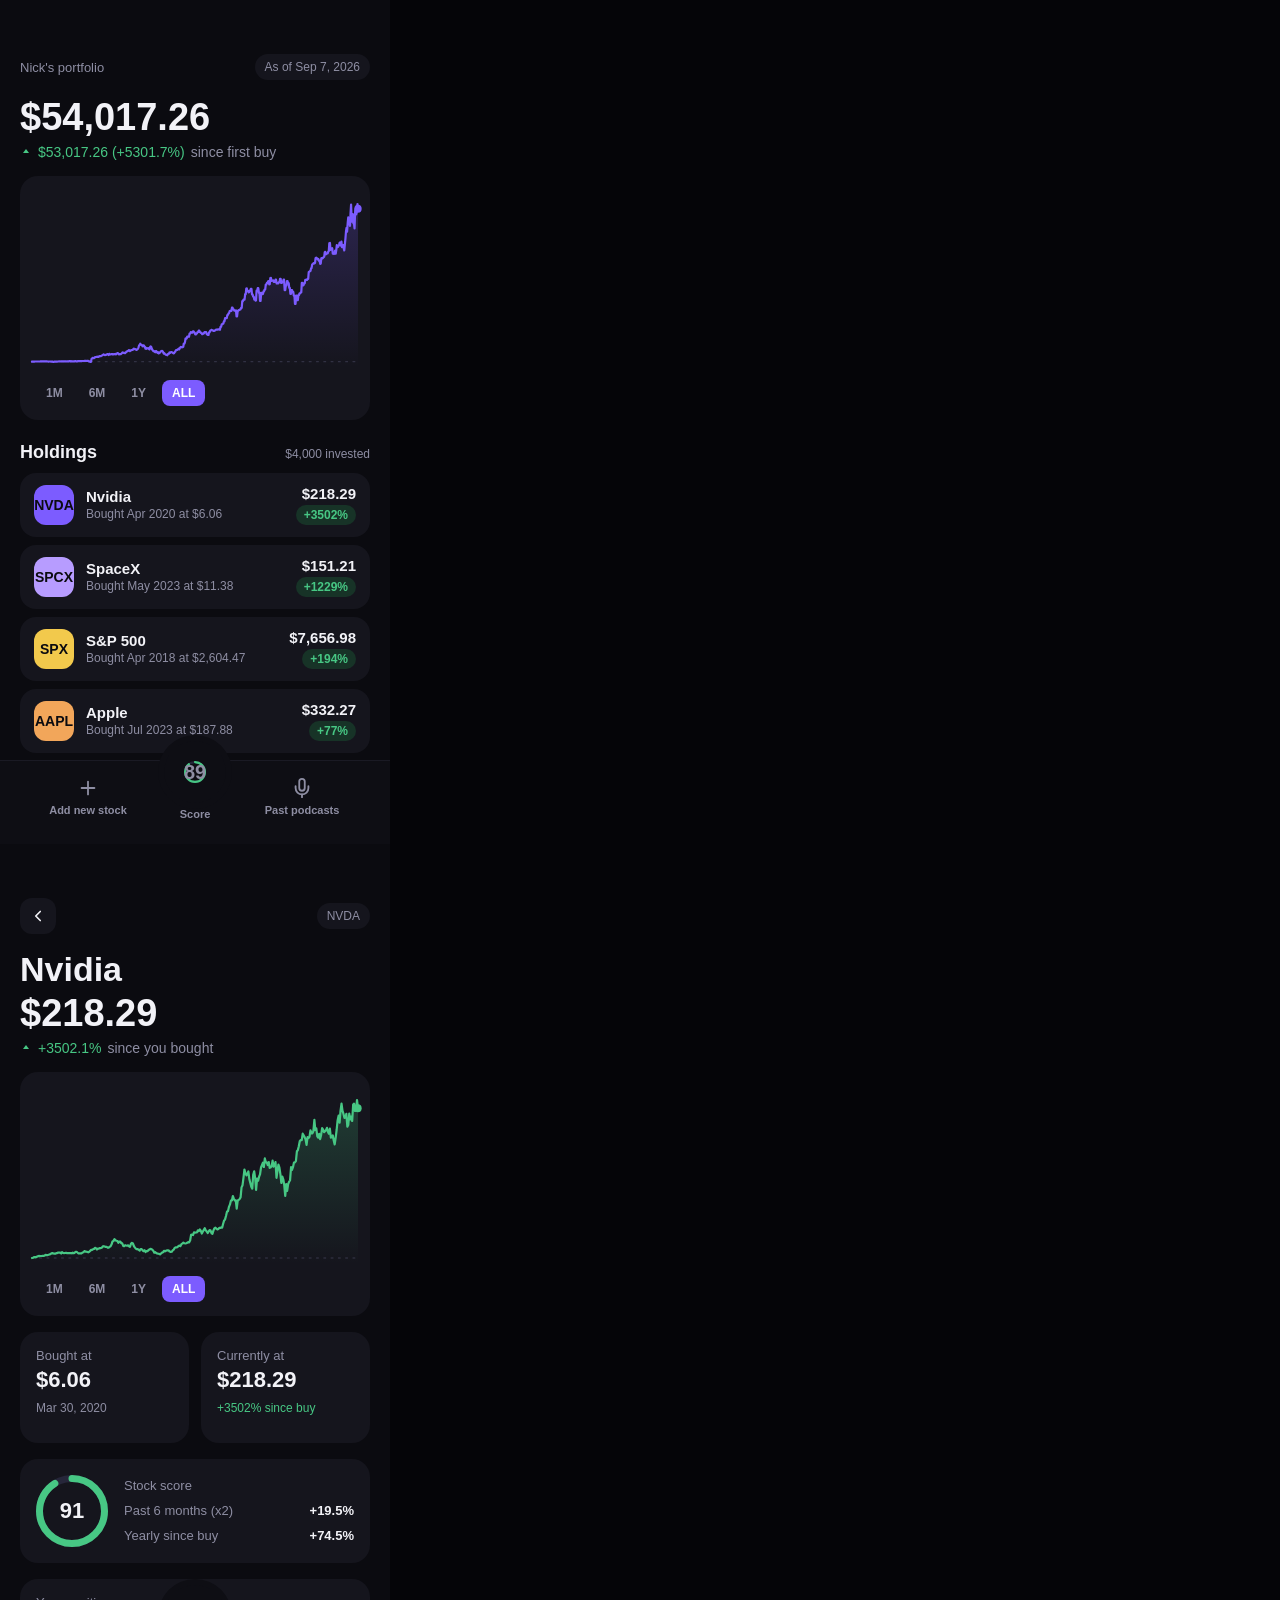
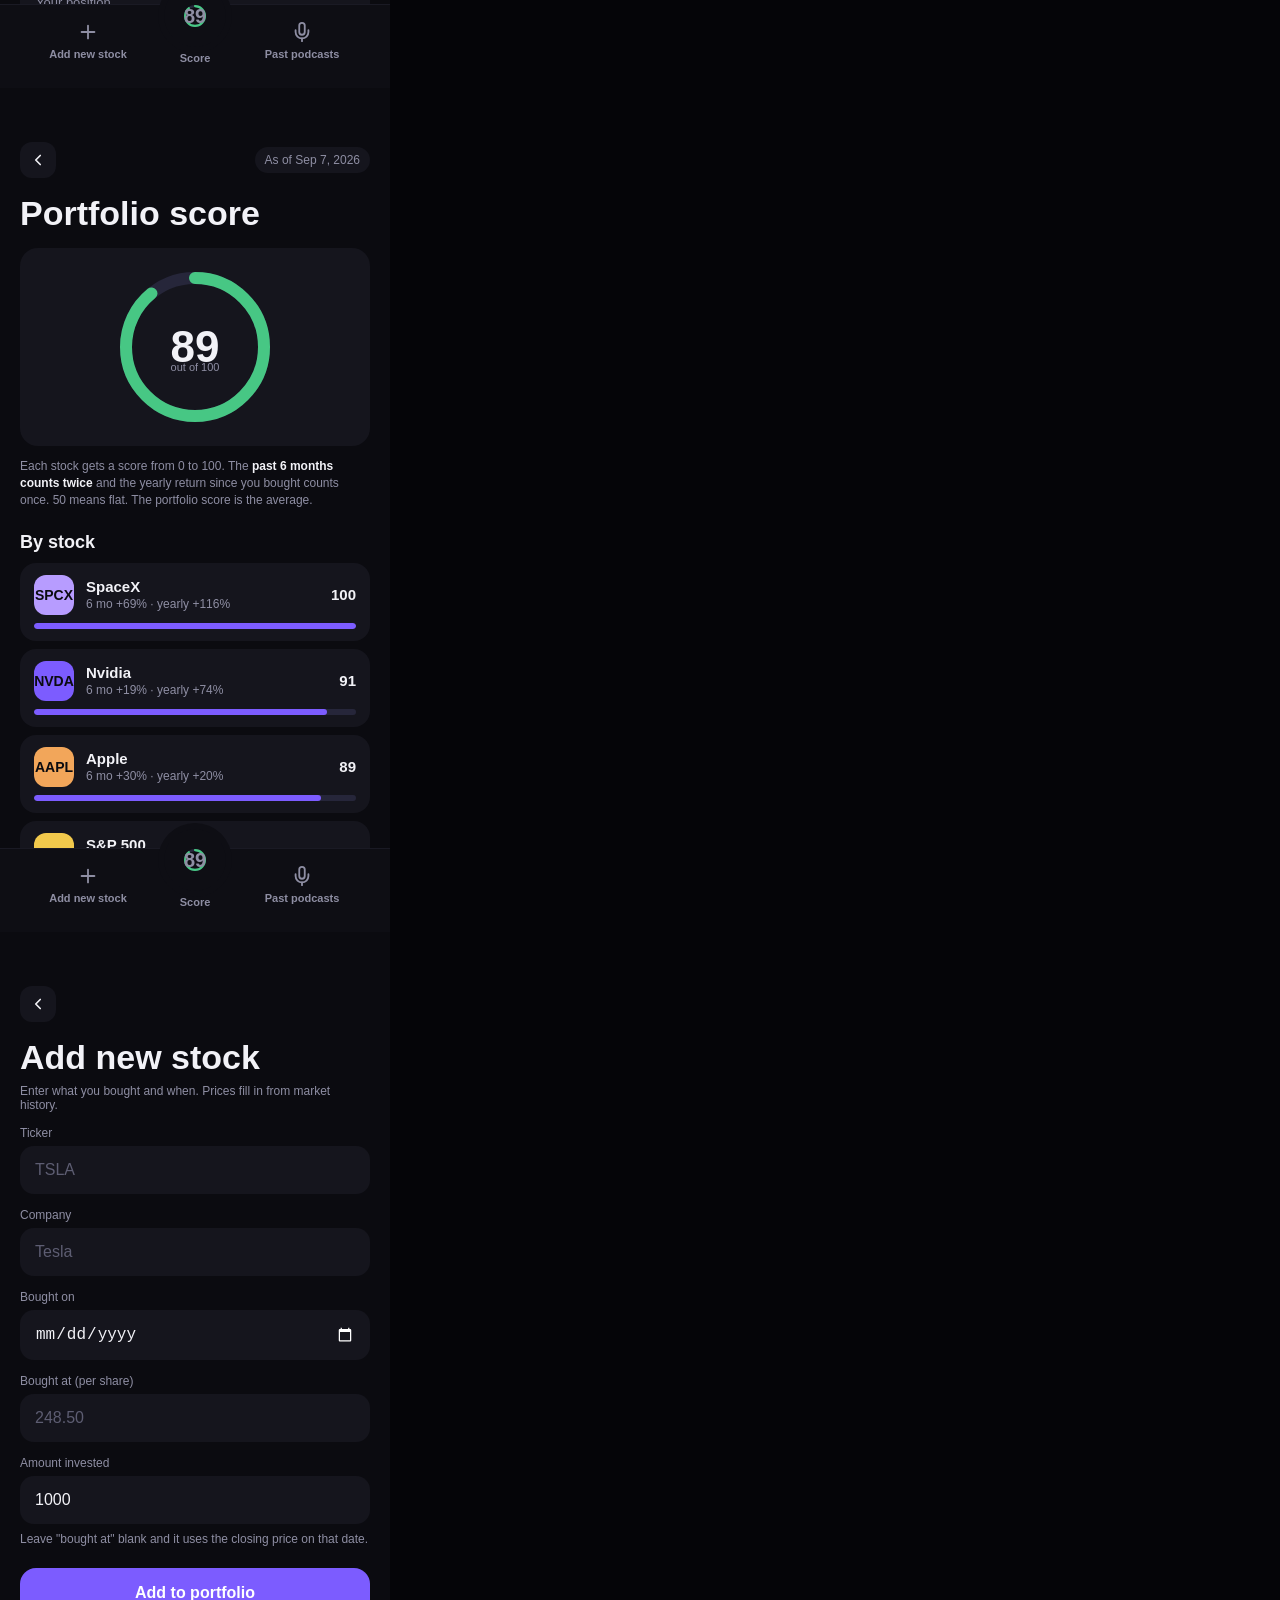
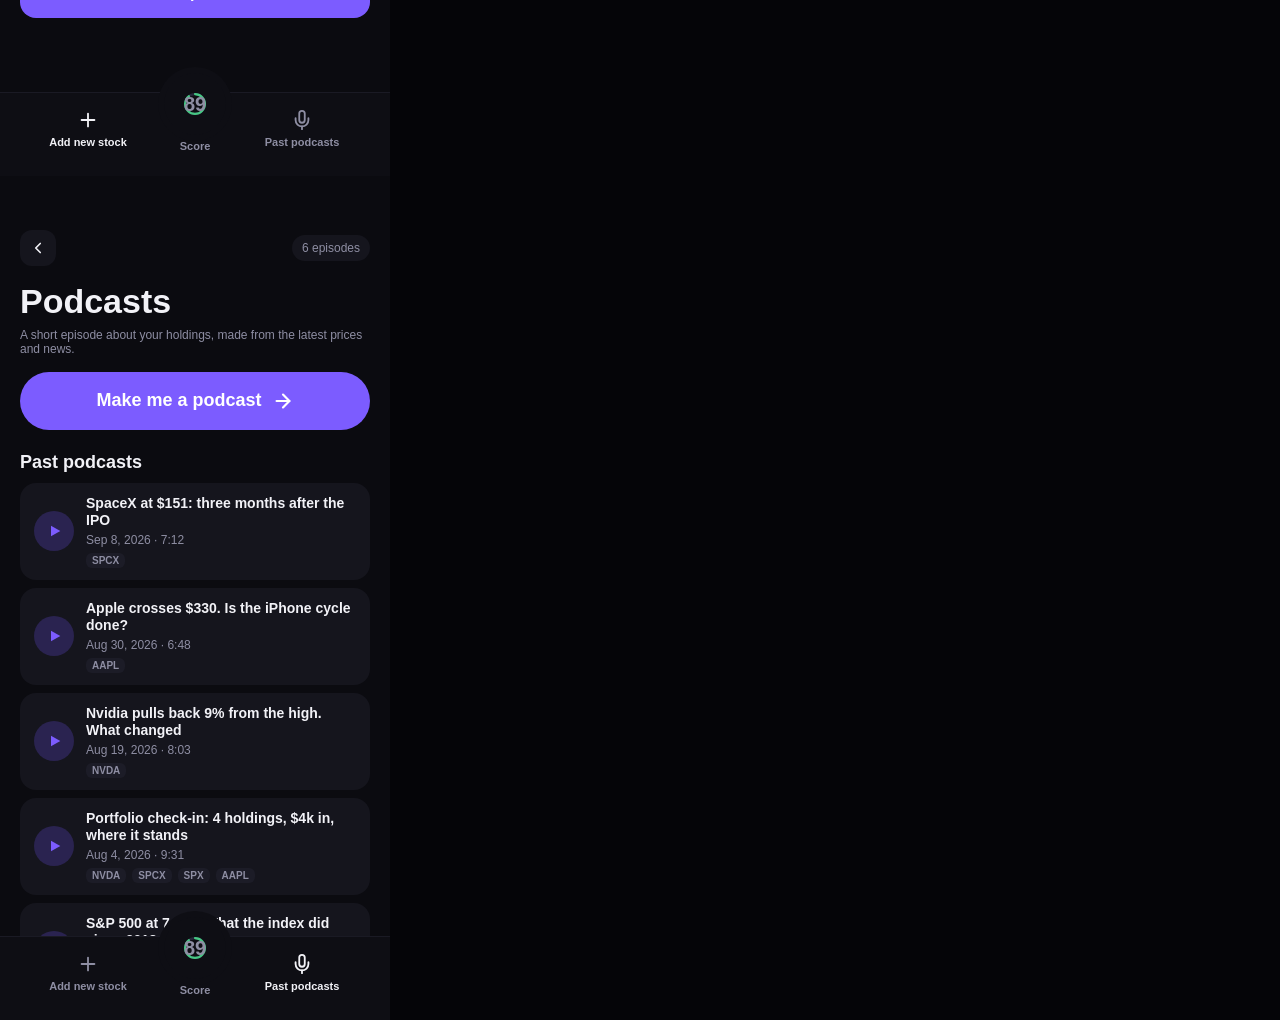
==== canva-import.html @ 30b6b95d "Nick's portfolio tracker: dark phone UI, real price history, score, Canva export Co-Authored-By: Cla" ====
<!doctype html><html><head><meta charset="utf-8"><title>Nick's Portfolio UI</title><style>:root { --bg: #0B0B10; --card: #15151D; --card-2: #1C1C27; --line: #26263A; --text: #F2F2F7; --muted: #8E8EA3; --accent: #7C5CFF; --accent-soft: #2A2350; --gain: #47C784; --gain-soft: #173327; --loss: #F0645A; --loss-soft: #3A1F1F; --radius: 18px; --nav-h: 84px; color-scheme: dark; }
* { box-sizing: border-box; }
html, body { margin: 0px; background: rgb(5, 5, 8); color: var(--text); font-family: -apple-system, BlinkMacSystemFont, "SF Pro Text", "Helvetica Neue", Helvetica, Arial, sans-serif; -webkit-font-smoothing: antialiased; }
button { font: inherit; color: inherit; background: none; border: 0px; padding: 0px; cursor: pointer; }
a { color: inherit; text-decoration: none; }
.tnum { font-variant-numeric: tabular-nums; }
.stage { min-height: 100dvh; display: grid; place-items: center; padding: 24px; }
.phone { position: relative; width: 390px; height: 844px; background: var(--bg); border-radius: 44px; overflow: hidden; box-shadow: rgb(30, 30, 40) 0px 0px 0px 1px, rgba(0, 0, 0, 0.6) 0px 40px 80px; }
body.fit { background: var(--bg); }
body.fit .stage { padding: 0px; min-height: 0px; display: block; }
body.fit .phone { border-radius: 0px; box-shadow: none; }
@media (max-width: 420px) {
  .stage { padding: 0px; }
  .phone { width: 100%; height: 100dvh; border-radius: 0px; box-shadow: none; }
}
.screen { position: absolute; inset: 0px; overflow-y: auto; padding: 54px 20px calc(var(--nav-h) + 16px); scrollbar-width: none; }
.screen::-webkit-scrollbar { display: none; }
.eyebrow { font-size: 13px; color: var(--muted); letter-spacing: 0px; margin: 0px 0px 4px; }
.h1 { font-size: 34px; font-weight: 700; margin: 0px; line-height: 1.05; text-wrap: balance; }
.big { font-size: 38px; font-weight: 700; margin: 0px; line-height: 1.05; }
.delta { display: flex; align-items: center; gap: 6px; font-size: 14px; margin-top: 6px; }
.delta.up { color: var(--gain); }
.delta.down { color: var(--loss); }
.delta .sub { color: var(--muted); }
.topbar { display: flex; align-items: center; justify-content: space-between; margin-bottom: 18px; }
.iconbtn { width: 36px; height: 36px; border-radius: 12px; background: var(--card); display: grid; place-items: center; color: var(--text); }
.iconbtn svg { width: 18px; height: 18px; }
.chip-date { font-size: 12px; color: var(--muted); background: var(--card); padding: 6px 10px; border-radius: 999px; }
.card { background: var(--card); border-radius: var(--radius); padding: 16px; margin-top: 16px; }
.card.tight { padding: 14px 16px; }
.card-title { font-size: 13px; color: var(--muted); margin: 0px 0px 4px; }
.card-value { font-size: 22px; font-weight: 700; margin: 0px; }
.grid2 { display: grid; grid-template-columns: 1fr 1fr; gap: 12px; margin-top: 16px; }
.grid2 .card { margin-top: 0px; }
.chart { position: relative; height: 170px; margin: 8px -4px 0px; }
.chart svg { width: 100%; height: 100%; display: block; overflow: visible; }
.ranges { display: flex; gap: 6px; margin-top: 12px; }
.ranges button { font-size: 12px; font-weight: 600; padding: 6px 10px; border-radius: 8px; color: var(--muted); }
.ranges button.on { background: var(--accent); color: rgb(255, 255, 255); }
.legend { display: flex; flex-wrap: wrap; gap: 10px 14px; margin-top: 10px; font-size: 12px; color: var(--muted); }
.legend i { display: inline-block; width: 8px; height: 8px; border-radius: 50%; margin-right: 6px; vertical-align: 1px; }
.section { display: flex; align-items: baseline; justify-content: space-between; margin: 22px 0px 10px; }
.section h2 { font-size: 18px; font-weight: 700; margin: 0px; }
.section span { font-size: 12px; color: var(--muted); }
.row { display: flex; align-items: center; gap: 12px; width: 100%; text-align: left; padding: 12px 14px; background: var(--card); border-radius: 16px; margin-bottom: 8px; }
.row:active { background: var(--card-2); }
.tile { width: 40px; height: 40px; border-radius: 12px; display: grid; place-items: center; font-weight: 700; font-size: 14px; color: rgb(11, 11, 16); flex: 0 0 auto; }
.row .name { font-size: 15px; font-weight: 600; margin: 0px; }
.row .meta { font-size: 12px; color: var(--muted); margin: 2px 0px 0px; }
.row .right { margin-left: auto; text-align: right; }
.row .price { font-size: 15px; font-weight: 600; margin: 0px; }
.pill { display: inline-block; font-size: 12px; font-weight: 600; padding: 3px 8px; border-radius: 999px; margin-top: 3px; }
.pill.up { background: var(--gain-soft); color: var(--gain); }
.pill.down { background: var(--loss-soft); color: var(--loss); }
.ring { position: relative; display: grid; place-items: center; }
.ring svg { transform: rotate(-90deg); }
.ring .num { position: absolute; font-weight: 700; letter-spacing: 0px; }
.ring .lbl { position: absolute; font-size: 11px; color: var(--muted); top: calc(50% + 14px); }
.bar { height: 6px; background: var(--line); border-radius: 3px; overflow: hidden; margin-top: 8px; }
.bar i { display: block; height: 100%; background: var(--accent); border-radius: 3px; }
.kv { display: flex; justify-content: space-between; font-size: 13px; color: var(--muted); margin-top: 10px; }
.kv b { color: var(--text); font-weight: 600; }
.note { font-size: 12px; color: var(--muted); line-height: 1.45; margin: 12px 0px 0px; }
.note b { color: var(--text); }
.cta { display: flex; align-items: center; justify-content: center; gap: 10px; width: 100%; padding: 18px; border-radius: 999px; background: var(--accent); color: rgb(255, 255, 255); font-size: 18px; font-weight: 700; margin-top: 16px; }
.cta svg { width: 22px; height: 22px; }
.ep { display: flex; gap: 12px; align-items: center; width: 100%; text-align: left; padding: 12px 14px; background: var(--card); border-radius: 16px; margin-bottom: 8px; }
.ep .play { width: 40px; height: 40px; border-radius: 50%; background: var(--accent-soft); color: var(--accent); display: grid; place-items: center; flex: 0 0 auto; }
.ep .play svg { width: 16px; height: 16px; margin-left: 2px; }
.ep .t { font-size: 14px; font-weight: 600; margin: 0px; line-height: 1.25; }
.ep .m { font-size: 12px; color: var(--muted); margin: 3px 0px 0px; }
.tags { display: flex; gap: 6px; margin-top: 6px; }
.tags span { font-size: 10px; font-weight: 600; padding: 2px 6px; border-radius: 6px; background: var(--card-2); color: var(--muted); }
.field { margin-top: 14px; }
.field label { display: block; font-size: 12px; color: var(--muted); margin-bottom: 6px; }
.field input { width: 100%; background: var(--card); border: 1px solid transparent; border-radius: 14px; padding: 14px; color: var(--text); font-size: 16px; }
.field input:focus { outline: none; border-color: var(--accent); }
.field input::placeholder { color: rgb(93, 93, 114); }
.hint { font-size: 12px; color: var(--muted); margin-top: 8px; }
.btn { display: block; width: 100%; padding: 16px; border-radius: 16px; background: var(--accent); color: rgb(255, 255, 255); font-weight: 700; font-size: 16px; text-align: center; margin-top: 22px; }
.btn.ghost { background: var(--card); color: var(--text); }
.tabbar { position: absolute; left: 0px; right: 0px; bottom: 0px; height: var(--nav-h); background: rgb(14, 14, 20); border-top: 1px solid rgb(26, 26, 36); display: grid; grid-template-columns: 1fr auto 1fr; align-items: start; padding: 10px 12px 0px; }
.tab { display: flex; flex-direction: column; align-items: center; gap: 5px; font-size: 11px; font-weight: 600; color: var(--muted); padding: 6px 4px; }
.tab svg { width: 22px; height: 22px; }
.tab.on { color: var(--text); }
.tab.score { margin-top: -30px; padding: 0px; }
.tab.score .ring { width: 62px; height: 62px; border-radius: 50%; background: rgb(14, 14, 20); box-shadow: rgb(14, 14, 20) 0px 0px 0px 6px; }
.tab.score .num { font-size: 20px; }
.toast { position: absolute; left: 20px; right: 20px; bottom: calc(var(--nav-h) + 12px); background: var(--card-2); color: var(--text); padding: 12px 14px; border-radius: 14px; font-size: 14px; text-align: center; opacity: 0; transform: translateY(8px); transition: opacity 0.18s ease-out, transform 0.18s ease-out; pointer-events: none; }
.toast.show { opacity: 1; transform: none; }
@media (prefers-reduced-motion: reduce) {
  * { transition: none !important; }
}
.stage,.phone{all:unset}</style></head><body style="margin:0;background:#050508"><div data-document-role="page" data-label="Home" style="position:relative;width:390px;height:844px;overflow:hidden;background:#0B0B10;color:#F2F2F7;font-family:-apple-system,'SF Pro Text','Helvetica Neue',Helvetica,Arial,sans-serif">
      <main class="screen" style="position:absolute;inset:0;overflow:hidden">
  <div class="topbar"><p class="eyebrow" style="margin:0">Nick's portfolio</p><span class="chip-date">As of Sep 7, 2026</span></div>
  <p class="big tnum">$54,017.26</p>
  <div class="delta up"><svg viewBox="0 0 24 24" width="12" height="12" fill="currentColor"><path d="M12 6l6 8H6z"/></svg><span class="tnum">$53,017.26 (+5301.7%)</span><span class="sub">since first buy</span></div>
  <div class="card tight">
    <div class="chart"><svg viewBox="0 0 358 170" preserveAspectRatio="none" aria-hidden="true">
    <defs><linearGradient id="gv41he" x1="0" x2="0" y1="0" y2="1"><stop offset="0" stop-color="#7C5CFF" stop-opacity=".22"/><stop offset="1" stop-color="#7C5CFF" stop-opacity="0"/></linearGradient></defs>
    <path d="M0.0 163.7 L0.6 163.6 L1.3 163.6 L1.9 163.6 L2.5 163.6 L3.1 163.5 L3.8 163.5 L4.4 163.5 L5.0 163.5 L5.7 163.5 L6.3 163.5 L6.9 163.5 L7.6 163.5 L8.2 163.5 L8.8 163.5 L9.4 163.4 L10.1 163.4 L10.7 163.4 L11.3 163.4 L12.0 163.4 L12.6 163.4 L13.2 163.3 L13.8 163.4 L14.5 163.3 L15.1 163.3 L15.7 163.3 L16.4 163.4 L17.0 163.5 L17.6 163.5 L18.2 163.6 L18.9 163.5 L19.5 163.5 L20.1 163.5 L20.8 163.6 L21.4 163.5 L22.0 163.6 L22.7 163.7 L23.3 163.9 L23.9 163.8 L24.5 163.7 L25.2 163.7 L25.8 163.6 L26.4 163.6 L27.1 163.6 L27.7 163.6 L28.3 163.5 L28.9 163.5 L29.6 163.4 L30.2 163.5 L30.8 163.4 L31.5 163.5 L32.1 163.4 L32.7 163.3 L33.3 163.3 L34.0 163.3 L34.6 163.3 L35.2 163.3 L35.9 163.4 L36.5 163.4 L37.1 163.4 L37.8 163.5 L38.4 163.4 L39.0 163.4 L39.6 163.3 L40.3 163.3 L40.9 163.2 L41.5 163.2 L42.2 163.3 L42.8 163.2 L43.4 163.3 L44.0 163.3 L44.7 163.4 L45.3 163.4 L45.9 163.3 L46.6 163.3 L47.2 163.2 L47.8 163.2 L48.4 163.3 L49.1 163.3 L49.7 163.3 L50.3 163.2 L51.0 163.2 L51.6 163.2 L52.2 163.1 L52.9 163.1 L53.5 163.1 L54.1 163.1 L54.7 163.1 L55.4 163.0 L56.0 163.0 L56.6 163.0 L57.3 163.0 L57.9 162.9 L58.5 162.9 L59.1 162.9 L59.8 163.0 L60.4 162.9 L61.0 162.8 L61.7 162.9 L62.3 163.3 L62.9 163.3 L63.5 163.6 L64.2 164.0 L64.8 163.7 L65.4 160.9 L66.1 160.4 L66.7 159.9 L67.3 160.0 L68.0 160.1 L68.6 159.6 L69.2 159.4 L69.8 159.0 L70.5 159.0 L71.1 158.8 L71.7 159.0 L72.4 158.7 L73.0 158.9 L73.6 158.5 L74.2 158.1 L74.9 158.2 L75.5 158.2 L76.1 157.9 L76.8 157.5 L77.4 157.3 L78.0 156.8 L78.6 156.4 L79.3 156.8 L79.9 157.1 L80.5 157.1 L81.2 156.8 L81.8 156.7 L82.4 156.2 L83.1 156.2 L83.7 156.3 L84.3 157.0 L84.9 155.8 L85.6 156.3 L86.2 156.4 L86.8 156.2 L87.5 156.0 L88.1 156.3 L88.7 156.2 L89.3 156.3 L90.0 156.2 L90.6 156.0 L91.2 156.3 L91.9 155.8 L92.5 156.3 L93.1 155.8 L93.7 155.1 L94.4 155.2 L95.0 155.8 L95.6 156.4 L96.3 156.1 L96.9 156.1 L97.5 156.1 L98.2 155.6 L98.8 155.2 L99.4 154.4 L100.0 154.7 L100.7 154.8 L101.3 154.8 L101.9 155.2 L102.6 154.8 L103.2 154.2 L103.8 153.5 L104.4 153.4 L105.1 153.1 L105.7 152.8 L106.3 152.0 L107.0 152.2 L107.6 153.1 L108.2 152.4 L108.8 152.4 L109.5 152.0 L110.1 152.0 L110.7 151.8 L111.4 150.8 L112.0 150.7 L112.6 151.0 L113.3 151.3 L113.9 151.2 L114.5 151.9 L115.1 151.8 L115.8 151.2 L116.4 150.7 L117.0 149.3 L117.7 147.2 L118.3 147.0 L118.9 145.7 L119.5 146.5 L120.2 147.0 L120.8 147.0 L121.4 148.3 L122.1 147.3 L122.7 147.3 L123.3 148.5 L123.9 148.6 L124.6 150.6 L125.2 150.8 L125.8 150.0 L126.5 150.3 L127.1 150.5 L127.7 150.2 L128.4 150.9 L129.0 151.4 L129.6 149.1 L130.2 148.4 L130.9 148.9 L131.5 150.6 L132.1 151.6 L132.8 152.6 L133.4 153.2 L134.0 153.1 L134.6 153.7 L135.3 154.3 L135.9 153.0 L136.5 153.1 L137.2 154.2 L137.8 154.9 L138.4 154.1 L139.0 155.4 L139.7 154.7 L140.3 154.8 L140.9 154.0 L141.6 153.4 L142.2 153.0 L142.8 152.9 L143.5 153.4 L144.1 154.3 L144.7 155.7 L145.3 155.2 L146.0 156.0 L146.6 156.5 L147.2 156.8 L147.9 156.8 L148.5 157.3 L149.1 156.5 L149.7 155.7 L150.4 155.7 L151.0 154.4 L151.6 154.9 L152.3 154.4 L152.9 154.0 L153.5 154.1 L154.1 154.4 L154.8 155.1 L155.4 155.4 L156.0 155.2 L156.7 154.1 L157.3 153.7 L157.9 152.4 L158.6 152.0 L159.2 151.9 L159.8 151.9 L160.4 151.1 L161.1 150.7 L161.7 151.4 L162.3 150.0 L163.0 149.4 L163.6 148.8 L164.2 149.2 L164.8 149.3 L165.5 149.1 L166.1 148.8 L166.7 145.5 L167.4 145.6 L168.0 144.2 L168.6 140.5 L169.2 140.3 L169.9 140.5 L170.5 138.5 L171.1 138.8 L171.8 138.7 L172.4 138.7 L173.0 135.7 L173.7 135.7 L174.3 134.2 L174.9 134.2 L175.5 134.7 L176.2 134.6 L176.8 133.4 L177.4 133.3 L178.1 134.6 L178.7 134.6 L179.3 136.5 L179.9 136.5 L180.6 135.5 L181.2 135.4 L181.8 134.0 L182.5 134.0 L183.1 132.6 L183.7 132.5 L184.3 134.2 L185.0 134.1 L185.6 135.0 L186.2 135.0 L186.9 136.2 L187.5 136.2 L188.1 135.4 L188.8 135.3 L189.4 134.1 L190.0 134.1 L190.6 134.2 L191.3 134.2 L191.9 136.3 L192.5 136.3 L193.2 136.9 L193.8 136.9 L194.4 134.3 L195.0 134.3 L195.7 132.5 L196.3 132.5 L196.9 131.9 L197.6 131.9 L198.2 132.5 L198.8 132.5 L199.4 132.9 L200.1 132.9 L200.7 132.5 L201.3 132.4 L202.0 131.6 L202.6 131.6 L203.2 131.7 L203.9 131.6 L204.5 131.3 L205.1 131.3 L205.7 131.7 L206.4 131.7 L207.0 128.9 L207.6 128.9 L208.3 126.4 L208.9 126.4 L209.5 125.6 L210.1 125.6 L210.8 123.2 L211.4 123.2 L212.0 120.2 L212.7 120.2 L213.3 120.1 L213.9 120.1 L214.5 117.0 L215.2 117.0 L215.8 115.3 L216.4 115.3 L217.1 113.0 L217.7 112.9 L218.3 112.8 L219.0 112.8 L219.6 109.6 L220.2 109.5 L220.8 111.4 L221.5 111.4 L222.1 112.6 L222.7 112.6 L223.4 112.5 L224.0 112.4 L224.6 118.5 L225.2 118.5 L225.9 112.8 L226.5 112.7 L227.1 112.0 L227.8 112.0 L228.4 111.4 L229.0 111.3 L229.6 109.9 L230.3 109.9 L230.9 103.2 L231.5 103.2 L232.2 101.7 L232.8 101.7 L233.4 101.7 L234.1 96.2 L234.7 96.1 L235.3 90.5 L235.9 90.4 L236.6 93.0 L237.2 92.9 L237.8 94.3 L238.5 94.2 L239.1 92.7 L239.7 92.6 L240.3 90.9 L241.0 90.8 L241.6 96.4 L242.2 96.3 L242.9 98.7 L243.5 98.6 L244.1 101.5 L244.7 101.4 L245.4 102.6 L246.0 102.5 L246.6 92.7 L247.3 92.6 L247.9 90.2 L248.5 90.1 L249.2 94.8 L249.8 94.7 L250.4 103.0 L251.0 102.9 L251.7 94.9 L252.3 94.8 L252.9 96.1 L253.6 96.0 L254.2 93.4 L254.8 93.3 L255.4 91.6 L256.1 91.5 L256.7 86.7 L257.3 86.6 L258.0 84.9 L258.6 84.8 L259.2 83.3 L259.8 83.2 L260.5 86.3 L261.1 86.2 L261.7 80.0 L262.4 79.9 L263.0 82.8 L263.6 82.7 L264.3 82.5 L264.9 82.4 L265.5 84.0 L266.1 83.9 L266.8 83.9 L267.4 81.7 L268.0 81.7 L268.7 85.5 L269.3 85.5 L269.9 85.3 L270.5 85.3 L271.2 84.1 L271.8 84.1 L272.4 80.8 L273.1 80.8 L273.7 85.0 L274.3 85.0 L274.9 84.1 L275.6 84.0 L276.2 81.7 L276.8 81.7 L277.5 92.2 L278.1 92.2 L278.7 87.7 L279.4 87.7 L280.0 83.0 L280.6 83.0 L281.2 85.2 L281.9 85.2 L282.5 89.8 L283.1 89.8 L283.8 95.8 L284.4 95.8 L285.0 92.1 L285.6 92.0 L286.3 93.8 L286.9 93.8 L287.5 97.7 L288.2 97.7 L288.8 106.0 L289.4 106.0 L290.0 97.6 L290.7 97.6 L291.3 102.2 L291.9 102.1 L292.6 97.1 L293.2 97.1 L293.8 95.3 L294.5 95.3 L295.1 94.4 L295.7 94.4 L296.3 84.9 L297.0 84.9 L297.6 87.3 L298.2 87.3 L298.9 85.2 L299.5 85.2 L300.1 81.9 L300.7 81.9 L301.4 81.9 L302.0 81.9 L302.6 80.9 L303.3 80.9 L303.9 74.1 L304.5 74.0 L305.1 73.0 L305.8 72.9 L306.4 70.4 L307.0 70.0 L307.7 66.4 L308.3 66.1 L308.9 65.4 L309.6 65.0 L310.2 65.3 L310.8 64.9 L311.4 60.1 L312.1 59.7 L312.7 60.7 L313.3 60.3 L314.0 61.6 L314.6 61.2 L315.2 62.9 L315.8 62.6 L316.5 65.9 L317.1 65.5 L317.7 60.3 L318.4 60.0 L319.0 60.3 L319.6 59.9 L320.2 59.1 L320.9 58.7 L321.5 54.1 L322.1 53.8 L322.8 56.3 L323.4 55.9 L324.0 55.6 L324.7 55.3 L325.3 53.6 L325.9 53.2 L326.5 45.3 L327.2 45.0 L327.8 51.9 L328.4 51.6 L329.1 50.5 L329.7 50.2 L330.3 55.7 L330.9 55.4 L331.6 55.9 L332.2 55.5 L332.8 52.6 L333.5 55.7 L334.1 52.4 L334.7 47.2 L335.3 47.6 L336.0 49.1 L336.6 48.0 L337.2 46.9 L337.9 44.6 L338.5 46.5 L339.1 47.6 L339.8 43.6 L340.4 49.1 L341.0 48.5 L341.6 47.1 L342.3 50.3 L342.9 52.4 L343.5 46.9 L344.2 40.7 L344.8 33.5 L345.4 29.8 L346.0 33.7 L346.7 24.8 L347.3 19.4 L347.9 23.4 L348.6 24.7 L349.2 27.8 L349.8 15.4 L350.4 6.5 L351.1 23.6 L351.7 19.8 L352.3 16.1 L353.0 25.3 L353.6 25.7 L354.2 30.5 L354.9 12.9 L355.5 10.6 L356.1 16.4 L356.7 13.7 L357.4 6.0 L358.0 10.7 L358 170 L0 170 Z" fill="url(#gv41he)"/>
    <line x1="0" x2="358" y1="163.7" y2="163.7" stroke="#3A3A4E" stroke-dasharray="3 5" stroke-width="1"/>
    <path d="M0.0 163.7 L0.6 163.6 L1.3 163.6 L1.9 163.6 L2.5 163.6 L3.1 163.5 L3.8 163.5 L4.4 163.5 L5.0 163.5 L5.7 163.5 L6.3 163.5 L6.9 163.5 L7.6 163.5 L8.2 163.5 L8.8 163.5 L9.4 163.4 L10.1 163.4 L10.7 163.4 L11.3 163.4 L12.0 163.4 L12.6 163.4 L13.2 163.3 L13.8 163.4 L14.5 163.3 L15.1 163.3 L15.7 163.3 L16.4 163.4 L17.0 163.5 L17.6 163.5 L18.2 163.6 L18.9 163.5 L19.5 163.5 L20.1 163.5 L20.8 163.6 L21.4 163.5 L22.0 163.6 L22.7 163.7 L23.3 163.9 L23.9 163.8 L24.5 163.7 L25.2 163.7 L25.8 163.6 L26.4 163.6 L27.1 163.6 L27.7 163.6 L28.3 163.5 L28.9 163.5 L29.6 163.4 L30.2 163.5 L30.8 163.4 L31.5 163.5 L32.1 163.4 L32.7 163.3 L33.3 163.3 L34.0 163.3 L34.6 163.3 L35.2 163.3 L35.9 163.4 L36.5 163.4 L37.1 163.4 L37.8 163.5 L38.4 163.4 L39.0 163.4 L39.6 163.3 L40.3 163.3 L40.9 163.2 L41.5 163.2 L42.2 163.3 L42.8 163.2 L43.4 163.3 L44.0 163.3 L44.7 163.4 L45.3 163.4 L45.9 163.3 L46.6 163.3 L47.2 163.2 L47.8 163.2 L48.4 163.3 L49.1 163.3 L49.7 163.3 L50.3 163.2 L51.0 163.2 L51.6 163.2 L52.2 163.1 L52.9 163.1 L53.5 163.1 L54.1 163.1 L54.7 163.1 L55.4 163.0 L56.0 163.0 L56.6 163.0 L57.3 163.0 L57.9 162.9 L58.5 162.9 L59.1 162.9 L59.8 163.0 L60.4 162.9 L61.0 162.8 L61.7 162.9 L62.3 163.3 L62.9 163.3 L63.5 163.6 L64.2 164.0 L64.8 163.7 L65.4 160.9 L66.1 160.4 L66.7 159.9 L67.3 160.0 L68.0 160.1 L68.6 159.6 L69.2 159.4 L69.8 159.0 L70.5 159.0 L71.1 158.8 L71.7 159.0 L72.4 158.7 L73.0 158.9 L73.6 158.5 L74.2 158.1 L74.9 158.2 L75.5 158.2 L76.1 157.9 L76.8 157.5 L77.4 157.3 L78.0 156.8 L78.6 156.4 L79.3 156.8 L79.9 157.1 L80.5 157.1 L81.2 156.8 L81.8 156.7 L82.4 156.2 L83.1 156.2 L83.7 156.3 L84.3 157.0 L84.9 155.8 L85.6 156.3 L86.2 156.4 L86.8 156.2 L87.5 156.0 L88.1 156.3 L88.7 156.2 L89.3 156.3 L90.0 156.2 L90.6 156.0 L91.2 156.3 L91.9 155.8 L92.5 156.3 L93.1 155.8 L93.7 155.1 L94.4 155.2 L95.0 155.8 L95.6 156.4 L96.3 156.1 L96.9 156.1 L97.5 156.1 L98.2 155.6 L98.8 155.2 L99.4 154.4 L100.0 154.7 L100.7 154.8 L101.3 154.8 L101.9 155.2 L102.6 154.8 L103.2 154.2 L103.8 153.5 L104.4 153.4 L105.1 153.1 L105.7 152.8 L106.3 152.0 L107.0 152.2 L107.6 153.1 L108.2 152.4 L108.8 152.4 L109.5 152.0 L110.1 152.0 L110.7 151.8 L111.4 150.8 L112.0 150.7 L112.6 151.0 L113.3 151.3 L113.9 151.2 L114.5 151.9 L115.1 151.8 L115.8 151.2 L116.4 150.7 L117.0 149.3 L117.7 147.2 L118.3 147.0 L118.9 145.7 L119.5 146.5 L120.2 147.0 L120.8 147.0 L121.4 148.3 L122.1 147.3 L122.7 147.3 L123.3 148.5 L123.9 148.6 L124.6 150.6 L125.2 150.8 L125.8 150.0 L126.5 150.3 L127.1 150.5 L127.7 150.2 L128.4 150.9 L129.0 151.4 L129.6 149.1 L130.2 148.4 L130.9 148.9 L131.5 150.6 L132.1 151.6 L132.8 152.6 L133.4 153.2 L134.0 153.1 L134.6 153.7 L135.3 154.3 L135.9 153.0 L136.5 153.1 L137.2 154.2 L137.8 154.9 L138.4 154.1 L139.0 155.4 L139.7 154.7 L140.3 154.8 L140.9 154.0 L141.6 153.4 L142.2 153.0 L142.8 152.9 L143.5 153.4 L144.1 154.3 L144.7 155.7 L145.3 155.2 L146.0 156.0 L146.6 156.5 L147.2 156.8 L147.9 156.8 L148.5 157.3 L149.1 156.5 L149.7 155.7 L150.4 155.7 L151.0 154.4 L151.6 154.9 L152.3 154.4 L152.9 154.0 L153.5 154.1 L154.1 154.4 L154.8 155.1 L155.4 155.4 L156.0 155.2 L156.7 154.1 L157.3 153.7 L157.9 152.4 L158.6 152.0 L159.2 151.9 L159.8 151.9 L160.4 151.1 L161.1 150.7 L161.7 151.4 L162.3 150.0 L163.0 149.4 L163.6 148.8 L164.2 149.2 L164.8 149.3 L165.5 149.1 L166.1 148.8 L166.7 145.5 L167.4 145.6 L168.0 144.2 L168.6 140.5 L169.2 140.3 L169.9 140.5 L170.5 138.5 L171.1 138.8 L171.8 138.7 L172.4 138.7 L173.0 135.7 L173.7 135.7 L174.3 134.2 L174.9 134.2 L175.5 134.7 L176.2 134.6 L176.8 133.4 L177.4 133.3 L178.1 134.6 L178.7 134.6 L179.3 136.5 L179.9 136.5 L180.6 135.5 L181.2 135.4 L181.8 134.0 L182.5 134.0 L183.1 132.6 L183.7 132.5 L184.3 134.2 L185.0 134.1 L185.6 135.0 L186.2 135.0 L186.9 136.2 L187.5 136.2 L188.1 135.4 L188.8 135.3 L189.4 134.1 L190.0 134.1 L190.6 134.2 L191.3 134.2 L191.9 136.3 L192.5 136.3 L193.2 136.9 L193.8 136.9 L194.4 134.3 L195.0 134.3 L195.7 132.5 L196.3 132.5 L196.9 131.9 L197.6 131.9 L198.2 132.5 L198.8 132.5 L199.4 132.9 L200.1 132.9 L200.7 132.5 L201.3 132.4 L202.0 131.6 L202.6 131.6 L203.2 131.7 L203.9 131.6 L204.5 131.3 L205.1 131.3 L205.7 131.7 L206.4 131.7 L207.0 128.9 L207.6 128.9 L208.3 126.4 L208.9 126.4 L209.5 125.6 L210.1 125.6 L210.8 123.2 L211.4 123.2 L212.0 120.2 L212.7 120.2 L213.3 120.1 L213.9 120.1 L214.5 117.0 L215.2 117.0 L215.8 115.3 L216.4 115.3 L217.1 113.0 L217.7 112.9 L218.3 112.8 L219.0 112.8 L219.6 109.6 L220.2 109.5 L220.8 111.4 L221.5 111.4 L222.1 112.6 L222.7 112.6 L223.4 112.5 L224.0 112.4 L224.6 118.5 L225.2 118.5 L225.9 112.8 L226.5 112.7 L227.1 112.0 L227.8 112.0 L228.4 111.4 L229.0 111.3 L229.6 109.9 L230.3 109.9 L230.9 103.2 L231.5 103.2 L232.2 101.7 L232.8 101.7 L233.4 101.7 L234.1 96.2 L234.7 96.1 L235.3 90.5 L235.9 90.4 L236.6 93.0 L237.2 92.9 L237.8 94.3 L238.5 94.2 L239.1 92.7 L239.7 92.6 L240.3 90.9 L241.0 90.8 L241.6 96.4 L242.2 96.3 L242.9 98.7 L243.5 98.6 L244.1 101.5 L244.7 101.4 L245.4 102.6 L246.0 102.5 L246.6 92.7 L247.3 92.6 L247.9 90.2 L248.5 90.1 L249.2 94.8 L249.8 94.7 L250.4 103.0 L251.0 102.9 L251.7 94.9 L252.3 94.8 L252.9 96.1 L253.6 96.0 L254.2 93.4 L254.8 93.3 L255.4 91.6 L256.1 91.5 L256.7 86.7 L257.3 86.6 L258.0 84.9 L258.6 84.8 L259.2 83.3 L259.8 83.2 L260.5 86.3 L261.1 86.2 L261.7 80.0 L262.4 79.9 L263.0 82.8 L263.6 82.7 L264.3 82.5 L264.9 82.4 L265.5 84.0 L266.1 83.9 L266.8 83.9 L267.4 81.7 L268.0 81.7 L268.7 85.5 L269.3 85.5 L269.9 85.3 L270.5 85.3 L271.2 84.1 L271.8 84.1 L272.4 80.8 L273.1 80.8 L273.7 85.0 L274.3 85.0 L274.9 84.1 L275.6 84.0 L276.2 81.7 L276.8 81.7 L277.5 92.2 L278.1 92.2 L278.7 87.7 L279.4 87.7 L280.0 83.0 L280.6 83.0 L281.2 85.2 L281.9 85.2 L282.5 89.8 L283.1 89.8 L283.8 95.8 L284.4 95.8 L285.0 92.1 L285.6 92.0 L286.3 93.8 L286.9 93.8 L287.5 97.7 L288.2 97.7 L288.8 106.0 L289.4 106.0 L290.0 97.6 L290.7 97.6 L291.3 102.2 L291.9 102.1 L292.6 97.1 L293.2 97.1 L293.8 95.3 L294.5 95.3 L295.1 94.4 L295.7 94.4 L296.3 84.9 L297.0 84.9 L297.6 87.3 L298.2 87.3 L298.9 85.2 L299.5 85.2 L300.1 81.9 L300.7 81.9 L301.4 81.9 L302.0 81.9 L302.6 80.9 L303.3 80.9 L303.9 74.1 L304.5 74.0 L305.1 73.0 L305.8 72.9 L306.4 70.4 L307.0 70.0 L307.7 66.4 L308.3 66.1 L308.9 65.4 L309.6 65.0 L310.2 65.3 L310.8 64.9 L311.4 60.1 L312.1 59.7 L312.7 60.7 L313.3 60.3 L314.0 61.6 L314.6 61.2 L315.2 62.9 L315.8 62.6 L316.5 65.9 L317.1 65.5 L317.7 60.3 L318.4 60.0 L319.0 60.3 L319.6 59.9 L320.2 59.1 L320.9 58.7 L321.5 54.1 L322.1 53.8 L322.8 56.3 L323.4 55.9 L324.0 55.6 L324.7 55.3 L325.3 53.6 L325.9 53.2 L326.5 45.3 L327.2 45.0 L327.8 51.9 L328.4 51.6 L329.1 50.5 L329.7 50.2 L330.3 55.7 L330.9 55.4 L331.6 55.9 L332.2 55.5 L332.8 52.6 L333.5 55.7 L334.1 52.4 L334.7 47.2 L335.3 47.6 L336.0 49.1 L336.6 48.0 L337.2 46.9 L337.9 44.6 L338.5 46.5 L339.1 47.6 L339.8 43.6 L340.4 49.1 L341.0 48.5 L341.6 47.1 L342.3 50.3 L342.9 52.4 L343.5 46.9 L344.2 40.7 L344.8 33.5 L345.4 29.8 L346.0 33.7 L346.7 24.8 L347.3 19.4 L347.9 23.4 L348.6 24.7 L349.2 27.8 L349.8 15.4 L350.4 6.5 L351.1 23.6 L351.7 19.8 L352.3 16.1 L353.0 25.3 L353.6 25.7 L354.2 30.5 L354.9 12.9 L355.5 10.6 L356.1 16.4 L356.7 13.7 L357.4 6.0 L358.0 10.7" fill="none" stroke="#7C5CFF" stroke-width="2.2" stroke-linejoin="round" stroke-linecap="round" vector-effect="non-scaling-stroke"/>
    <circle cx="358" cy="10.7" r="4" fill="#7C5CFF"/>
  </svg></div>
    <div class="ranges"><button data-range="1M" class="">1M</button><button data-range="6M" class="">6M</button><button data-range="1Y" class="">1Y</button><button data-range="ALL" class="on">ALL</button></div>
  </div>
  <div class="section"><h2>Holdings</h2><span>$4,000 invested</span></div>
  <button class="row" data-go="stock" data-sym="NVDA">
    <div class="tile" style="background:#7C5CFF">NVDA</div>
    <div><p class="name">Nvidia</p><p class="meta">Bought Apr 2020 at $6.06</p></div>
    <div class="right"><p class="price tnum">$218.29</p><span class="pill up tnum">+3502%</span></div>
  </button><button class="row" data-go="stock" data-sym="SPCX">
    <div class="tile" style="background:#B79CFF">SPCX</div>
    <div><p class="name">SpaceX</p><p class="meta">Bought May 2023 at $11.38</p></div>
    <div class="right"><p class="price tnum">$151.21</p><span class="pill up tnum">+1229%</span></div>
  </button><button class="row" data-go="stock" data-sym="SPX">
    <div class="tile" style="background:#F2C94C">SPX</div>
    <div><p class="name">S&amp;P 500</p><p class="meta">Bought Apr 2018 at $2,604.47</p></div>
    <div class="right"><p class="price tnum">$7,656.98</p><span class="pill up tnum">+194%</span></div>
  </button><button class="row" data-go="stock" data-sym="AAPL">
    <div class="tile" style="background:#F2A65A">AAPL</div>
    <div><p class="name">Apple</p><p class="meta">Bought Jul 2023 at $187.88</p></div>
    <div class="right"><p class="price tnum">$332.27</p><span class="pill up tnum">+77%</span></div>
  </button></main>
      <nav class="tabbar">
  <button class="tab " data-go="add"><svg viewBox="0 0 24 24" fill="none" stroke="currentColor" stroke-width="2" stroke-linecap="round" stroke-linejoin="round"><path d="M5 12h14"/><path d="M12 5v14"/></svg><span>Add new stock</span></button>
  <button class="tab score" data-go="score" aria-label="Portfolio score"><div class="ring" style="width:62px;height:62px">
    <svg width="62" height="62" viewBox="0 0 62 62" aria-hidden="true">
      <circle cx="31" cy="31" r="28" fill="none" stroke="#26263A" stroke-width="6"/>
      <circle cx="31" cy="31" r="28" fill="none" stroke="var(--gain)" stroke-width="6" stroke-linecap="round" stroke-dasharray="175.9" stroke-dashoffset="19.4"/>
    </svg>
    <span class="num" style="font-size:20px">89</span>
  </div><span>Score</span></button>
  <button class="tab " data-go="podcasts"><svg viewBox="0 0 24 24" fill="none" stroke="currentColor" stroke-width="2" stroke-linecap="round" stroke-linejoin="round"><path d="M12 2a3 3 0 0 0-3 3v7a3 3 0 0 0 6 0V5a3 3 0 0 0-3-3Z"/><path d="M19 10v2a7 7 0 0 1-14 0v-2"/><line x1="12" x2="12" y1="19" y2="22"/></svg><span>Past podcasts</span></button></nav>
    </div>
<div data-document-role="page" data-label="Stock detail" style="position:relative;width:390px;height:844px;overflow:hidden;background:#0B0B10;color:#F2F2F7;font-family:-apple-system,'SF Pro Text','Helvetica Neue',Helvetica,Arial,sans-serif">
      <main class="screen" style="position:absolute;inset:0;overflow:hidden">
  <div class="topbar"><button class="iconbtn" data-go="home" aria-label="Back"><svg viewBox="0 0 24 24" fill="none" stroke="currentColor" stroke-width="2.2" stroke-linecap="round" stroke-linejoin="round"><path d="m15 18-6-6 6-6"/></svg></button><span class="chip-date">NVDA</span></div>
  <h1 class="h1">Nvidia</h1>
  <p class="big tnum" style="margin-top:6px">$218.29</p>
  <div class="delta up"><svg viewBox="0 0 24 24" width="12" height="12" fill="currentColor"><path d="M12 6l6 8H6z"/></svg><span class="tnum">+3502.1%</span><span class="sub">since you bought</span></div>
  <div class="card tight">
    <div class="chart"><svg viewBox="0 0 358 170" preserveAspectRatio="none" aria-hidden="true">
    <defs><linearGradient id="gv57x7" x1="0" x2="0" y1="0" y2="1"><stop offset="0" stop-color="#47C784" stop-opacity=".22"/><stop offset="1" stop-color="#47C784" stop-opacity="0"/></linearGradient></defs>
    <path d="M0.0 164.0 L1.1 163.7 L2.1 163.2 L3.2 163.2 L4.3 163.3 L5.3 162.8 L6.4 162.3 L7.5 161.9 L8.5 162.1 L9.6 162.0 L10.7 162.0 L11.7 161.8 L12.8 161.9 L13.9 161.5 L14.9 160.9 L16.0 161.1 L17.0 161.1 L18.1 160.8 L19.2 160.4 L20.2 160.2 L21.3 159.4 L22.4 159.1 L23.4 159.4 L24.5 159.7 L25.6 159.7 L26.6 159.2 L27.7 159.1 L28.8 158.6 L29.8 158.6 L30.9 158.7 L32.0 159.5 L33.0 158.1 L34.1 159.0 L35.2 159.1 L36.2 159.0 L37.3 158.8 L38.4 159.1 L39.4 159.0 L40.5 159.2 L41.6 159.1 L42.6 159.0 L43.7 159.3 L44.8 158.7 L45.8 159.2 L46.9 158.7 L47.9 157.8 L49.0 157.8 L50.1 158.7 L51.1 159.5 L52.2 159.3 L53.3 159.3 L54.3 159.3 L55.4 158.6 L56.5 158.2 L57.5 157.1 L58.6 157.6 L59.7 157.7 L60.7 157.9 L61.8 158.3 L62.9 157.8 L63.9 156.9 L65.0 155.9 L66.1 155.8 L67.1 155.2 L68.2 154.9 L69.3 153.9 L70.3 154.2 L71.4 155.5 L72.5 154.5 L73.5 154.6 L74.6 154.0 L75.6 154.1 L76.7 153.7 L77.8 152.4 L78.8 152.2 L79.9 152.5 L81.0 152.9 L82.0 152.8 L83.1 153.7 L84.2 153.6 L85.2 152.9 L86.3 152.3 L87.4 150.3 L88.4 147.4 L89.5 146.9 L90.6 145.1 L91.6 146.2 L92.7 146.7 L93.8 147.1 L94.8 148.8 L95.9 147.5 L97.0 147.6 L98.0 149.1 L99.1 149.4 L100.2 151.9 L101.2 152.2 L102.3 151.2 L103.4 151.5 L104.4 151.7 L105.5 151.3 L106.5 152.2 L107.6 152.8 L108.7 149.7 L109.7 148.8 L110.8 149.5 L111.9 152.0 L112.9 153.3 L114.0 154.6 L115.1 155.2 L116.1 155.2 L117.2 155.8 L118.3 156.5 L119.3 155.1 L120.4 155.1 L121.5 156.3 L122.5 157.1 L123.6 156.2 L124.7 158.1 L125.7 157.1 L126.8 157.2 L127.9 156.1 L128.9 155.5 L130.0 154.9 L131.1 155.1 L132.1 155.7 L133.2 156.8 L134.3 158.7 L135.3 158.2 L136.4 159.0 L137.4 159.5 L138.5 159.7 L139.6 159.8 L140.6 160.4 L141.7 159.5 L142.8 158.6 L143.8 158.3 L144.9 156.8 L146.0 157.4 L147.0 156.8 L148.1 156.4 L149.2 156.3 L150.2 156.6 L151.3 157.6 L152.4 158.0 L153.4 157.8 L154.5 156.4 L155.6 155.7 L156.6 154.0 L157.7 153.4 L158.8 153.3 L159.8 153.2 L160.9 151.9 L162.0 151.5 L163.0 152.1 L164.1 150.2 L165.1 149.5 L166.2 148.7 L167.3 149.3 L168.3 149.5 L169.4 149.2 L170.5 148.8 L171.5 148.1 L172.6 148.4 L173.7 146.3 L174.7 140.9 L175.8 140.6 L176.9 141.0 L177.9 138.3 L179.0 138.6 L180.1 138.5 L181.1 138.4 L182.2 136.3 L183.3 137.1 L184.3 135.4 L185.4 136.9 L186.5 139.5 L187.5 137.8 L188.6 135.9 L189.7 134.2 L190.7 136.2 L191.8 137.4 L192.9 139.0 L193.9 137.7 L195.0 136.1 L196.0 136.3 L197.1 139.2 L198.2 139.8 L199.2 136.6 L200.3 134.3 L201.4 133.6 L202.4 134.7 L203.5 135.4 L204.6 134.9 L205.6 133.9 L206.7 133.9 L207.8 133.4 L208.8 133.7 L209.9 129.8 L211.0 126.4 L212.0 125.4 L213.1 121.7 L214.2 117.6 L215.2 117.2 L216.3 112.8 L217.4 110.4 L218.4 106.7 L219.5 106.5 L220.6 102.0 L221.6 104.7 L222.7 106.4 L223.8 106.3 L224.8 114.7 L225.9 106.6 L226.9 105.8 L228.0 105.1 L229.1 103.2 L230.1 93.4 L231.2 91.2 L232.3 83.3 L233.3 75.5 L234.4 79.3 L235.5 81.4 L236.5 79.8 L237.6 77.4 L238.7 85.3 L239.7 88.8 L240.8 92.8 L241.9 94.6 L242.9 80.7 L244.0 77.3 L245.1 84.3 L246.1 96.0 L247.2 84.5 L248.3 86.7 L249.3 82.9 L250.4 80.4 L251.5 73.5 L252.5 71.2 L253.6 68.7 L254.6 73.0 L255.7 64.4 L256.8 68.4 L257.8 68.4 L258.9 71.0 L260.0 68.1 L261.0 73.8 L262.1 73.5 L263.2 71.9 L264.2 66.7 L265.3 72.7 L266.4 71.4 L267.4 68.0 L268.5 83.8 L269.6 76.9 L270.6 70.6 L271.7 73.7 L272.8 80.4 L273.8 89.0 L274.9 82.7 L276.0 85.5 L277.0 91.1 L278.1 101.9 L279.2 90.2 L280.2 96.9 L281.3 90.2 L282.4 87.7 L283.4 86.2 L284.5 73.0 L285.5 75.9 L286.6 73.2 L287.7 68.6 L288.7 68.4 L289.8 67.1 L290.9 57.3 L291.9 56.2 L293.0 52.2 L294.1 47.0 L295.1 46.2 L296.2 46.1 L297.3 39.7 L298.3 41.3 L299.4 43.1 L300.5 45.7 L301.5 50.8 L302.6 43.2 L303.7 44.0 L304.7 42.9 L305.8 36.3 L306.9 39.4 L307.9 39.4 L309.0 37.2 L310.1 25.8 L311.1 35.9 L312.2 34.5 L313.3 42.4 L314.3 43.7 L315.4 39.9 L316.4 45.1 L317.5 40.9 L318.6 34.2 L319.6 35.4 L320.7 38.2 L321.8 37.2 L322.8 36.2 L323.9 33.8 L325.0 37.8 L326.0 39.7 L327.1 34.7 L328.2 43.6 L329.2 43.2 L330.3 41.4 L331.4 46.8 L332.4 50.4 L333.5 43.5 L334.6 35.5 L335.6 26.4 L336.7 21.7 L337.8 28.6 L338.8 16.9 L339.9 9.7 L341.0 16.8 L342.0 19.7 L343.1 23.8 L344.1 23.7 L345.2 19.9 L346.3 32.7 L347.3 31.0 L348.4 19.7 L349.5 25.4 L350.5 22.6 L351.6 26.9 L352.7 10.5 L353.7 9.7 L354.8 17.0 L355.9 15.0 L356.9 6.0 L358.0 14.3 L358 170 L0 170 Z" fill="url(#gv57x7)"/>
    <line x1="0" x2="358" y1="164.0" y2="164.0" stroke="#3A3A4E" stroke-dasharray="3 5" stroke-width="1"/>
    <path d="M0.0 164.0 L1.1 163.7 L2.1 163.2 L3.2 163.2 L4.3 163.3 L5.3 162.8 L6.4 162.3 L7.5 161.9 L8.5 162.1 L9.6 162.0 L10.7 162.0 L11.7 161.8 L12.8 161.9 L13.9 161.5 L14.9 160.9 L16.0 161.1 L17.0 161.1 L18.1 160.8 L19.2 160.4 L20.2 160.2 L21.3 159.4 L22.4 159.1 L23.4 159.4 L24.5 159.7 L25.6 159.7 L26.6 159.2 L27.7 159.1 L28.8 158.6 L29.8 158.6 L30.9 158.7 L32.0 159.5 L33.0 158.1 L34.1 159.0 L35.2 159.1 L36.2 159.0 L37.3 158.8 L38.4 159.1 L39.4 159.0 L40.5 159.2 L41.6 159.1 L42.6 159.0 L43.7 159.3 L44.8 158.7 L45.8 159.2 L46.9 158.7 L47.9 157.8 L49.0 157.8 L50.1 158.7 L51.1 159.5 L52.2 159.3 L53.3 159.3 L54.3 159.3 L55.4 158.6 L56.5 158.2 L57.5 157.1 L58.6 157.6 L59.7 157.7 L60.7 157.9 L61.8 158.3 L62.9 157.8 L63.9 156.9 L65.0 155.9 L66.1 155.8 L67.1 155.2 L68.2 154.9 L69.3 153.9 L70.3 154.2 L71.4 155.5 L72.5 154.5 L73.5 154.6 L74.6 154.0 L75.6 154.1 L76.7 153.7 L77.8 152.4 L78.8 152.2 L79.9 152.5 L81.0 152.9 L82.0 152.8 L83.1 153.7 L84.2 153.6 L85.2 152.9 L86.3 152.3 L87.4 150.3 L88.4 147.4 L89.5 146.9 L90.6 145.1 L91.6 146.2 L92.7 146.7 L93.8 147.1 L94.8 148.8 L95.9 147.5 L97.0 147.6 L98.0 149.1 L99.1 149.4 L100.2 151.9 L101.2 152.2 L102.3 151.2 L103.4 151.5 L104.4 151.7 L105.5 151.3 L106.5 152.2 L107.6 152.8 L108.7 149.7 L109.7 148.8 L110.8 149.5 L111.9 152.0 L112.9 153.3 L114.0 154.6 L115.1 155.2 L116.1 155.2 L117.2 155.8 L118.3 156.5 L119.3 155.1 L120.4 155.1 L121.5 156.3 L122.5 157.1 L123.6 156.2 L124.7 158.1 L125.7 157.1 L126.8 157.2 L127.9 156.1 L128.9 155.5 L130.0 154.9 L131.1 155.1 L132.1 155.7 L133.2 156.8 L134.3 158.7 L135.3 158.2 L136.4 159.0 L137.4 159.5 L138.5 159.7 L139.6 159.8 L140.6 160.4 L141.7 159.5 L142.8 158.6 L143.8 158.3 L144.9 156.8 L146.0 157.4 L147.0 156.8 L148.1 156.4 L149.2 156.3 L150.2 156.6 L151.3 157.6 L152.4 158.0 L153.4 157.8 L154.5 156.4 L155.6 155.7 L156.6 154.0 L157.7 153.4 L158.8 153.3 L159.8 153.2 L160.9 151.9 L162.0 151.5 L163.0 152.1 L164.1 150.2 L165.1 149.5 L166.2 148.7 L167.3 149.3 L168.3 149.5 L169.4 149.2 L170.5 148.8 L171.5 148.1 L172.6 148.4 L173.7 146.3 L174.7 140.9 L175.8 140.6 L176.9 141.0 L177.9 138.3 L179.0 138.6 L180.1 138.5 L181.1 138.4 L182.2 136.3 L183.3 137.1 L184.3 135.4 L185.4 136.9 L186.5 139.5 L187.5 137.8 L188.6 135.9 L189.7 134.2 L190.7 136.2 L191.8 137.4 L192.9 139.0 L193.9 137.7 L195.0 136.1 L196.0 136.3 L197.1 139.2 L198.2 139.8 L199.2 136.6 L200.3 134.3 L201.4 133.6 L202.4 134.7 L203.5 135.4 L204.6 134.9 L205.6 133.9 L206.7 133.9 L207.8 133.4 L208.8 133.7 L209.9 129.8 L211.0 126.4 L212.0 125.4 L213.1 121.7 L214.2 117.6 L215.2 117.2 L216.3 112.8 L217.4 110.4 L218.4 106.7 L219.5 106.5 L220.6 102.0 L221.6 104.7 L222.7 106.4 L223.8 106.3 L224.8 114.7 L225.9 106.6 L226.9 105.8 L228.0 105.1 L229.1 103.2 L230.1 93.4 L231.2 91.2 L232.3 83.3 L233.3 75.5 L234.4 79.3 L235.5 81.4 L236.5 79.8 L237.6 77.4 L238.7 85.3 L239.7 88.8 L240.8 92.8 L241.9 94.6 L242.9 80.7 L244.0 77.3 L245.1 84.3 L246.1 96.0 L247.2 84.5 L248.3 86.7 L249.3 82.9 L250.4 80.4 L251.5 73.5 L252.5 71.2 L253.6 68.7 L254.6 73.0 L255.7 64.4 L256.8 68.4 L257.8 68.4 L258.9 71.0 L260.0 68.1 L261.0 73.8 L262.1 73.5 L263.2 71.9 L264.2 66.7 L265.3 72.7 L266.4 71.4 L267.4 68.0 L268.5 83.8 L269.6 76.9 L270.6 70.6 L271.7 73.7 L272.8 80.4 L273.8 89.0 L274.9 82.7 L276.0 85.5 L277.0 91.1 L278.1 101.9 L279.2 90.2 L280.2 96.9 L281.3 90.2 L282.4 87.7 L283.4 86.2 L284.5 73.0 L285.5 75.9 L286.6 73.2 L287.7 68.6 L288.7 68.4 L289.8 67.1 L290.9 57.3 L291.9 56.2 L293.0 52.2 L294.1 47.0 L295.1 46.2 L296.2 46.1 L297.3 39.7 L298.3 41.3 L299.4 43.1 L300.5 45.7 L301.5 50.8 L302.6 43.2 L303.7 44.0 L304.7 42.9 L305.8 36.3 L306.9 39.4 L307.9 39.4 L309.0 37.2 L310.1 25.8 L311.1 35.9 L312.2 34.5 L313.3 42.4 L314.3 43.7 L315.4 39.9 L316.4 45.1 L317.5 40.9 L318.6 34.2 L319.6 35.4 L320.7 38.2 L321.8 37.2 L322.8 36.2 L323.9 33.8 L325.0 37.8 L326.0 39.7 L327.1 34.7 L328.2 43.6 L329.2 43.2 L330.3 41.4 L331.4 46.8 L332.4 50.4 L333.5 43.5 L334.6 35.5 L335.6 26.4 L336.7 21.7 L337.8 28.6 L338.8 16.9 L339.9 9.7 L341.0 16.8 L342.0 19.7 L343.1 23.8 L344.1 23.7 L345.2 19.9 L346.3 32.7 L347.3 31.0 L348.4 19.7 L349.5 25.4 L350.5 22.6 L351.6 26.9 L352.7 10.5 L353.7 9.7 L354.8 17.0 L355.9 15.0 L356.9 6.0 L358.0 14.3" fill="none" stroke="#47C784" stroke-width="2.2" stroke-linejoin="round" stroke-linecap="round" vector-effect="non-scaling-stroke"/>
    <circle cx="358" cy="14.3" r="4" fill="#47C784"/>
  </svg></div>
    <div class="ranges"><button data-srange="1M" class="">1M</button><button data-srange="6M" class="">6M</button><button data-srange="1Y" class="">1Y</button><button data-srange="ALL" class="on">ALL</button></div>
  </div>
  <div class="grid2">
    <div class="card"><p class="card-title">Bought at</p><p class="card-value tnum">$6.06</p><p class="hint">Mar 30, 2020</p></div>
    <div class="card"><p class="card-title">Currently at</p><p class="card-value tnum">$218.29</p><p class="hint " style="color:var(--gain)">+3502% since buy</p></div>
  </div>
  <div class="card" style="display:flex;gap:16px;align-items:center">
    <div class="ring" style="width:72px;height:72px">
    <svg width="72" height="72" viewBox="0 0 72 72" aria-hidden="true">
      <circle cx="36" cy="36" r="32.5" fill="none" stroke="#26263A" stroke-width="7"/>
      <circle cx="36" cy="36" r="32.5" fill="none" stroke="var(--gain)" stroke-width="7" stroke-linecap="round" stroke-dasharray="204.2" stroke-dashoffset="18.4"/>
    </svg>
    <span class="num" style="font-size:22px">91</span>
  </div>
    <div style="flex:1">
      <p class="card-title">Stock score</p>
      <div class="kv"><span>Past 6 months (x2)</span><b class="tnum">+19.5%</b></div>
      <div class="kv"><span>Yearly since buy</span><b class="tnum">+74.5%</b></div>
    </div>
  </div>
  <div class="card"><p class="card-title">Your position</p>
    <div class="kv"><span>Invested</span><b class="tnum">$1,000</b></div>
    <div class="kv"><span>Worth now</span><b class="tnum">$36,021.45</b></div>
    <div class="kv"><span>Multiple</span><b class="tnum">36.0x</b></div>
  </div>
  </main>
      <nav class="tabbar">
  <button class="tab " data-go="add"><svg viewBox="0 0 24 24" fill="none" stroke="currentColor" stroke-width="2" stroke-linecap="round" stroke-linejoin="round"><path d="M5 12h14"/><path d="M12 5v14"/></svg><span>Add new stock</span></button>
  <button class="tab score" data-go="score" aria-label="Portfolio score"><div class="ring" style="width:62px;height:62px">
    <svg width="62" height="62" viewBox="0 0 62 62" aria-hidden="true">
      <circle cx="31" cy="31" r="28" fill="none" stroke="#26263A" stroke-width="6"/>
      <circle cx="31" cy="31" r="28" fill="none" stroke="var(--gain)" stroke-width="6" stroke-linecap="round" stroke-dasharray="175.9" stroke-dashoffset="19.4"/>
    </svg>
    <span class="num" style="font-size:20px">89</span>
  </div><span>Score</span></button>
  <button class="tab " data-go="podcasts"><svg viewBox="0 0 24 24" fill="none" stroke="currentColor" stroke-width="2" stroke-linecap="round" stroke-linejoin="round"><path d="M12 2a3 3 0 0 0-3 3v7a3 3 0 0 0 6 0V5a3 3 0 0 0-3-3Z"/><path d="M19 10v2a7 7 0 0 1-14 0v-2"/><line x1="12" x2="12" y1="19" y2="22"/></svg><span>Past podcasts</span></button></nav>
    </div>
<div data-document-role="page" data-label="Portfolio score" style="position:relative;width:390px;height:844px;overflow:hidden;background:#0B0B10;color:#F2F2F7;font-family:-apple-system,'SF Pro Text','Helvetica Neue',Helvetica,Arial,sans-serif">
      <main class="screen" style="position:absolute;inset:0;overflow:hidden">
  <div class="topbar"><button class="iconbtn" data-go="home" aria-label="Back"><svg viewBox="0 0 24 24" fill="none" stroke="currentColor" stroke-width="2.2" stroke-linecap="round" stroke-linejoin="round"><path d="m15 18-6-6 6-6"/></svg></button><span class="chip-date">As of Sep 7, 2026</span></div>
  <h1 class="h1">Portfolio score</h1>
  <div class="card" style="display:grid;place-items:center;padding:24px"><div class="ring" style="width:150px;height:150px">
    <svg width="150" height="150" viewBox="0 0 150 150" aria-hidden="true">
      <circle cx="75" cy="75" r="69" fill="none" stroke="#26263A" stroke-width="12"/>
      <circle cx="75" cy="75" r="69" fill="none" stroke="var(--gain)" stroke-width="12" stroke-linecap="round" stroke-dasharray="433.5" stroke-dashoffset="47.7"/>
    </svg>
    <span class="num" style="font-size:44px">89</span><span class="lbl">out of 100</span>
  </div></div>
  <p class="note">Each stock gets a score from 0 to 100. The <b>past 6 months counts twice</b> and the yearly return since you bought counts once. 50 means flat. The portfolio score is the average.</p>
  <div class="section"><h2>By stock</h2></div>
  <button class="row" data-go="stock" data-sym="SPCX" style="display:block">
    <div style="display:flex;align-items:center;gap:12px">
      <div class="tile" style="background:#B79CFF">SPCX</div>
      <div><p class="name">SpaceX</p><p class="meta">6 mo +69% · yearly +116%</p></div>
      <div class="right"><p class="price tnum">100</p></div>
    </div>
    <div class="bar"><i style="width:100%"></i></div>
  </button><button class="row" data-go="stock" data-sym="NVDA" style="display:block">
    <div style="display:flex;align-items:center;gap:12px">
      <div class="tile" style="background:#7C5CFF">NVDA</div>
      <div><p class="name">Nvidia</p><p class="meta">6 mo +19% · yearly +74%</p></div>
      <div class="right"><p class="price tnum">91</p></div>
    </div>
    <div class="bar"><i style="width:91%"></i></div>
  </button><button class="row" data-go="stock" data-sym="AAPL" style="display:block">
    <div style="display:flex;align-items:center;gap:12px">
      <div class="tile" style="background:#F2A65A">AAPL</div>
      <div><p class="name">Apple</p><p class="meta">6 mo +30% · yearly +20%</p></div>
      <div class="right"><p class="price tnum">89</p></div>
    </div>
    <div class="bar"><i style="width:89%"></i></div>
  </button><button class="row" data-go="stock" data-sym="SPX" style="display:block">
    <div style="display:flex;align-items:center;gap:12px">
      <div class="tile" style="background:#F2C94C">SPX</div>
      <div><p class="name">S&amp;P 500</p><p class="meta">6 mo +15% · yearly +14%</p></div>
      <div class="right"><p class="price tnum">77</p></div>
    </div>
    <div class="bar"><i style="width:77%"></i></div>
  </button></main>
      <nav class="tabbar">
  <button class="tab " data-go="add"><svg viewBox="0 0 24 24" fill="none" stroke="currentColor" stroke-width="2" stroke-linecap="round" stroke-linejoin="round"><path d="M5 12h14"/><path d="M12 5v14"/></svg><span>Add new stock</span></button>
  <button class="tab score" data-go="score" aria-label="Portfolio score"><div class="ring" style="width:62px;height:62px">
    <svg width="62" height="62" viewBox="0 0 62 62" aria-hidden="true">
      <circle cx="31" cy="31" r="28" fill="none" stroke="#26263A" stroke-width="6"/>
      <circle cx="31" cy="31" r="28" fill="none" stroke="var(--gain)" stroke-width="6" stroke-linecap="round" stroke-dasharray="175.9" stroke-dashoffset="19.4"/>
    </svg>
    <span class="num" style="font-size:20px">89</span>
  </div><span>Score</span></button>
  <button class="tab " data-go="podcasts"><svg viewBox="0 0 24 24" fill="none" stroke="currentColor" stroke-width="2" stroke-linecap="round" stroke-linejoin="round"><path d="M12 2a3 3 0 0 0-3 3v7a3 3 0 0 0 6 0V5a3 3 0 0 0-3-3Z"/><path d="M19 10v2a7 7 0 0 1-14 0v-2"/><line x1="12" x2="12" y1="19" y2="22"/></svg><span>Past podcasts</span></button></nav>
    </div>
<div data-document-role="page" data-label="Add new stock" style="position:relative;width:390px;height:844px;overflow:hidden;background:#0B0B10;color:#F2F2F7;font-family:-apple-system,'SF Pro Text','Helvetica Neue',Helvetica,Arial,sans-serif">
      <main class="screen" style="position:absolute;inset:0;overflow:hidden">
  <div class="topbar"><button class="iconbtn" data-go="home" aria-label="Back"><svg viewBox="0 0 24 24" fill="none" stroke="currentColor" stroke-width="2.2" stroke-linecap="round" stroke-linejoin="round"><path d="m15 18-6-6 6-6"/></svg></button></div>
  <h1 class="h1">Add new stock</h1>
  <p class="hint" style="margin-top:8px">Enter what you bought and when. Prices fill in from market history.</p>
  <form id="addForm">
    <div class="field"><label for="f-sym">Ticker</label><input id="f-sym" placeholder="TSLA" autocapitalize="characters" required></div>
    <div class="field"><label for="f-name">Company</label><input id="f-name" placeholder="Tesla"></div>
    <div class="field"><label for="f-date">Bought on</label><input id="f-date" type="date" required></div>
    <div class="field"><label for="f-price">Bought at (per share)</label><input id="f-price" type="number" step="0.01" inputmode="decimal" placeholder="248.50"></div>
    <div class="field"><label for="f-amt">Amount invested</label><input id="f-amt" type="number" step="1" inputmode="numeric" placeholder="1000" value="1000"></div>
    <p class="hint">Leave "bought at" blank and it uses the closing price on that date.</p>
    <button class="btn" type="submit">Add to portfolio</button>
  </form></main>
      <nav class="tabbar">
  <button class="tab on" data-go="add"><svg viewBox="0 0 24 24" fill="none" stroke="currentColor" stroke-width="2" stroke-linecap="round" stroke-linejoin="round"><path d="M5 12h14"/><path d="M12 5v14"/></svg><span>Add new stock</span></button>
  <button class="tab score" data-go="score" aria-label="Portfolio score"><div class="ring" style="width:62px;height:62px">
    <svg width="62" height="62" viewBox="0 0 62 62" aria-hidden="true">
      <circle cx="31" cy="31" r="28" fill="none" stroke="#26263A" stroke-width="6"/>
      <circle cx="31" cy="31" r="28" fill="none" stroke="var(--gain)" stroke-width="6" stroke-linecap="round" stroke-dasharray="175.9" stroke-dashoffset="19.4"/>
    </svg>
    <span class="num" style="font-size:20px">89</span>
  </div><span>Score</span></button>
  <button class="tab " data-go="podcasts"><svg viewBox="0 0 24 24" fill="none" stroke="currentColor" stroke-width="2" stroke-linecap="round" stroke-linejoin="round"><path d="M12 2a3 3 0 0 0-3 3v7a3 3 0 0 0 6 0V5a3 3 0 0 0-3-3Z"/><path d="M19 10v2a7 7 0 0 1-14 0v-2"/><line x1="12" x2="12" y1="19" y2="22"/></svg><span>Past podcasts</span></button></nav>
    </div>
<div data-document-role="page" data-label="Past podcasts" style="position:relative;width:390px;height:844px;overflow:hidden;background:#0B0B10;color:#F2F2F7;font-family:-apple-system,'SF Pro Text','Helvetica Neue',Helvetica,Arial,sans-serif">
      <main class="screen" style="position:absolute;inset:0;overflow:hidden">
  <div class="topbar"><button class="iconbtn" data-go="home" aria-label="Back"><svg viewBox="0 0 24 24" fill="none" stroke="currentColor" stroke-width="2.2" stroke-linecap="round" stroke-linejoin="round"><path d="m15 18-6-6 6-6"/></svg></button><span class="chip-date">6 episodes</span></div>
  <h1 class="h1">Podcasts</h1>
  <p class="hint" style="margin-top:8px">A short episode about your holdings, made from the latest prices and news.</p>
  <button class="cta" data-make-podcast>Make me a podcast <svg viewBox="0 0 24 24" fill="none" stroke="currentColor" stroke-width="2.4" stroke-linecap="round" stroke-linejoin="round"><path d="M5 12h14"/><path d="m12 5 7 7-7 7"/></svg></button>
  <div class="section"><h2>Past podcasts</h2></div>
  <button class="ep"><span class="play" aria-hidden="true"><svg viewBox="0 0 24 24" fill="currentColor"><path d="M6 4l14 8-14 8z"/></svg></span>
    <div><p class="t">SpaceX at $151: three months after the IPO</p><p class="m">Sep 8, 2026 · 7:12</p><div class="tags"><span>SPCX</span></div></div></button><button class="ep"><span class="play" aria-hidden="true"><svg viewBox="0 0 24 24" fill="currentColor"><path d="M6 4l14 8-14 8z"/></svg></span>
    <div><p class="t">Apple crosses $330. Is the iPhone cycle done?</p><p class="m">Aug 30, 2026 · 6:48</p><div class="tags"><span>AAPL</span></div></div></button><button class="ep"><span class="play" aria-hidden="true"><svg viewBox="0 0 24 24" fill="currentColor"><path d="M6 4l14 8-14 8z"/></svg></span>
    <div><p class="t">Nvidia pulls back 9% from the high. What changed</p><p class="m">Aug 19, 2026 · 8:03</p><div class="tags"><span>NVDA</span></div></div></button><button class="ep"><span class="play" aria-hidden="true"><svg viewBox="0 0 24 24" fill="currentColor"><path d="M6 4l14 8-14 8z"/></svg></span>
    <div><p class="t">Portfolio check-in: 4 holdings, $4k in, where it stands</p><p class="m">Aug 4, 2026 · 9:31</p><div class="tags"><span>NVDA</span><span>SPCX</span><span>SPX</span><span>AAPL</span></div></div></button><button class="ep"><span class="play" aria-hidden="true"><svg viewBox="0 0 24 24" fill="currentColor"><path d="M6 4l14 8-14 8z"/></svg></span>
    <div><p class="t">S&amp;P 500 at 7,600. What the index did since 2018</p><p class="m">Jul 21, 2026 · 5:56</p><div class="tags"><span>SPX</span></div></div></button><button class="ep"><span class="play" aria-hidden="true"><svg viewBox="0 0 24 24" fill="currentColor"><path d="M6 4l14 8-14 8z"/></svg></span>
    <div><p class="t">Why the 6-month window gets double weight</p><p class="m">Jul 6, 2026 · 4:40</p></div></button></main>
      <nav class="tabbar">
  <button class="tab " data-go="add"><svg viewBox="0 0 24 24" fill="none" stroke="currentColor" stroke-width="2" stroke-linecap="round" stroke-linejoin="round"><path d="M5 12h14"/><path d="M12 5v14"/></svg><span>Add new stock</span></button>
  <button class="tab score" data-go="score" aria-label="Portfolio score"><div class="ring" style="width:62px;height:62px">
    <svg width="62" height="62" viewBox="0 0 62 62" aria-hidden="true">
      <circle cx="31" cy="31" r="28" fill="none" stroke="#26263A" stroke-width="6"/>
      <circle cx="31" cy="31" r="28" fill="none" stroke="var(--gain)" stroke-width="6" stroke-linecap="round" stroke-dasharray="175.9" stroke-dashoffset="19.4"/>
    </svg>
    <span class="num" style="font-size:20px">89</span>
  </div><span>Score</span></button>
  <button class="tab on" data-go="podcasts"><svg viewBox="0 0 24 24" fill="none" stroke="currentColor" stroke-width="2" stroke-linecap="round" stroke-linejoin="round"><path d="M12 2a3 3 0 0 0-3 3v7a3 3 0 0 0 6 0V5a3 3 0 0 0-3-3Z"/><path d="M19 10v2a7 7 0 0 1-14 0v-2"/><line x1="12" x2="12" y1="19" y2="22"/></svg><span>Past podcasts</span></button></nav>
    </div></body></html>
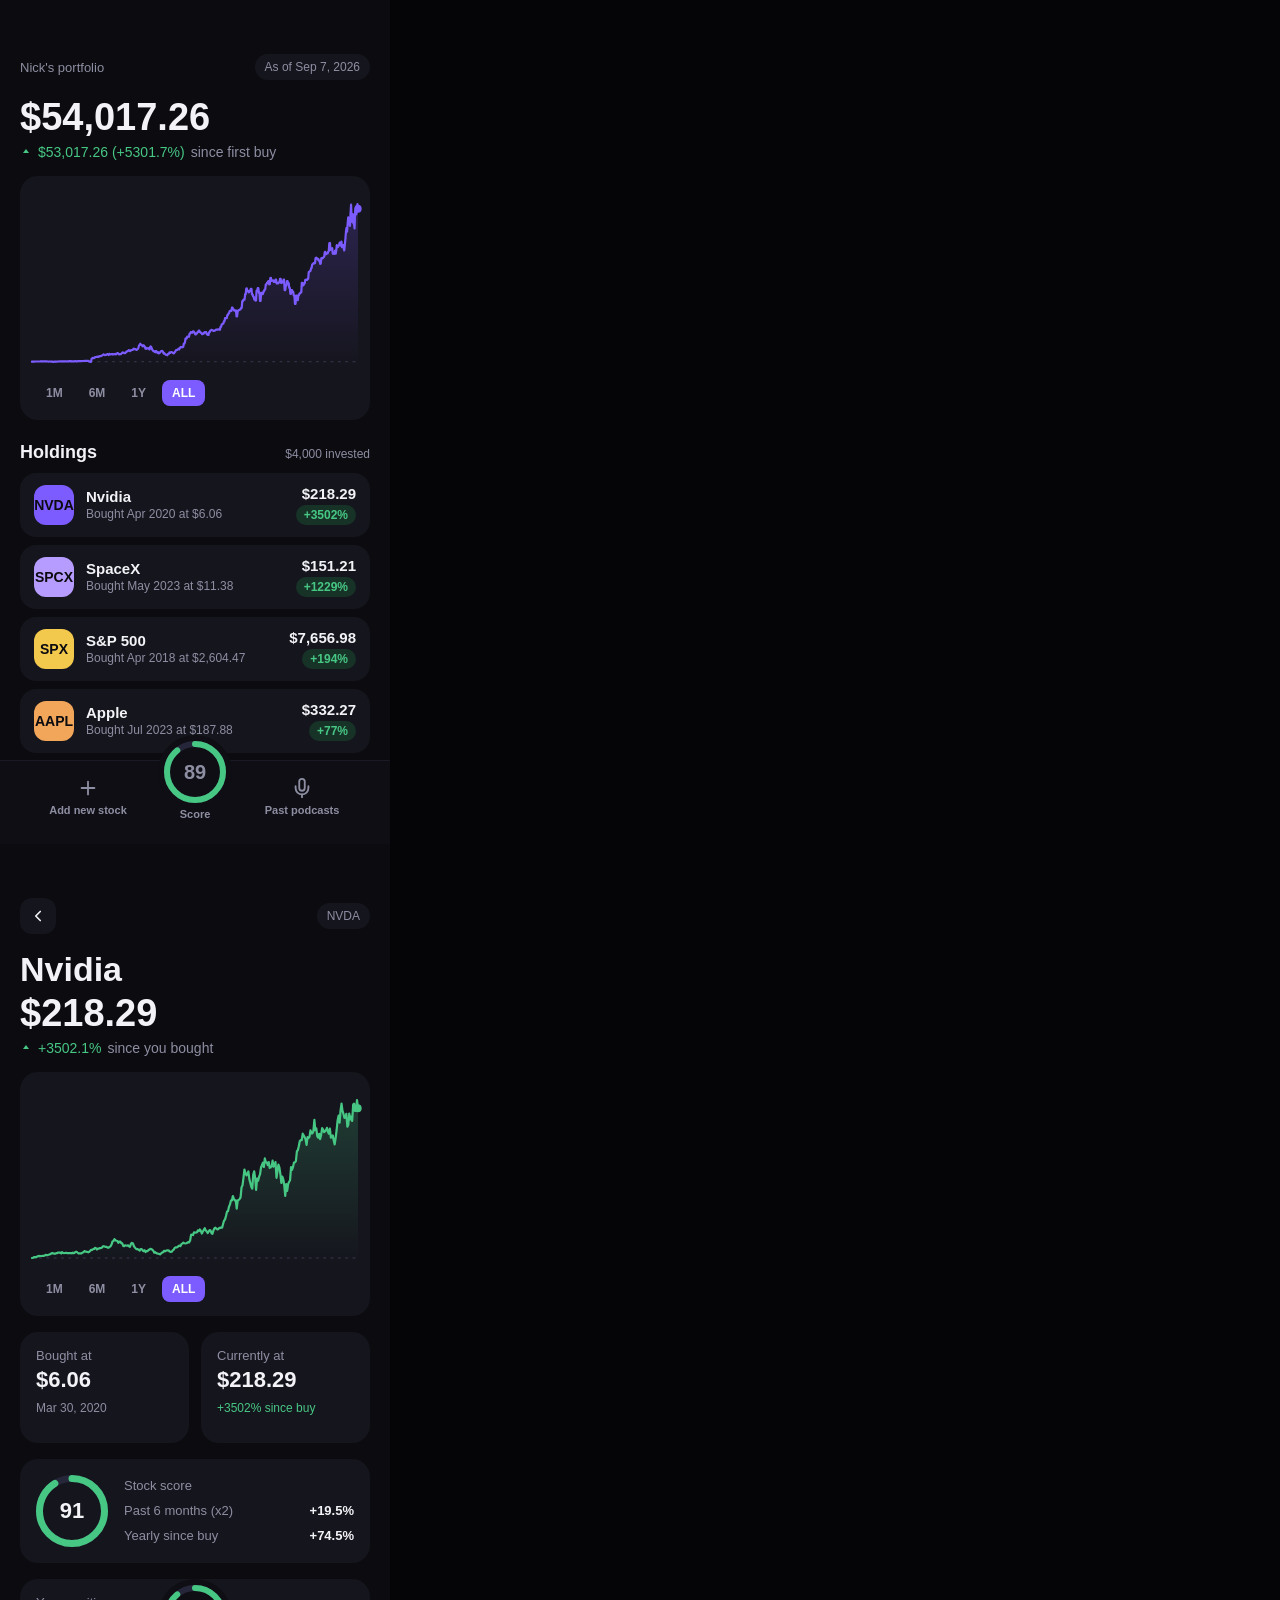
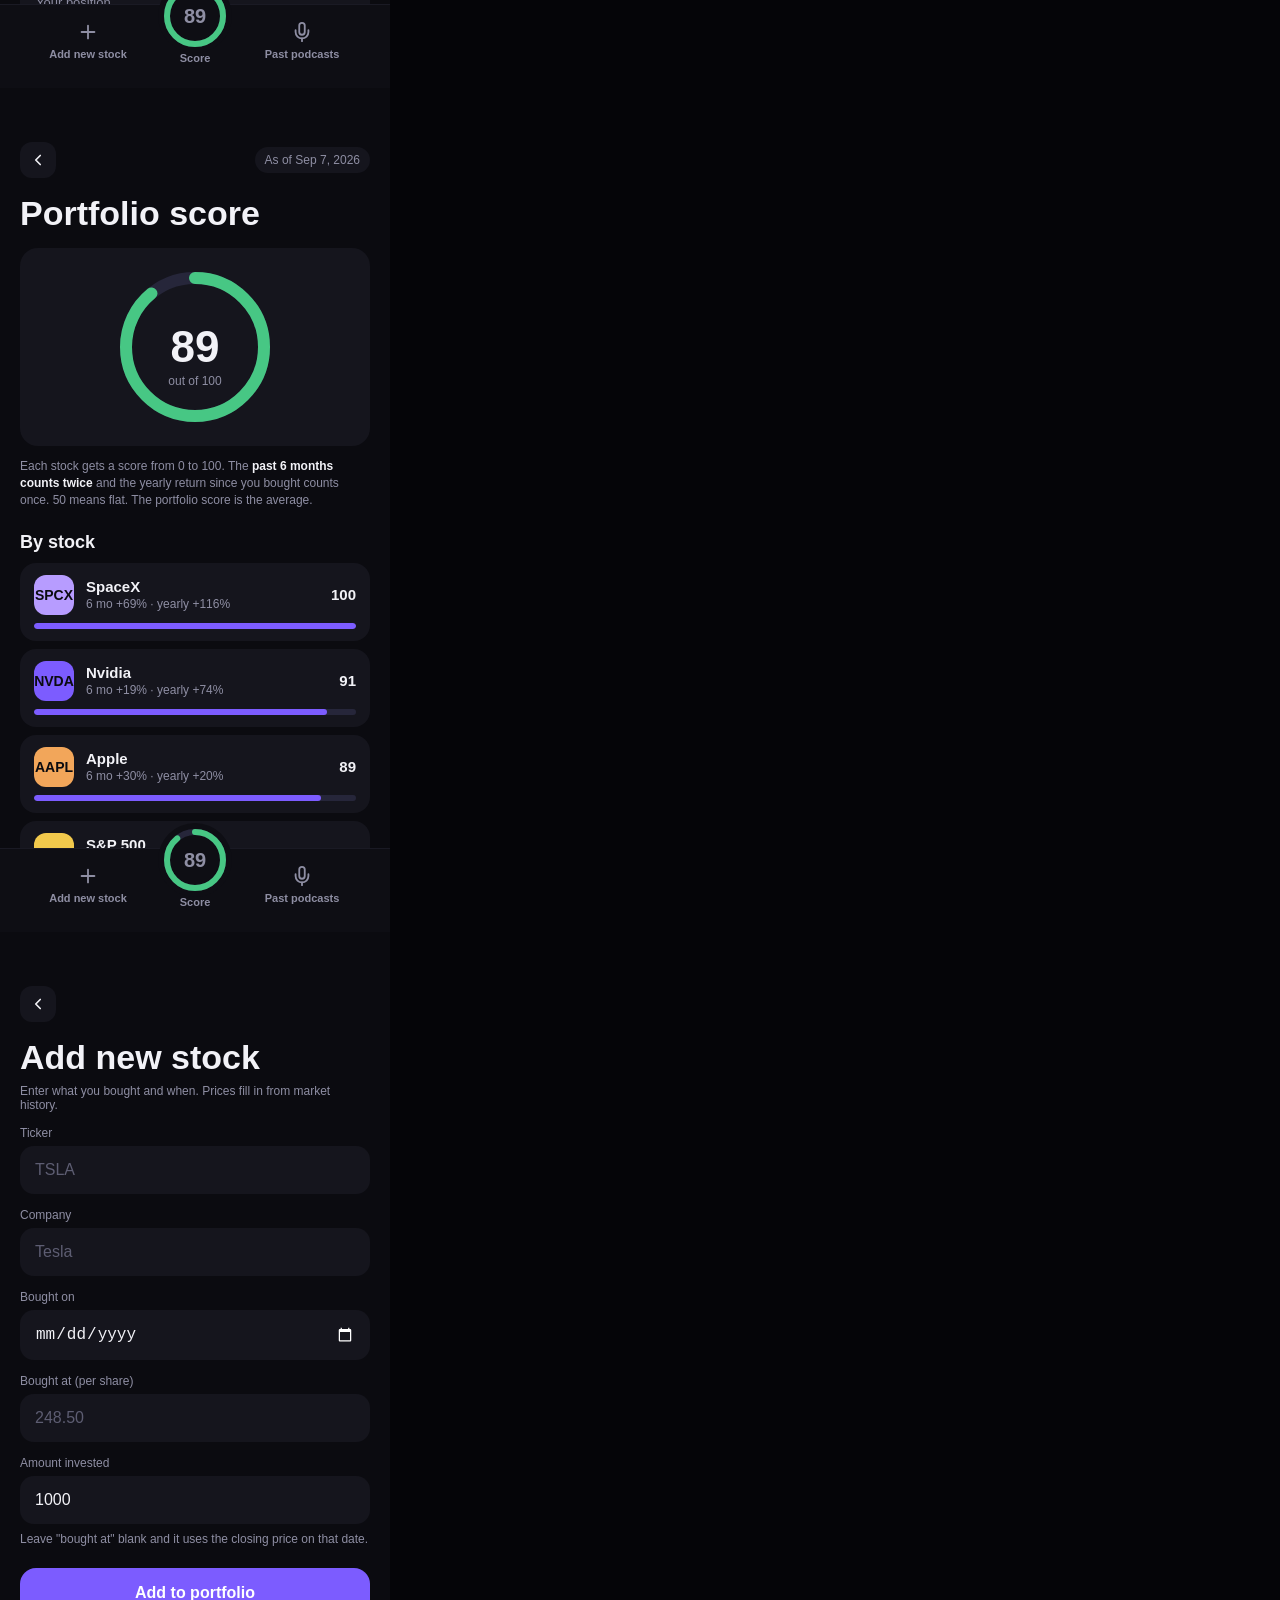
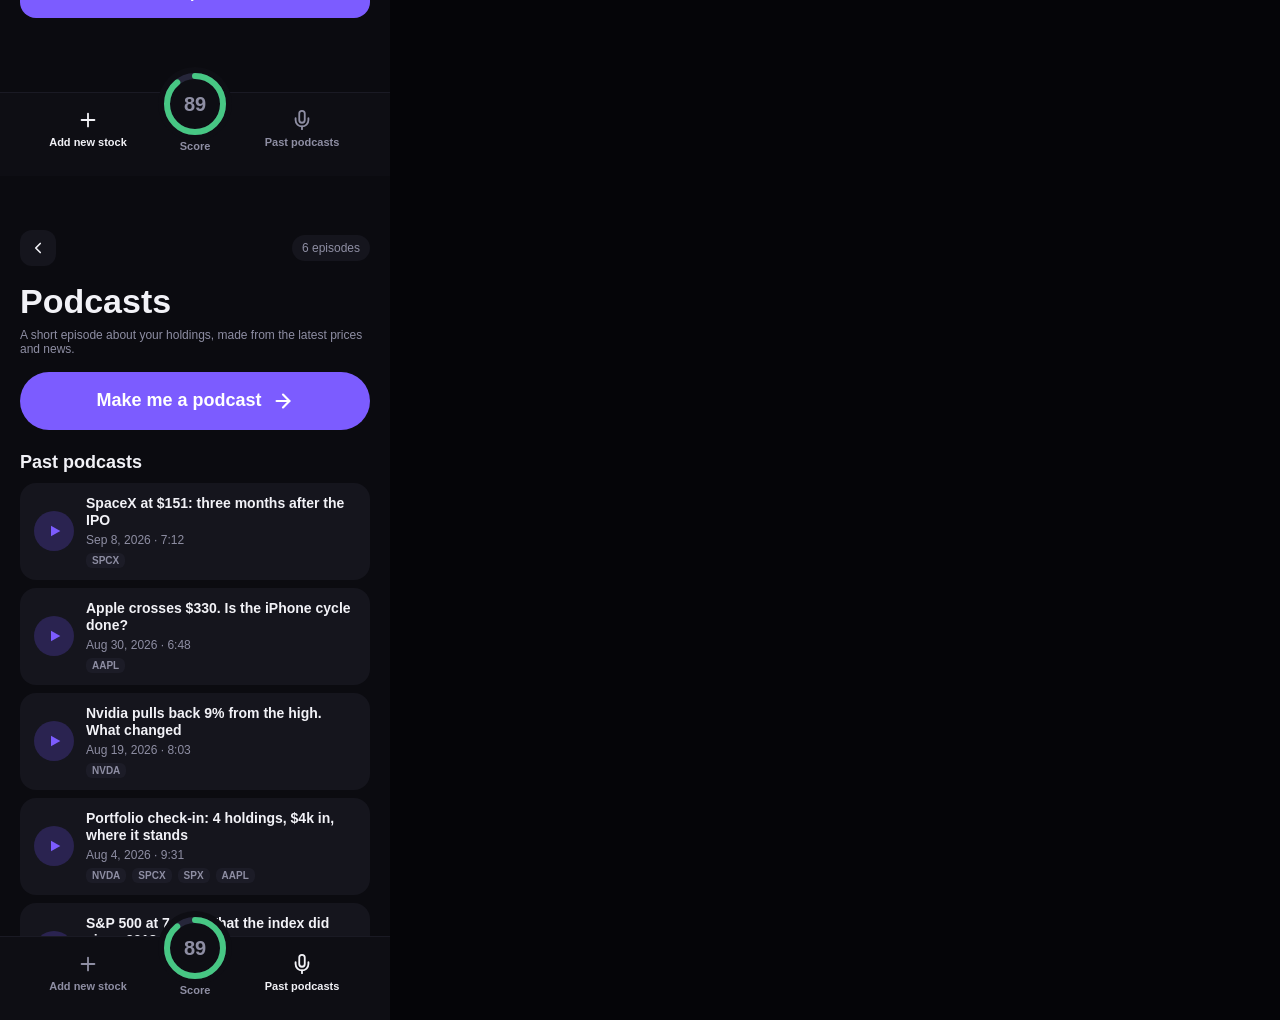
==== commit ff488716: "Fix tab score ring, ring label offset; add build script + README Co-Authored-By: Claude Fable 5.1 <n" ====
--- a/canva-import.html
+++ b/canva-import.html
@@ -55,7 +55,7 @@
 .ring { position: relative; display: grid; place-items: center; }
 .ring svg { transform: rotate(-90deg); }
 .ring .num { position: absolute; font-weight: 700; letter-spacing: 0px; }
-.ring .lbl { position: absolute; font-size: 11px; color: var(--muted); top: calc(50% + 14px); }
+.ring .lbl { position: absolute; font-size: 12px; color: var(--muted); top: calc(50% + var(--lbl-off,14px)); }
 .bar { height: 6px; background: var(--line); border-radius: 3px; overflow: hidden; margin-top: 8px; }
 .bar i { display: block; height: 100%; background: var(--accent); border-radius: 3px; }
 .kv { display: flex; justify-content: space-between; font-size: 13px; color: var(--muted); margin-top: 10px; }
@@ -81,7 +81,7 @@
 .btn.ghost { background: var(--card); color: var(--text); }
 .tabbar { position: absolute; left: 0px; right: 0px; bottom: 0px; height: var(--nav-h); background: rgb(14, 14, 20); border-top: 1px solid rgb(26, 26, 36); display: grid; grid-template-columns: 1fr auto 1fr; align-items: start; padding: 10px 12px 0px; }
 .tab { display: flex; flex-direction: column; align-items: center; gap: 5px; font-size: 11px; font-weight: 600; color: var(--muted); padding: 6px 4px; }
-.tab svg { width: 22px; height: 22px; }
+.tab > svg { width: 22px; height: 22px; }
 .tab.on { color: var(--text); }
 .tab.score { margin-top: -30px; padding: 0px; }
 .tab.score .ring { width: 62px; height: 62px; border-radius: 50%; background: rgb(14, 14, 20); box-shadow: rgb(14, 14, 20) 0px 0px 0px 6px; }
@@ -98,8 +98,8 @@
   <div class="delta up"><svg viewBox="0 0 24 24" width="12" height="12" fill="currentColor"><path d="M12 6l6 8H6z"/></svg><span class="tnum">$53,017.26 (+5301.7%)</span><span class="sub">since first buy</span></div>
   <div class="card tight">
     <div class="chart"><svg viewBox="0 0 358 170" preserveAspectRatio="none" aria-hidden="true">
-    <defs><linearGradient id="gv41he" x1="0" x2="0" y1="0" y2="1"><stop offset="0" stop-color="#7C5CFF" stop-opacity=".22"/><stop offset="1" stop-color="#7C5CFF" stop-opacity="0"/></linearGradient></defs>
-    <path d="M0.0 163.7 L0.6 163.6 L1.3 163.6 L1.9 163.6 L2.5 163.6 L3.1 163.5 L3.8 163.5 L4.4 163.5 L5.0 163.5 L5.7 163.5 L6.3 163.5 L6.9 163.5 L7.6 163.5 L8.2 163.5 L8.8 163.5 L9.4 163.4 L10.1 163.4 L10.7 163.4 L11.3 163.4 L12.0 163.4 L12.6 163.4 L13.2 163.3 L13.8 163.4 L14.5 163.3 L15.1 163.3 L15.7 163.3 L16.4 163.4 L17.0 163.5 L17.6 163.5 L18.2 163.6 L18.9 163.5 L19.5 163.5 L20.1 163.5 L20.8 163.6 L21.4 163.5 L22.0 163.6 L22.7 163.7 L23.3 163.9 L23.9 163.8 L24.5 163.7 L25.2 163.7 L25.8 163.6 L26.4 163.6 L27.1 163.6 L27.7 163.6 L28.3 163.5 L28.9 163.5 L29.6 163.4 L30.2 163.5 L30.8 163.4 L31.5 163.5 L32.1 163.4 L32.7 163.3 L33.3 163.3 L34.0 163.3 L34.6 163.3 L35.2 163.3 L35.9 163.4 L36.5 163.4 L37.1 163.4 L37.8 163.5 L38.4 163.4 L39.0 163.4 L39.6 163.3 L40.3 163.3 L40.9 163.2 L41.5 163.2 L42.2 163.3 L42.8 163.2 L43.4 163.3 L44.0 163.3 L44.7 163.4 L45.3 163.4 L45.9 163.3 L46.6 163.3 L47.2 163.2 L47.8 163.2 L48.4 163.3 L49.1 163.3 L49.7 163.3 L50.3 163.2 L51.0 163.2 L51.6 163.2 L52.2 163.1 L52.9 163.1 L53.5 163.1 L54.1 163.1 L54.7 163.1 L55.4 163.0 L56.0 163.0 L56.6 163.0 L57.3 163.0 L57.9 162.9 L58.5 162.9 L59.1 162.9 L59.8 163.0 L60.4 162.9 L61.0 162.8 L61.7 162.9 L62.3 163.3 L62.9 163.3 L63.5 163.6 L64.2 164.0 L64.8 163.7 L65.4 160.9 L66.1 160.4 L66.7 159.9 L67.3 160.0 L68.0 160.1 L68.6 159.6 L69.2 159.4 L69.8 159.0 L70.5 159.0 L71.1 158.8 L71.7 159.0 L72.4 158.7 L73.0 158.9 L73.6 158.5 L74.2 158.1 L74.9 158.2 L75.5 158.2 L76.1 157.9 L76.8 157.5 L77.4 157.3 L78.0 156.8 L78.6 156.4 L79.3 156.8 L79.9 157.1 L80.5 157.1 L81.2 156.8 L81.8 156.7 L82.4 156.2 L83.1 156.2 L83.7 156.3 L84.3 157.0 L84.9 155.8 L85.6 156.3 L86.2 156.4 L86.8 156.2 L87.5 156.0 L88.1 156.3 L88.7 156.2 L89.3 156.3 L90.0 156.2 L90.6 156.0 L91.2 156.3 L91.9 155.8 L92.5 156.3 L93.1 155.8 L93.7 155.1 L94.4 155.2 L95.0 155.8 L95.6 156.4 L96.3 156.1 L96.9 156.1 L97.5 156.1 L98.2 155.6 L98.8 155.2 L99.4 154.4 L100.0 154.7 L100.7 154.8 L101.3 154.8 L101.9 155.2 L102.6 154.8 L103.2 154.2 L103.8 153.5 L104.4 153.4 L105.1 153.1 L105.7 152.8 L106.3 152.0 L107.0 152.2 L107.6 153.1 L108.2 152.4 L108.8 152.4 L109.5 152.0 L110.1 152.0 L110.7 151.8 L111.4 150.8 L112.0 150.7 L112.6 151.0 L113.3 151.3 L113.9 151.2 L114.5 151.9 L115.1 151.8 L115.8 151.2 L116.4 150.7 L117.0 149.3 L117.7 147.2 L118.3 147.0 L118.9 145.7 L119.5 146.5 L120.2 147.0 L120.8 147.0 L121.4 148.3 L122.1 147.3 L122.7 147.3 L123.3 148.5 L123.9 148.6 L124.6 150.6 L125.2 150.8 L125.8 150.0 L126.5 150.3 L127.1 150.5 L127.7 150.2 L128.4 150.9 L129.0 151.4 L129.6 149.1 L130.2 148.4 L130.9 148.9 L131.5 150.6 L132.1 151.6 L132.8 152.6 L133.4 153.2 L134.0 153.1 L134.6 153.7 L135.3 154.3 L135.9 153.0 L136.5 153.1 L137.2 154.2 L137.8 154.9 L138.4 154.1 L139.0 155.4 L139.7 154.7 L140.3 154.8 L140.9 154.0 L141.6 153.4 L142.2 153.0 L142.8 152.9 L143.5 153.4 L144.1 154.3 L144.7 155.7 L145.3 155.2 L146.0 156.0 L146.6 156.5 L147.2 156.8 L147.9 156.8 L148.5 157.3 L149.1 156.5 L149.7 155.7 L150.4 155.7 L151.0 154.4 L151.6 154.9 L152.3 154.4 L152.9 154.0 L153.5 154.1 L154.1 154.4 L154.8 155.1 L155.4 155.4 L156.0 155.2 L156.7 154.1 L157.3 153.7 L157.9 152.4 L158.6 152.0 L159.2 151.9 L159.8 151.9 L160.4 151.1 L161.1 150.7 L161.7 151.4 L162.3 150.0 L163.0 149.4 L163.6 148.8 L164.2 149.2 L164.8 149.3 L165.5 149.1 L166.1 148.8 L166.7 145.5 L167.4 145.6 L168.0 144.2 L168.6 140.5 L169.2 140.3 L169.9 140.5 L170.5 138.5 L171.1 138.8 L171.8 138.7 L172.4 138.7 L173.0 135.7 L173.7 135.7 L174.3 134.2 L174.9 134.2 L175.5 134.7 L176.2 134.6 L176.8 133.4 L177.4 133.3 L178.1 134.6 L178.7 134.6 L179.3 136.5 L179.9 136.5 L180.6 135.5 L181.2 135.4 L181.8 134.0 L182.5 134.0 L183.1 132.6 L183.7 132.5 L184.3 134.2 L185.0 134.1 L185.6 135.0 L186.2 135.0 L186.9 136.2 L187.5 136.2 L188.1 135.4 L188.8 135.3 L189.4 134.1 L190.0 134.1 L190.6 134.2 L191.3 134.2 L191.9 136.3 L192.5 136.3 L193.2 136.9 L193.8 136.9 L194.4 134.3 L195.0 134.3 L195.7 132.5 L196.3 132.5 L196.9 131.9 L197.6 131.9 L198.2 132.5 L198.8 132.5 L199.4 132.9 L200.1 132.9 L200.7 132.5 L201.3 132.4 L202.0 131.6 L202.6 131.6 L203.2 131.7 L203.9 131.6 L204.5 131.3 L205.1 131.3 L205.7 131.7 L206.4 131.7 L207.0 128.9 L207.6 128.9 L208.3 126.4 L208.9 126.4 L209.5 125.6 L210.1 125.6 L210.8 123.2 L211.4 123.2 L212.0 120.2 L212.7 120.2 L213.3 120.1 L213.9 120.1 L214.5 117.0 L215.2 117.0 L215.8 115.3 L216.4 115.3 L217.1 113.0 L217.7 112.9 L218.3 112.8 L219.0 112.8 L219.6 109.6 L220.2 109.5 L220.8 111.4 L221.5 111.4 L222.1 112.6 L222.7 112.6 L223.4 112.5 L224.0 112.4 L224.6 118.5 L225.2 118.5 L225.9 112.8 L226.5 112.7 L227.1 112.0 L227.8 112.0 L228.4 111.4 L229.0 111.3 L229.6 109.9 L230.3 109.9 L230.9 103.2 L231.5 103.2 L232.2 101.7 L232.8 101.7 L233.4 101.7 L234.1 96.2 L234.7 96.1 L235.3 90.5 L235.9 90.4 L236.6 93.0 L237.2 92.9 L237.8 94.3 L238.5 94.2 L239.1 92.7 L239.7 92.6 L240.3 90.9 L241.0 90.8 L241.6 96.4 L242.2 96.3 L242.9 98.7 L243.5 98.6 L244.1 101.5 L244.7 101.4 L245.4 102.6 L246.0 102.5 L246.6 92.7 L247.3 92.6 L247.9 90.2 L248.5 90.1 L249.2 94.8 L249.8 94.7 L250.4 103.0 L251.0 102.9 L251.7 94.9 L252.3 94.8 L252.9 96.1 L253.6 96.0 L254.2 93.4 L254.8 93.3 L255.4 91.6 L256.1 91.5 L256.7 86.7 L257.3 86.6 L258.0 84.9 L258.6 84.8 L259.2 83.3 L259.8 83.2 L260.5 86.3 L261.1 86.2 L261.7 80.0 L262.4 79.9 L263.0 82.8 L263.6 82.7 L264.3 82.5 L264.9 82.4 L265.5 84.0 L266.1 83.9 L266.8 83.9 L267.4 81.7 L268.0 81.7 L268.7 85.5 L269.3 85.5 L269.9 85.3 L270.5 85.3 L271.2 84.1 L271.8 84.1 L272.4 80.8 L273.1 80.8 L273.7 85.0 L274.3 85.0 L274.9 84.1 L275.6 84.0 L276.2 81.7 L276.8 81.7 L277.5 92.2 L278.1 92.2 L278.7 87.7 L279.4 87.7 L280.0 83.0 L280.6 83.0 L281.2 85.2 L281.9 85.2 L282.5 89.8 L283.1 89.8 L283.8 95.8 L284.4 95.8 L285.0 92.1 L285.6 92.0 L286.3 93.8 L286.9 93.8 L287.5 97.7 L288.2 97.7 L288.8 106.0 L289.4 106.0 L290.0 97.6 L290.7 97.6 L291.3 102.2 L291.9 102.1 L292.6 97.1 L293.2 97.1 L293.8 95.3 L294.5 95.3 L295.1 94.4 L295.7 94.4 L296.3 84.9 L297.0 84.9 L297.6 87.3 L298.2 87.3 L298.9 85.2 L299.5 85.2 L300.1 81.9 L300.7 81.9 L301.4 81.9 L302.0 81.9 L302.6 80.9 L303.3 80.9 L303.9 74.1 L304.5 74.0 L305.1 73.0 L305.8 72.9 L306.4 70.4 L307.0 70.0 L307.7 66.4 L308.3 66.1 L308.9 65.4 L309.6 65.0 L310.2 65.3 L310.8 64.9 L311.4 60.1 L312.1 59.7 L312.7 60.7 L313.3 60.3 L314.0 61.6 L314.6 61.2 L315.2 62.9 L315.8 62.6 L316.5 65.9 L317.1 65.5 L317.7 60.3 L318.4 60.0 L319.0 60.3 L319.6 59.9 L320.2 59.1 L320.9 58.7 L321.5 54.1 L322.1 53.8 L322.8 56.3 L323.4 55.9 L324.0 55.6 L324.7 55.3 L325.3 53.6 L325.9 53.2 L326.5 45.3 L327.2 45.0 L327.8 51.9 L328.4 51.6 L329.1 50.5 L329.7 50.2 L330.3 55.7 L330.9 55.4 L331.6 55.9 L332.2 55.5 L332.8 52.6 L333.5 55.7 L334.1 52.4 L334.7 47.2 L335.3 47.6 L336.0 49.1 L336.6 48.0 L337.2 46.9 L337.9 44.6 L338.5 46.5 L339.1 47.6 L339.8 43.6 L340.4 49.1 L341.0 48.5 L341.6 47.1 L342.3 50.3 L342.9 52.4 L343.5 46.9 L344.2 40.7 L344.8 33.5 L345.4 29.8 L346.0 33.7 L346.7 24.8 L347.3 19.4 L347.9 23.4 L348.6 24.7 L349.2 27.8 L349.8 15.4 L350.4 6.5 L351.1 23.6 L351.7 19.8 L352.3 16.1 L353.0 25.3 L353.6 25.7 L354.2 30.5 L354.9 12.9 L355.5 10.6 L356.1 16.4 L356.7 13.7 L357.4 6.0 L358.0 10.7 L358 170 L0 170 Z" fill="url(#gv41he)"/>
+    <defs><linearGradient id="geijfp" x1="0" x2="0" y1="0" y2="1"><stop offset="0" stop-color="#7C5CFF" stop-opacity=".22"/><stop offset="1" stop-color="#7C5CFF" stop-opacity="0"/></linearGradient></defs>
+    <path d="M0.0 163.7 L0.6 163.6 L1.3 163.6 L1.9 163.6 L2.5 163.6 L3.1 163.5 L3.8 163.5 L4.4 163.5 L5.0 163.5 L5.7 163.5 L6.3 163.5 L6.9 163.5 L7.6 163.5 L8.2 163.5 L8.8 163.5 L9.4 163.4 L10.1 163.4 L10.7 163.4 L11.3 163.4 L12.0 163.4 L12.6 163.4 L13.2 163.3 L13.8 163.4 L14.5 163.3 L15.1 163.3 L15.7 163.3 L16.4 163.4 L17.0 163.5 L17.6 163.5 L18.2 163.6 L18.9 163.5 L19.5 163.5 L20.1 163.5 L20.8 163.6 L21.4 163.5 L22.0 163.6 L22.7 163.7 L23.3 163.9 L23.9 163.8 L24.5 163.7 L25.2 163.7 L25.8 163.6 L26.4 163.6 L27.1 163.6 L27.7 163.6 L28.3 163.5 L28.9 163.5 L29.6 163.4 L30.2 163.5 L30.8 163.4 L31.5 163.5 L32.1 163.4 L32.7 163.3 L33.3 163.3 L34.0 163.3 L34.6 163.3 L35.2 163.3 L35.9 163.4 L36.5 163.4 L37.1 163.4 L37.8 163.5 L38.4 163.4 L39.0 163.4 L39.6 163.3 L40.3 163.3 L40.9 163.2 L41.5 163.2 L42.2 163.3 L42.8 163.2 L43.4 163.3 L44.0 163.3 L44.7 163.4 L45.3 163.4 L45.9 163.3 L46.6 163.3 L47.2 163.2 L47.8 163.2 L48.4 163.3 L49.1 163.3 L49.7 163.3 L50.3 163.2 L51.0 163.2 L51.6 163.2 L52.2 163.1 L52.9 163.1 L53.5 163.1 L54.1 163.1 L54.7 163.1 L55.4 163.0 L56.0 163.0 L56.6 163.0 L57.3 163.0 L57.9 162.9 L58.5 162.9 L59.1 162.9 L59.8 163.0 L60.4 162.9 L61.0 162.8 L61.7 162.9 L62.3 163.3 L62.9 163.3 L63.5 163.6 L64.2 164.0 L64.8 163.7 L65.4 160.9 L66.1 160.4 L66.7 159.9 L67.3 160.0 L68.0 160.1 L68.6 159.6 L69.2 159.4 L69.8 159.0 L70.5 159.0 L71.1 158.8 L71.7 159.0 L72.4 158.7 L73.0 158.9 L73.6 158.5 L74.2 158.1 L74.9 158.2 L75.5 158.2 L76.1 157.9 L76.8 157.5 L77.4 157.3 L78.0 156.8 L78.6 156.4 L79.3 156.8 L79.9 157.1 L80.5 157.1 L81.2 156.8 L81.8 156.7 L82.4 156.2 L83.1 156.2 L83.7 156.3 L84.3 157.0 L84.9 155.8 L85.6 156.3 L86.2 156.4 L86.8 156.2 L87.5 156.0 L88.1 156.3 L88.7 156.2 L89.3 156.3 L90.0 156.2 L90.6 156.0 L91.2 156.3 L91.9 155.8 L92.5 156.3 L93.1 155.8 L93.7 155.1 L94.4 155.2 L95.0 155.8 L95.6 156.4 L96.3 156.1 L96.9 156.1 L97.5 156.1 L98.2 155.6 L98.8 155.2 L99.4 154.4 L100.0 154.7 L100.7 154.8 L101.3 154.8 L101.9 155.2 L102.6 154.8 L103.2 154.2 L103.8 153.5 L104.4 153.4 L105.1 153.1 L105.7 152.8 L106.3 152.0 L107.0 152.2 L107.6 153.1 L108.2 152.4 L108.8 152.4 L109.5 152.0 L110.1 152.0 L110.7 151.8 L111.4 150.8 L112.0 150.7 L112.6 151.0 L113.3 151.3 L113.9 151.2 L114.5 151.9 L115.1 151.8 L115.8 151.2 L116.4 150.7 L117.0 149.3 L117.7 147.2 L118.3 147.0 L118.9 145.7 L119.5 146.5 L120.2 147.0 L120.8 147.0 L121.4 148.3 L122.1 147.3 L122.7 147.3 L123.3 148.5 L123.9 148.6 L124.6 150.6 L125.2 150.8 L125.8 150.0 L126.5 150.3 L127.1 150.5 L127.7 150.2 L128.4 150.9 L129.0 151.4 L129.6 149.1 L130.2 148.4 L130.9 148.9 L131.5 150.6 L132.1 151.6 L132.8 152.6 L133.4 153.2 L134.0 153.1 L134.6 153.7 L135.3 154.3 L135.9 153.0 L136.5 153.1 L137.2 154.2 L137.8 154.9 L138.4 154.1 L139.0 155.4 L139.7 154.7 L140.3 154.8 L140.9 154.0 L141.6 153.4 L142.2 153.0 L142.8 152.9 L143.5 153.4 L144.1 154.3 L144.7 155.7 L145.3 155.2 L146.0 156.0 L146.6 156.5 L147.2 156.8 L147.9 156.8 L148.5 157.3 L149.1 156.5 L149.7 155.7 L150.4 155.7 L151.0 154.4 L151.6 154.9 L152.3 154.4 L152.9 154.0 L153.5 154.1 L154.1 154.4 L154.8 155.1 L155.4 155.4 L156.0 155.2 L156.7 154.1 L157.3 153.7 L157.9 152.4 L158.6 152.0 L159.2 151.9 L159.8 151.9 L160.4 151.1 L161.1 150.7 L161.7 151.4 L162.3 150.0 L163.0 149.4 L163.6 148.8 L164.2 149.2 L164.8 149.3 L165.5 149.1 L166.1 148.8 L166.7 145.5 L167.4 145.6 L168.0 144.2 L168.6 140.5 L169.2 140.3 L169.9 140.5 L170.5 138.5 L171.1 138.8 L171.8 138.7 L172.4 138.7 L173.0 135.7 L173.7 135.7 L174.3 134.2 L174.9 134.2 L175.5 134.7 L176.2 134.6 L176.8 133.4 L177.4 133.3 L178.1 134.6 L178.7 134.6 L179.3 136.5 L179.9 136.5 L180.6 135.5 L181.2 135.4 L181.8 134.0 L182.5 134.0 L183.1 132.6 L183.7 132.5 L184.3 134.2 L185.0 134.1 L185.6 135.0 L186.2 135.0 L186.9 136.2 L187.5 136.2 L188.1 135.4 L188.8 135.3 L189.4 134.1 L190.0 134.1 L190.6 134.2 L191.3 134.2 L191.9 136.3 L192.5 136.3 L193.2 136.9 L193.8 136.9 L194.4 134.3 L195.0 134.3 L195.7 132.5 L196.3 132.5 L196.9 131.9 L197.6 131.9 L198.2 132.5 L198.8 132.5 L199.4 132.9 L200.1 132.9 L200.7 132.5 L201.3 132.4 L202.0 131.6 L202.6 131.6 L203.2 131.7 L203.9 131.6 L204.5 131.3 L205.1 131.3 L205.7 131.7 L206.4 131.7 L207.0 128.9 L207.6 128.9 L208.3 126.4 L208.9 126.4 L209.5 125.6 L210.1 125.6 L210.8 123.2 L211.4 123.2 L212.0 120.2 L212.7 120.2 L213.3 120.1 L213.9 120.1 L214.5 117.0 L215.2 117.0 L215.8 115.3 L216.4 115.3 L217.1 113.0 L217.7 112.9 L218.3 112.8 L219.0 112.8 L219.6 109.6 L220.2 109.5 L220.8 111.4 L221.5 111.4 L222.1 112.6 L222.7 112.6 L223.4 112.5 L224.0 112.4 L224.6 118.5 L225.2 118.5 L225.9 112.8 L226.5 112.7 L227.1 112.0 L227.8 112.0 L228.4 111.4 L229.0 111.3 L229.6 109.9 L230.3 109.9 L230.9 103.2 L231.5 103.2 L232.2 101.7 L232.8 101.7 L233.4 101.7 L234.1 96.2 L234.7 96.1 L235.3 90.5 L235.9 90.4 L236.6 93.0 L237.2 92.9 L237.8 94.3 L238.5 94.2 L239.1 92.7 L239.7 92.6 L240.3 90.9 L241.0 90.8 L241.6 96.4 L242.2 96.3 L242.9 98.7 L243.5 98.6 L244.1 101.5 L244.7 101.4 L245.4 102.6 L246.0 102.5 L246.6 92.7 L247.3 92.6 L247.9 90.2 L248.5 90.1 L249.2 94.8 L249.8 94.7 L250.4 103.0 L251.0 102.9 L251.7 94.9 L252.3 94.8 L252.9 96.1 L253.6 96.0 L254.2 93.4 L254.8 93.3 L255.4 91.6 L256.1 91.5 L256.7 86.7 L257.3 86.6 L258.0 84.9 L258.6 84.8 L259.2 83.3 L259.8 83.2 L260.5 86.3 L261.1 86.2 L261.7 80.0 L262.4 79.9 L263.0 82.8 L263.6 82.7 L264.3 82.5 L264.9 82.4 L265.5 84.0 L266.1 83.9 L266.8 83.9 L267.4 81.7 L268.0 81.7 L268.7 85.5 L269.3 85.5 L269.9 85.3 L270.5 85.3 L271.2 84.1 L271.8 84.1 L272.4 80.8 L273.1 80.8 L273.7 85.0 L274.3 85.0 L274.9 84.1 L275.6 84.0 L276.2 81.7 L276.8 81.7 L277.5 92.2 L278.1 92.2 L278.7 87.7 L279.4 87.7 L280.0 83.0 L280.6 83.0 L281.2 85.2 L281.9 85.2 L282.5 89.8 L283.1 89.8 L283.8 95.8 L284.4 95.8 L285.0 92.1 L285.6 92.0 L286.3 93.8 L286.9 93.8 L287.5 97.7 L288.2 97.7 L288.8 106.0 L289.4 106.0 L290.0 97.6 L290.7 97.6 L291.3 102.2 L291.9 102.1 L292.6 97.1 L293.2 97.1 L293.8 95.3 L294.5 95.3 L295.1 94.4 L295.7 94.4 L296.3 84.9 L297.0 84.9 L297.6 87.3 L298.2 87.3 L298.9 85.2 L299.5 85.2 L300.1 81.9 L300.7 81.9 L301.4 81.9 L302.0 81.9 L302.6 80.9 L303.3 80.9 L303.9 74.1 L304.5 74.0 L305.1 73.0 L305.8 72.9 L306.4 70.4 L307.0 70.0 L307.7 66.4 L308.3 66.1 L308.9 65.4 L309.6 65.0 L310.2 65.3 L310.8 64.9 L311.4 60.1 L312.1 59.7 L312.7 60.7 L313.3 60.3 L314.0 61.6 L314.6 61.2 L315.2 62.9 L315.8 62.6 L316.5 65.9 L317.1 65.5 L317.7 60.3 L318.4 60.0 L319.0 60.3 L319.6 59.9 L320.2 59.1 L320.9 58.7 L321.5 54.1 L322.1 53.8 L322.8 56.3 L323.4 55.9 L324.0 55.6 L324.7 55.3 L325.3 53.6 L325.9 53.2 L326.5 45.3 L327.2 45.0 L327.8 51.9 L328.4 51.6 L329.1 50.5 L329.7 50.2 L330.3 55.7 L330.9 55.4 L331.6 55.9 L332.2 55.5 L332.8 52.6 L333.5 55.7 L334.1 52.4 L334.7 47.2 L335.3 47.6 L336.0 49.1 L336.6 48.0 L337.2 46.9 L337.9 44.6 L338.5 46.5 L339.1 47.6 L339.8 43.6 L340.4 49.1 L341.0 48.5 L341.6 47.1 L342.3 50.3 L342.9 52.4 L343.5 46.9 L344.2 40.7 L344.8 33.5 L345.4 29.8 L346.0 33.7 L346.7 24.8 L347.3 19.4 L347.9 23.4 L348.6 24.7 L349.2 27.8 L349.8 15.4 L350.4 6.5 L351.1 23.6 L351.7 19.8 L352.3 16.1 L353.0 25.3 L353.6 25.7 L354.2 30.5 L354.9 12.9 L355.5 10.6 L356.1 16.4 L356.7 13.7 L357.4 6.0 L358.0 10.7 L358 170 L0 170 Z" fill="url(#geijfp)"/>
     <line x1="0" x2="358" y1="163.7" y2="163.7" stroke="#3A3A4E" stroke-dasharray="3 5" stroke-width="1"/>
     <path d="M0.0 163.7 L0.6 163.6 L1.3 163.6 L1.9 163.6 L2.5 163.6 L3.1 163.5 L3.8 163.5 L4.4 163.5 L5.0 163.5 L5.7 163.5 L6.3 163.5 L6.9 163.5 L7.6 163.5 L8.2 163.5 L8.8 163.5 L9.4 163.4 L10.1 163.4 L10.7 163.4 L11.3 163.4 L12.0 163.4 L12.6 163.4 L13.2 163.3 L13.8 163.4 L14.5 163.3 L15.1 163.3 L15.7 163.3 L16.4 163.4 L17.0 163.5 L17.6 163.5 L18.2 163.6 L18.9 163.5 L19.5 163.5 L20.1 163.5 L20.8 163.6 L21.4 163.5 L22.0 163.6 L22.7 163.7 L23.3 163.9 L23.9 163.8 L24.5 163.7 L25.2 163.7 L25.8 163.6 L26.4 163.6 L27.1 163.6 L27.7 163.6 L28.3 163.5 L28.9 163.5 L29.6 163.4 L30.2 163.5 L30.8 163.4 L31.5 163.5 L32.1 163.4 L32.7 163.3 L33.3 163.3 L34.0 163.3 L34.6 163.3 L35.2 163.3 L35.9 163.4 L36.5 163.4 L37.1 163.4 L37.8 163.5 L38.4 163.4 L39.0 163.4 L39.6 163.3 L40.3 163.3 L40.9 163.2 L41.5 163.2 L42.2 163.3 L42.8 163.2 L43.4 163.3 L44.0 163.3 L44.7 163.4 L45.3 163.4 L45.9 163.3 L46.6 163.3 L47.2 163.2 L47.8 163.2 L48.4 163.3 L49.1 163.3 L49.7 163.3 L50.3 163.2 L51.0 163.2 L51.6 163.2 L52.2 163.1 L52.9 163.1 L53.5 163.1 L54.1 163.1 L54.7 163.1 L55.4 163.0 L56.0 163.0 L56.6 163.0 L57.3 163.0 L57.9 162.9 L58.5 162.9 L59.1 162.9 L59.8 163.0 L60.4 162.9 L61.0 162.8 L61.7 162.9 L62.3 163.3 L62.9 163.3 L63.5 163.6 L64.2 164.0 L64.8 163.7 L65.4 160.9 L66.1 160.4 L66.7 159.9 L67.3 160.0 L68.0 160.1 L68.6 159.6 L69.2 159.4 L69.8 159.0 L70.5 159.0 L71.1 158.8 L71.7 159.0 L72.4 158.7 L73.0 158.9 L73.6 158.5 L74.2 158.1 L74.9 158.2 L75.5 158.2 L76.1 157.9 L76.8 157.5 L77.4 157.3 L78.0 156.8 L78.6 156.4 L79.3 156.8 L79.9 157.1 L80.5 157.1 L81.2 156.8 L81.8 156.7 L82.4 156.2 L83.1 156.2 L83.7 156.3 L84.3 157.0 L84.9 155.8 L85.6 156.3 L86.2 156.4 L86.8 156.2 L87.5 156.0 L88.1 156.3 L88.7 156.2 L89.3 156.3 L90.0 156.2 L90.6 156.0 L91.2 156.3 L91.9 155.8 L92.5 156.3 L93.1 155.8 L93.7 155.1 L94.4 155.2 L95.0 155.8 L95.6 156.4 L96.3 156.1 L96.9 156.1 L97.5 156.1 L98.2 155.6 L98.8 155.2 L99.4 154.4 L100.0 154.7 L100.7 154.8 L101.3 154.8 L101.9 155.2 L102.6 154.8 L103.2 154.2 L103.8 153.5 L104.4 153.4 L105.1 153.1 L105.7 152.8 L106.3 152.0 L107.0 152.2 L107.6 153.1 L108.2 152.4 L108.8 152.4 L109.5 152.0 L110.1 152.0 L110.7 151.8 L111.4 150.8 L112.0 150.7 L112.6 151.0 L113.3 151.3 L113.9 151.2 L114.5 151.9 L115.1 151.8 L115.8 151.2 L116.4 150.7 L117.0 149.3 L117.7 147.2 L118.3 147.0 L118.9 145.7 L119.5 146.5 L120.2 147.0 L120.8 147.0 L121.4 148.3 L122.1 147.3 L122.7 147.3 L123.3 148.5 L123.9 148.6 L124.6 150.6 L125.2 150.8 L125.8 150.0 L126.5 150.3 L127.1 150.5 L127.7 150.2 L128.4 150.9 L129.0 151.4 L129.6 149.1 L130.2 148.4 L130.9 148.9 L131.5 150.6 L132.1 151.6 L132.8 152.6 L133.4 153.2 L134.0 153.1 L134.6 153.7 L135.3 154.3 L135.9 153.0 L136.5 153.1 L137.2 154.2 L137.8 154.9 L138.4 154.1 L139.0 155.4 L139.7 154.7 L140.3 154.8 L140.9 154.0 L141.6 153.4 L142.2 153.0 L142.8 152.9 L143.5 153.4 L144.1 154.3 L144.7 155.7 L145.3 155.2 L146.0 156.0 L146.6 156.5 L147.2 156.8 L147.9 156.8 L148.5 157.3 L149.1 156.5 L149.7 155.7 L150.4 155.7 L151.0 154.4 L151.6 154.9 L152.3 154.4 L152.9 154.0 L153.5 154.1 L154.1 154.4 L154.8 155.1 L155.4 155.4 L156.0 155.2 L156.7 154.1 L157.3 153.7 L157.9 152.4 L158.6 152.0 L159.2 151.9 L159.8 151.9 L160.4 151.1 L161.1 150.7 L161.7 151.4 L162.3 150.0 L163.0 149.4 L163.6 148.8 L164.2 149.2 L164.8 149.3 L165.5 149.1 L166.1 148.8 L166.7 145.5 L167.4 145.6 L168.0 144.2 L168.6 140.5 L169.2 140.3 L169.9 140.5 L170.5 138.5 L171.1 138.8 L171.8 138.7 L172.4 138.7 L173.0 135.7 L173.7 135.7 L174.3 134.2 L174.9 134.2 L175.5 134.7 L176.2 134.6 L176.8 133.4 L177.4 133.3 L178.1 134.6 L178.7 134.6 L179.3 136.5 L179.9 136.5 L180.6 135.5 L181.2 135.4 L181.8 134.0 L182.5 134.0 L183.1 132.6 L183.7 132.5 L184.3 134.2 L185.0 134.1 L185.6 135.0 L186.2 135.0 L186.9 136.2 L187.5 136.2 L188.1 135.4 L188.8 135.3 L189.4 134.1 L190.0 134.1 L190.6 134.2 L191.3 134.2 L191.9 136.3 L192.5 136.3 L193.2 136.9 L193.8 136.9 L194.4 134.3 L195.0 134.3 L195.7 132.5 L196.3 132.5 L196.9 131.9 L197.6 131.9 L198.2 132.5 L198.8 132.5 L199.4 132.9 L200.1 132.9 L200.7 132.5 L201.3 132.4 L202.0 131.6 L202.6 131.6 L203.2 131.7 L203.9 131.6 L204.5 131.3 L205.1 131.3 L205.7 131.7 L206.4 131.7 L207.0 128.9 L207.6 128.9 L208.3 126.4 L208.9 126.4 L209.5 125.6 L210.1 125.6 L210.8 123.2 L211.4 123.2 L212.0 120.2 L212.7 120.2 L213.3 120.1 L213.9 120.1 L214.5 117.0 L215.2 117.0 L215.8 115.3 L216.4 115.3 L217.1 113.0 L217.7 112.9 L218.3 112.8 L219.0 112.8 L219.6 109.6 L220.2 109.5 L220.8 111.4 L221.5 111.4 L222.1 112.6 L222.7 112.6 L223.4 112.5 L224.0 112.4 L224.6 118.5 L225.2 118.5 L225.9 112.8 L226.5 112.7 L227.1 112.0 L227.8 112.0 L228.4 111.4 L229.0 111.3 L229.6 109.9 L230.3 109.9 L230.9 103.2 L231.5 103.2 L232.2 101.7 L232.8 101.7 L233.4 101.7 L234.1 96.2 L234.7 96.1 L235.3 90.5 L235.9 90.4 L236.6 93.0 L237.2 92.9 L237.8 94.3 L238.5 94.2 L239.1 92.7 L239.7 92.6 L240.3 90.9 L241.0 90.8 L241.6 96.4 L242.2 96.3 L242.9 98.7 L243.5 98.6 L244.1 101.5 L244.7 101.4 L245.4 102.6 L246.0 102.5 L246.6 92.7 L247.3 92.6 L247.9 90.2 L248.5 90.1 L249.2 94.8 L249.8 94.7 L250.4 103.0 L251.0 102.9 L251.7 94.9 L252.3 94.8 L252.9 96.1 L253.6 96.0 L254.2 93.4 L254.8 93.3 L255.4 91.6 L256.1 91.5 L256.7 86.7 L257.3 86.6 L258.0 84.9 L258.6 84.8 L259.2 83.3 L259.8 83.2 L260.5 86.3 L261.1 86.2 L261.7 80.0 L262.4 79.9 L263.0 82.8 L263.6 82.7 L264.3 82.5 L264.9 82.4 L265.5 84.0 L266.1 83.9 L266.8 83.9 L267.4 81.7 L268.0 81.7 L268.7 85.5 L269.3 85.5 L269.9 85.3 L270.5 85.3 L271.2 84.1 L271.8 84.1 L272.4 80.8 L273.1 80.8 L273.7 85.0 L274.3 85.0 L274.9 84.1 L275.6 84.0 L276.2 81.7 L276.8 81.7 L277.5 92.2 L278.1 92.2 L278.7 87.7 L279.4 87.7 L280.0 83.0 L280.6 83.0 L281.2 85.2 L281.9 85.2 L282.5 89.8 L283.1 89.8 L283.8 95.8 L284.4 95.8 L285.0 92.1 L285.6 92.0 L286.3 93.8 L286.9 93.8 L287.5 97.7 L288.2 97.7 L288.8 106.0 L289.4 106.0 L290.0 97.6 L290.7 97.6 L291.3 102.2 L291.9 102.1 L292.6 97.1 L293.2 97.1 L293.8 95.3 L294.5 95.3 L295.1 94.4 L295.7 94.4 L296.3 84.9 L297.0 84.9 L297.6 87.3 L298.2 87.3 L298.9 85.2 L299.5 85.2 L300.1 81.9 L300.7 81.9 L301.4 81.9 L302.0 81.9 L302.6 80.9 L303.3 80.9 L303.9 74.1 L304.5 74.0 L305.1 73.0 L305.8 72.9 L306.4 70.4 L307.0 70.0 L307.7 66.4 L308.3 66.1 L308.9 65.4 L309.6 65.0 L310.2 65.3 L310.8 64.9 L311.4 60.1 L312.1 59.7 L312.7 60.7 L313.3 60.3 L314.0 61.6 L314.6 61.2 L315.2 62.9 L315.8 62.6 L316.5 65.9 L317.1 65.5 L317.7 60.3 L318.4 60.0 L319.0 60.3 L319.6 59.9 L320.2 59.1 L320.9 58.7 L321.5 54.1 L322.1 53.8 L322.8 56.3 L323.4 55.9 L324.0 55.6 L324.7 55.3 L325.3 53.6 L325.9 53.2 L326.5 45.3 L327.2 45.0 L327.8 51.9 L328.4 51.6 L329.1 50.5 L329.7 50.2 L330.3 55.7 L330.9 55.4 L331.6 55.9 L332.2 55.5 L332.8 52.6 L333.5 55.7 L334.1 52.4 L334.7 47.2 L335.3 47.6 L336.0 49.1 L336.6 48.0 L337.2 46.9 L337.9 44.6 L338.5 46.5 L339.1 47.6 L339.8 43.6 L340.4 49.1 L341.0 48.5 L341.6 47.1 L342.3 50.3 L342.9 52.4 L343.5 46.9 L344.2 40.7 L344.8 33.5 L345.4 29.8 L346.0 33.7 L346.7 24.8 L347.3 19.4 L347.9 23.4 L348.6 24.7 L349.2 27.8 L349.8 15.4 L350.4 6.5 L351.1 23.6 L351.7 19.8 L352.3 16.1 L353.0 25.3 L353.6 25.7 L354.2 30.5 L354.9 12.9 L355.5 10.6 L356.1 16.4 L356.7 13.7 L357.4 6.0 L358.0 10.7" fill="none" stroke="#7C5CFF" stroke-width="2.2" stroke-linejoin="round" stroke-linecap="round" vector-effect="non-scaling-stroke"/>
     <circle cx="358" cy="10.7" r="4" fill="#7C5CFF"/>
@@ -143,8 +143,8 @@
   <div class="delta up"><svg viewBox="0 0 24 24" width="12" height="12" fill="currentColor"><path d="M12 6l6 8H6z"/></svg><span class="tnum">+3502.1%</span><span class="sub">since you bought</span></div>
   <div class="card tight">
     <div class="chart"><svg viewBox="0 0 358 170" preserveAspectRatio="none" aria-hidden="true">
-    <defs><linearGradient id="gv57x7" x1="0" x2="0" y1="0" y2="1"><stop offset="0" stop-color="#47C784" stop-opacity=".22"/><stop offset="1" stop-color="#47C784" stop-opacity="0"/></linearGradient></defs>
-    <path d="M0.0 164.0 L1.1 163.7 L2.1 163.2 L3.2 163.2 L4.3 163.3 L5.3 162.8 L6.4 162.3 L7.5 161.9 L8.5 162.1 L9.6 162.0 L10.7 162.0 L11.7 161.8 L12.8 161.9 L13.9 161.5 L14.9 160.9 L16.0 161.1 L17.0 161.1 L18.1 160.8 L19.2 160.4 L20.2 160.2 L21.3 159.4 L22.4 159.1 L23.4 159.4 L24.5 159.7 L25.6 159.7 L26.6 159.2 L27.7 159.1 L28.8 158.6 L29.8 158.6 L30.9 158.7 L32.0 159.5 L33.0 158.1 L34.1 159.0 L35.2 159.1 L36.2 159.0 L37.3 158.8 L38.4 159.1 L39.4 159.0 L40.5 159.2 L41.6 159.1 L42.6 159.0 L43.7 159.3 L44.8 158.7 L45.8 159.2 L46.9 158.7 L47.9 157.8 L49.0 157.8 L50.1 158.7 L51.1 159.5 L52.2 159.3 L53.3 159.3 L54.3 159.3 L55.4 158.6 L56.5 158.2 L57.5 157.1 L58.6 157.6 L59.7 157.7 L60.7 157.9 L61.8 158.3 L62.9 157.8 L63.9 156.9 L65.0 155.9 L66.1 155.8 L67.1 155.2 L68.2 154.9 L69.3 153.9 L70.3 154.2 L71.4 155.5 L72.5 154.5 L73.5 154.6 L74.6 154.0 L75.6 154.1 L76.7 153.7 L77.8 152.4 L78.8 152.2 L79.9 152.5 L81.0 152.9 L82.0 152.8 L83.1 153.7 L84.2 153.6 L85.2 152.9 L86.3 152.3 L87.4 150.3 L88.4 147.4 L89.5 146.9 L90.6 145.1 L91.6 146.2 L92.7 146.7 L93.8 147.1 L94.8 148.8 L95.9 147.5 L97.0 147.6 L98.0 149.1 L99.1 149.4 L100.2 151.9 L101.2 152.2 L102.3 151.2 L103.4 151.5 L104.4 151.7 L105.5 151.3 L106.5 152.2 L107.6 152.8 L108.7 149.7 L109.7 148.8 L110.8 149.5 L111.9 152.0 L112.9 153.3 L114.0 154.6 L115.1 155.2 L116.1 155.2 L117.2 155.8 L118.3 156.5 L119.3 155.1 L120.4 155.1 L121.5 156.3 L122.5 157.1 L123.6 156.2 L124.7 158.1 L125.7 157.1 L126.8 157.2 L127.9 156.1 L128.9 155.5 L130.0 154.9 L131.1 155.1 L132.1 155.7 L133.2 156.8 L134.3 158.7 L135.3 158.2 L136.4 159.0 L137.4 159.5 L138.5 159.7 L139.6 159.8 L140.6 160.4 L141.7 159.5 L142.8 158.6 L143.8 158.3 L144.9 156.8 L146.0 157.4 L147.0 156.8 L148.1 156.4 L149.2 156.3 L150.2 156.6 L151.3 157.6 L152.4 158.0 L153.4 157.8 L154.5 156.4 L155.6 155.7 L156.6 154.0 L157.7 153.4 L158.8 153.3 L159.8 153.2 L160.9 151.9 L162.0 151.5 L163.0 152.1 L164.1 150.2 L165.1 149.5 L166.2 148.7 L167.3 149.3 L168.3 149.5 L169.4 149.2 L170.5 148.8 L171.5 148.1 L172.6 148.4 L173.7 146.3 L174.7 140.9 L175.8 140.6 L176.9 141.0 L177.9 138.3 L179.0 138.6 L180.1 138.5 L181.1 138.4 L182.2 136.3 L183.3 137.1 L184.3 135.4 L185.4 136.9 L186.5 139.5 L187.5 137.8 L188.6 135.9 L189.7 134.2 L190.7 136.2 L191.8 137.4 L192.9 139.0 L193.9 137.7 L195.0 136.1 L196.0 136.3 L197.1 139.2 L198.2 139.8 L199.2 136.6 L200.3 134.3 L201.4 133.6 L202.4 134.7 L203.5 135.4 L204.6 134.9 L205.6 133.9 L206.7 133.9 L207.8 133.4 L208.8 133.7 L209.9 129.8 L211.0 126.4 L212.0 125.4 L213.1 121.7 L214.2 117.6 L215.2 117.2 L216.3 112.8 L217.4 110.4 L218.4 106.7 L219.5 106.5 L220.6 102.0 L221.6 104.7 L222.7 106.4 L223.8 106.3 L224.8 114.7 L225.9 106.6 L226.9 105.8 L228.0 105.1 L229.1 103.2 L230.1 93.4 L231.2 91.2 L232.3 83.3 L233.3 75.5 L234.4 79.3 L235.5 81.4 L236.5 79.8 L237.6 77.4 L238.7 85.3 L239.7 88.8 L240.8 92.8 L241.9 94.6 L242.9 80.7 L244.0 77.3 L245.1 84.3 L246.1 96.0 L247.2 84.5 L248.3 86.7 L249.3 82.9 L250.4 80.4 L251.5 73.5 L252.5 71.2 L253.6 68.7 L254.6 73.0 L255.7 64.4 L256.8 68.4 L257.8 68.4 L258.9 71.0 L260.0 68.1 L261.0 73.8 L262.1 73.5 L263.2 71.9 L264.2 66.7 L265.3 72.7 L266.4 71.4 L267.4 68.0 L268.5 83.8 L269.6 76.9 L270.6 70.6 L271.7 73.7 L272.8 80.4 L273.8 89.0 L274.9 82.7 L276.0 85.5 L277.0 91.1 L278.1 101.9 L279.2 90.2 L280.2 96.9 L281.3 90.2 L282.4 87.7 L283.4 86.2 L284.5 73.0 L285.5 75.9 L286.6 73.2 L287.7 68.6 L288.7 68.4 L289.8 67.1 L290.9 57.3 L291.9 56.2 L293.0 52.2 L294.1 47.0 L295.1 46.2 L296.2 46.1 L297.3 39.7 L298.3 41.3 L299.4 43.1 L300.5 45.7 L301.5 50.8 L302.6 43.2 L303.7 44.0 L304.7 42.9 L305.8 36.3 L306.9 39.4 L307.9 39.4 L309.0 37.2 L310.1 25.8 L311.1 35.9 L312.2 34.5 L313.3 42.4 L314.3 43.7 L315.4 39.9 L316.4 45.1 L317.5 40.9 L318.6 34.2 L319.6 35.4 L320.7 38.2 L321.8 37.2 L322.8 36.2 L323.9 33.8 L325.0 37.8 L326.0 39.7 L327.1 34.7 L328.2 43.6 L329.2 43.2 L330.3 41.4 L331.4 46.8 L332.4 50.4 L333.5 43.5 L334.6 35.5 L335.6 26.4 L336.7 21.7 L337.8 28.6 L338.8 16.9 L339.9 9.7 L341.0 16.8 L342.0 19.7 L343.1 23.8 L344.1 23.7 L345.2 19.9 L346.3 32.7 L347.3 31.0 L348.4 19.7 L349.5 25.4 L350.5 22.6 L351.6 26.9 L352.7 10.5 L353.7 9.7 L354.8 17.0 L355.9 15.0 L356.9 6.0 L358.0 14.3 L358 170 L0 170 Z" fill="url(#gv57x7)"/>
+    <defs><linearGradient id="gy6vov" x1="0" x2="0" y1="0" y2="1"><stop offset="0" stop-color="#47C784" stop-opacity=".22"/><stop offset="1" stop-color="#47C784" stop-opacity="0"/></linearGradient></defs>
+    <path d="M0.0 164.0 L1.1 163.7 L2.1 163.2 L3.2 163.2 L4.3 163.3 L5.3 162.8 L6.4 162.3 L7.5 161.9 L8.5 162.1 L9.6 162.0 L10.7 162.0 L11.7 161.8 L12.8 161.9 L13.9 161.5 L14.9 160.9 L16.0 161.1 L17.0 161.1 L18.1 160.8 L19.2 160.4 L20.2 160.2 L21.3 159.4 L22.4 159.1 L23.4 159.4 L24.5 159.7 L25.6 159.7 L26.6 159.2 L27.7 159.1 L28.8 158.6 L29.8 158.6 L30.9 158.7 L32.0 159.5 L33.0 158.1 L34.1 159.0 L35.2 159.1 L36.2 159.0 L37.3 158.8 L38.4 159.1 L39.4 159.0 L40.5 159.2 L41.6 159.1 L42.6 159.0 L43.7 159.3 L44.8 158.7 L45.8 159.2 L46.9 158.7 L47.9 157.8 L49.0 157.8 L50.1 158.7 L51.1 159.5 L52.2 159.3 L53.3 159.3 L54.3 159.3 L55.4 158.6 L56.5 158.2 L57.5 157.1 L58.6 157.6 L59.7 157.7 L60.7 157.9 L61.8 158.3 L62.9 157.8 L63.9 156.9 L65.0 155.9 L66.1 155.8 L67.1 155.2 L68.2 154.9 L69.3 153.9 L70.3 154.2 L71.4 155.5 L72.5 154.5 L73.5 154.6 L74.6 154.0 L75.6 154.1 L76.7 153.7 L77.8 152.4 L78.8 152.2 L79.9 152.5 L81.0 152.9 L82.0 152.8 L83.1 153.7 L84.2 153.6 L85.2 152.9 L86.3 152.3 L87.4 150.3 L88.4 147.4 L89.5 146.9 L90.6 145.1 L91.6 146.2 L92.7 146.7 L93.8 147.1 L94.8 148.8 L95.9 147.5 L97.0 147.6 L98.0 149.1 L99.1 149.4 L100.2 151.9 L101.2 152.2 L102.3 151.2 L103.4 151.5 L104.4 151.7 L105.5 151.3 L106.5 152.2 L107.6 152.8 L108.7 149.7 L109.7 148.8 L110.8 149.5 L111.9 152.0 L112.9 153.3 L114.0 154.6 L115.1 155.2 L116.1 155.2 L117.2 155.8 L118.3 156.5 L119.3 155.1 L120.4 155.1 L121.5 156.3 L122.5 157.1 L123.6 156.2 L124.7 158.1 L125.7 157.1 L126.8 157.2 L127.9 156.1 L128.9 155.5 L130.0 154.9 L131.1 155.1 L132.1 155.7 L133.2 156.8 L134.3 158.7 L135.3 158.2 L136.4 159.0 L137.4 159.5 L138.5 159.7 L139.6 159.8 L140.6 160.4 L141.7 159.5 L142.8 158.6 L143.8 158.3 L144.9 156.8 L146.0 157.4 L147.0 156.8 L148.1 156.4 L149.2 156.3 L150.2 156.6 L151.3 157.6 L152.4 158.0 L153.4 157.8 L154.5 156.4 L155.6 155.7 L156.6 154.0 L157.7 153.4 L158.8 153.3 L159.8 153.2 L160.9 151.9 L162.0 151.5 L163.0 152.1 L164.1 150.2 L165.1 149.5 L166.2 148.7 L167.3 149.3 L168.3 149.5 L169.4 149.2 L170.5 148.8 L171.5 148.1 L172.6 148.4 L173.7 146.3 L174.7 140.9 L175.8 140.6 L176.9 141.0 L177.9 138.3 L179.0 138.6 L180.1 138.5 L181.1 138.4 L182.2 136.3 L183.3 137.1 L184.3 135.4 L185.4 136.9 L186.5 139.5 L187.5 137.8 L188.6 135.9 L189.7 134.2 L190.7 136.2 L191.8 137.4 L192.9 139.0 L193.9 137.7 L195.0 136.1 L196.0 136.3 L197.1 139.2 L198.2 139.8 L199.2 136.6 L200.3 134.3 L201.4 133.6 L202.4 134.7 L203.5 135.4 L204.6 134.9 L205.6 133.9 L206.7 133.9 L207.8 133.4 L208.8 133.7 L209.9 129.8 L211.0 126.4 L212.0 125.4 L213.1 121.7 L214.2 117.6 L215.2 117.2 L216.3 112.8 L217.4 110.4 L218.4 106.7 L219.5 106.5 L220.6 102.0 L221.6 104.7 L222.7 106.4 L223.8 106.3 L224.8 114.7 L225.9 106.6 L226.9 105.8 L228.0 105.1 L229.1 103.2 L230.1 93.4 L231.2 91.2 L232.3 83.3 L233.3 75.5 L234.4 79.3 L235.5 81.4 L236.5 79.8 L237.6 77.4 L238.7 85.3 L239.7 88.8 L240.8 92.8 L241.9 94.6 L242.9 80.7 L244.0 77.3 L245.1 84.3 L246.1 96.0 L247.2 84.5 L248.3 86.7 L249.3 82.9 L250.4 80.4 L251.5 73.5 L252.5 71.2 L253.6 68.7 L254.6 73.0 L255.7 64.4 L256.8 68.4 L257.8 68.4 L258.9 71.0 L260.0 68.1 L261.0 73.8 L262.1 73.5 L263.2 71.9 L264.2 66.7 L265.3 72.7 L266.4 71.4 L267.4 68.0 L268.5 83.8 L269.6 76.9 L270.6 70.6 L271.7 73.7 L272.8 80.4 L273.8 89.0 L274.9 82.7 L276.0 85.5 L277.0 91.1 L278.1 101.9 L279.2 90.2 L280.2 96.9 L281.3 90.2 L282.4 87.7 L283.4 86.2 L284.5 73.0 L285.5 75.9 L286.6 73.2 L287.7 68.6 L288.7 68.4 L289.8 67.1 L290.9 57.3 L291.9 56.2 L293.0 52.2 L294.1 47.0 L295.1 46.2 L296.2 46.1 L297.3 39.7 L298.3 41.3 L299.4 43.1 L300.5 45.7 L301.5 50.8 L302.6 43.2 L303.7 44.0 L304.7 42.9 L305.8 36.3 L306.9 39.4 L307.9 39.4 L309.0 37.2 L310.1 25.8 L311.1 35.9 L312.2 34.5 L313.3 42.4 L314.3 43.7 L315.4 39.9 L316.4 45.1 L317.5 40.9 L318.6 34.2 L319.6 35.4 L320.7 38.2 L321.8 37.2 L322.8 36.2 L323.9 33.8 L325.0 37.8 L326.0 39.7 L327.1 34.7 L328.2 43.6 L329.2 43.2 L330.3 41.4 L331.4 46.8 L332.4 50.4 L333.5 43.5 L334.6 35.5 L335.6 26.4 L336.7 21.7 L337.8 28.6 L338.8 16.9 L339.9 9.7 L341.0 16.8 L342.0 19.7 L343.1 23.8 L344.1 23.7 L345.2 19.9 L346.3 32.7 L347.3 31.0 L348.4 19.7 L349.5 25.4 L350.5 22.6 L351.6 26.9 L352.7 10.5 L353.7 9.7 L354.8 17.0 L355.9 15.0 L356.9 6.0 L358.0 14.3 L358 170 L0 170 Z" fill="url(#gy6vov)"/>
     <line x1="0" x2="358" y1="164.0" y2="164.0" stroke="#3A3A4E" stroke-dasharray="3 5" stroke-width="1"/>
     <path d="M0.0 164.0 L1.1 163.7 L2.1 163.2 L3.2 163.2 L4.3 163.3 L5.3 162.8 L6.4 162.3 L7.5 161.9 L8.5 162.1 L9.6 162.0 L10.7 162.0 L11.7 161.8 L12.8 161.9 L13.9 161.5 L14.9 160.9 L16.0 161.1 L17.0 161.1 L18.1 160.8 L19.2 160.4 L20.2 160.2 L21.3 159.4 L22.4 159.1 L23.4 159.4 L24.5 159.7 L25.6 159.7 L26.6 159.2 L27.7 159.1 L28.8 158.6 L29.8 158.6 L30.9 158.7 L32.0 159.5 L33.0 158.1 L34.1 159.0 L35.2 159.1 L36.2 159.0 L37.3 158.8 L38.4 159.1 L39.4 159.0 L40.5 159.2 L41.6 159.1 L42.6 159.0 L43.7 159.3 L44.8 158.7 L45.8 159.2 L46.9 158.7 L47.9 157.8 L49.0 157.8 L50.1 158.7 L51.1 159.5 L52.2 159.3 L53.3 159.3 L54.3 159.3 L55.4 158.6 L56.5 158.2 L57.5 157.1 L58.6 157.6 L59.7 157.7 L60.7 157.9 L61.8 158.3 L62.9 157.8 L63.9 156.9 L65.0 155.9 L66.1 155.8 L67.1 155.2 L68.2 154.9 L69.3 153.9 L70.3 154.2 L71.4 155.5 L72.5 154.5 L73.5 154.6 L74.6 154.0 L75.6 154.1 L76.7 153.7 L77.8 152.4 L78.8 152.2 L79.9 152.5 L81.0 152.9 L82.0 152.8 L83.1 153.7 L84.2 153.6 L85.2 152.9 L86.3 152.3 L87.4 150.3 L88.4 147.4 L89.5 146.9 L90.6 145.1 L91.6 146.2 L92.7 146.7 L93.8 147.1 L94.8 148.8 L95.9 147.5 L97.0 147.6 L98.0 149.1 L99.1 149.4 L100.2 151.9 L101.2 152.2 L102.3 151.2 L103.4 151.5 L104.4 151.7 L105.5 151.3 L106.5 152.2 L107.6 152.8 L108.7 149.7 L109.7 148.8 L110.8 149.5 L111.9 152.0 L112.9 153.3 L114.0 154.6 L115.1 155.2 L116.1 155.2 L117.2 155.8 L118.3 156.5 L119.3 155.1 L120.4 155.1 L121.5 156.3 L122.5 157.1 L123.6 156.2 L124.7 158.1 L125.7 157.1 L126.8 157.2 L127.9 156.1 L128.9 155.5 L130.0 154.9 L131.1 155.1 L132.1 155.7 L133.2 156.8 L134.3 158.7 L135.3 158.2 L136.4 159.0 L137.4 159.5 L138.5 159.7 L139.6 159.8 L140.6 160.4 L141.7 159.5 L142.8 158.6 L143.8 158.3 L144.9 156.8 L146.0 157.4 L147.0 156.8 L148.1 156.4 L149.2 156.3 L150.2 156.6 L151.3 157.6 L152.4 158.0 L153.4 157.8 L154.5 156.4 L155.6 155.7 L156.6 154.0 L157.7 153.4 L158.8 153.3 L159.8 153.2 L160.9 151.9 L162.0 151.5 L163.0 152.1 L164.1 150.2 L165.1 149.5 L166.2 148.7 L167.3 149.3 L168.3 149.5 L169.4 149.2 L170.5 148.8 L171.5 148.1 L172.6 148.4 L173.7 146.3 L174.7 140.9 L175.8 140.6 L176.9 141.0 L177.9 138.3 L179.0 138.6 L180.1 138.5 L181.1 138.4 L182.2 136.3 L183.3 137.1 L184.3 135.4 L185.4 136.9 L186.5 139.5 L187.5 137.8 L188.6 135.9 L189.7 134.2 L190.7 136.2 L191.8 137.4 L192.9 139.0 L193.9 137.7 L195.0 136.1 L196.0 136.3 L197.1 139.2 L198.2 139.8 L199.2 136.6 L200.3 134.3 L201.4 133.6 L202.4 134.7 L203.5 135.4 L204.6 134.9 L205.6 133.9 L206.7 133.9 L207.8 133.4 L208.8 133.7 L209.9 129.8 L211.0 126.4 L212.0 125.4 L213.1 121.7 L214.2 117.6 L215.2 117.2 L216.3 112.8 L217.4 110.4 L218.4 106.7 L219.5 106.5 L220.6 102.0 L221.6 104.7 L222.7 106.4 L223.8 106.3 L224.8 114.7 L225.9 106.6 L226.9 105.8 L228.0 105.1 L229.1 103.2 L230.1 93.4 L231.2 91.2 L232.3 83.3 L233.3 75.5 L234.4 79.3 L235.5 81.4 L236.5 79.8 L237.6 77.4 L238.7 85.3 L239.7 88.8 L240.8 92.8 L241.9 94.6 L242.9 80.7 L244.0 77.3 L245.1 84.3 L246.1 96.0 L247.2 84.5 L248.3 86.7 L249.3 82.9 L250.4 80.4 L251.5 73.5 L252.5 71.2 L253.6 68.7 L254.6 73.0 L255.7 64.4 L256.8 68.4 L257.8 68.4 L258.9 71.0 L260.0 68.1 L261.0 73.8 L262.1 73.5 L263.2 71.9 L264.2 66.7 L265.3 72.7 L266.4 71.4 L267.4 68.0 L268.5 83.8 L269.6 76.9 L270.6 70.6 L271.7 73.7 L272.8 80.4 L273.8 89.0 L274.9 82.7 L276.0 85.5 L277.0 91.1 L278.1 101.9 L279.2 90.2 L280.2 96.9 L281.3 90.2 L282.4 87.7 L283.4 86.2 L284.5 73.0 L285.5 75.9 L286.6 73.2 L287.7 68.6 L288.7 68.4 L289.8 67.1 L290.9 57.3 L291.9 56.2 L293.0 52.2 L294.1 47.0 L295.1 46.2 L296.2 46.1 L297.3 39.7 L298.3 41.3 L299.4 43.1 L300.5 45.7 L301.5 50.8 L302.6 43.2 L303.7 44.0 L304.7 42.9 L305.8 36.3 L306.9 39.4 L307.9 39.4 L309.0 37.2 L310.1 25.8 L311.1 35.9 L312.2 34.5 L313.3 42.4 L314.3 43.7 L315.4 39.9 L316.4 45.1 L317.5 40.9 L318.6 34.2 L319.6 35.4 L320.7 38.2 L321.8 37.2 L322.8 36.2 L323.9 33.8 L325.0 37.8 L326.0 39.7 L327.1 34.7 L328.2 43.6 L329.2 43.2 L330.3 41.4 L331.4 46.8 L332.4 50.4 L333.5 43.5 L334.6 35.5 L335.6 26.4 L336.7 21.7 L337.8 28.6 L338.8 16.9 L339.9 9.7 L341.0 16.8 L342.0 19.7 L343.1 23.8 L344.1 23.7 L345.2 19.9 L346.3 32.7 L347.3 31.0 L348.4 19.7 L349.5 25.4 L350.5 22.6 L351.6 26.9 L352.7 10.5 L353.7 9.7 L354.8 17.0 L355.9 15.0 L356.9 6.0 L358.0 14.3" fill="none" stroke="#47C784" stroke-width="2.2" stroke-linejoin="round" stroke-linecap="round" vector-effect="non-scaling-stroke"/>
     <circle cx="358" cy="14.3" r="4" fill="#47C784"/>
@@ -195,7 +195,7 @@
       <circle cx="75" cy="75" r="69" fill="none" stroke="#26263A" stroke-width="12"/>
       <circle cx="75" cy="75" r="69" fill="none" stroke="var(--gain)" stroke-width="12" stroke-linecap="round" stroke-dasharray="433.5" stroke-dashoffset="47.7"/>
     </svg>
-    <span class="num" style="font-size:44px">89</span><span class="lbl">out of 100</span>
+    <span class="num" style="font-size:44px">89</span><span class="lbl" style="--lbl-off:27px">out of 100</span>
   </div></div>
   <p class="note">Each stock gets a score from 0 to 100. The <b>past 6 months counts twice</b> and the yearly return since you bought counts once. 50 means flat. The portfolio score is the average.</p>
   <div class="section"><h2>By stock</h2></div>
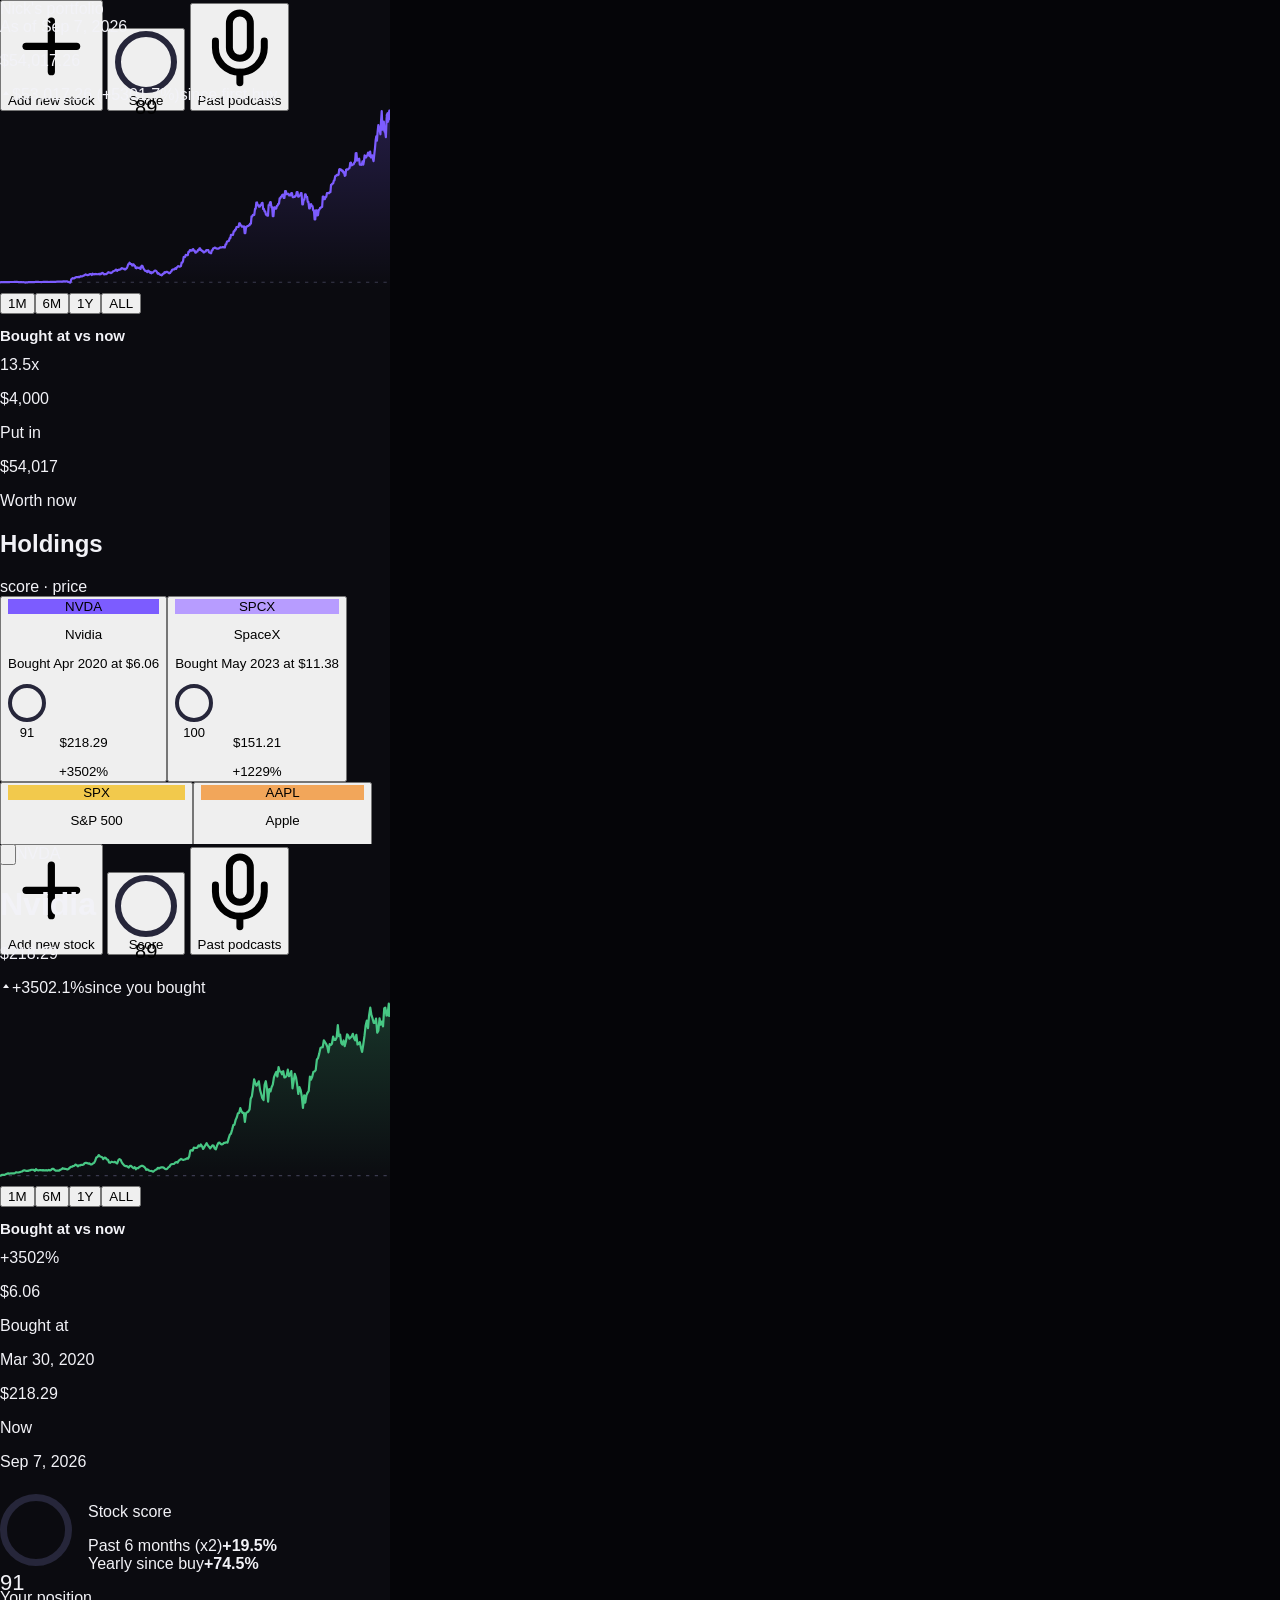
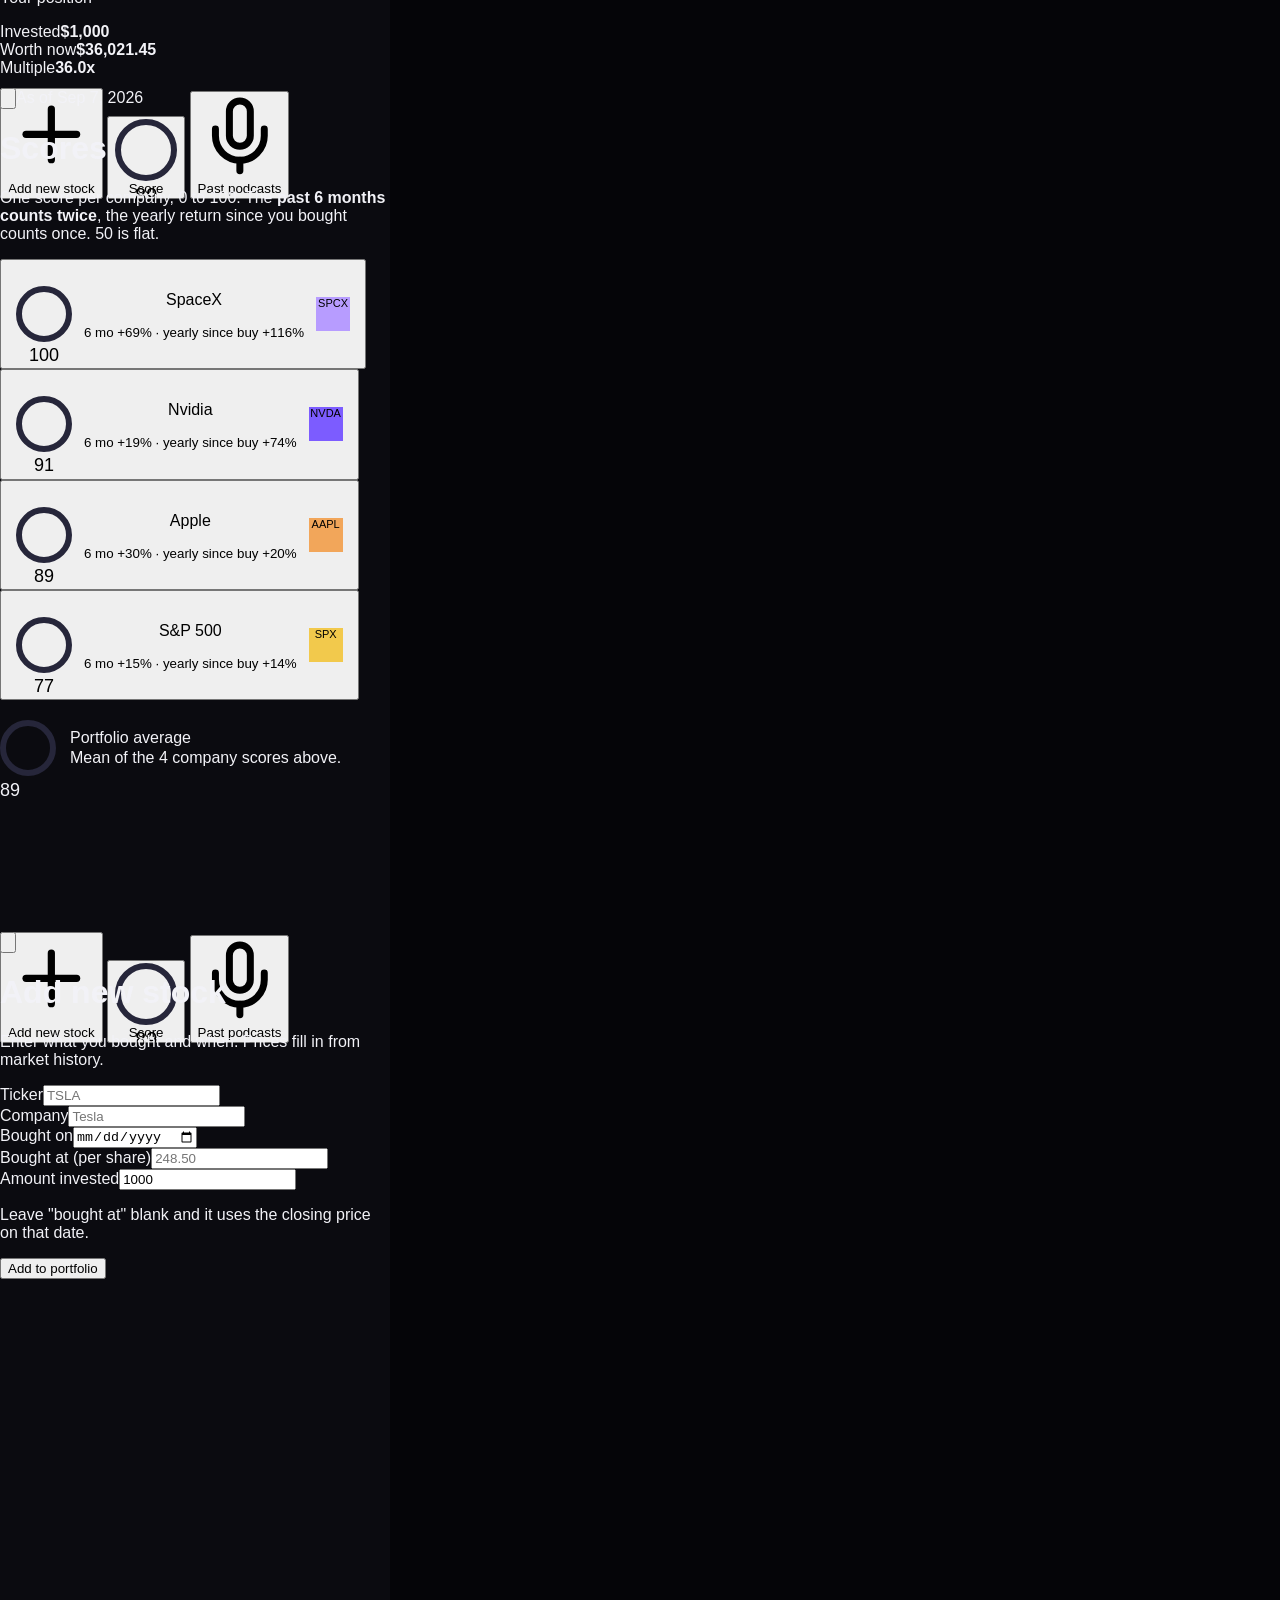
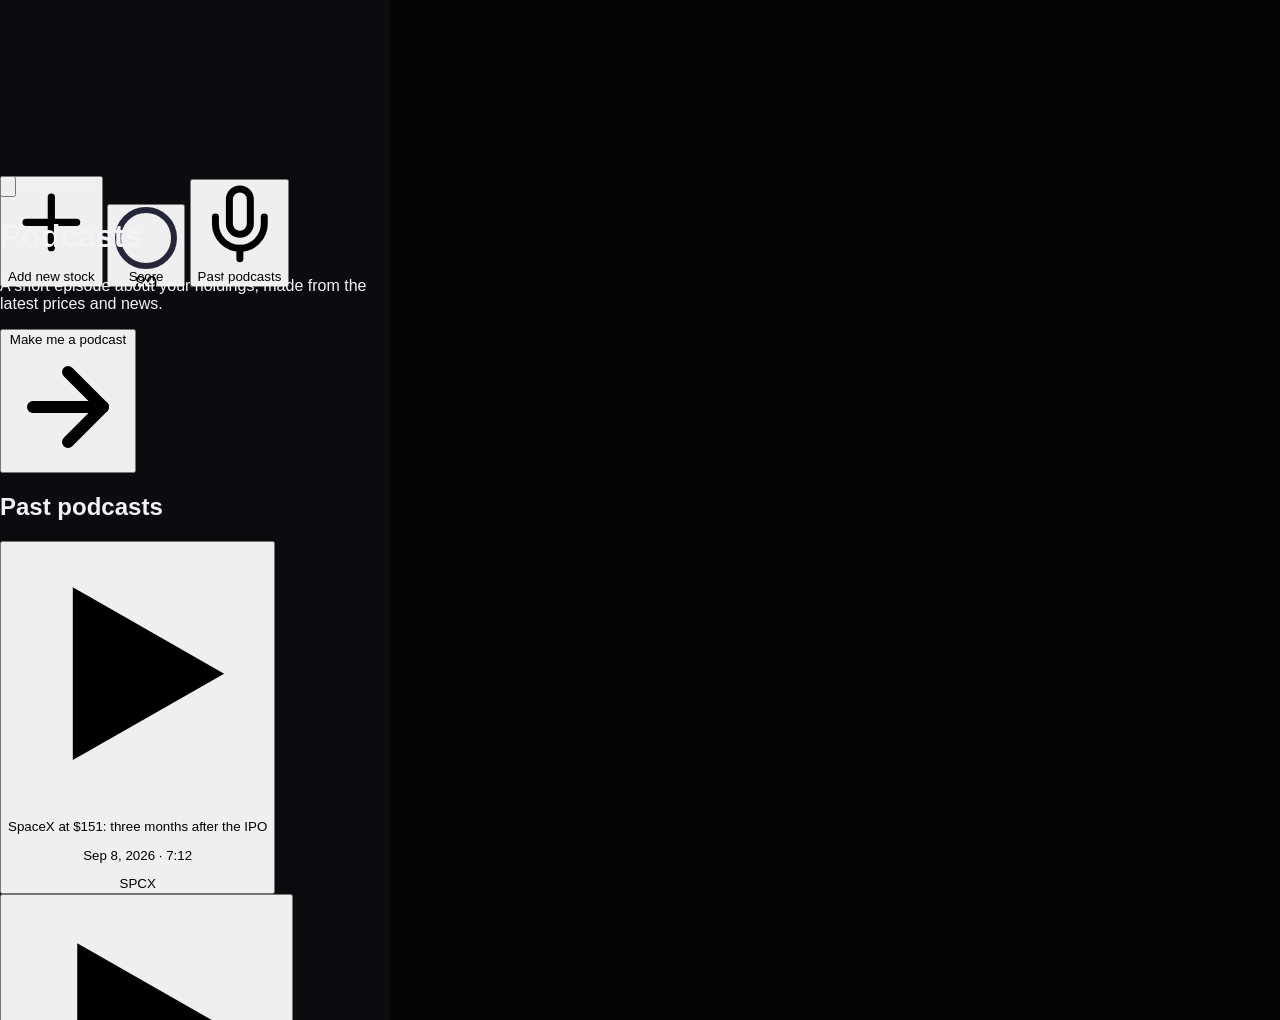
==== commit 0162c90c: "Bought-vs-now two-bar card on home and stock pages; per-company score rings on holdings; Scores scre" ====
--- a/canva-import.html
+++ b/canva-import.html
@@ -1,96 +1,4 @@
-<!doctype html><html><head><meta charset="utf-8"><title>Nick's Portfolio UI</title><style>:root { --bg: #0B0B10; --card: #15151D; --card-2: #1C1C27; --line: #26263A; --text: #F2F2F7; --muted: #8E8EA3; --accent: #7C5CFF; --accent-soft: #2A2350; --gain: #47C784; --gain-soft: #173327; --loss: #F0645A; --loss-soft: #3A1F1F; --radius: 18px; --nav-h: 84px; color-scheme: dark; }
-* { box-sizing: border-box; }
-html, body { margin: 0px; background: rgb(5, 5, 8); color: var(--text); font-family: -apple-system, BlinkMacSystemFont, "SF Pro Text", "Helvetica Neue", Helvetica, Arial, sans-serif; -webkit-font-smoothing: antialiased; }
-button { font: inherit; color: inherit; background: none; border: 0px; padding: 0px; cursor: pointer; }
-a { color: inherit; text-decoration: none; }
-.tnum { font-variant-numeric: tabular-nums; }
-.stage { min-height: 100dvh; display: grid; place-items: center; padding: 24px; }
-.phone { position: relative; width: 390px; height: 844px; background: var(--bg); border-radius: 44px; overflow: hidden; box-shadow: rgb(30, 30, 40) 0px 0px 0px 1px, rgba(0, 0, 0, 0.6) 0px 40px 80px; }
-body.fit { background: var(--bg); }
-body.fit .stage { padding: 0px; min-height: 0px; display: block; }
-body.fit .phone { border-radius: 0px; box-shadow: none; }
-@media (max-width: 420px) {
-  .stage { padding: 0px; }
-  .phone { width: 100%; height: 100dvh; border-radius: 0px; box-shadow: none; }
-}
-.screen { position: absolute; inset: 0px; overflow-y: auto; padding: 54px 20px calc(var(--nav-h) + 16px); scrollbar-width: none; }
-.screen::-webkit-scrollbar { display: none; }
-.eyebrow { font-size: 13px; color: var(--muted); letter-spacing: 0px; margin: 0px 0px 4px; }
-.h1 { font-size: 34px; font-weight: 700; margin: 0px; line-height: 1.05; text-wrap: balance; }
-.big { font-size: 38px; font-weight: 700; margin: 0px; line-height: 1.05; }
-.delta { display: flex; align-items: center; gap: 6px; font-size: 14px; margin-top: 6px; }
-.delta.up { color: var(--gain); }
-.delta.down { color: var(--loss); }
-.delta .sub { color: var(--muted); }
-.topbar { display: flex; align-items: center; justify-content: space-between; margin-bottom: 18px; }
-.iconbtn { width: 36px; height: 36px; border-radius: 12px; background: var(--card); display: grid; place-items: center; color: var(--text); }
-.iconbtn svg { width: 18px; height: 18px; }
-.chip-date { font-size: 12px; color: var(--muted); background: var(--card); padding: 6px 10px; border-radius: 999px; }
-.card { background: var(--card); border-radius: var(--radius); padding: 16px; margin-top: 16px; }
-.card.tight { padding: 14px 16px; }
-.card-title { font-size: 13px; color: var(--muted); margin: 0px 0px 4px; }
-.card-value { font-size: 22px; font-weight: 700; margin: 0px; }
-.grid2 { display: grid; grid-template-columns: 1fr 1fr; gap: 12px; margin-top: 16px; }
-.grid2 .card { margin-top: 0px; }
-.chart { position: relative; height: 170px; margin: 8px -4px 0px; }
-.chart svg { width: 100%; height: 100%; display: block; overflow: visible; }
-.ranges { display: flex; gap: 6px; margin-top: 12px; }
-.ranges button { font-size: 12px; font-weight: 600; padding: 6px 10px; border-radius: 8px; color: var(--muted); }
-.ranges button.on { background: var(--accent); color: rgb(255, 255, 255); }
-.legend { display: flex; flex-wrap: wrap; gap: 10px 14px; margin-top: 10px; font-size: 12px; color: var(--muted); }
-.legend i { display: inline-block; width: 8px; height: 8px; border-radius: 50%; margin-right: 6px; vertical-align: 1px; }
-.section { display: flex; align-items: baseline; justify-content: space-between; margin: 22px 0px 10px; }
-.section h2 { font-size: 18px; font-weight: 700; margin: 0px; }
-.section span { font-size: 12px; color: var(--muted); }
-.row { display: flex; align-items: center; gap: 12px; width: 100%; text-align: left; padding: 12px 14px; background: var(--card); border-radius: 16px; margin-bottom: 8px; }
-.row:active { background: var(--card-2); }
-.tile { width: 40px; height: 40px; border-radius: 12px; display: grid; place-items: center; font-weight: 700; font-size: 14px; color: rgb(11, 11, 16); flex: 0 0 auto; }
-.row .name { font-size: 15px; font-weight: 600; margin: 0px; }
-.row .meta { font-size: 12px; color: var(--muted); margin: 2px 0px 0px; }
-.row .right { margin-left: auto; text-align: right; }
-.row .price { font-size: 15px; font-weight: 600; margin: 0px; }
-.pill { display: inline-block; font-size: 12px; font-weight: 600; padding: 3px 8px; border-radius: 999px; margin-top: 3px; }
-.pill.up { background: var(--gain-soft); color: var(--gain); }
-.pill.down { background: var(--loss-soft); color: var(--loss); }
-.ring { position: relative; display: grid; place-items: center; }
-.ring svg { transform: rotate(-90deg); }
-.ring .num { position: absolute; font-weight: 700; letter-spacing: 0px; }
-.ring .lbl { position: absolute; font-size: 12px; color: var(--muted); top: calc(50% + var(--lbl-off,14px)); }
-.bar { height: 6px; background: var(--line); border-radius: 3px; overflow: hidden; margin-top: 8px; }
-.bar i { display: block; height: 100%; background: var(--accent); border-radius: 3px; }
-.kv { display: flex; justify-content: space-between; font-size: 13px; color: var(--muted); margin-top: 10px; }
-.kv b { color: var(--text); font-weight: 600; }
-.note { font-size: 12px; color: var(--muted); line-height: 1.45; margin: 12px 0px 0px; }
-.note b { color: var(--text); }
-.cta { display: flex; align-items: center; justify-content: center; gap: 10px; width: 100%; padding: 18px; border-radius: 999px; background: var(--accent); color: rgb(255, 255, 255); font-size: 18px; font-weight: 700; margin-top: 16px; }
-.cta svg { width: 22px; height: 22px; }
-.ep { display: flex; gap: 12px; align-items: center; width: 100%; text-align: left; padding: 12px 14px; background: var(--card); border-radius: 16px; margin-bottom: 8px; }
-.ep .play { width: 40px; height: 40px; border-radius: 50%; background: var(--accent-soft); color: var(--accent); display: grid; place-items: center; flex: 0 0 auto; }
-.ep .play svg { width: 16px; height: 16px; margin-left: 2px; }
-.ep .t { font-size: 14px; font-weight: 600; margin: 0px; line-height: 1.25; }
-.ep .m { font-size: 12px; color: var(--muted); margin: 3px 0px 0px; }
-.tags { display: flex; gap: 6px; margin-top: 6px; }
-.tags span { font-size: 10px; font-weight: 600; padding: 2px 6px; border-radius: 6px; background: var(--card-2); color: var(--muted); }
-.field { margin-top: 14px; }
-.field label { display: block; font-size: 12px; color: var(--muted); margin-bottom: 6px; }
-.field input { width: 100%; background: var(--card); border: 1px solid transparent; border-radius: 14px; padding: 14px; color: var(--text); font-size: 16px; }
-.field input:focus { outline: none; border-color: var(--accent); }
-.field input::placeholder { color: rgb(93, 93, 114); }
-.hint { font-size: 12px; color: var(--muted); margin-top: 8px; }
-.btn { display: block; width: 100%; padding: 16px; border-radius: 16px; background: var(--accent); color: rgb(255, 255, 255); font-weight: 700; font-size: 16px; text-align: center; margin-top: 22px; }
-.btn.ghost { background: var(--card); color: var(--text); }
-.tabbar { position: absolute; left: 0px; right: 0px; bottom: 0px; height: var(--nav-h); background: rgb(14, 14, 20); border-top: 1px solid rgb(26, 26, 36); display: grid; grid-template-columns: 1fr auto 1fr; align-items: start; padding: 10px 12px 0px; }
-.tab { display: flex; flex-direction: column; align-items: center; gap: 5px; font-size: 11px; font-weight: 600; color: var(--muted); padding: 6px 4px; }
-.tab > svg { width: 22px; height: 22px; }
-.tab.on { color: var(--text); }
-.tab.score { margin-top: -30px; padding: 0px; }
-.tab.score .ring { width: 62px; height: 62px; border-radius: 50%; background: rgb(14, 14, 20); box-shadow: rgb(14, 14, 20) 0px 0px 0px 6px; }
-.tab.score .num { font-size: 20px; }
-.toast { position: absolute; left: 20px; right: 20px; bottom: calc(var(--nav-h) + 12px); background: var(--card-2); color: var(--text); padding: 12px 14px; border-radius: 14px; font-size: 14px; text-align: center; opacity: 0; transform: translateY(8px); transition: opacity 0.18s ease-out, transform 0.18s ease-out; pointer-events: none; }
-.toast.show { opacity: 1; transform: none; }
-@media (prefers-reduced-motion: reduce) {
-  * { transition: none !important; }
-}
+<!doctype html><html><head><meta charset="utf-8"><title>Nick's Portfolio UI</title><style>
 .stage,.phone{all:unset}</style></head><body style="margin:0;background:#050508"><div data-document-role="page" data-label="Home" style="position:relative;width:390px;height:844px;overflow:hidden;background:#0B0B10;color:#F2F2F7;font-family:-apple-system,'SF Pro Text','Helvetica Neue',Helvetica,Arial,sans-serif">
       <main class="screen" style="position:absolute;inset:0;overflow:hidden">
   <div class="topbar"><p class="eyebrow" style="margin:0">Nick's portfolio</p><span class="chip-date">As of Sep 7, 2026</span></div>
@@ -98,30 +6,65 @@
   <div class="delta up"><svg viewBox="0 0 24 24" width="12" height="12" fill="currentColor"><path d="M12 6l6 8H6z"/></svg><span class="tnum">$53,017.26 (+5301.7%)</span><span class="sub">since first buy</span></div>
   <div class="card tight">
     <div class="chart"><svg viewBox="0 0 358 170" preserveAspectRatio="none" aria-hidden="true">
-    <defs><linearGradient id="geijfp" x1="0" x2="0" y1="0" y2="1"><stop offset="0" stop-color="#7C5CFF" stop-opacity=".22"/><stop offset="1" stop-color="#7C5CFF" stop-opacity="0"/></linearGradient></defs>
-    <path d="M0.0 163.7 L0.6 163.6 L1.3 163.6 L1.9 163.6 L2.5 163.6 L3.1 163.5 L3.8 163.5 L4.4 163.5 L5.0 163.5 L5.7 163.5 L6.3 163.5 L6.9 163.5 L7.6 163.5 L8.2 163.5 L8.8 163.5 L9.4 163.4 L10.1 163.4 L10.7 163.4 L11.3 163.4 L12.0 163.4 L12.6 163.4 L13.2 163.3 L13.8 163.4 L14.5 163.3 L15.1 163.3 L15.7 163.3 L16.4 163.4 L17.0 163.5 L17.6 163.5 L18.2 163.6 L18.9 163.5 L19.5 163.5 L20.1 163.5 L20.8 163.6 L21.4 163.5 L22.0 163.6 L22.7 163.7 L23.3 163.9 L23.9 163.8 L24.5 163.7 L25.2 163.7 L25.8 163.6 L26.4 163.6 L27.1 163.6 L27.7 163.6 L28.3 163.5 L28.9 163.5 L29.6 163.4 L30.2 163.5 L30.8 163.4 L31.5 163.5 L32.1 163.4 L32.7 163.3 L33.3 163.3 L34.0 163.3 L34.6 163.3 L35.2 163.3 L35.9 163.4 L36.5 163.4 L37.1 163.4 L37.8 163.5 L38.4 163.4 L39.0 163.4 L39.6 163.3 L40.3 163.3 L40.9 163.2 L41.5 163.2 L42.2 163.3 L42.8 163.2 L43.4 163.3 L44.0 163.3 L44.7 163.4 L45.3 163.4 L45.9 163.3 L46.6 163.3 L47.2 163.2 L47.8 163.2 L48.4 163.3 L49.1 163.3 L49.7 163.3 L50.3 163.2 L51.0 163.2 L51.6 163.2 L52.2 163.1 L52.9 163.1 L53.5 163.1 L54.1 163.1 L54.7 163.1 L55.4 163.0 L56.0 163.0 L56.6 163.0 L57.3 163.0 L57.9 162.9 L58.5 162.9 L59.1 162.9 L59.8 163.0 L60.4 162.9 L61.0 162.8 L61.7 162.9 L62.3 163.3 L62.9 163.3 L63.5 163.6 L64.2 164.0 L64.8 163.7 L65.4 160.9 L66.1 160.4 L66.7 159.9 L67.3 160.0 L68.0 160.1 L68.6 159.6 L69.2 159.4 L69.8 159.0 L70.5 159.0 L71.1 158.8 L71.7 159.0 L72.4 158.7 L73.0 158.9 L73.6 158.5 L74.2 158.1 L74.9 158.2 L75.5 158.2 L76.1 157.9 L76.8 157.5 L77.4 157.3 L78.0 156.8 L78.6 156.4 L79.3 156.8 L79.9 157.1 L80.5 157.1 L81.2 156.8 L81.8 156.7 L82.4 156.2 L83.1 156.2 L83.7 156.3 L84.3 157.0 L84.9 155.8 L85.6 156.3 L86.2 156.4 L86.8 156.2 L87.5 156.0 L88.1 156.3 L88.7 156.2 L89.3 156.3 L90.0 156.2 L90.6 156.0 L91.2 156.3 L91.9 155.8 L92.5 156.3 L93.1 155.8 L93.7 155.1 L94.4 155.2 L95.0 155.8 L95.6 156.4 L96.3 156.1 L96.9 156.1 L97.5 156.1 L98.2 155.6 L98.8 155.2 L99.4 154.4 L100.0 154.7 L100.7 154.8 L101.3 154.8 L101.9 155.2 L102.6 154.8 L103.2 154.2 L103.8 153.5 L104.4 153.4 L105.1 153.1 L105.7 152.8 L106.3 152.0 L107.0 152.2 L107.6 153.1 L108.2 152.4 L108.8 152.4 L109.5 152.0 L110.1 152.0 L110.7 151.8 L111.4 150.8 L112.0 150.7 L112.6 151.0 L113.3 151.3 L113.9 151.2 L114.5 151.9 L115.1 151.8 L115.8 151.2 L116.4 150.7 L117.0 149.3 L117.7 147.2 L118.3 147.0 L118.9 145.7 L119.5 146.5 L120.2 147.0 L120.8 147.0 L121.4 148.3 L122.1 147.3 L122.7 147.3 L123.3 148.5 L123.9 148.6 L124.6 150.6 L125.2 150.8 L125.8 150.0 L126.5 150.3 L127.1 150.5 L127.7 150.2 L128.4 150.9 L129.0 151.4 L129.6 149.1 L130.2 148.4 L130.9 148.9 L131.5 150.6 L132.1 151.6 L132.8 152.6 L133.4 153.2 L134.0 153.1 L134.6 153.7 L135.3 154.3 L135.9 153.0 L136.5 153.1 L137.2 154.2 L137.8 154.9 L138.4 154.1 L139.0 155.4 L139.7 154.7 L140.3 154.8 L140.9 154.0 L141.6 153.4 L142.2 153.0 L142.8 152.9 L143.5 153.4 L144.1 154.3 L144.7 155.7 L145.3 155.2 L146.0 156.0 L146.6 156.5 L147.2 156.8 L147.9 156.8 L148.5 157.3 L149.1 156.5 L149.7 155.7 L150.4 155.7 L151.0 154.4 L151.6 154.9 L152.3 154.4 L152.9 154.0 L153.5 154.1 L154.1 154.4 L154.8 155.1 L155.4 155.4 L156.0 155.2 L156.7 154.1 L157.3 153.7 L157.9 152.4 L158.6 152.0 L159.2 151.9 L159.8 151.9 L160.4 151.1 L161.1 150.7 L161.7 151.4 L162.3 150.0 L163.0 149.4 L163.6 148.8 L164.2 149.2 L164.8 149.3 L165.5 149.1 L166.1 148.8 L166.7 145.5 L167.4 145.6 L168.0 144.2 L168.6 140.5 L169.2 140.3 L169.9 140.5 L170.5 138.5 L171.1 138.8 L171.8 138.7 L172.4 138.7 L173.0 135.7 L173.7 135.7 L174.3 134.2 L174.9 134.2 L175.5 134.7 L176.2 134.6 L176.8 133.4 L177.4 133.3 L178.1 134.6 L178.7 134.6 L179.3 136.5 L179.9 136.5 L180.6 135.5 L181.2 135.4 L181.8 134.0 L182.5 134.0 L183.1 132.6 L183.7 132.5 L184.3 134.2 L185.0 134.1 L185.6 135.0 L186.2 135.0 L186.9 136.2 L187.5 136.2 L188.1 135.4 L188.8 135.3 L189.4 134.1 L190.0 134.1 L190.6 134.2 L191.3 134.2 L191.9 136.3 L192.5 136.3 L193.2 136.9 L193.8 136.9 L194.4 134.3 L195.0 134.3 L195.7 132.5 L196.3 132.5 L196.9 131.9 L197.6 131.9 L198.2 132.5 L198.8 132.5 L199.4 132.9 L200.1 132.9 L200.7 132.5 L201.3 132.4 L202.0 131.6 L202.6 131.6 L203.2 131.7 L203.9 131.6 L204.5 131.3 L205.1 131.3 L205.7 131.7 L206.4 131.7 L207.0 128.9 L207.6 128.9 L208.3 126.4 L208.9 126.4 L209.5 125.6 L210.1 125.6 L210.8 123.2 L211.4 123.2 L212.0 120.2 L212.7 120.2 L213.3 120.1 L213.9 120.1 L214.5 117.0 L215.2 117.0 L215.8 115.3 L216.4 115.3 L217.1 113.0 L217.7 112.9 L218.3 112.8 L219.0 112.8 L219.6 109.6 L220.2 109.5 L220.8 111.4 L221.5 111.4 L222.1 112.6 L222.7 112.6 L223.4 112.5 L224.0 112.4 L224.6 118.5 L225.2 118.5 L225.9 112.8 L226.5 112.7 L227.1 112.0 L227.8 112.0 L228.4 111.4 L229.0 111.3 L229.6 109.9 L230.3 109.9 L230.9 103.2 L231.5 103.2 L232.2 101.7 L232.8 101.7 L233.4 101.7 L234.1 96.2 L234.7 96.1 L235.3 90.5 L235.9 90.4 L236.6 93.0 L237.2 92.9 L237.8 94.3 L238.5 94.2 L239.1 92.7 L239.7 92.6 L240.3 90.9 L241.0 90.8 L241.6 96.4 L242.2 96.3 L242.9 98.7 L243.5 98.6 L244.1 101.5 L244.7 101.4 L245.4 102.6 L246.0 102.5 L246.6 92.7 L247.3 92.6 L247.9 90.2 L248.5 90.1 L249.2 94.8 L249.8 94.7 L250.4 103.0 L251.0 102.9 L251.7 94.9 L252.3 94.8 L252.9 96.1 L253.6 96.0 L254.2 93.4 L254.8 93.3 L255.4 91.6 L256.1 91.5 L256.7 86.7 L257.3 86.6 L258.0 84.9 L258.6 84.8 L259.2 83.3 L259.8 83.2 L260.5 86.3 L261.1 86.2 L261.7 80.0 L262.4 79.9 L263.0 82.8 L263.6 82.7 L264.3 82.5 L264.9 82.4 L265.5 84.0 L266.1 83.9 L266.8 83.9 L267.4 81.7 L268.0 81.7 L268.7 85.5 L269.3 85.5 L269.9 85.3 L270.5 85.3 L271.2 84.1 L271.8 84.1 L272.4 80.8 L273.1 80.8 L273.7 85.0 L274.3 85.0 L274.9 84.1 L275.6 84.0 L276.2 81.7 L276.8 81.7 L277.5 92.2 L278.1 92.2 L278.7 87.7 L279.4 87.7 L280.0 83.0 L280.6 83.0 L281.2 85.2 L281.9 85.2 L282.5 89.8 L283.1 89.8 L283.8 95.8 L284.4 95.8 L285.0 92.1 L285.6 92.0 L286.3 93.8 L286.9 93.8 L287.5 97.7 L288.2 97.7 L288.8 106.0 L289.4 106.0 L290.0 97.6 L290.7 97.6 L291.3 102.2 L291.9 102.1 L292.6 97.1 L293.2 97.1 L293.8 95.3 L294.5 95.3 L295.1 94.4 L295.7 94.4 L296.3 84.9 L297.0 84.9 L297.6 87.3 L298.2 87.3 L298.9 85.2 L299.5 85.2 L300.1 81.9 L300.7 81.9 L301.4 81.9 L302.0 81.9 L302.6 80.9 L303.3 80.9 L303.9 74.1 L304.5 74.0 L305.1 73.0 L305.8 72.9 L306.4 70.4 L307.0 70.0 L307.7 66.4 L308.3 66.1 L308.9 65.4 L309.6 65.0 L310.2 65.3 L310.8 64.9 L311.4 60.1 L312.1 59.7 L312.7 60.7 L313.3 60.3 L314.0 61.6 L314.6 61.2 L315.2 62.9 L315.8 62.6 L316.5 65.9 L317.1 65.5 L317.7 60.3 L318.4 60.0 L319.0 60.3 L319.6 59.9 L320.2 59.1 L320.9 58.7 L321.5 54.1 L322.1 53.8 L322.8 56.3 L323.4 55.9 L324.0 55.6 L324.7 55.3 L325.3 53.6 L325.9 53.2 L326.5 45.3 L327.2 45.0 L327.8 51.9 L328.4 51.6 L329.1 50.5 L329.7 50.2 L330.3 55.7 L330.9 55.4 L331.6 55.9 L332.2 55.5 L332.8 52.6 L333.5 55.7 L334.1 52.4 L334.7 47.2 L335.3 47.6 L336.0 49.1 L336.6 48.0 L337.2 46.9 L337.9 44.6 L338.5 46.5 L339.1 47.6 L339.8 43.6 L340.4 49.1 L341.0 48.5 L341.6 47.1 L342.3 50.3 L342.9 52.4 L343.5 46.9 L344.2 40.7 L344.8 33.5 L345.4 29.8 L346.0 33.7 L346.7 24.8 L347.3 19.4 L347.9 23.4 L348.6 24.7 L349.2 27.8 L349.8 15.4 L350.4 6.5 L351.1 23.6 L351.7 19.8 L352.3 16.1 L353.0 25.3 L353.6 25.7 L354.2 30.5 L354.9 12.9 L355.5 10.6 L356.1 16.4 L356.7 13.7 L357.4 6.0 L358.0 10.7 L358 170 L0 170 Z" fill="url(#geijfp)"/>
+    <defs><linearGradient id="g39eip" x1="0" x2="0" y1="0" y2="1"><stop offset="0" stop-color="#7C5CFF" stop-opacity=".22"/><stop offset="1" stop-color="#7C5CFF" stop-opacity="0"/></linearGradient></defs>
+    <path d="M0.0 163.7 L0.6 163.6 L1.3 163.6 L1.9 163.6 L2.5 163.6 L3.1 163.5 L3.8 163.5 L4.4 163.5 L5.0 163.5 L5.7 163.5 L6.3 163.5 L6.9 163.5 L7.6 163.5 L8.2 163.5 L8.8 163.5 L9.4 163.4 L10.1 163.4 L10.7 163.4 L11.3 163.4 L12.0 163.4 L12.6 163.4 L13.2 163.3 L13.8 163.4 L14.5 163.3 L15.1 163.3 L15.7 163.3 L16.4 163.4 L17.0 163.5 L17.6 163.5 L18.2 163.6 L18.9 163.5 L19.5 163.5 L20.1 163.5 L20.8 163.6 L21.4 163.5 L22.0 163.6 L22.7 163.7 L23.3 163.9 L23.9 163.8 L24.5 163.7 L25.2 163.7 L25.8 163.6 L26.4 163.6 L27.1 163.6 L27.7 163.6 L28.3 163.5 L28.9 163.5 L29.6 163.4 L30.2 163.5 L30.8 163.4 L31.5 163.5 L32.1 163.4 L32.7 163.3 L33.3 163.3 L34.0 163.3 L34.6 163.3 L35.2 163.3 L35.9 163.4 L36.5 163.4 L37.1 163.4 L37.8 163.5 L38.4 163.4 L39.0 163.4 L39.6 163.3 L40.3 163.3 L40.9 163.2 L41.5 163.2 L42.2 163.3 L42.8 163.2 L43.4 163.3 L44.0 163.3 L44.7 163.4 L45.3 163.4 L45.9 163.3 L46.6 163.3 L47.2 163.2 L47.8 163.2 L48.4 163.3 L49.1 163.3 L49.7 163.3 L50.3 163.2 L51.0 163.2 L51.6 163.2 L52.2 163.1 L52.9 163.1 L53.5 163.1 L54.1 163.1 L54.7 163.1 L55.4 163.0 L56.0 163.0 L56.6 163.0 L57.3 163.0 L57.9 162.9 L58.5 162.9 L59.1 162.9 L59.8 163.0 L60.4 162.9 L61.0 162.8 L61.7 162.9 L62.3 163.3 L62.9 163.3 L63.5 163.6 L64.2 164.0 L64.8 163.7 L65.4 160.9 L66.1 160.4 L66.7 159.9 L67.3 160.0 L68.0 160.1 L68.6 159.6 L69.2 159.4 L69.8 159.0 L70.5 159.0 L71.1 158.8 L71.7 159.0 L72.4 158.7 L73.0 158.9 L73.6 158.5 L74.2 158.1 L74.9 158.2 L75.5 158.2 L76.1 157.9 L76.8 157.5 L77.4 157.3 L78.0 156.8 L78.6 156.4 L79.3 156.8 L79.9 157.1 L80.5 157.1 L81.2 156.8 L81.8 156.7 L82.4 156.2 L83.1 156.2 L83.7 156.3 L84.3 157.0 L84.9 155.8 L85.6 156.3 L86.2 156.4 L86.8 156.2 L87.5 156.0 L88.1 156.3 L88.7 156.2 L89.3 156.3 L90.0 156.2 L90.6 156.0 L91.2 156.3 L91.9 155.8 L92.5 156.3 L93.1 155.8 L93.7 155.1 L94.4 155.2 L95.0 155.8 L95.6 156.4 L96.3 156.1 L96.9 156.1 L97.5 156.1 L98.2 155.6 L98.8 155.2 L99.4 154.4 L100.0 154.7 L100.7 154.8 L101.3 154.8 L101.9 155.2 L102.6 154.8 L103.2 154.2 L103.8 153.5 L104.4 153.4 L105.1 153.1 L105.7 152.8 L106.3 152.0 L107.0 152.2 L107.6 153.1 L108.2 152.4 L108.8 152.4 L109.5 152.0 L110.1 152.0 L110.7 151.8 L111.4 150.8 L112.0 150.7 L112.6 151.0 L113.3 151.3 L113.9 151.2 L114.5 151.9 L115.1 151.8 L115.8 151.2 L116.4 150.7 L117.0 149.3 L117.7 147.2 L118.3 147.0 L118.9 145.7 L119.5 146.5 L120.2 147.0 L120.8 147.0 L121.4 148.3 L122.1 147.3 L122.7 147.3 L123.3 148.5 L123.9 148.6 L124.6 150.6 L125.2 150.8 L125.8 150.0 L126.5 150.3 L127.1 150.5 L127.7 150.2 L128.4 150.9 L129.0 151.4 L129.6 149.1 L130.2 148.4 L130.9 148.9 L131.5 150.6 L132.1 151.6 L132.8 152.6 L133.4 153.2 L134.0 153.1 L134.6 153.7 L135.3 154.3 L135.9 153.0 L136.5 153.1 L137.2 154.2 L137.8 154.9 L138.4 154.1 L139.0 155.4 L139.7 154.7 L140.3 154.8 L140.9 154.0 L141.6 153.4 L142.2 153.0 L142.8 152.9 L143.5 153.4 L144.1 154.3 L144.7 155.7 L145.3 155.2 L146.0 156.0 L146.6 156.5 L147.2 156.8 L147.9 156.8 L148.5 157.3 L149.1 156.5 L149.7 155.7 L150.4 155.7 L151.0 154.4 L151.6 154.9 L152.3 154.4 L152.9 154.0 L153.5 154.1 L154.1 154.4 L154.8 155.1 L155.4 155.4 L156.0 155.2 L156.7 154.1 L157.3 153.7 L157.9 152.4 L158.6 152.0 L159.2 151.9 L159.8 151.9 L160.4 151.1 L161.1 150.7 L161.7 151.4 L162.3 150.0 L163.0 149.4 L163.6 148.8 L164.2 149.2 L164.8 149.3 L165.5 149.1 L166.1 148.8 L166.7 145.5 L167.4 145.6 L168.0 144.2 L168.6 140.5 L169.2 140.3 L169.9 140.5 L170.5 138.5 L171.1 138.8 L171.8 138.7 L172.4 138.7 L173.0 135.7 L173.7 135.7 L174.3 134.2 L174.9 134.2 L175.5 134.7 L176.2 134.6 L176.8 133.4 L177.4 133.3 L178.1 134.6 L178.7 134.6 L179.3 136.5 L179.9 136.5 L180.6 135.5 L181.2 135.4 L181.8 134.0 L182.5 134.0 L183.1 132.6 L183.7 132.5 L184.3 134.2 L185.0 134.1 L185.6 135.0 L186.2 135.0 L186.9 136.2 L187.5 136.2 L188.1 135.4 L188.8 135.3 L189.4 134.1 L190.0 134.1 L190.6 134.2 L191.3 134.2 L191.9 136.3 L192.5 136.3 L193.2 136.9 L193.8 136.9 L194.4 134.3 L195.0 134.3 L195.7 132.5 L196.3 132.5 L196.9 131.9 L197.6 131.9 L198.2 132.5 L198.8 132.5 L199.4 132.9 L200.1 132.9 L200.7 132.5 L201.3 132.4 L202.0 131.6 L202.6 131.6 L203.2 131.7 L203.9 131.6 L204.5 131.3 L205.1 131.3 L205.7 131.7 L206.4 131.7 L207.0 128.9 L207.6 128.9 L208.3 126.4 L208.9 126.4 L209.5 125.6 L210.1 125.6 L210.8 123.2 L211.4 123.2 L212.0 120.2 L212.7 120.2 L213.3 120.1 L213.9 120.1 L214.5 117.0 L215.2 117.0 L215.8 115.3 L216.4 115.3 L217.1 113.0 L217.7 112.9 L218.3 112.8 L219.0 112.8 L219.6 109.6 L220.2 109.5 L220.8 111.4 L221.5 111.4 L222.1 112.6 L222.7 112.6 L223.4 112.5 L224.0 112.4 L224.6 118.5 L225.2 118.5 L225.9 112.8 L226.5 112.7 L227.1 112.0 L227.8 112.0 L228.4 111.4 L229.0 111.3 L229.6 109.9 L230.3 109.9 L230.9 103.2 L231.5 103.2 L232.2 101.7 L232.8 101.7 L233.4 101.7 L234.1 96.2 L234.7 96.1 L235.3 90.5 L235.9 90.4 L236.6 93.0 L237.2 92.9 L237.8 94.3 L238.5 94.2 L239.1 92.7 L239.7 92.6 L240.3 90.9 L241.0 90.8 L241.6 96.4 L242.2 96.3 L242.9 98.7 L243.5 98.6 L244.1 101.5 L244.7 101.4 L245.4 102.6 L246.0 102.5 L246.6 92.7 L247.3 92.6 L247.9 90.2 L248.5 90.1 L249.2 94.8 L249.8 94.7 L250.4 103.0 L251.0 102.9 L251.7 94.9 L252.3 94.8 L252.9 96.1 L253.6 96.0 L254.2 93.4 L254.8 93.3 L255.4 91.6 L256.1 91.5 L256.7 86.7 L257.3 86.6 L258.0 84.9 L258.6 84.8 L259.2 83.3 L259.8 83.2 L260.5 86.3 L261.1 86.2 L261.7 80.0 L262.4 79.9 L263.0 82.8 L263.6 82.7 L264.3 82.5 L264.9 82.4 L265.5 84.0 L266.1 83.9 L266.8 83.9 L267.4 81.7 L268.0 81.7 L268.7 85.5 L269.3 85.5 L269.9 85.3 L270.5 85.3 L271.2 84.1 L271.8 84.1 L272.4 80.8 L273.1 80.8 L273.7 85.0 L274.3 85.0 L274.9 84.1 L275.6 84.0 L276.2 81.7 L276.8 81.7 L277.5 92.2 L278.1 92.2 L278.7 87.7 L279.4 87.7 L280.0 83.0 L280.6 83.0 L281.2 85.2 L281.9 85.2 L282.5 89.8 L283.1 89.8 L283.8 95.8 L284.4 95.8 L285.0 92.1 L285.6 92.0 L286.3 93.8 L286.9 93.8 L287.5 97.7 L288.2 97.7 L288.8 106.0 L289.4 106.0 L290.0 97.6 L290.7 97.6 L291.3 102.2 L291.9 102.1 L292.6 97.1 L293.2 97.1 L293.8 95.3 L294.5 95.3 L295.1 94.4 L295.7 94.4 L296.3 84.9 L297.0 84.9 L297.6 87.3 L298.2 87.3 L298.9 85.2 L299.5 85.2 L300.1 81.9 L300.7 81.9 L301.4 81.9 L302.0 81.9 L302.6 80.9 L303.3 80.9 L303.9 74.1 L304.5 74.0 L305.1 73.0 L305.8 72.9 L306.4 70.4 L307.0 70.0 L307.7 66.4 L308.3 66.1 L308.9 65.4 L309.6 65.0 L310.2 65.3 L310.8 64.9 L311.4 60.1 L312.1 59.7 L312.7 60.7 L313.3 60.3 L314.0 61.6 L314.6 61.2 L315.2 62.9 L315.8 62.6 L316.5 65.9 L317.1 65.5 L317.7 60.3 L318.4 60.0 L319.0 60.3 L319.6 59.9 L320.2 59.1 L320.9 58.7 L321.5 54.1 L322.1 53.8 L322.8 56.3 L323.4 55.9 L324.0 55.6 L324.7 55.3 L325.3 53.6 L325.9 53.2 L326.5 45.3 L327.2 45.0 L327.8 51.9 L328.4 51.6 L329.1 50.5 L329.7 50.2 L330.3 55.7 L330.9 55.4 L331.6 55.9 L332.2 55.5 L332.8 52.6 L333.5 55.7 L334.1 52.4 L334.7 47.2 L335.3 47.6 L336.0 49.1 L336.6 48.0 L337.2 46.9 L337.9 44.6 L338.5 46.5 L339.1 47.6 L339.8 43.6 L340.4 49.1 L341.0 48.5 L341.6 47.1 L342.3 50.3 L342.9 52.4 L343.5 46.9 L344.2 40.7 L344.8 33.5 L345.4 29.8 L346.0 33.7 L346.7 24.8 L347.3 19.4 L347.9 23.4 L348.6 24.7 L349.2 27.8 L349.8 15.4 L350.4 6.5 L351.1 23.6 L351.7 19.8 L352.3 16.1 L353.0 25.3 L353.6 25.7 L354.2 30.5 L354.9 12.9 L355.5 10.6 L356.1 16.4 L356.7 13.7 L357.4 6.0 L358.0 10.7 L358 170 L0 170 Z" fill="url(#g39eip)"/>
     <line x1="0" x2="358" y1="163.7" y2="163.7" stroke="#3A3A4E" stroke-dasharray="3 5" stroke-width="1"/>
     <path d="M0.0 163.7 L0.6 163.6 L1.3 163.6 L1.9 163.6 L2.5 163.6 L3.1 163.5 L3.8 163.5 L4.4 163.5 L5.0 163.5 L5.7 163.5 L6.3 163.5 L6.9 163.5 L7.6 163.5 L8.2 163.5 L8.8 163.5 L9.4 163.4 L10.1 163.4 L10.7 163.4 L11.3 163.4 L12.0 163.4 L12.6 163.4 L13.2 163.3 L13.8 163.4 L14.5 163.3 L15.1 163.3 L15.7 163.3 L16.4 163.4 L17.0 163.5 L17.6 163.5 L18.2 163.6 L18.9 163.5 L19.5 163.5 L20.1 163.5 L20.8 163.6 L21.4 163.5 L22.0 163.6 L22.7 163.7 L23.3 163.9 L23.9 163.8 L24.5 163.7 L25.2 163.7 L25.8 163.6 L26.4 163.6 L27.1 163.6 L27.7 163.6 L28.3 163.5 L28.9 163.5 L29.6 163.4 L30.2 163.5 L30.8 163.4 L31.5 163.5 L32.1 163.4 L32.7 163.3 L33.3 163.3 L34.0 163.3 L34.6 163.3 L35.2 163.3 L35.9 163.4 L36.5 163.4 L37.1 163.4 L37.8 163.5 L38.4 163.4 L39.0 163.4 L39.6 163.3 L40.3 163.3 L40.9 163.2 L41.5 163.2 L42.2 163.3 L42.8 163.2 L43.4 163.3 L44.0 163.3 L44.7 163.4 L45.3 163.4 L45.9 163.3 L46.6 163.3 L47.2 163.2 L47.8 163.2 L48.4 163.3 L49.1 163.3 L49.7 163.3 L50.3 163.2 L51.0 163.2 L51.6 163.2 L52.2 163.1 L52.9 163.1 L53.5 163.1 L54.1 163.1 L54.7 163.1 L55.4 163.0 L56.0 163.0 L56.6 163.0 L57.3 163.0 L57.9 162.9 L58.5 162.9 L59.1 162.9 L59.8 163.0 L60.4 162.9 L61.0 162.8 L61.7 162.9 L62.3 163.3 L62.9 163.3 L63.5 163.6 L64.2 164.0 L64.8 163.7 L65.4 160.9 L66.1 160.4 L66.7 159.9 L67.3 160.0 L68.0 160.1 L68.6 159.6 L69.2 159.4 L69.8 159.0 L70.5 159.0 L71.1 158.8 L71.7 159.0 L72.4 158.7 L73.0 158.9 L73.6 158.5 L74.2 158.1 L74.9 158.2 L75.5 158.2 L76.1 157.9 L76.8 157.5 L77.4 157.3 L78.0 156.8 L78.6 156.4 L79.3 156.8 L79.9 157.1 L80.5 157.1 L81.2 156.8 L81.8 156.7 L82.4 156.2 L83.1 156.2 L83.7 156.3 L84.3 157.0 L84.9 155.8 L85.6 156.3 L86.2 156.4 L86.8 156.2 L87.5 156.0 L88.1 156.3 L88.7 156.2 L89.3 156.3 L90.0 156.2 L90.6 156.0 L91.2 156.3 L91.9 155.8 L92.5 156.3 L93.1 155.8 L93.7 155.1 L94.4 155.2 L95.0 155.8 L95.6 156.4 L96.3 156.1 L96.9 156.1 L97.5 156.1 L98.2 155.6 L98.8 155.2 L99.4 154.4 L100.0 154.7 L100.7 154.8 L101.3 154.8 L101.9 155.2 L102.6 154.8 L103.2 154.2 L103.8 153.5 L104.4 153.4 L105.1 153.1 L105.7 152.8 L106.3 152.0 L107.0 152.2 L107.6 153.1 L108.2 152.4 L108.8 152.4 L109.5 152.0 L110.1 152.0 L110.7 151.8 L111.4 150.8 L112.0 150.7 L112.6 151.0 L113.3 151.3 L113.9 151.2 L114.5 151.9 L115.1 151.8 L115.8 151.2 L116.4 150.7 L117.0 149.3 L117.7 147.2 L118.3 147.0 L118.9 145.7 L119.5 146.5 L120.2 147.0 L120.8 147.0 L121.4 148.3 L122.1 147.3 L122.7 147.3 L123.3 148.5 L123.9 148.6 L124.6 150.6 L125.2 150.8 L125.8 150.0 L126.5 150.3 L127.1 150.5 L127.7 150.2 L128.4 150.9 L129.0 151.4 L129.6 149.1 L130.2 148.4 L130.9 148.9 L131.5 150.6 L132.1 151.6 L132.8 152.6 L133.4 153.2 L134.0 153.1 L134.6 153.7 L135.3 154.3 L135.9 153.0 L136.5 153.1 L137.2 154.2 L137.8 154.9 L138.4 154.1 L139.0 155.4 L139.7 154.7 L140.3 154.8 L140.9 154.0 L141.6 153.4 L142.2 153.0 L142.8 152.9 L143.5 153.4 L144.1 154.3 L144.7 155.7 L145.3 155.2 L146.0 156.0 L146.6 156.5 L147.2 156.8 L147.9 156.8 L148.5 157.3 L149.1 156.5 L149.7 155.7 L150.4 155.7 L151.0 154.4 L151.6 154.9 L152.3 154.4 L152.9 154.0 L153.5 154.1 L154.1 154.4 L154.8 155.1 L155.4 155.4 L156.0 155.2 L156.7 154.1 L157.3 153.7 L157.9 152.4 L158.6 152.0 L159.2 151.9 L159.8 151.9 L160.4 151.1 L161.1 150.7 L161.7 151.4 L162.3 150.0 L163.0 149.4 L163.6 148.8 L164.2 149.2 L164.8 149.3 L165.5 149.1 L166.1 148.8 L166.7 145.5 L167.4 145.6 L168.0 144.2 L168.6 140.5 L169.2 140.3 L169.9 140.5 L170.5 138.5 L171.1 138.8 L171.8 138.7 L172.4 138.7 L173.0 135.7 L173.7 135.7 L174.3 134.2 L174.9 134.2 L175.5 134.7 L176.2 134.6 L176.8 133.4 L177.4 133.3 L178.1 134.6 L178.7 134.6 L179.3 136.5 L179.9 136.5 L180.6 135.5 L181.2 135.4 L181.8 134.0 L182.5 134.0 L183.1 132.6 L183.7 132.5 L184.3 134.2 L185.0 134.1 L185.6 135.0 L186.2 135.0 L186.9 136.2 L187.5 136.2 L188.1 135.4 L188.8 135.3 L189.4 134.1 L190.0 134.1 L190.6 134.2 L191.3 134.2 L191.9 136.3 L192.5 136.3 L193.2 136.9 L193.8 136.9 L194.4 134.3 L195.0 134.3 L195.7 132.5 L196.3 132.5 L196.9 131.9 L197.6 131.9 L198.2 132.5 L198.8 132.5 L199.4 132.9 L200.1 132.9 L200.7 132.5 L201.3 132.4 L202.0 131.6 L202.6 131.6 L203.2 131.7 L203.9 131.6 L204.5 131.3 L205.1 131.3 L205.7 131.7 L206.4 131.7 L207.0 128.9 L207.6 128.9 L208.3 126.4 L208.9 126.4 L209.5 125.6 L210.1 125.6 L210.8 123.2 L211.4 123.2 L212.0 120.2 L212.7 120.2 L213.3 120.1 L213.9 120.1 L214.5 117.0 L215.2 117.0 L215.8 115.3 L216.4 115.3 L217.1 113.0 L217.7 112.9 L218.3 112.8 L219.0 112.8 L219.6 109.6 L220.2 109.5 L220.8 111.4 L221.5 111.4 L222.1 112.6 L222.7 112.6 L223.4 112.5 L224.0 112.4 L224.6 118.5 L225.2 118.5 L225.9 112.8 L226.5 112.7 L227.1 112.0 L227.8 112.0 L228.4 111.4 L229.0 111.3 L229.6 109.9 L230.3 109.9 L230.9 103.2 L231.5 103.2 L232.2 101.7 L232.8 101.7 L233.4 101.7 L234.1 96.2 L234.7 96.1 L235.3 90.5 L235.9 90.4 L236.6 93.0 L237.2 92.9 L237.8 94.3 L238.5 94.2 L239.1 92.7 L239.7 92.6 L240.3 90.9 L241.0 90.8 L241.6 96.4 L242.2 96.3 L242.9 98.7 L243.5 98.6 L244.1 101.5 L244.7 101.4 L245.4 102.6 L246.0 102.5 L246.6 92.7 L247.3 92.6 L247.9 90.2 L248.5 90.1 L249.2 94.8 L249.8 94.7 L250.4 103.0 L251.0 102.9 L251.7 94.9 L252.3 94.8 L252.9 96.1 L253.6 96.0 L254.2 93.4 L254.8 93.3 L255.4 91.6 L256.1 91.5 L256.7 86.7 L257.3 86.6 L258.0 84.9 L258.6 84.8 L259.2 83.3 L259.8 83.2 L260.5 86.3 L261.1 86.2 L261.7 80.0 L262.4 79.9 L263.0 82.8 L263.6 82.7 L264.3 82.5 L264.9 82.4 L265.5 84.0 L266.1 83.9 L266.8 83.9 L267.4 81.7 L268.0 81.7 L268.7 85.5 L269.3 85.5 L269.9 85.3 L270.5 85.3 L271.2 84.1 L271.8 84.1 L272.4 80.8 L273.1 80.8 L273.7 85.0 L274.3 85.0 L274.9 84.1 L275.6 84.0 L276.2 81.7 L276.8 81.7 L277.5 92.2 L278.1 92.2 L278.7 87.7 L279.4 87.7 L280.0 83.0 L280.6 83.0 L281.2 85.2 L281.9 85.2 L282.5 89.8 L283.1 89.8 L283.8 95.8 L284.4 95.8 L285.0 92.1 L285.6 92.0 L286.3 93.8 L286.9 93.8 L287.5 97.7 L288.2 97.7 L288.8 106.0 L289.4 106.0 L290.0 97.6 L290.7 97.6 L291.3 102.2 L291.9 102.1 L292.6 97.1 L293.2 97.1 L293.8 95.3 L294.5 95.3 L295.1 94.4 L295.7 94.4 L296.3 84.9 L297.0 84.9 L297.6 87.3 L298.2 87.3 L298.9 85.2 L299.5 85.2 L300.1 81.9 L300.7 81.9 L301.4 81.9 L302.0 81.9 L302.6 80.9 L303.3 80.9 L303.9 74.1 L304.5 74.0 L305.1 73.0 L305.8 72.9 L306.4 70.4 L307.0 70.0 L307.7 66.4 L308.3 66.1 L308.9 65.4 L309.6 65.0 L310.2 65.3 L310.8 64.9 L311.4 60.1 L312.1 59.7 L312.7 60.7 L313.3 60.3 L314.0 61.6 L314.6 61.2 L315.2 62.9 L315.8 62.6 L316.5 65.9 L317.1 65.5 L317.7 60.3 L318.4 60.0 L319.0 60.3 L319.6 59.9 L320.2 59.1 L320.9 58.7 L321.5 54.1 L322.1 53.8 L322.8 56.3 L323.4 55.9 L324.0 55.6 L324.7 55.3 L325.3 53.6 L325.9 53.2 L326.5 45.3 L327.2 45.0 L327.8 51.9 L328.4 51.6 L329.1 50.5 L329.7 50.2 L330.3 55.7 L330.9 55.4 L331.6 55.9 L332.2 55.5 L332.8 52.6 L333.5 55.7 L334.1 52.4 L334.7 47.2 L335.3 47.6 L336.0 49.1 L336.6 48.0 L337.2 46.9 L337.9 44.6 L338.5 46.5 L339.1 47.6 L339.8 43.6 L340.4 49.1 L341.0 48.5 L341.6 47.1 L342.3 50.3 L342.9 52.4 L343.5 46.9 L344.2 40.7 L344.8 33.5 L345.4 29.8 L346.0 33.7 L346.7 24.8 L347.3 19.4 L347.9 23.4 L348.6 24.7 L349.2 27.8 L349.8 15.4 L350.4 6.5 L351.1 23.6 L351.7 19.8 L352.3 16.1 L353.0 25.3 L353.6 25.7 L354.2 30.5 L354.9 12.9 L355.5 10.6 L356.1 16.4 L356.7 13.7 L357.4 6.0 L358.0 10.7" fill="none" stroke="#7C5CFF" stroke-width="2.2" stroke-linejoin="round" stroke-linecap="round" vector-effect="non-scaling-stroke"/>
     <circle cx="358" cy="10.7" r="4" fill="#7C5CFF"/>
   </svg></div>
     <div class="ranges"><button data-range="1M" class="">1M</button><button data-range="6M" class="">6M</button><button data-range="1Y" class="">1Y</button><button data-range="ALL" class="on">ALL</button></div>
   </div>
-  <div class="section"><h2>Holdings</h2><span>$4,000 invested</span></div>
+  <div class="card">
+    <div class="section" style="margin:0 0 6px"><h2 style="font-size:15px">Bought at vs now</h2><span class="pill up tnum" style="margin:0">13.5x</span></div>
+    <div class="twobar">
+    <div class="col"><p class="val tnum">$4,000</p><div class="bar-v"><i style="height:7%;background:#3A3A4E"></i></div><p class="lbl">Put in</p></div>
+    <div class="col"><p class="val tnum" style="color:var(--gain)">$54,017</p><div class="bar-v"><i style="height:100%;background:var(--gain)"></i></div><p class="lbl">Worth now</p></div>
+  </div>
+  </div>
+  <div class="section"><h2>Holdings</h2><span>score · price</span></div>
   <button class="row" data-go="stock" data-sym="NVDA">
     <div class="tile" style="background:#7C5CFF">NVDA</div>
     <div><p class="name">Nvidia</p><p class="meta">Bought Apr 2020 at $6.06</p></div>
+    <div class="rowscore" title="Score"><div class="ring" style="width:38px;height:38px">
+    <svg width="38" height="38" viewBox="0 0 38 38" aria-hidden="true">
+      <circle cx="19" cy="19" r="17" fill="none" stroke="#26263A" stroke-width="4"/>
+      <circle cx="19" cy="19" r="17" fill="none" stroke="var(--gain)" stroke-width="4" stroke-linecap="round" stroke-dasharray="106.8" stroke-dashoffset="9.6"/>
+    </svg>
+    <span class="num" style="font-size:13px">91</span>
+  </div></div>
     <div class="right"><p class="price tnum">$218.29</p><span class="pill up tnum">+3502%</span></div>
   </button><button class="row" data-go="stock" data-sym="SPCX">
     <div class="tile" style="background:#B79CFF">SPCX</div>
     <div><p class="name">SpaceX</p><p class="meta">Bought May 2023 at $11.38</p></div>
+    <div class="rowscore" title="Score"><div class="ring" style="width:38px;height:38px">
+    <svg width="38" height="38" viewBox="0 0 38 38" aria-hidden="true">
+      <circle cx="19" cy="19" r="17" fill="none" stroke="#26263A" stroke-width="4"/>
+      <circle cx="19" cy="19" r="17" fill="none" stroke="var(--gain)" stroke-width="4" stroke-linecap="round" stroke-dasharray="106.8" stroke-dashoffset="0.0"/>
+    </svg>
+    <span class="num" style="font-size:13px">100</span>
+  </div></div>
     <div class="right"><p class="price tnum">$151.21</p><span class="pill up tnum">+1229%</span></div>
   </button><button class="row" data-go="stock" data-sym="SPX">
     <div class="tile" style="background:#F2C94C">SPX</div>
     <div><p class="name">S&amp;P 500</p><p class="meta">Bought Apr 2018 at $2,604.47</p></div>
+    <div class="rowscore" title="Score"><div class="ring" style="width:38px;height:38px">
+    <svg width="38" height="38" viewBox="0 0 38 38" aria-hidden="true">
+      <circle cx="19" cy="19" r="17" fill="none" stroke="#26263A" stroke-width="4"/>
+      <circle cx="19" cy="19" r="17" fill="none" stroke="var(--gain)" stroke-width="4" stroke-linecap="round" stroke-dasharray="106.8" stroke-dashoffset="24.6"/>
+    </svg>
+    <span class="num" style="font-size:13px">77</span>
+  </div></div>
     <div class="right"><p class="price tnum">$7,656.98</p><span class="pill up tnum">+194%</span></div>
   </button><button class="row" data-go="stock" data-sym="AAPL">
     <div class="tile" style="background:#F2A65A">AAPL</div>
     <div><p class="name">Apple</p><p class="meta">Bought Jul 2023 at $187.88</p></div>
+    <div class="rowscore" title="Score"><div class="ring" style="width:38px;height:38px">
+    <svg width="38" height="38" viewBox="0 0 38 38" aria-hidden="true">
+      <circle cx="19" cy="19" r="17" fill="none" stroke="#26263A" stroke-width="4"/>
+      <circle cx="19" cy="19" r="17" fill="none" stroke="var(--gain)" stroke-width="4" stroke-linecap="round" stroke-dasharray="106.8" stroke-dashoffset="11.7"/>
+    </svg>
+    <span class="num" style="font-size:13px">89</span>
+  </div></div>
     <div class="right"><p class="price tnum">$332.27</p><span class="pill up tnum">+77%</span></div>
   </button></main>
       <nav class="tabbar">
@@ -143,17 +86,20 @@
   <div class="delta up"><svg viewBox="0 0 24 24" width="12" height="12" fill="currentColor"><path d="M12 6l6 8H6z"/></svg><span class="tnum">+3502.1%</span><span class="sub">since you bought</span></div>
   <div class="card tight">
     <div class="chart"><svg viewBox="0 0 358 170" preserveAspectRatio="none" aria-hidden="true">
-    <defs><linearGradient id="gy6vov" x1="0" x2="0" y1="0" y2="1"><stop offset="0" stop-color="#47C784" stop-opacity=".22"/><stop offset="1" stop-color="#47C784" stop-opacity="0"/></linearGradient></defs>
-    <path d="M0.0 164.0 L1.1 163.7 L2.1 163.2 L3.2 163.2 L4.3 163.3 L5.3 162.8 L6.4 162.3 L7.5 161.9 L8.5 162.1 L9.6 162.0 L10.7 162.0 L11.7 161.8 L12.8 161.9 L13.9 161.5 L14.9 160.9 L16.0 161.1 L17.0 161.1 L18.1 160.8 L19.2 160.4 L20.2 160.2 L21.3 159.4 L22.4 159.1 L23.4 159.4 L24.5 159.7 L25.6 159.7 L26.6 159.2 L27.7 159.1 L28.8 158.6 L29.8 158.6 L30.9 158.7 L32.0 159.5 L33.0 158.1 L34.1 159.0 L35.2 159.1 L36.2 159.0 L37.3 158.8 L38.4 159.1 L39.4 159.0 L40.5 159.2 L41.6 159.1 L42.6 159.0 L43.7 159.3 L44.8 158.7 L45.8 159.2 L46.9 158.7 L47.9 157.8 L49.0 157.8 L50.1 158.7 L51.1 159.5 L52.2 159.3 L53.3 159.3 L54.3 159.3 L55.4 158.6 L56.5 158.2 L57.5 157.1 L58.6 157.6 L59.7 157.7 L60.7 157.9 L61.8 158.3 L62.9 157.8 L63.9 156.9 L65.0 155.9 L66.1 155.8 L67.1 155.2 L68.2 154.9 L69.3 153.9 L70.3 154.2 L71.4 155.5 L72.5 154.5 L73.5 154.6 L74.6 154.0 L75.6 154.1 L76.7 153.7 L77.8 152.4 L78.8 152.2 L79.9 152.5 L81.0 152.9 L82.0 152.8 L83.1 153.7 L84.2 153.6 L85.2 152.9 L86.3 152.3 L87.4 150.3 L88.4 147.4 L89.5 146.9 L90.6 145.1 L91.6 146.2 L92.7 146.7 L93.8 147.1 L94.8 148.8 L95.9 147.5 L97.0 147.6 L98.0 149.1 L99.1 149.4 L100.2 151.9 L101.2 152.2 L102.3 151.2 L103.4 151.5 L104.4 151.7 L105.5 151.3 L106.5 152.2 L107.6 152.8 L108.7 149.7 L109.7 148.8 L110.8 149.5 L111.9 152.0 L112.9 153.3 L114.0 154.6 L115.1 155.2 L116.1 155.2 L117.2 155.8 L118.3 156.5 L119.3 155.1 L120.4 155.1 L121.5 156.3 L122.5 157.1 L123.6 156.2 L124.7 158.1 L125.7 157.1 L126.8 157.2 L127.9 156.1 L128.9 155.5 L130.0 154.9 L131.1 155.1 L132.1 155.7 L133.2 156.8 L134.3 158.7 L135.3 158.2 L136.4 159.0 L137.4 159.5 L138.5 159.7 L139.6 159.8 L140.6 160.4 L141.7 159.5 L142.8 158.6 L143.8 158.3 L144.9 156.8 L146.0 157.4 L147.0 156.8 L148.1 156.4 L149.2 156.3 L150.2 156.6 L151.3 157.6 L152.4 158.0 L153.4 157.8 L154.5 156.4 L155.6 155.7 L156.6 154.0 L157.7 153.4 L158.8 153.3 L159.8 153.2 L160.9 151.9 L162.0 151.5 L163.0 152.1 L164.1 150.2 L165.1 149.5 L166.2 148.7 L167.3 149.3 L168.3 149.5 L169.4 149.2 L170.5 148.8 L171.5 148.1 L172.6 148.4 L173.7 146.3 L174.7 140.9 L175.8 140.6 L176.9 141.0 L177.9 138.3 L179.0 138.6 L180.1 138.5 L181.1 138.4 L182.2 136.3 L183.3 137.1 L184.3 135.4 L185.4 136.9 L186.5 139.5 L187.5 137.8 L188.6 135.9 L189.7 134.2 L190.7 136.2 L191.8 137.4 L192.9 139.0 L193.9 137.7 L195.0 136.1 L196.0 136.3 L197.1 139.2 L198.2 139.8 L199.2 136.6 L200.3 134.3 L201.4 133.6 L202.4 134.7 L203.5 135.4 L204.6 134.9 L205.6 133.9 L206.7 133.9 L207.8 133.4 L208.8 133.7 L209.9 129.8 L211.0 126.4 L212.0 125.4 L213.1 121.7 L214.2 117.6 L215.2 117.2 L216.3 112.8 L217.4 110.4 L218.4 106.7 L219.5 106.5 L220.6 102.0 L221.6 104.7 L222.7 106.4 L223.8 106.3 L224.8 114.7 L225.9 106.6 L226.9 105.8 L228.0 105.1 L229.1 103.2 L230.1 93.4 L231.2 91.2 L232.3 83.3 L233.3 75.5 L234.4 79.3 L235.5 81.4 L236.5 79.8 L237.6 77.4 L238.7 85.3 L239.7 88.8 L240.8 92.8 L241.9 94.6 L242.9 80.7 L244.0 77.3 L245.1 84.3 L246.1 96.0 L247.2 84.5 L248.3 86.7 L249.3 82.9 L250.4 80.4 L251.5 73.5 L252.5 71.2 L253.6 68.7 L254.6 73.0 L255.7 64.4 L256.8 68.4 L257.8 68.4 L258.9 71.0 L260.0 68.1 L261.0 73.8 L262.1 73.5 L263.2 71.9 L264.2 66.7 L265.3 72.7 L266.4 71.4 L267.4 68.0 L268.5 83.8 L269.6 76.9 L270.6 70.6 L271.7 73.7 L272.8 80.4 L273.8 89.0 L274.9 82.7 L276.0 85.5 L277.0 91.1 L278.1 101.9 L279.2 90.2 L280.2 96.9 L281.3 90.2 L282.4 87.7 L283.4 86.2 L284.5 73.0 L285.5 75.9 L286.6 73.2 L287.7 68.6 L288.7 68.4 L289.8 67.1 L290.9 57.3 L291.9 56.2 L293.0 52.2 L294.1 47.0 L295.1 46.2 L296.2 46.1 L297.3 39.7 L298.3 41.3 L299.4 43.1 L300.5 45.7 L301.5 50.8 L302.6 43.2 L303.7 44.0 L304.7 42.9 L305.8 36.3 L306.9 39.4 L307.9 39.4 L309.0 37.2 L310.1 25.8 L311.1 35.9 L312.2 34.5 L313.3 42.4 L314.3 43.7 L315.4 39.9 L316.4 45.1 L317.5 40.9 L318.6 34.2 L319.6 35.4 L320.7 38.2 L321.8 37.2 L322.8 36.2 L323.9 33.8 L325.0 37.8 L326.0 39.7 L327.1 34.7 L328.2 43.6 L329.2 43.2 L330.3 41.4 L331.4 46.8 L332.4 50.4 L333.5 43.5 L334.6 35.5 L335.6 26.4 L336.7 21.7 L337.8 28.6 L338.8 16.9 L339.9 9.7 L341.0 16.8 L342.0 19.7 L343.1 23.8 L344.1 23.7 L345.2 19.9 L346.3 32.7 L347.3 31.0 L348.4 19.7 L349.5 25.4 L350.5 22.6 L351.6 26.9 L352.7 10.5 L353.7 9.7 L354.8 17.0 L355.9 15.0 L356.9 6.0 L358.0 14.3 L358 170 L0 170 Z" fill="url(#gy6vov)"/>
+    <defs><linearGradient id="gyfvh8" x1="0" x2="0" y1="0" y2="1"><stop offset="0" stop-color="#47C784" stop-opacity=".22"/><stop offset="1" stop-color="#47C784" stop-opacity="0"/></linearGradient></defs>
+    <path d="M0.0 164.0 L1.1 163.7 L2.1 163.2 L3.2 163.2 L4.3 163.3 L5.3 162.8 L6.4 162.3 L7.5 161.9 L8.5 162.1 L9.6 162.0 L10.7 162.0 L11.7 161.8 L12.8 161.9 L13.9 161.5 L14.9 160.9 L16.0 161.1 L17.0 161.1 L18.1 160.8 L19.2 160.4 L20.2 160.2 L21.3 159.4 L22.4 159.1 L23.4 159.4 L24.5 159.7 L25.6 159.7 L26.6 159.2 L27.7 159.1 L28.8 158.6 L29.8 158.6 L30.9 158.7 L32.0 159.5 L33.0 158.1 L34.1 159.0 L35.2 159.1 L36.2 159.0 L37.3 158.8 L38.4 159.1 L39.4 159.0 L40.5 159.2 L41.6 159.1 L42.6 159.0 L43.7 159.3 L44.8 158.7 L45.8 159.2 L46.9 158.7 L47.9 157.8 L49.0 157.8 L50.1 158.7 L51.1 159.5 L52.2 159.3 L53.3 159.3 L54.3 159.3 L55.4 158.6 L56.5 158.2 L57.5 157.1 L58.6 157.6 L59.7 157.7 L60.7 157.9 L61.8 158.3 L62.9 157.8 L63.9 156.9 L65.0 155.9 L66.1 155.8 L67.1 155.2 L68.2 154.9 L69.3 153.9 L70.3 154.2 L71.4 155.5 L72.5 154.5 L73.5 154.6 L74.6 154.0 L75.6 154.1 L76.7 153.7 L77.8 152.4 L78.8 152.2 L79.9 152.5 L81.0 152.9 L82.0 152.8 L83.1 153.7 L84.2 153.6 L85.2 152.9 L86.3 152.3 L87.4 150.3 L88.4 147.4 L89.5 146.9 L90.6 145.1 L91.6 146.2 L92.7 146.7 L93.8 147.1 L94.8 148.8 L95.9 147.5 L97.0 147.6 L98.0 149.1 L99.1 149.4 L100.2 151.9 L101.2 152.2 L102.3 151.2 L103.4 151.5 L104.4 151.7 L105.5 151.3 L106.5 152.2 L107.6 152.8 L108.7 149.7 L109.7 148.8 L110.8 149.5 L111.9 152.0 L112.9 153.3 L114.0 154.6 L115.1 155.2 L116.1 155.2 L117.2 155.8 L118.3 156.5 L119.3 155.1 L120.4 155.1 L121.5 156.3 L122.5 157.1 L123.6 156.2 L124.7 158.1 L125.7 157.1 L126.8 157.2 L127.9 156.1 L128.9 155.5 L130.0 154.9 L131.1 155.1 L132.1 155.7 L133.2 156.8 L134.3 158.7 L135.3 158.2 L136.4 159.0 L137.4 159.5 L138.5 159.7 L139.6 159.8 L140.6 160.4 L141.7 159.5 L142.8 158.6 L143.8 158.3 L144.9 156.8 L146.0 157.4 L147.0 156.8 L148.1 156.4 L149.2 156.3 L150.2 156.6 L151.3 157.6 L152.4 158.0 L153.4 157.8 L154.5 156.4 L155.6 155.7 L156.6 154.0 L157.7 153.4 L158.8 153.3 L159.8 153.2 L160.9 151.9 L162.0 151.5 L163.0 152.1 L164.1 150.2 L165.1 149.5 L166.2 148.7 L167.3 149.3 L168.3 149.5 L169.4 149.2 L170.5 148.8 L171.5 148.1 L172.6 148.4 L173.7 146.3 L174.7 140.9 L175.8 140.6 L176.9 141.0 L177.9 138.3 L179.0 138.6 L180.1 138.5 L181.1 138.4 L182.2 136.3 L183.3 137.1 L184.3 135.4 L185.4 136.9 L186.5 139.5 L187.5 137.8 L188.6 135.9 L189.7 134.2 L190.7 136.2 L191.8 137.4 L192.9 139.0 L193.9 137.7 L195.0 136.1 L196.0 136.3 L197.1 139.2 L198.2 139.8 L199.2 136.6 L200.3 134.3 L201.4 133.6 L202.4 134.7 L203.5 135.4 L204.6 134.9 L205.6 133.9 L206.7 133.9 L207.8 133.4 L208.8 133.7 L209.9 129.8 L211.0 126.4 L212.0 125.4 L213.1 121.7 L214.2 117.6 L215.2 117.2 L216.3 112.8 L217.4 110.4 L218.4 106.7 L219.5 106.5 L220.6 102.0 L221.6 104.7 L222.7 106.4 L223.8 106.3 L224.8 114.7 L225.9 106.6 L226.9 105.8 L228.0 105.1 L229.1 103.2 L230.1 93.4 L231.2 91.2 L232.3 83.3 L233.3 75.5 L234.4 79.3 L235.5 81.4 L236.5 79.8 L237.6 77.4 L238.7 85.3 L239.7 88.8 L240.8 92.8 L241.9 94.6 L242.9 80.7 L244.0 77.3 L245.1 84.3 L246.1 96.0 L247.2 84.5 L248.3 86.7 L249.3 82.9 L250.4 80.4 L251.5 73.5 L252.5 71.2 L253.6 68.7 L254.6 73.0 L255.7 64.4 L256.8 68.4 L257.8 68.4 L258.9 71.0 L260.0 68.1 L261.0 73.8 L262.1 73.5 L263.2 71.9 L264.2 66.7 L265.3 72.7 L266.4 71.4 L267.4 68.0 L268.5 83.8 L269.6 76.9 L270.6 70.6 L271.7 73.7 L272.8 80.4 L273.8 89.0 L274.9 82.7 L276.0 85.5 L277.0 91.1 L278.1 101.9 L279.2 90.2 L280.2 96.9 L281.3 90.2 L282.4 87.7 L283.4 86.2 L284.5 73.0 L285.5 75.9 L286.6 73.2 L287.7 68.6 L288.7 68.4 L289.8 67.1 L290.9 57.3 L291.9 56.2 L293.0 52.2 L294.1 47.0 L295.1 46.2 L296.2 46.1 L297.3 39.7 L298.3 41.3 L299.4 43.1 L300.5 45.7 L301.5 50.8 L302.6 43.2 L303.7 44.0 L304.7 42.9 L305.8 36.3 L306.9 39.4 L307.9 39.4 L309.0 37.2 L310.1 25.8 L311.1 35.9 L312.2 34.5 L313.3 42.4 L314.3 43.7 L315.4 39.9 L316.4 45.1 L317.5 40.9 L318.6 34.2 L319.6 35.4 L320.7 38.2 L321.8 37.2 L322.8 36.2 L323.9 33.8 L325.0 37.8 L326.0 39.7 L327.1 34.7 L328.2 43.6 L329.2 43.2 L330.3 41.4 L331.4 46.8 L332.4 50.4 L333.5 43.5 L334.6 35.5 L335.6 26.4 L336.7 21.7 L337.8 28.6 L338.8 16.9 L339.9 9.7 L341.0 16.8 L342.0 19.7 L343.1 23.8 L344.1 23.7 L345.2 19.9 L346.3 32.7 L347.3 31.0 L348.4 19.7 L349.5 25.4 L350.5 22.6 L351.6 26.9 L352.7 10.5 L353.7 9.7 L354.8 17.0 L355.9 15.0 L356.9 6.0 L358.0 14.3 L358 170 L0 170 Z" fill="url(#gyfvh8)"/>
     <line x1="0" x2="358" y1="164.0" y2="164.0" stroke="#3A3A4E" stroke-dasharray="3 5" stroke-width="1"/>
     <path d="M0.0 164.0 L1.1 163.7 L2.1 163.2 L3.2 163.2 L4.3 163.3 L5.3 162.8 L6.4 162.3 L7.5 161.9 L8.5 162.1 L9.6 162.0 L10.7 162.0 L11.7 161.8 L12.8 161.9 L13.9 161.5 L14.9 160.9 L16.0 161.1 L17.0 161.1 L18.1 160.8 L19.2 160.4 L20.2 160.2 L21.3 159.4 L22.4 159.1 L23.4 159.4 L24.5 159.7 L25.6 159.7 L26.6 159.2 L27.7 159.1 L28.8 158.6 L29.8 158.6 L30.9 158.7 L32.0 159.5 L33.0 158.1 L34.1 159.0 L35.2 159.1 L36.2 159.0 L37.3 158.8 L38.4 159.1 L39.4 159.0 L40.5 159.2 L41.6 159.1 L42.6 159.0 L43.7 159.3 L44.8 158.7 L45.8 159.2 L46.9 158.7 L47.9 157.8 L49.0 157.8 L50.1 158.7 L51.1 159.5 L52.2 159.3 L53.3 159.3 L54.3 159.3 L55.4 158.6 L56.5 158.2 L57.5 157.1 L58.6 157.6 L59.7 157.7 L60.7 157.9 L61.8 158.3 L62.9 157.8 L63.9 156.9 L65.0 155.9 L66.1 155.8 L67.1 155.2 L68.2 154.9 L69.3 153.9 L70.3 154.2 L71.4 155.5 L72.5 154.5 L73.5 154.6 L74.6 154.0 L75.6 154.1 L76.7 153.7 L77.8 152.4 L78.8 152.2 L79.9 152.5 L81.0 152.9 L82.0 152.8 L83.1 153.7 L84.2 153.6 L85.2 152.9 L86.3 152.3 L87.4 150.3 L88.4 147.4 L89.5 146.9 L90.6 145.1 L91.6 146.2 L92.7 146.7 L93.8 147.1 L94.8 148.8 L95.9 147.5 L97.0 147.6 L98.0 149.1 L99.1 149.4 L100.2 151.9 L101.2 152.2 L102.3 151.2 L103.4 151.5 L104.4 151.7 L105.5 151.3 L106.5 152.2 L107.6 152.8 L108.7 149.7 L109.7 148.8 L110.8 149.5 L111.9 152.0 L112.9 153.3 L114.0 154.6 L115.1 155.2 L116.1 155.2 L117.2 155.8 L118.3 156.5 L119.3 155.1 L120.4 155.1 L121.5 156.3 L122.5 157.1 L123.6 156.2 L124.7 158.1 L125.7 157.1 L126.8 157.2 L127.9 156.1 L128.9 155.5 L130.0 154.9 L131.1 155.1 L132.1 155.7 L133.2 156.8 L134.3 158.7 L135.3 158.2 L136.4 159.0 L137.4 159.5 L138.5 159.7 L139.6 159.8 L140.6 160.4 L141.7 159.5 L142.8 158.6 L143.8 158.3 L144.9 156.8 L146.0 157.4 L147.0 156.8 L148.1 156.4 L149.2 156.3 L150.2 156.6 L151.3 157.6 L152.4 158.0 L153.4 157.8 L154.5 156.4 L155.6 155.7 L156.6 154.0 L157.7 153.4 L158.8 153.3 L159.8 153.2 L160.9 151.9 L162.0 151.5 L163.0 152.1 L164.1 150.2 L165.1 149.5 L166.2 148.7 L167.3 149.3 L168.3 149.5 L169.4 149.2 L170.5 148.8 L171.5 148.1 L172.6 148.4 L173.7 146.3 L174.7 140.9 L175.8 140.6 L176.9 141.0 L177.9 138.3 L179.0 138.6 L180.1 138.5 L181.1 138.4 L182.2 136.3 L183.3 137.1 L184.3 135.4 L185.4 136.9 L186.5 139.5 L187.5 137.8 L188.6 135.9 L189.7 134.2 L190.7 136.2 L191.8 137.4 L192.9 139.0 L193.9 137.7 L195.0 136.1 L196.0 136.3 L197.1 139.2 L198.2 139.8 L199.2 136.6 L200.3 134.3 L201.4 133.6 L202.4 134.7 L203.5 135.4 L204.6 134.9 L205.6 133.9 L206.7 133.9 L207.8 133.4 L208.8 133.7 L209.9 129.8 L211.0 126.4 L212.0 125.4 L213.1 121.7 L214.2 117.6 L215.2 117.2 L216.3 112.8 L217.4 110.4 L218.4 106.7 L219.5 106.5 L220.6 102.0 L221.6 104.7 L222.7 106.4 L223.8 106.3 L224.8 114.7 L225.9 106.6 L226.9 105.8 L228.0 105.1 L229.1 103.2 L230.1 93.4 L231.2 91.2 L232.3 83.3 L233.3 75.5 L234.4 79.3 L235.5 81.4 L236.5 79.8 L237.6 77.4 L238.7 85.3 L239.7 88.8 L240.8 92.8 L241.9 94.6 L242.9 80.7 L244.0 77.3 L245.1 84.3 L246.1 96.0 L247.2 84.5 L248.3 86.7 L249.3 82.9 L250.4 80.4 L251.5 73.5 L252.5 71.2 L253.6 68.7 L254.6 73.0 L255.7 64.4 L256.8 68.4 L257.8 68.4 L258.9 71.0 L260.0 68.1 L261.0 73.8 L262.1 73.5 L263.2 71.9 L264.2 66.7 L265.3 72.7 L266.4 71.4 L267.4 68.0 L268.5 83.8 L269.6 76.9 L270.6 70.6 L271.7 73.7 L272.8 80.4 L273.8 89.0 L274.9 82.7 L276.0 85.5 L277.0 91.1 L278.1 101.9 L279.2 90.2 L280.2 96.9 L281.3 90.2 L282.4 87.7 L283.4 86.2 L284.5 73.0 L285.5 75.9 L286.6 73.2 L287.7 68.6 L288.7 68.4 L289.8 67.1 L290.9 57.3 L291.9 56.2 L293.0 52.2 L294.1 47.0 L295.1 46.2 L296.2 46.1 L297.3 39.7 L298.3 41.3 L299.4 43.1 L300.5 45.7 L301.5 50.8 L302.6 43.2 L303.7 44.0 L304.7 42.9 L305.8 36.3 L306.9 39.4 L307.9 39.4 L309.0 37.2 L310.1 25.8 L311.1 35.9 L312.2 34.5 L313.3 42.4 L314.3 43.7 L315.4 39.9 L316.4 45.1 L317.5 40.9 L318.6 34.2 L319.6 35.4 L320.7 38.2 L321.8 37.2 L322.8 36.2 L323.9 33.8 L325.0 37.8 L326.0 39.7 L327.1 34.7 L328.2 43.6 L329.2 43.2 L330.3 41.4 L331.4 46.8 L332.4 50.4 L333.5 43.5 L334.6 35.5 L335.6 26.4 L336.7 21.7 L337.8 28.6 L338.8 16.9 L339.9 9.7 L341.0 16.8 L342.0 19.7 L343.1 23.8 L344.1 23.7 L345.2 19.9 L346.3 32.7 L347.3 31.0 L348.4 19.7 L349.5 25.4 L350.5 22.6 L351.6 26.9 L352.7 10.5 L353.7 9.7 L354.8 17.0 L355.9 15.0 L356.9 6.0 L358.0 14.3" fill="none" stroke="#47C784" stroke-width="2.2" stroke-linejoin="round" stroke-linecap="round" vector-effect="non-scaling-stroke"/>
     <circle cx="358" cy="14.3" r="4" fill="#47C784"/>
   </svg></div>
     <div class="ranges"><button data-srange="1M" class="">1M</button><button data-srange="6M" class="">6M</button><button data-srange="1Y" class="">1Y</button><button data-srange="ALL" class="on">ALL</button></div>
   </div>
-  <div class="grid2">
-    <div class="card"><p class="card-title">Bought at</p><p class="card-value tnum">$6.06</p><p class="hint">Mar 30, 2020</p></div>
-    <div class="card"><p class="card-title">Currently at</p><p class="card-value tnum">$218.29</p><p class="hint " style="color:var(--gain)">+3502% since buy</p></div>
+  <div class="card">
+    <div class="section" style="margin:0 0 6px"><h2 style="font-size:15px">Bought at vs now</h2><span class="pill up tnum" style="margin:0">+3502%</span></div>
+    <div class="twobar">
+    <div class="col"><p class="val tnum">$6.06</p><div class="bar-v"><i style="height:4%;background:#3A3A4E"></i></div><p class="lbl">Bought at</p><p class="sub">Mar 30, 2020</p></div>
+    <div class="col"><p class="val tnum" style="color:var(--gain)">$218.29</p><div class="bar-v"><i style="height:100%;background:var(--gain)"></i></div><p class="lbl">Now</p><p class="sub">Sep 7, 2026</p></div>
+  </div>
   </div>
   <div class="card" style="display:flex;gap:16px;align-items:center">
     <div class="ring" style="width:72px;height:72px">
@@ -189,45 +135,68 @@
 <div data-document-role="page" data-label="Portfolio score" style="position:relative;width:390px;height:844px;overflow:hidden;background:#0B0B10;color:#F2F2F7;font-family:-apple-system,'SF Pro Text','Helvetica Neue',Helvetica,Arial,sans-serif">
       <main class="screen" style="position:absolute;inset:0;overflow:hidden">
   <div class="topbar"><button class="iconbtn" data-go="home" aria-label="Back"><svg viewBox="0 0 24 24" fill="none" stroke="currentColor" stroke-width="2.2" stroke-linecap="round" stroke-linejoin="round"><path d="m15 18-6-6 6-6"/></svg></button><span class="chip-date">As of Sep 7, 2026</span></div>
-  <h1 class="h1">Portfolio score</h1>
-  <div class="card" style="display:grid;place-items:center;padding:24px"><div class="ring" style="width:150px;height:150px">
-    <svg width="150" height="150" viewBox="0 0 150 150" aria-hidden="true">
-      <circle cx="75" cy="75" r="69" fill="none" stroke="#26263A" stroke-width="12"/>
-      <circle cx="75" cy="75" r="69" fill="none" stroke="var(--gain)" stroke-width="12" stroke-linecap="round" stroke-dasharray="433.5" stroke-dashoffset="47.7"/>
-    </svg>
-    <span class="num" style="font-size:44px">89</span><span class="lbl" style="--lbl-off:27px">out of 100</span>
-  </div></div>
-  <p class="note">Each stock gets a score from 0 to 100. The <b>past 6 months counts twice</b> and the yearly return since you bought counts once. 50 means flat. The portfolio score is the average.</p>
-  <div class="section"><h2>By stock</h2></div>
-  <button class="row" data-go="stock" data-sym="SPCX" style="display:block">
-    <div style="display:flex;align-items:center;gap:12px">
-      <div class="tile" style="background:#B79CFF">SPCX</div>
-      <div><p class="name">SpaceX</p><p class="meta">6 mo +69% · yearly +116%</p></div>
-      <div class="right"><p class="price tnum">100</p></div>
+  <h1 class="h1">Scores</h1>
+  <p class="hint" style="margin-top:8px">One score per company, 0 to 100. The <b>past 6 months counts twice</b>, the yearly return since you bought counts once. 50 is flat.</p>
+  <button class="row" data-go="stock" data-sym="SPCX" style="display:block;padding:14px">
+    <div style="display:flex;align-items:center;gap:12px">
+      <div class="ring" style="width:56px;height:56px">
+    <svg width="56" height="56" viewBox="0 0 56 56" aria-hidden="true">
+      <circle cx="28" cy="28" r="25" fill="none" stroke="#26263A" stroke-width="6"/>
+      <circle cx="28" cy="28" r="25" fill="none" stroke="var(--gain)" stroke-width="6" stroke-linecap="round" stroke-dasharray="157.1" stroke-dashoffset="0.0"/>
+    </svg>
+    <span class="num" style="font-size:18px">100</span>
+  </div>
+      <div style="flex:1"><p class="name" style="font-size:16px">SpaceX</p><p class="meta">6 mo +69% · yearly since buy +116%</p></div>
+      <div class="tile" style="background:#B79CFF;width:34px;height:34px;font-size:11px">SPCX</div>
     </div>
     <div class="bar"><i style="width:100%"></i></div>
-  </button><button class="row" data-go="stock" data-sym="NVDA" style="display:block">
-    <div style="display:flex;align-items:center;gap:12px">
-      <div class="tile" style="background:#7C5CFF">NVDA</div>
-      <div><p class="name">Nvidia</p><p class="meta">6 mo +19% · yearly +74%</p></div>
-      <div class="right"><p class="price tnum">91</p></div>
+  </button><button class="row" data-go="stock" data-sym="NVDA" style="display:block;padding:14px">
+    <div style="display:flex;align-items:center;gap:12px">
+      <div class="ring" style="width:56px;height:56px">
+    <svg width="56" height="56" viewBox="0 0 56 56" aria-hidden="true">
+      <circle cx="28" cy="28" r="25" fill="none" stroke="#26263A" stroke-width="6"/>
+      <circle cx="28" cy="28" r="25" fill="none" stroke="var(--gain)" stroke-width="6" stroke-linecap="round" stroke-dasharray="157.1" stroke-dashoffset="14.1"/>
+    </svg>
+    <span class="num" style="font-size:18px">91</span>
+  </div>
+      <div style="flex:1"><p class="name" style="font-size:16px">Nvidia</p><p class="meta">6 mo +19% · yearly since buy +74%</p></div>
+      <div class="tile" style="background:#7C5CFF;width:34px;height:34px;font-size:11px">NVDA</div>
     </div>
     <div class="bar"><i style="width:91%"></i></div>
-  </button><button class="row" data-go="stock" data-sym="AAPL" style="display:block">
-    <div style="display:flex;align-items:center;gap:12px">
-      <div class="tile" style="background:#F2A65A">AAPL</div>
-      <div><p class="name">Apple</p><p class="meta">6 mo +30% · yearly +20%</p></div>
-      <div class="right"><p class="price tnum">89</p></div>
+  </button><button class="row" data-go="stock" data-sym="AAPL" style="display:block;padding:14px">
+    <div style="display:flex;align-items:center;gap:12px">
+      <div class="ring" style="width:56px;height:56px">
+    <svg width="56" height="56" viewBox="0 0 56 56" aria-hidden="true">
+      <circle cx="28" cy="28" r="25" fill="none" stroke="#26263A" stroke-width="6"/>
+      <circle cx="28" cy="28" r="25" fill="none" stroke="var(--gain)" stroke-width="6" stroke-linecap="round" stroke-dasharray="157.1" stroke-dashoffset="17.3"/>
+    </svg>
+    <span class="num" style="font-size:18px">89</span>
+  </div>
+      <div style="flex:1"><p class="name" style="font-size:16px">Apple</p><p class="meta">6 mo +30% · yearly since buy +20%</p></div>
+      <div class="tile" style="background:#F2A65A;width:34px;height:34px;font-size:11px">AAPL</div>
     </div>
     <div class="bar"><i style="width:89%"></i></div>
-  </button><button class="row" data-go="stock" data-sym="SPX" style="display:block">
-    <div style="display:flex;align-items:center;gap:12px">
-      <div class="tile" style="background:#F2C94C">SPX</div>
-      <div><p class="name">S&amp;P 500</p><p class="meta">6 mo +15% · yearly +14%</p></div>
-      <div class="right"><p class="price tnum">77</p></div>
+  </button><button class="row" data-go="stock" data-sym="SPX" style="display:block;padding:14px">
+    <div style="display:flex;align-items:center;gap:12px">
+      <div class="ring" style="width:56px;height:56px">
+    <svg width="56" height="56" viewBox="0 0 56 56" aria-hidden="true">
+      <circle cx="28" cy="28" r="25" fill="none" stroke="#26263A" stroke-width="6"/>
+      <circle cx="28" cy="28" r="25" fill="none" stroke="var(--gain)" stroke-width="6" stroke-linecap="round" stroke-dasharray="157.1" stroke-dashoffset="36.1"/>
+    </svg>
+    <span class="num" style="font-size:18px">77</span>
+  </div>
+      <div style="flex:1"><p class="name" style="font-size:16px">S&amp;P 500</p><p class="meta">6 mo +15% · yearly since buy +14%</p></div>
+      <div class="tile" style="background:#F2C94C;width:34px;height:34px;font-size:11px">SPX</div>
     </div>
     <div class="bar"><i style="width:77%"></i></div>
-  </button></main>
+  </button>
+  <div class="card" style="display:flex;align-items:center;gap:14px;margin-top:20px"><div class="ring" style="width:56px;height:56px">
+    <svg width="56" height="56" viewBox="0 0 56 56" aria-hidden="true">
+      <circle cx="28" cy="28" r="25" fill="none" stroke="#26263A" stroke-width="6"/>
+      <circle cx="28" cy="28" r="25" fill="none" stroke="var(--gain)" stroke-width="6" stroke-linecap="round" stroke-dasharray="157.1" stroke-dashoffset="17.3"/>
+    </svg>
+    <span class="num" style="font-size:18px">89</span>
+  </div><div><p class="card-title" style="margin:0">Portfolio average</p><p class="hint" style="margin:2px 0 0">Mean of the 4 company scores above.</p></div></div></main>
       <nav class="tabbar">
   <button class="tab " data-go="add"><svg viewBox="0 0 24 24" fill="none" stroke="currentColor" stroke-width="2" stroke-linecap="round" stroke-linejoin="round"><path d="M5 12h14"/><path d="M12 5v14"/></svg><span>Add new stock</span></button>
   <button class="tab score" data-go="score" aria-label="Portfolio score"><div class="ring" style="width:62px;height:62px">
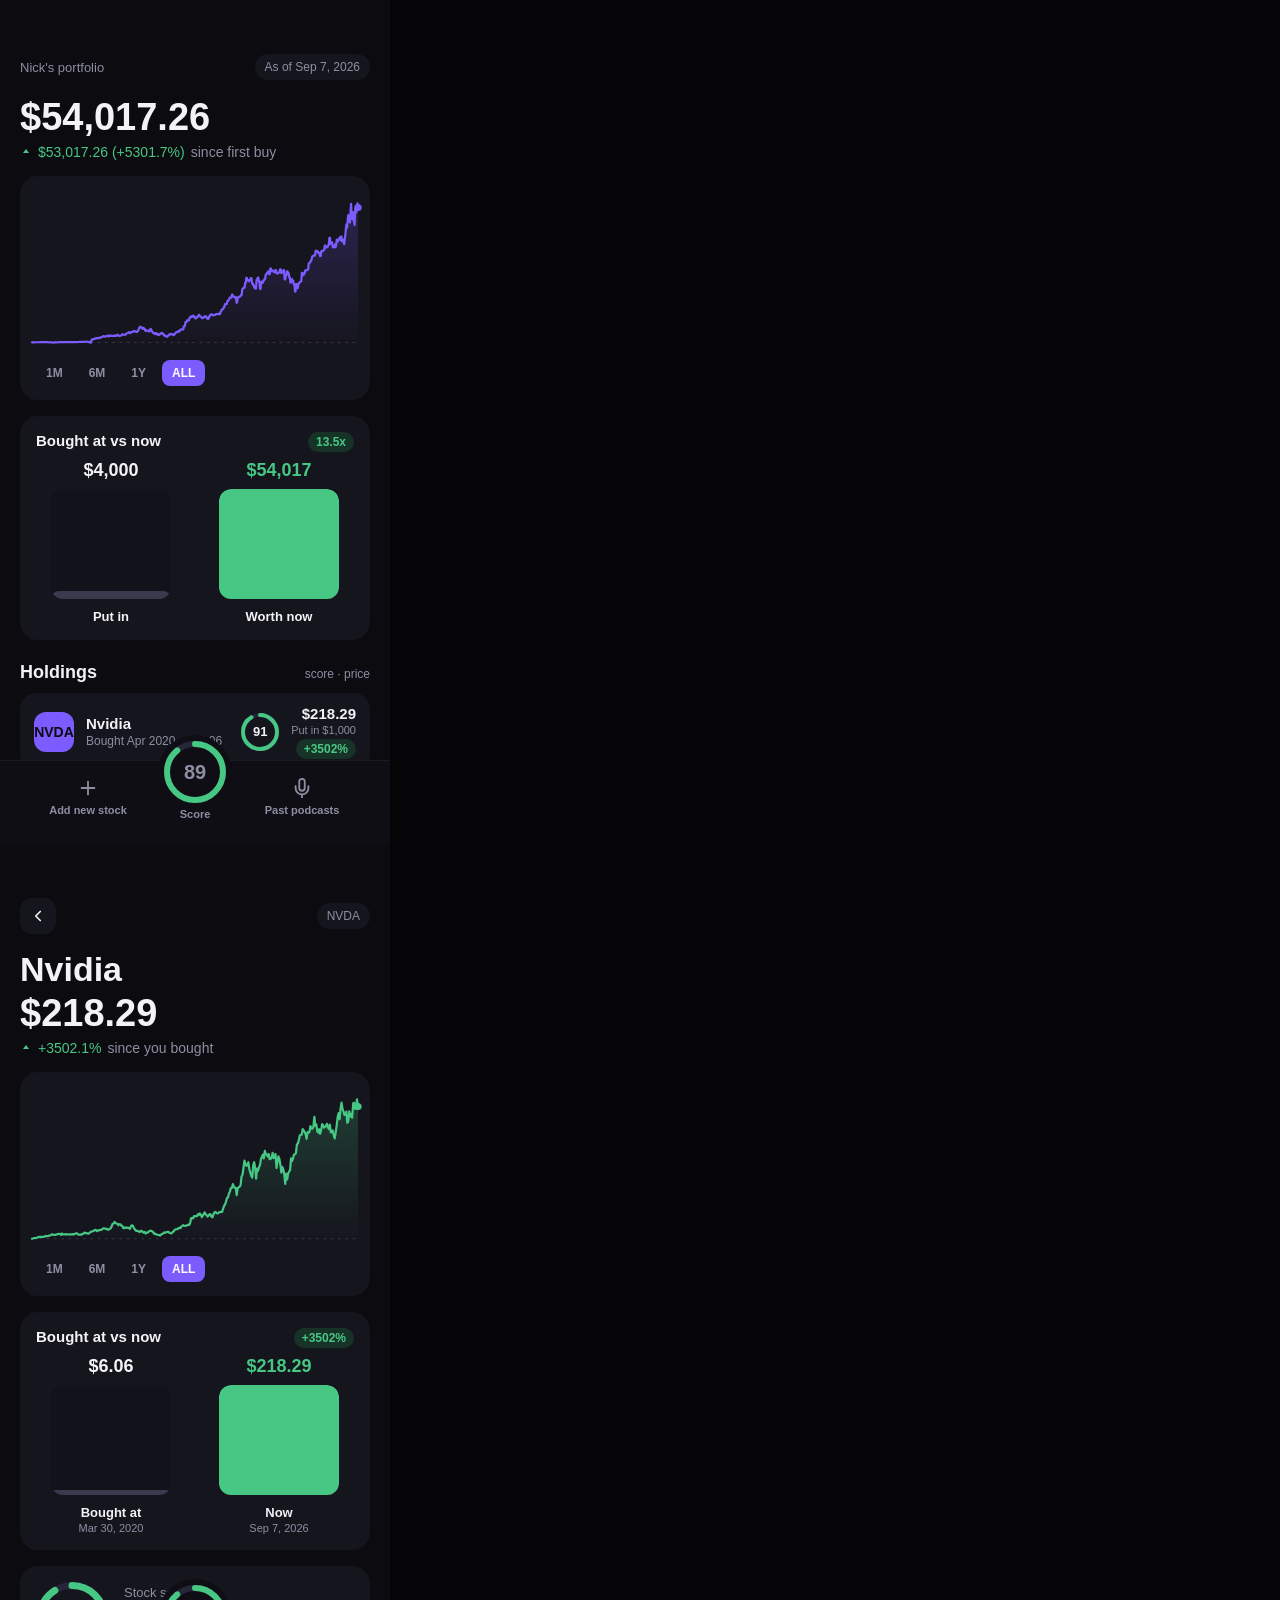
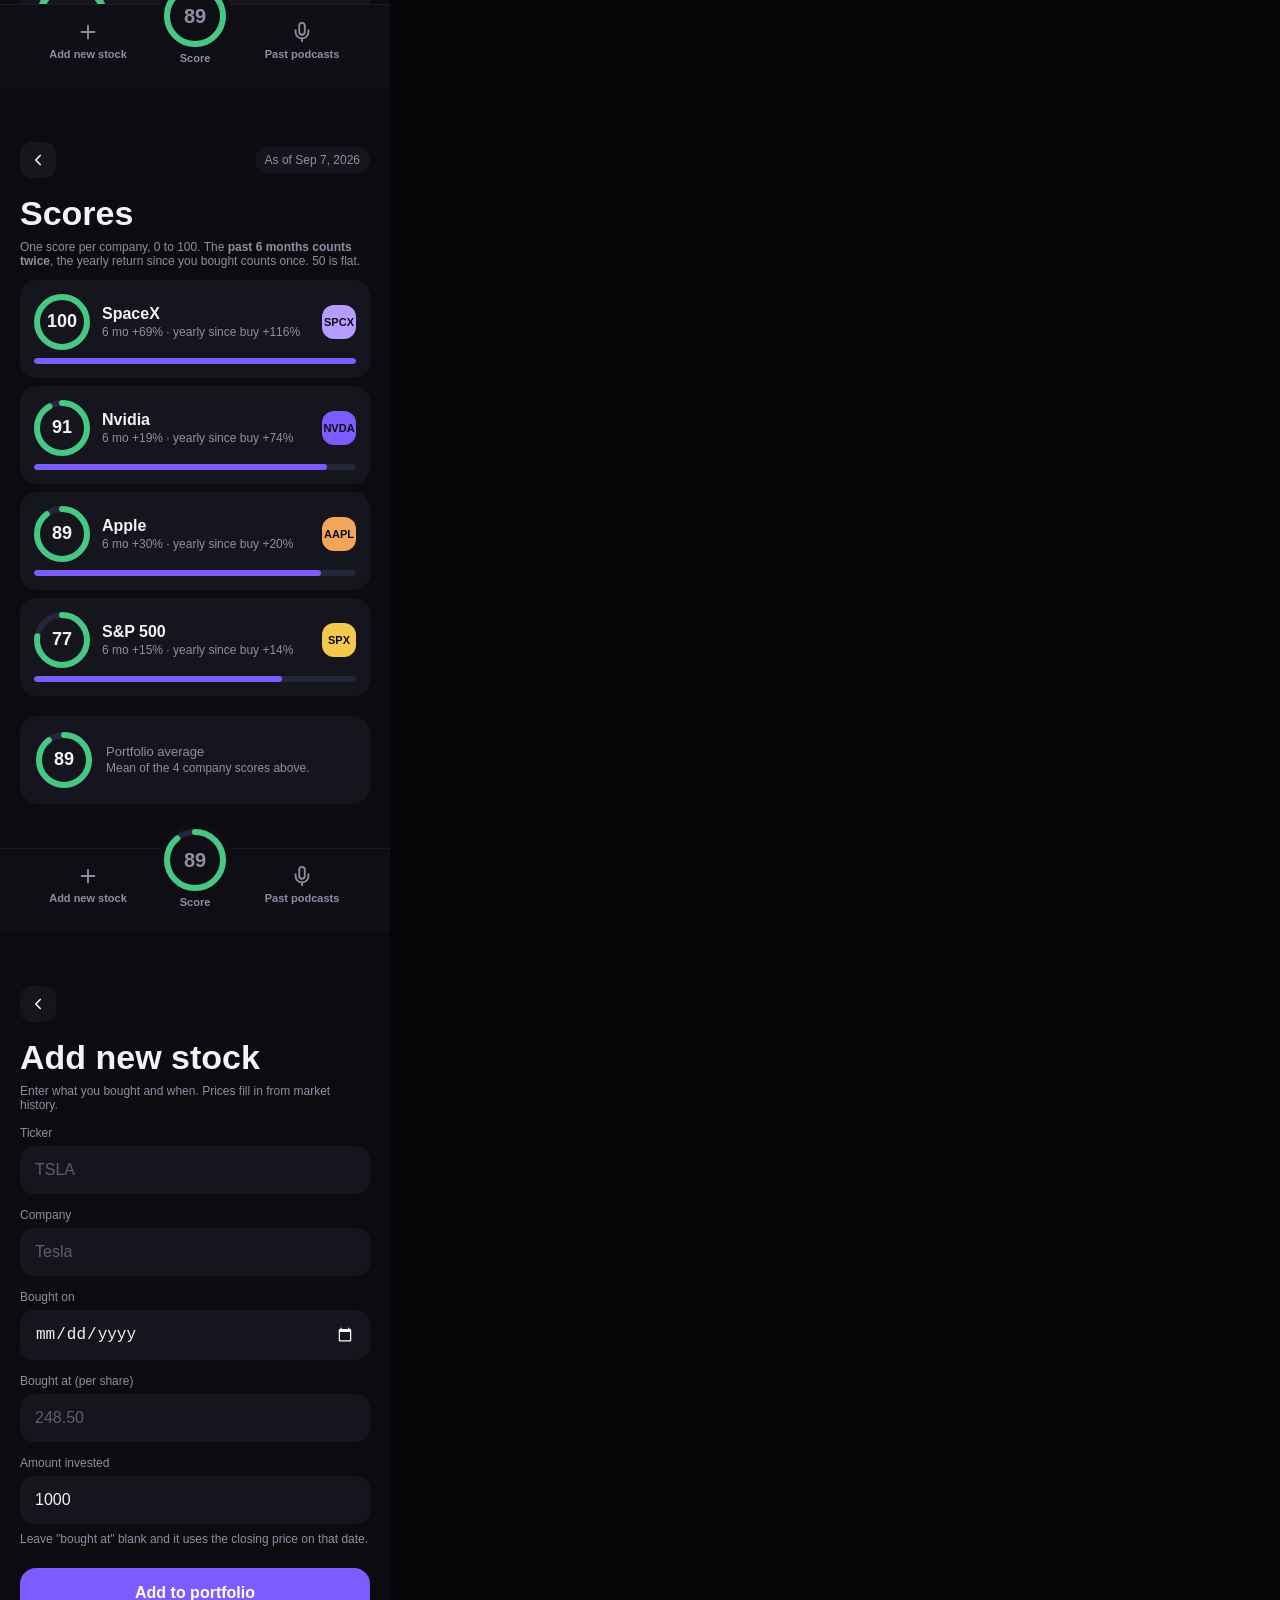
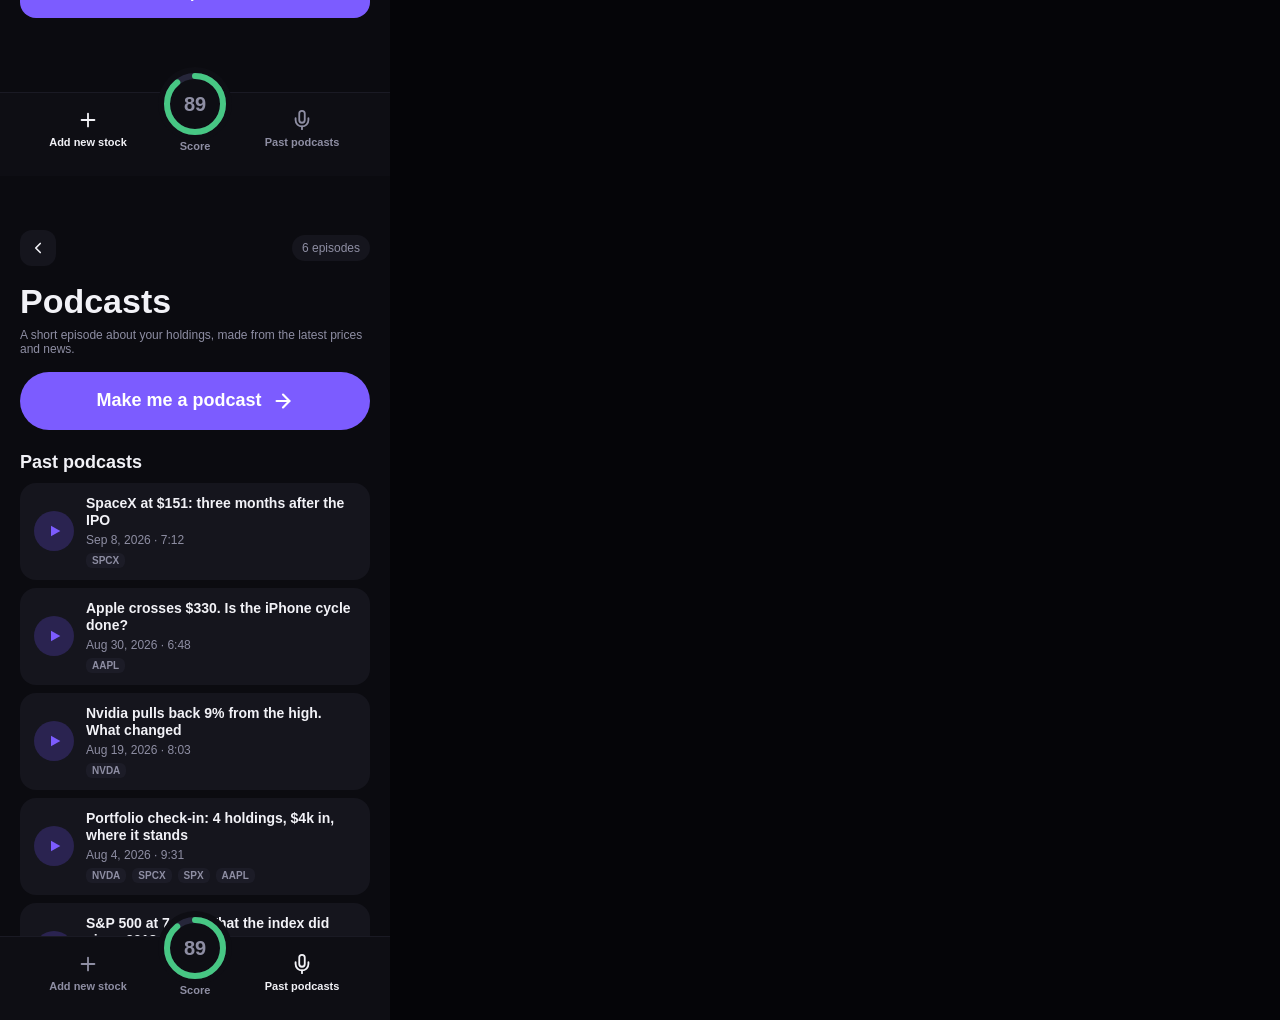
==== commit 4f0f43a9: "Show amount put in next to price on each holding row Co-Authored-By: Claude Fable 5.1 <noreply@anthr" ====
--- a/canva-import.html
+++ b/canva-import.html
@@ -1,4 +1,107 @@
-<!doctype html><html><head><meta charset="utf-8"><title>Nick's Portfolio UI</title><style>
+<!doctype html><html><head><meta charset="utf-8"><title>Nick's Portfolio UI</title><style>:root { --bg: #0B0B10; --card: #15151D; --card-2: #1C1C27; --line: #26263A; --text: #F2F2F7; --muted: #8E8EA3; --accent: #7C5CFF; --accent-soft: #2A2350; --gain: #47C784; --gain-soft: #173327; --loss: #F0645A; --loss-soft: #3A1F1F; --radius: 18px; --nav-h: 84px; color-scheme: dark; }
+* { box-sizing: border-box; }
+html, body { margin: 0px; background: rgb(5, 5, 8); color: var(--text); font-family: -apple-system, BlinkMacSystemFont, "SF Pro Text", "Helvetica Neue", Helvetica, Arial, sans-serif; -webkit-font-smoothing: antialiased; }
+button { font: inherit; color: inherit; background: none; border: 0px; padding: 0px; cursor: pointer; }
+a { color: inherit; text-decoration: none; }
+.tnum { font-variant-numeric: tabular-nums; }
+.stage { min-height: 100dvh; display: grid; place-items: center; padding: 24px; }
+.phone { position: relative; width: 390px; height: 844px; background: var(--bg); border-radius: 44px; overflow: hidden; box-shadow: rgb(30, 30, 40) 0px 0px 0px 1px, rgba(0, 0, 0, 0.6) 0px 40px 80px; }
+body.fit { background: var(--bg); }
+body.fit .stage { padding: 0px; min-height: 0px; display: block; }
+body.fit .phone { border-radius: 0px; box-shadow: none; }
+@media (max-width: 420px) {
+  .stage { padding: 0px; }
+  .phone { width: 100%; height: 100dvh; border-radius: 0px; box-shadow: none; }
+}
+.screen { position: absolute; inset: 0px; overflow-y: auto; padding: 54px 20px calc(var(--nav-h) + 16px); scrollbar-width: none; }
+.screen::-webkit-scrollbar { display: none; }
+.eyebrow { font-size: 13px; color: var(--muted); letter-spacing: 0px; margin: 0px 0px 4px; }
+.h1 { font-size: 34px; font-weight: 700; margin: 0px; line-height: 1.05; text-wrap: balance; }
+.big { font-size: 38px; font-weight: 700; margin: 0px; line-height: 1.05; }
+.delta { display: flex; align-items: center; gap: 6px; font-size: 14px; margin-top: 6px; }
+.delta.up { color: var(--gain); }
+.delta.down { color: var(--loss); }
+.delta .sub { color: var(--muted); }
+.topbar { display: flex; align-items: center; justify-content: space-between; margin-bottom: 18px; }
+.iconbtn { width: 36px; height: 36px; border-radius: 12px; background: var(--card); display: grid; place-items: center; color: var(--text); }
+.iconbtn svg { width: 18px; height: 18px; }
+.chip-date { font-size: 12px; color: var(--muted); background: var(--card); padding: 6px 10px; border-radius: 999px; }
+.card { background: var(--card); border-radius: var(--radius); padding: 16px; margin-top: 16px; }
+.card.tight { padding: 14px 16px; }
+.card-title { font-size: 13px; color: var(--muted); margin: 0px 0px 4px; }
+.card-value { font-size: 22px; font-weight: 700; margin: 0px; }
+.grid2 { display: grid; grid-template-columns: 1fr 1fr; gap: 12px; margin-top: 16px; }
+.grid2 .card { margin-top: 0px; }
+.chart { position: relative; height: 150px; margin: 8px -4px 0px; }
+.chart svg { width: 100%; height: 100%; display: block; overflow: visible; }
+.ranges { display: flex; gap: 6px; margin-top: 12px; }
+.ranges button { font-size: 12px; font-weight: 600; padding: 6px 10px; border-radius: 8px; color: var(--muted); }
+.ranges button.on { background: var(--accent); color: rgb(255, 255, 255); }
+.legend { display: flex; flex-wrap: wrap; gap: 10px 14px; margin-top: 10px; font-size: 12px; color: var(--muted); }
+.legend i { display: inline-block; width: 8px; height: 8px; border-radius: 50%; margin-right: 6px; vertical-align: 1px; }
+.section { display: flex; align-items: baseline; justify-content: space-between; margin: 22px 0px 10px; }
+.section h2 { font-size: 18px; font-weight: 700; margin: 0px; }
+.section span { font-size: 12px; color: var(--muted); }
+.row { display: flex; align-items: center; gap: 12px; width: 100%; text-align: left; padding: 12px 14px; background: var(--card); border-radius: 16px; margin-bottom: 8px; }
+.row:active { background: var(--card-2); }
+.tile { width: 40px; height: 40px; border-radius: 12px; display: grid; place-items: center; font-weight: 700; font-size: 14px; color: rgb(11, 11, 16); flex: 0 0 auto; }
+.row .name { font-size: 15px; font-weight: 600; margin: 0px; }
+.row .meta { font-size: 12px; color: var(--muted); margin: 2px 0px 0px; }
+.row .right { margin-left: auto; text-align: right; }
+.row .price { font-size: 15px; font-weight: 600; margin: 0px; }
+.row .putin { font-size: 11px; color: var(--muted); margin: 2px 0px 0px; white-space: nowrap; }
+.pill { display: inline-block; font-size: 12px; font-weight: 600; padding: 3px 8px; border-radius: 999px; margin-top: 3px; }
+.pill.up { background: var(--gain-soft); color: var(--gain); }
+.pill.down { background: var(--loss-soft); color: var(--loss); }
+.twobar { display: grid; grid-template-columns: 1fr 1fr; gap: 18px; align-items: end; margin-top: 8px; }
+.twobar .col { display: flex; flex-direction: column; align-items: center; text-align: center; }
+.twobar .val { font-size: 18px; font-weight: 700; margin: 0px 0px 8px; }
+.twobar .bar-v { width: 100%; max-width: 120px; height: 110px; background: rgb(18, 18, 26); border-radius: 12px; display: flex; align-items: flex-end; overflow: hidden; }
+.twobar .bar-v i { display: block; width: 100%; border-radius: 12px 12px 0px 0px; }
+.twobar .lbl { font-size: 13px; font-weight: 600; margin: 10px 0px 0px; }
+.twobar .sub { font-size: 11px; color: var(--muted); margin: 2px 0px 0px; }
+.rowscore { flex: 0 0 auto; margin-left: auto; }
+.row .right { margin-left: 0px; }
+.rowscore .ring .num { font-weight: 700; }
+.ring { position: relative; display: grid; place-items: center; }
+.ring svg { transform: rotate(-90deg); }
+.ring .num { position: absolute; font-weight: 700; letter-spacing: 0px; }
+.ring .lbl { position: absolute; font-size: 12px; color: var(--muted); top: calc(50% + var(--lbl-off,14px)); }
+.bar { height: 6px; background: var(--line); border-radius: 3px; overflow: hidden; margin-top: 8px; }
+.bar i { display: block; height: 100%; background: var(--accent); border-radius: 3px; }
+.kv { display: flex; justify-content: space-between; font-size: 13px; color: var(--muted); margin-top: 10px; }
+.kv b { color: var(--text); font-weight: 600; }
+.note { font-size: 12px; color: var(--muted); line-height: 1.45; margin: 12px 0px 0px; }
+.note b { color: var(--text); }
+.cta { display: flex; align-items: center; justify-content: center; gap: 10px; width: 100%; padding: 18px; border-radius: 999px; background: var(--accent); color: rgb(255, 255, 255); font-size: 18px; font-weight: 700; margin-top: 16px; }
+.cta svg { width: 22px; height: 22px; }
+.ep { display: flex; gap: 12px; align-items: center; width: 100%; text-align: left; padding: 12px 14px; background: var(--card); border-radius: 16px; margin-bottom: 8px; }
+.ep .play { width: 40px; height: 40px; border-radius: 50%; background: var(--accent-soft); color: var(--accent); display: grid; place-items: center; flex: 0 0 auto; }
+.ep .play svg { width: 16px; height: 16px; margin-left: 2px; }
+.ep .t { font-size: 14px; font-weight: 600; margin: 0px; line-height: 1.25; }
+.ep .m { font-size: 12px; color: var(--muted); margin: 3px 0px 0px; }
+.tags { display: flex; gap: 6px; margin-top: 6px; }
+.tags span { font-size: 10px; font-weight: 600; padding: 2px 6px; border-radius: 6px; background: var(--card-2); color: var(--muted); }
+.field { margin-top: 14px; }
+.field label { display: block; font-size: 12px; color: var(--muted); margin-bottom: 6px; }
+.field input { width: 100%; background: var(--card); border: 1px solid transparent; border-radius: 14px; padding: 14px; color: var(--text); font-size: 16px; }
+.field input:focus { outline: none; border-color: var(--accent); }
+.field input::placeholder { color: rgb(93, 93, 114); }
+.hint { font-size: 12px; color: var(--muted); margin-top: 8px; }
+.btn { display: block; width: 100%; padding: 16px; border-radius: 16px; background: var(--accent); color: rgb(255, 255, 255); font-weight: 700; font-size: 16px; text-align: center; margin-top: 22px; }
+.btn.ghost { background: var(--card); color: var(--text); }
+.tabbar { position: absolute; left: 0px; right: 0px; bottom: 0px; height: var(--nav-h); background: rgb(14, 14, 20); border-top: 1px solid rgb(26, 26, 36); display: grid; grid-template-columns: 1fr auto 1fr; align-items: start; padding: 10px 12px 0px; }
+.tab { display: flex; flex-direction: column; align-items: center; gap: 5px; font-size: 11px; font-weight: 600; color: var(--muted); padding: 6px 4px; }
+.tab > svg { width: 22px; height: 22px; }
+.tab.on { color: var(--text); }
+.tab.score { margin-top: -30px; padding: 0px; }
+.tab.score .ring { width: 62px; height: 62px; border-radius: 50%; background: rgb(14, 14, 20); box-shadow: rgb(14, 14, 20) 0px 0px 0px 6px; }
+.tab.score .num { font-size: 20px; }
+.toast { position: absolute; left: 20px; right: 20px; bottom: calc(var(--nav-h) + 12px); background: var(--card-2); color: var(--text); padding: 12px 14px; border-radius: 14px; font-size: 14px; text-align: center; opacity: 0; transform: translateY(8px); transition: opacity 0.18s ease-out, transform 0.18s ease-out; pointer-events: none; }
+.toast.show { opacity: 1; transform: none; }
+@media (prefers-reduced-motion: reduce) {
+  * { transition: none !important; }
+}
 .stage,.phone{all:unset}</style></head><body style="margin:0;background:#050508"><div data-document-role="page" data-label="Home" style="position:relative;width:390px;height:844px;overflow:hidden;background:#0B0B10;color:#F2F2F7;font-family:-apple-system,'SF Pro Text','Helvetica Neue',Helvetica,Arial,sans-serif">
       <main class="screen" style="position:absolute;inset:0;overflow:hidden">
   <div class="topbar"><p class="eyebrow" style="margin:0">Nick's portfolio</p><span class="chip-date">As of Sep 7, 2026</span></div>
@@ -6,8 +109,8 @@
   <div class="delta up"><svg viewBox="0 0 24 24" width="12" height="12" fill="currentColor"><path d="M12 6l6 8H6z"/></svg><span class="tnum">$53,017.26 (+5301.7%)</span><span class="sub">since first buy</span></div>
   <div class="card tight">
     <div class="chart"><svg viewBox="0 0 358 170" preserveAspectRatio="none" aria-hidden="true">
-    <defs><linearGradient id="g39eip" x1="0" x2="0" y1="0" y2="1"><stop offset="0" stop-color="#7C5CFF" stop-opacity=".22"/><stop offset="1" stop-color="#7C5CFF" stop-opacity="0"/></linearGradient></defs>
-    <path d="M0.0 163.7 L0.6 163.6 L1.3 163.6 L1.9 163.6 L2.5 163.6 L3.1 163.5 L3.8 163.5 L4.4 163.5 L5.0 163.5 L5.7 163.5 L6.3 163.5 L6.9 163.5 L7.6 163.5 L8.2 163.5 L8.8 163.5 L9.4 163.4 L10.1 163.4 L10.7 163.4 L11.3 163.4 L12.0 163.4 L12.6 163.4 L13.2 163.3 L13.8 163.4 L14.5 163.3 L15.1 163.3 L15.7 163.3 L16.4 163.4 L17.0 163.5 L17.6 163.5 L18.2 163.6 L18.9 163.5 L19.5 163.5 L20.1 163.5 L20.8 163.6 L21.4 163.5 L22.0 163.6 L22.7 163.7 L23.3 163.9 L23.9 163.8 L24.5 163.7 L25.2 163.7 L25.8 163.6 L26.4 163.6 L27.1 163.6 L27.7 163.6 L28.3 163.5 L28.9 163.5 L29.6 163.4 L30.2 163.5 L30.8 163.4 L31.5 163.5 L32.1 163.4 L32.7 163.3 L33.3 163.3 L34.0 163.3 L34.6 163.3 L35.2 163.3 L35.9 163.4 L36.5 163.4 L37.1 163.4 L37.8 163.5 L38.4 163.4 L39.0 163.4 L39.6 163.3 L40.3 163.3 L40.9 163.2 L41.5 163.2 L42.2 163.3 L42.8 163.2 L43.4 163.3 L44.0 163.3 L44.7 163.4 L45.3 163.4 L45.9 163.3 L46.6 163.3 L47.2 163.2 L47.8 163.2 L48.4 163.3 L49.1 163.3 L49.7 163.3 L50.3 163.2 L51.0 163.2 L51.6 163.2 L52.2 163.1 L52.9 163.1 L53.5 163.1 L54.1 163.1 L54.7 163.1 L55.4 163.0 L56.0 163.0 L56.6 163.0 L57.3 163.0 L57.9 162.9 L58.5 162.9 L59.1 162.9 L59.8 163.0 L60.4 162.9 L61.0 162.8 L61.7 162.9 L62.3 163.3 L62.9 163.3 L63.5 163.6 L64.2 164.0 L64.8 163.7 L65.4 160.9 L66.1 160.4 L66.7 159.9 L67.3 160.0 L68.0 160.1 L68.6 159.6 L69.2 159.4 L69.8 159.0 L70.5 159.0 L71.1 158.8 L71.7 159.0 L72.4 158.7 L73.0 158.9 L73.6 158.5 L74.2 158.1 L74.9 158.2 L75.5 158.2 L76.1 157.9 L76.8 157.5 L77.4 157.3 L78.0 156.8 L78.6 156.4 L79.3 156.8 L79.9 157.1 L80.5 157.1 L81.2 156.8 L81.8 156.7 L82.4 156.2 L83.1 156.2 L83.7 156.3 L84.3 157.0 L84.9 155.8 L85.6 156.3 L86.2 156.4 L86.8 156.2 L87.5 156.0 L88.1 156.3 L88.7 156.2 L89.3 156.3 L90.0 156.2 L90.6 156.0 L91.2 156.3 L91.9 155.8 L92.5 156.3 L93.1 155.8 L93.7 155.1 L94.4 155.2 L95.0 155.8 L95.6 156.4 L96.3 156.1 L96.9 156.1 L97.5 156.1 L98.2 155.6 L98.8 155.2 L99.4 154.4 L100.0 154.7 L100.7 154.8 L101.3 154.8 L101.9 155.2 L102.6 154.8 L103.2 154.2 L103.8 153.5 L104.4 153.4 L105.1 153.1 L105.7 152.8 L106.3 152.0 L107.0 152.2 L107.6 153.1 L108.2 152.4 L108.8 152.4 L109.5 152.0 L110.1 152.0 L110.7 151.8 L111.4 150.8 L112.0 150.7 L112.6 151.0 L113.3 151.3 L113.9 151.2 L114.5 151.9 L115.1 151.8 L115.8 151.2 L116.4 150.7 L117.0 149.3 L117.7 147.2 L118.3 147.0 L118.9 145.7 L119.5 146.5 L120.2 147.0 L120.8 147.0 L121.4 148.3 L122.1 147.3 L122.7 147.3 L123.3 148.5 L123.9 148.6 L124.6 150.6 L125.2 150.8 L125.8 150.0 L126.5 150.3 L127.1 150.5 L127.7 150.2 L128.4 150.9 L129.0 151.4 L129.6 149.1 L130.2 148.4 L130.9 148.9 L131.5 150.6 L132.1 151.6 L132.8 152.6 L133.4 153.2 L134.0 153.1 L134.6 153.7 L135.3 154.3 L135.9 153.0 L136.5 153.1 L137.2 154.2 L137.8 154.9 L138.4 154.1 L139.0 155.4 L139.7 154.7 L140.3 154.8 L140.9 154.0 L141.6 153.4 L142.2 153.0 L142.8 152.9 L143.5 153.4 L144.1 154.3 L144.7 155.7 L145.3 155.2 L146.0 156.0 L146.6 156.5 L147.2 156.8 L147.9 156.8 L148.5 157.3 L149.1 156.5 L149.7 155.7 L150.4 155.7 L151.0 154.4 L151.6 154.9 L152.3 154.4 L152.9 154.0 L153.5 154.1 L154.1 154.4 L154.8 155.1 L155.4 155.4 L156.0 155.2 L156.7 154.1 L157.3 153.7 L157.9 152.4 L158.6 152.0 L159.2 151.9 L159.8 151.9 L160.4 151.1 L161.1 150.7 L161.7 151.4 L162.3 150.0 L163.0 149.4 L163.6 148.8 L164.2 149.2 L164.8 149.3 L165.5 149.1 L166.1 148.8 L166.7 145.5 L167.4 145.6 L168.0 144.2 L168.6 140.5 L169.2 140.3 L169.9 140.5 L170.5 138.5 L171.1 138.8 L171.8 138.7 L172.4 138.7 L173.0 135.7 L173.7 135.7 L174.3 134.2 L174.9 134.2 L175.5 134.7 L176.2 134.6 L176.8 133.4 L177.4 133.3 L178.1 134.6 L178.7 134.6 L179.3 136.5 L179.9 136.5 L180.6 135.5 L181.2 135.4 L181.8 134.0 L182.5 134.0 L183.1 132.6 L183.7 132.5 L184.3 134.2 L185.0 134.1 L185.6 135.0 L186.2 135.0 L186.9 136.2 L187.5 136.2 L188.1 135.4 L188.8 135.3 L189.4 134.1 L190.0 134.1 L190.6 134.2 L191.3 134.2 L191.9 136.3 L192.5 136.3 L193.2 136.9 L193.8 136.9 L194.4 134.3 L195.0 134.3 L195.7 132.5 L196.3 132.5 L196.9 131.9 L197.6 131.9 L198.2 132.5 L198.8 132.5 L199.4 132.9 L200.1 132.9 L200.7 132.5 L201.3 132.4 L202.0 131.6 L202.6 131.6 L203.2 131.7 L203.9 131.6 L204.5 131.3 L205.1 131.3 L205.7 131.7 L206.4 131.7 L207.0 128.9 L207.6 128.9 L208.3 126.4 L208.9 126.4 L209.5 125.6 L210.1 125.6 L210.8 123.2 L211.4 123.2 L212.0 120.2 L212.7 120.2 L213.3 120.1 L213.9 120.1 L214.5 117.0 L215.2 117.0 L215.8 115.3 L216.4 115.3 L217.1 113.0 L217.7 112.9 L218.3 112.8 L219.0 112.8 L219.6 109.6 L220.2 109.5 L220.8 111.4 L221.5 111.4 L222.1 112.6 L222.7 112.6 L223.4 112.5 L224.0 112.4 L224.6 118.5 L225.2 118.5 L225.9 112.8 L226.5 112.7 L227.1 112.0 L227.8 112.0 L228.4 111.4 L229.0 111.3 L229.6 109.9 L230.3 109.9 L230.9 103.2 L231.5 103.2 L232.2 101.7 L232.8 101.7 L233.4 101.7 L234.1 96.2 L234.7 96.1 L235.3 90.5 L235.9 90.4 L236.6 93.0 L237.2 92.9 L237.8 94.3 L238.5 94.2 L239.1 92.7 L239.7 92.6 L240.3 90.9 L241.0 90.8 L241.6 96.4 L242.2 96.3 L242.9 98.7 L243.5 98.6 L244.1 101.5 L244.7 101.4 L245.4 102.6 L246.0 102.5 L246.6 92.7 L247.3 92.6 L247.9 90.2 L248.5 90.1 L249.2 94.8 L249.8 94.7 L250.4 103.0 L251.0 102.9 L251.7 94.9 L252.3 94.8 L252.9 96.1 L253.6 96.0 L254.2 93.4 L254.8 93.3 L255.4 91.6 L256.1 91.5 L256.7 86.7 L257.3 86.6 L258.0 84.9 L258.6 84.8 L259.2 83.3 L259.8 83.2 L260.5 86.3 L261.1 86.2 L261.7 80.0 L262.4 79.9 L263.0 82.8 L263.6 82.7 L264.3 82.5 L264.9 82.4 L265.5 84.0 L266.1 83.9 L266.8 83.9 L267.4 81.7 L268.0 81.7 L268.7 85.5 L269.3 85.5 L269.9 85.3 L270.5 85.3 L271.2 84.1 L271.8 84.1 L272.4 80.8 L273.1 80.8 L273.7 85.0 L274.3 85.0 L274.9 84.1 L275.6 84.0 L276.2 81.7 L276.8 81.7 L277.5 92.2 L278.1 92.2 L278.7 87.7 L279.4 87.7 L280.0 83.0 L280.6 83.0 L281.2 85.2 L281.9 85.2 L282.5 89.8 L283.1 89.8 L283.8 95.8 L284.4 95.8 L285.0 92.1 L285.6 92.0 L286.3 93.8 L286.9 93.8 L287.5 97.7 L288.2 97.7 L288.8 106.0 L289.4 106.0 L290.0 97.6 L290.7 97.6 L291.3 102.2 L291.9 102.1 L292.6 97.1 L293.2 97.1 L293.8 95.3 L294.5 95.3 L295.1 94.4 L295.7 94.4 L296.3 84.9 L297.0 84.9 L297.6 87.3 L298.2 87.3 L298.9 85.2 L299.5 85.2 L300.1 81.9 L300.7 81.9 L301.4 81.9 L302.0 81.9 L302.6 80.9 L303.3 80.9 L303.9 74.1 L304.5 74.0 L305.1 73.0 L305.8 72.9 L306.4 70.4 L307.0 70.0 L307.7 66.4 L308.3 66.1 L308.9 65.4 L309.6 65.0 L310.2 65.3 L310.8 64.9 L311.4 60.1 L312.1 59.7 L312.7 60.7 L313.3 60.3 L314.0 61.6 L314.6 61.2 L315.2 62.9 L315.8 62.6 L316.5 65.9 L317.1 65.5 L317.7 60.3 L318.4 60.0 L319.0 60.3 L319.6 59.9 L320.2 59.1 L320.9 58.7 L321.5 54.1 L322.1 53.8 L322.8 56.3 L323.4 55.9 L324.0 55.6 L324.7 55.3 L325.3 53.6 L325.9 53.2 L326.5 45.3 L327.2 45.0 L327.8 51.9 L328.4 51.6 L329.1 50.5 L329.7 50.2 L330.3 55.7 L330.9 55.4 L331.6 55.9 L332.2 55.5 L332.8 52.6 L333.5 55.7 L334.1 52.4 L334.7 47.2 L335.3 47.6 L336.0 49.1 L336.6 48.0 L337.2 46.9 L337.9 44.6 L338.5 46.5 L339.1 47.6 L339.8 43.6 L340.4 49.1 L341.0 48.5 L341.6 47.1 L342.3 50.3 L342.9 52.4 L343.5 46.9 L344.2 40.7 L344.8 33.5 L345.4 29.8 L346.0 33.7 L346.7 24.8 L347.3 19.4 L347.9 23.4 L348.6 24.7 L349.2 27.8 L349.8 15.4 L350.4 6.5 L351.1 23.6 L351.7 19.8 L352.3 16.1 L353.0 25.3 L353.6 25.7 L354.2 30.5 L354.9 12.9 L355.5 10.6 L356.1 16.4 L356.7 13.7 L357.4 6.0 L358.0 10.7 L358 170 L0 170 Z" fill="url(#g39eip)"/>
+    <defs><linearGradient id="guneke" x1="0" x2="0" y1="0" y2="1"><stop offset="0" stop-color="#7C5CFF" stop-opacity=".22"/><stop offset="1" stop-color="#7C5CFF" stop-opacity="0"/></linearGradient></defs>
+    <path d="M0.0 163.7 L0.6 163.6 L1.3 163.6 L1.9 163.6 L2.5 163.6 L3.1 163.5 L3.8 163.5 L4.4 163.5 L5.0 163.5 L5.7 163.5 L6.3 163.5 L6.9 163.5 L7.6 163.5 L8.2 163.5 L8.8 163.5 L9.4 163.4 L10.1 163.4 L10.7 163.4 L11.3 163.4 L12.0 163.4 L12.6 163.4 L13.2 163.3 L13.8 163.4 L14.5 163.3 L15.1 163.3 L15.7 163.3 L16.4 163.4 L17.0 163.5 L17.6 163.5 L18.2 163.6 L18.9 163.5 L19.5 163.5 L20.1 163.5 L20.8 163.6 L21.4 163.5 L22.0 163.6 L22.7 163.7 L23.3 163.9 L23.9 163.8 L24.5 163.7 L25.2 163.7 L25.8 163.6 L26.4 163.6 L27.1 163.6 L27.7 163.6 L28.3 163.5 L28.9 163.5 L29.6 163.4 L30.2 163.5 L30.8 163.4 L31.5 163.5 L32.1 163.4 L32.7 163.3 L33.3 163.3 L34.0 163.3 L34.6 163.3 L35.2 163.3 L35.9 163.4 L36.5 163.4 L37.1 163.4 L37.8 163.5 L38.4 163.4 L39.0 163.4 L39.6 163.3 L40.3 163.3 L40.9 163.2 L41.5 163.2 L42.2 163.3 L42.8 163.2 L43.4 163.3 L44.0 163.3 L44.7 163.4 L45.3 163.4 L45.9 163.3 L46.6 163.3 L47.2 163.2 L47.8 163.2 L48.4 163.3 L49.1 163.3 L49.7 163.3 L50.3 163.2 L51.0 163.2 L51.6 163.2 L52.2 163.1 L52.9 163.1 L53.5 163.1 L54.1 163.1 L54.7 163.1 L55.4 163.0 L56.0 163.0 L56.6 163.0 L57.3 163.0 L57.9 162.9 L58.5 162.9 L59.1 162.9 L59.8 163.0 L60.4 162.9 L61.0 162.8 L61.7 162.9 L62.3 163.3 L62.9 163.3 L63.5 163.6 L64.2 164.0 L64.8 163.7 L65.4 160.9 L66.1 160.4 L66.7 159.9 L67.3 160.0 L68.0 160.1 L68.6 159.6 L69.2 159.4 L69.8 159.0 L70.5 159.0 L71.1 158.8 L71.7 159.0 L72.4 158.7 L73.0 158.9 L73.6 158.5 L74.2 158.1 L74.9 158.2 L75.5 158.2 L76.1 157.9 L76.8 157.5 L77.4 157.3 L78.0 156.8 L78.6 156.4 L79.3 156.8 L79.9 157.1 L80.5 157.1 L81.2 156.8 L81.8 156.7 L82.4 156.2 L83.1 156.2 L83.7 156.3 L84.3 157.0 L84.9 155.8 L85.6 156.3 L86.2 156.4 L86.8 156.2 L87.5 156.0 L88.1 156.3 L88.7 156.2 L89.3 156.3 L90.0 156.2 L90.6 156.0 L91.2 156.3 L91.9 155.8 L92.5 156.3 L93.1 155.8 L93.7 155.1 L94.4 155.2 L95.0 155.8 L95.6 156.4 L96.3 156.1 L96.9 156.1 L97.5 156.1 L98.2 155.6 L98.8 155.2 L99.4 154.4 L100.0 154.7 L100.7 154.8 L101.3 154.8 L101.9 155.2 L102.6 154.8 L103.2 154.2 L103.8 153.5 L104.4 153.4 L105.1 153.1 L105.7 152.8 L106.3 152.0 L107.0 152.2 L107.6 153.1 L108.2 152.4 L108.8 152.4 L109.5 152.0 L110.1 152.0 L110.7 151.8 L111.4 150.8 L112.0 150.7 L112.6 151.0 L113.3 151.3 L113.9 151.2 L114.5 151.9 L115.1 151.8 L115.8 151.2 L116.4 150.7 L117.0 149.3 L117.7 147.2 L118.3 147.0 L118.9 145.7 L119.5 146.5 L120.2 147.0 L120.8 147.0 L121.4 148.3 L122.1 147.3 L122.7 147.3 L123.3 148.5 L123.9 148.6 L124.6 150.6 L125.2 150.8 L125.8 150.0 L126.5 150.3 L127.1 150.5 L127.7 150.2 L128.4 150.9 L129.0 151.4 L129.6 149.1 L130.2 148.4 L130.9 148.9 L131.5 150.6 L132.1 151.6 L132.8 152.6 L133.4 153.2 L134.0 153.1 L134.6 153.7 L135.3 154.3 L135.9 153.0 L136.5 153.1 L137.2 154.2 L137.8 154.9 L138.4 154.1 L139.0 155.4 L139.7 154.7 L140.3 154.8 L140.9 154.0 L141.6 153.4 L142.2 153.0 L142.8 152.9 L143.5 153.4 L144.1 154.3 L144.7 155.7 L145.3 155.2 L146.0 156.0 L146.6 156.5 L147.2 156.8 L147.9 156.8 L148.5 157.3 L149.1 156.5 L149.7 155.7 L150.4 155.7 L151.0 154.4 L151.6 154.9 L152.3 154.4 L152.9 154.0 L153.5 154.1 L154.1 154.4 L154.8 155.1 L155.4 155.4 L156.0 155.2 L156.7 154.1 L157.3 153.7 L157.9 152.4 L158.6 152.0 L159.2 151.9 L159.8 151.9 L160.4 151.1 L161.1 150.7 L161.7 151.4 L162.3 150.0 L163.0 149.4 L163.6 148.8 L164.2 149.2 L164.8 149.3 L165.5 149.1 L166.1 148.8 L166.7 145.5 L167.4 145.6 L168.0 144.2 L168.6 140.5 L169.2 140.3 L169.9 140.5 L170.5 138.5 L171.1 138.8 L171.8 138.7 L172.4 138.7 L173.0 135.7 L173.7 135.7 L174.3 134.2 L174.9 134.2 L175.5 134.7 L176.2 134.6 L176.8 133.4 L177.4 133.3 L178.1 134.6 L178.7 134.6 L179.3 136.5 L179.9 136.5 L180.6 135.5 L181.2 135.4 L181.8 134.0 L182.5 134.0 L183.1 132.6 L183.7 132.5 L184.3 134.2 L185.0 134.1 L185.6 135.0 L186.2 135.0 L186.9 136.2 L187.5 136.2 L188.1 135.4 L188.8 135.3 L189.4 134.1 L190.0 134.1 L190.6 134.2 L191.3 134.2 L191.9 136.3 L192.5 136.3 L193.2 136.9 L193.8 136.9 L194.4 134.3 L195.0 134.3 L195.7 132.5 L196.3 132.5 L196.9 131.9 L197.6 131.9 L198.2 132.5 L198.8 132.5 L199.4 132.9 L200.1 132.9 L200.7 132.5 L201.3 132.4 L202.0 131.6 L202.6 131.6 L203.2 131.7 L203.9 131.6 L204.5 131.3 L205.1 131.3 L205.7 131.7 L206.4 131.7 L207.0 128.9 L207.6 128.9 L208.3 126.4 L208.9 126.4 L209.5 125.6 L210.1 125.6 L210.8 123.2 L211.4 123.2 L212.0 120.2 L212.7 120.2 L213.3 120.1 L213.9 120.1 L214.5 117.0 L215.2 117.0 L215.8 115.3 L216.4 115.3 L217.1 113.0 L217.7 112.9 L218.3 112.8 L219.0 112.8 L219.6 109.6 L220.2 109.5 L220.8 111.4 L221.5 111.4 L222.1 112.6 L222.7 112.6 L223.4 112.5 L224.0 112.4 L224.6 118.5 L225.2 118.5 L225.9 112.8 L226.5 112.7 L227.1 112.0 L227.8 112.0 L228.4 111.4 L229.0 111.3 L229.6 109.9 L230.3 109.9 L230.9 103.2 L231.5 103.2 L232.2 101.7 L232.8 101.7 L233.4 101.7 L234.1 96.2 L234.7 96.1 L235.3 90.5 L235.9 90.4 L236.6 93.0 L237.2 92.9 L237.8 94.3 L238.5 94.2 L239.1 92.7 L239.7 92.6 L240.3 90.9 L241.0 90.8 L241.6 96.4 L242.2 96.3 L242.9 98.7 L243.5 98.6 L244.1 101.5 L244.7 101.4 L245.4 102.6 L246.0 102.5 L246.6 92.7 L247.3 92.6 L247.9 90.2 L248.5 90.1 L249.2 94.8 L249.8 94.7 L250.4 103.0 L251.0 102.9 L251.7 94.9 L252.3 94.8 L252.9 96.1 L253.6 96.0 L254.2 93.4 L254.8 93.3 L255.4 91.6 L256.1 91.5 L256.7 86.7 L257.3 86.6 L258.0 84.9 L258.6 84.8 L259.2 83.3 L259.8 83.2 L260.5 86.3 L261.1 86.2 L261.7 80.0 L262.4 79.9 L263.0 82.8 L263.6 82.7 L264.3 82.5 L264.9 82.4 L265.5 84.0 L266.1 83.9 L266.8 83.9 L267.4 81.7 L268.0 81.7 L268.7 85.5 L269.3 85.5 L269.9 85.3 L270.5 85.3 L271.2 84.1 L271.8 84.1 L272.4 80.8 L273.1 80.8 L273.7 85.0 L274.3 85.0 L274.9 84.1 L275.6 84.0 L276.2 81.7 L276.8 81.7 L277.5 92.2 L278.1 92.2 L278.7 87.7 L279.4 87.7 L280.0 83.0 L280.6 83.0 L281.2 85.2 L281.9 85.2 L282.5 89.8 L283.1 89.8 L283.8 95.8 L284.4 95.8 L285.0 92.1 L285.6 92.0 L286.3 93.8 L286.9 93.8 L287.5 97.7 L288.2 97.7 L288.8 106.0 L289.4 106.0 L290.0 97.6 L290.7 97.6 L291.3 102.2 L291.9 102.1 L292.6 97.1 L293.2 97.1 L293.8 95.3 L294.5 95.3 L295.1 94.4 L295.7 94.4 L296.3 84.9 L297.0 84.9 L297.6 87.3 L298.2 87.3 L298.9 85.2 L299.5 85.2 L300.1 81.9 L300.7 81.9 L301.4 81.9 L302.0 81.9 L302.6 80.9 L303.3 80.9 L303.9 74.1 L304.5 74.0 L305.1 73.0 L305.8 72.9 L306.4 70.4 L307.0 70.0 L307.7 66.4 L308.3 66.1 L308.9 65.4 L309.6 65.0 L310.2 65.3 L310.8 64.9 L311.4 60.1 L312.1 59.7 L312.7 60.7 L313.3 60.3 L314.0 61.6 L314.6 61.2 L315.2 62.9 L315.8 62.6 L316.5 65.9 L317.1 65.5 L317.7 60.3 L318.4 60.0 L319.0 60.3 L319.6 59.9 L320.2 59.1 L320.9 58.7 L321.5 54.1 L322.1 53.8 L322.8 56.3 L323.4 55.9 L324.0 55.6 L324.7 55.3 L325.3 53.6 L325.9 53.2 L326.5 45.3 L327.2 45.0 L327.8 51.9 L328.4 51.6 L329.1 50.5 L329.7 50.2 L330.3 55.7 L330.9 55.4 L331.6 55.9 L332.2 55.5 L332.8 52.6 L333.5 55.7 L334.1 52.4 L334.7 47.2 L335.3 47.6 L336.0 49.1 L336.6 48.0 L337.2 46.9 L337.9 44.6 L338.5 46.5 L339.1 47.6 L339.8 43.6 L340.4 49.1 L341.0 48.5 L341.6 47.1 L342.3 50.3 L342.9 52.4 L343.5 46.9 L344.2 40.7 L344.8 33.5 L345.4 29.8 L346.0 33.7 L346.7 24.8 L347.3 19.4 L347.9 23.4 L348.6 24.7 L349.2 27.8 L349.8 15.4 L350.4 6.5 L351.1 23.6 L351.7 19.8 L352.3 16.1 L353.0 25.3 L353.6 25.7 L354.2 30.5 L354.9 12.9 L355.5 10.6 L356.1 16.4 L356.7 13.7 L357.4 6.0 L358.0 10.7 L358 170 L0 170 Z" fill="url(#guneke)"/>
     <line x1="0" x2="358" y1="163.7" y2="163.7" stroke="#3A3A4E" stroke-dasharray="3 5" stroke-width="1"/>
     <path d="M0.0 163.7 L0.6 163.6 L1.3 163.6 L1.9 163.6 L2.5 163.6 L3.1 163.5 L3.8 163.5 L4.4 163.5 L5.0 163.5 L5.7 163.5 L6.3 163.5 L6.9 163.5 L7.6 163.5 L8.2 163.5 L8.8 163.5 L9.4 163.4 L10.1 163.4 L10.7 163.4 L11.3 163.4 L12.0 163.4 L12.6 163.4 L13.2 163.3 L13.8 163.4 L14.5 163.3 L15.1 163.3 L15.7 163.3 L16.4 163.4 L17.0 163.5 L17.6 163.5 L18.2 163.6 L18.9 163.5 L19.5 163.5 L20.1 163.5 L20.8 163.6 L21.4 163.5 L22.0 163.6 L22.7 163.7 L23.3 163.9 L23.9 163.8 L24.5 163.7 L25.2 163.7 L25.8 163.6 L26.4 163.6 L27.1 163.6 L27.7 163.6 L28.3 163.5 L28.9 163.5 L29.6 163.4 L30.2 163.5 L30.8 163.4 L31.5 163.5 L32.1 163.4 L32.7 163.3 L33.3 163.3 L34.0 163.3 L34.6 163.3 L35.2 163.3 L35.9 163.4 L36.5 163.4 L37.1 163.4 L37.8 163.5 L38.4 163.4 L39.0 163.4 L39.6 163.3 L40.3 163.3 L40.9 163.2 L41.5 163.2 L42.2 163.3 L42.8 163.2 L43.4 163.3 L44.0 163.3 L44.7 163.4 L45.3 163.4 L45.9 163.3 L46.6 163.3 L47.2 163.2 L47.8 163.2 L48.4 163.3 L49.1 163.3 L49.7 163.3 L50.3 163.2 L51.0 163.2 L51.6 163.2 L52.2 163.1 L52.9 163.1 L53.5 163.1 L54.1 163.1 L54.7 163.1 L55.4 163.0 L56.0 163.0 L56.6 163.0 L57.3 163.0 L57.9 162.9 L58.5 162.9 L59.1 162.9 L59.8 163.0 L60.4 162.9 L61.0 162.8 L61.7 162.9 L62.3 163.3 L62.9 163.3 L63.5 163.6 L64.2 164.0 L64.8 163.7 L65.4 160.9 L66.1 160.4 L66.7 159.9 L67.3 160.0 L68.0 160.1 L68.6 159.6 L69.2 159.4 L69.8 159.0 L70.5 159.0 L71.1 158.8 L71.7 159.0 L72.4 158.7 L73.0 158.9 L73.6 158.5 L74.2 158.1 L74.9 158.2 L75.5 158.2 L76.1 157.9 L76.8 157.5 L77.4 157.3 L78.0 156.8 L78.6 156.4 L79.3 156.8 L79.9 157.1 L80.5 157.1 L81.2 156.8 L81.8 156.7 L82.4 156.2 L83.1 156.2 L83.7 156.3 L84.3 157.0 L84.9 155.8 L85.6 156.3 L86.2 156.4 L86.8 156.2 L87.5 156.0 L88.1 156.3 L88.7 156.2 L89.3 156.3 L90.0 156.2 L90.6 156.0 L91.2 156.3 L91.9 155.8 L92.5 156.3 L93.1 155.8 L93.7 155.1 L94.4 155.2 L95.0 155.8 L95.6 156.4 L96.3 156.1 L96.9 156.1 L97.5 156.1 L98.2 155.6 L98.8 155.2 L99.4 154.4 L100.0 154.7 L100.7 154.8 L101.3 154.8 L101.9 155.2 L102.6 154.8 L103.2 154.2 L103.8 153.5 L104.4 153.4 L105.1 153.1 L105.7 152.8 L106.3 152.0 L107.0 152.2 L107.6 153.1 L108.2 152.4 L108.8 152.4 L109.5 152.0 L110.1 152.0 L110.7 151.8 L111.4 150.8 L112.0 150.7 L112.6 151.0 L113.3 151.3 L113.9 151.2 L114.5 151.9 L115.1 151.8 L115.8 151.2 L116.4 150.7 L117.0 149.3 L117.7 147.2 L118.3 147.0 L118.9 145.7 L119.5 146.5 L120.2 147.0 L120.8 147.0 L121.4 148.3 L122.1 147.3 L122.7 147.3 L123.3 148.5 L123.9 148.6 L124.6 150.6 L125.2 150.8 L125.8 150.0 L126.5 150.3 L127.1 150.5 L127.7 150.2 L128.4 150.9 L129.0 151.4 L129.6 149.1 L130.2 148.4 L130.9 148.9 L131.5 150.6 L132.1 151.6 L132.8 152.6 L133.4 153.2 L134.0 153.1 L134.6 153.7 L135.3 154.3 L135.9 153.0 L136.5 153.1 L137.2 154.2 L137.8 154.9 L138.4 154.1 L139.0 155.4 L139.7 154.7 L140.3 154.8 L140.9 154.0 L141.6 153.4 L142.2 153.0 L142.8 152.9 L143.5 153.4 L144.1 154.3 L144.7 155.7 L145.3 155.2 L146.0 156.0 L146.6 156.5 L147.2 156.8 L147.9 156.8 L148.5 157.3 L149.1 156.5 L149.7 155.7 L150.4 155.7 L151.0 154.4 L151.6 154.9 L152.3 154.4 L152.9 154.0 L153.5 154.1 L154.1 154.4 L154.8 155.1 L155.4 155.4 L156.0 155.2 L156.7 154.1 L157.3 153.7 L157.9 152.4 L158.6 152.0 L159.2 151.9 L159.8 151.9 L160.4 151.1 L161.1 150.7 L161.7 151.4 L162.3 150.0 L163.0 149.4 L163.6 148.8 L164.2 149.2 L164.8 149.3 L165.5 149.1 L166.1 148.8 L166.7 145.5 L167.4 145.6 L168.0 144.2 L168.6 140.5 L169.2 140.3 L169.9 140.5 L170.5 138.5 L171.1 138.8 L171.8 138.7 L172.4 138.7 L173.0 135.7 L173.7 135.7 L174.3 134.2 L174.9 134.2 L175.5 134.7 L176.2 134.6 L176.8 133.4 L177.4 133.3 L178.1 134.6 L178.7 134.6 L179.3 136.5 L179.9 136.5 L180.6 135.5 L181.2 135.4 L181.8 134.0 L182.5 134.0 L183.1 132.6 L183.7 132.5 L184.3 134.2 L185.0 134.1 L185.6 135.0 L186.2 135.0 L186.9 136.2 L187.5 136.2 L188.1 135.4 L188.8 135.3 L189.4 134.1 L190.0 134.1 L190.6 134.2 L191.3 134.2 L191.9 136.3 L192.5 136.3 L193.2 136.9 L193.8 136.9 L194.4 134.3 L195.0 134.3 L195.7 132.5 L196.3 132.5 L196.9 131.9 L197.6 131.9 L198.2 132.5 L198.8 132.5 L199.4 132.9 L200.1 132.9 L200.7 132.5 L201.3 132.4 L202.0 131.6 L202.6 131.6 L203.2 131.7 L203.9 131.6 L204.5 131.3 L205.1 131.3 L205.7 131.7 L206.4 131.7 L207.0 128.9 L207.6 128.9 L208.3 126.4 L208.9 126.4 L209.5 125.6 L210.1 125.6 L210.8 123.2 L211.4 123.2 L212.0 120.2 L212.7 120.2 L213.3 120.1 L213.9 120.1 L214.5 117.0 L215.2 117.0 L215.8 115.3 L216.4 115.3 L217.1 113.0 L217.7 112.9 L218.3 112.8 L219.0 112.8 L219.6 109.6 L220.2 109.5 L220.8 111.4 L221.5 111.4 L222.1 112.6 L222.7 112.6 L223.4 112.5 L224.0 112.4 L224.6 118.5 L225.2 118.5 L225.9 112.8 L226.5 112.7 L227.1 112.0 L227.8 112.0 L228.4 111.4 L229.0 111.3 L229.6 109.9 L230.3 109.9 L230.9 103.2 L231.5 103.2 L232.2 101.7 L232.8 101.7 L233.4 101.7 L234.1 96.2 L234.7 96.1 L235.3 90.5 L235.9 90.4 L236.6 93.0 L237.2 92.9 L237.8 94.3 L238.5 94.2 L239.1 92.7 L239.7 92.6 L240.3 90.9 L241.0 90.8 L241.6 96.4 L242.2 96.3 L242.9 98.7 L243.5 98.6 L244.1 101.5 L244.7 101.4 L245.4 102.6 L246.0 102.5 L246.6 92.7 L247.3 92.6 L247.9 90.2 L248.5 90.1 L249.2 94.8 L249.8 94.7 L250.4 103.0 L251.0 102.9 L251.7 94.9 L252.3 94.8 L252.9 96.1 L253.6 96.0 L254.2 93.4 L254.8 93.3 L255.4 91.6 L256.1 91.5 L256.7 86.7 L257.3 86.6 L258.0 84.9 L258.6 84.8 L259.2 83.3 L259.8 83.2 L260.5 86.3 L261.1 86.2 L261.7 80.0 L262.4 79.9 L263.0 82.8 L263.6 82.7 L264.3 82.5 L264.9 82.4 L265.5 84.0 L266.1 83.9 L266.8 83.9 L267.4 81.7 L268.0 81.7 L268.7 85.5 L269.3 85.5 L269.9 85.3 L270.5 85.3 L271.2 84.1 L271.8 84.1 L272.4 80.8 L273.1 80.8 L273.7 85.0 L274.3 85.0 L274.9 84.1 L275.6 84.0 L276.2 81.7 L276.8 81.7 L277.5 92.2 L278.1 92.2 L278.7 87.7 L279.4 87.7 L280.0 83.0 L280.6 83.0 L281.2 85.2 L281.9 85.2 L282.5 89.8 L283.1 89.8 L283.8 95.8 L284.4 95.8 L285.0 92.1 L285.6 92.0 L286.3 93.8 L286.9 93.8 L287.5 97.7 L288.2 97.7 L288.8 106.0 L289.4 106.0 L290.0 97.6 L290.7 97.6 L291.3 102.2 L291.9 102.1 L292.6 97.1 L293.2 97.1 L293.8 95.3 L294.5 95.3 L295.1 94.4 L295.7 94.4 L296.3 84.9 L297.0 84.9 L297.6 87.3 L298.2 87.3 L298.9 85.2 L299.5 85.2 L300.1 81.9 L300.7 81.9 L301.4 81.9 L302.0 81.9 L302.6 80.9 L303.3 80.9 L303.9 74.1 L304.5 74.0 L305.1 73.0 L305.8 72.9 L306.4 70.4 L307.0 70.0 L307.7 66.4 L308.3 66.1 L308.9 65.4 L309.6 65.0 L310.2 65.3 L310.8 64.9 L311.4 60.1 L312.1 59.7 L312.7 60.7 L313.3 60.3 L314.0 61.6 L314.6 61.2 L315.2 62.9 L315.8 62.6 L316.5 65.9 L317.1 65.5 L317.7 60.3 L318.4 60.0 L319.0 60.3 L319.6 59.9 L320.2 59.1 L320.9 58.7 L321.5 54.1 L322.1 53.8 L322.8 56.3 L323.4 55.9 L324.0 55.6 L324.7 55.3 L325.3 53.6 L325.9 53.2 L326.5 45.3 L327.2 45.0 L327.8 51.9 L328.4 51.6 L329.1 50.5 L329.7 50.2 L330.3 55.7 L330.9 55.4 L331.6 55.9 L332.2 55.5 L332.8 52.6 L333.5 55.7 L334.1 52.4 L334.7 47.2 L335.3 47.6 L336.0 49.1 L336.6 48.0 L337.2 46.9 L337.9 44.6 L338.5 46.5 L339.1 47.6 L339.8 43.6 L340.4 49.1 L341.0 48.5 L341.6 47.1 L342.3 50.3 L342.9 52.4 L343.5 46.9 L344.2 40.7 L344.8 33.5 L345.4 29.8 L346.0 33.7 L346.7 24.8 L347.3 19.4 L347.9 23.4 L348.6 24.7 L349.2 27.8 L349.8 15.4 L350.4 6.5 L351.1 23.6 L351.7 19.8 L352.3 16.1 L353.0 25.3 L353.6 25.7 L354.2 30.5 L354.9 12.9 L355.5 10.6 L356.1 16.4 L356.7 13.7 L357.4 6.0 L358.0 10.7" fill="none" stroke="#7C5CFF" stroke-width="2.2" stroke-linejoin="round" stroke-linecap="round" vector-effect="non-scaling-stroke"/>
     <circle cx="358" cy="10.7" r="4" fill="#7C5CFF"/>
@@ -32,7 +135,7 @@
     </svg>
     <span class="num" style="font-size:13px">91</span>
   </div></div>
-    <div class="right"><p class="price tnum">$218.29</p><span class="pill up tnum">+3502%</span></div>
+    <div class="right"><p class="price tnum">$218.29</p><p class="putin tnum">Put in $1,000</p><span class="pill up tnum">+3502%</span></div>
   </button><button class="row" data-go="stock" data-sym="SPCX">
     <div class="tile" style="background:#B79CFF">SPCX</div>
     <div><p class="name">SpaceX</p><p class="meta">Bought May 2023 at $11.38</p></div>
@@ -43,7 +146,7 @@
     </svg>
     <span class="num" style="font-size:13px">100</span>
   </div></div>
-    <div class="right"><p class="price tnum">$151.21</p><span class="pill up tnum">+1229%</span></div>
+    <div class="right"><p class="price tnum">$151.21</p><p class="putin tnum">Put in $1,000</p><span class="pill up tnum">+1229%</span></div>
   </button><button class="row" data-go="stock" data-sym="SPX">
     <div class="tile" style="background:#F2C94C">SPX</div>
     <div><p class="name">S&amp;P 500</p><p class="meta">Bought Apr 2018 at $2,604.47</p></div>
@@ -54,7 +157,7 @@
     </svg>
     <span class="num" style="font-size:13px">77</span>
   </div></div>
-    <div class="right"><p class="price tnum">$7,656.98</p><span class="pill up tnum">+194%</span></div>
+    <div class="right"><p class="price tnum">$7,656.98</p><p class="putin tnum">Put in $1,000</p><span class="pill up tnum">+194%</span></div>
   </button><button class="row" data-go="stock" data-sym="AAPL">
     <div class="tile" style="background:#F2A65A">AAPL</div>
     <div><p class="name">Apple</p><p class="meta">Bought Jul 2023 at $187.88</p></div>
@@ -65,7 +168,7 @@
     </svg>
     <span class="num" style="font-size:13px">89</span>
   </div></div>
-    <div class="right"><p class="price tnum">$332.27</p><span class="pill up tnum">+77%</span></div>
+    <div class="right"><p class="price tnum">$332.27</p><p class="putin tnum">Put in $1,000</p><span class="pill up tnum">+77%</span></div>
   </button></main>
       <nav class="tabbar">
   <button class="tab " data-go="add"><svg viewBox="0 0 24 24" fill="none" stroke="currentColor" stroke-width="2" stroke-linecap="round" stroke-linejoin="round"><path d="M5 12h14"/><path d="M12 5v14"/></svg><span>Add new stock</span></button>
@@ -86,8 +189,8 @@
   <div class="delta up"><svg viewBox="0 0 24 24" width="12" height="12" fill="currentColor"><path d="M12 6l6 8H6z"/></svg><span class="tnum">+3502.1%</span><span class="sub">since you bought</span></div>
   <div class="card tight">
     <div class="chart"><svg viewBox="0 0 358 170" preserveAspectRatio="none" aria-hidden="true">
-    <defs><linearGradient id="gyfvh8" x1="0" x2="0" y1="0" y2="1"><stop offset="0" stop-color="#47C784" stop-opacity=".22"/><stop offset="1" stop-color="#47C784" stop-opacity="0"/></linearGradient></defs>
-    <path d="M0.0 164.0 L1.1 163.7 L2.1 163.2 L3.2 163.2 L4.3 163.3 L5.3 162.8 L6.4 162.3 L7.5 161.9 L8.5 162.1 L9.6 162.0 L10.7 162.0 L11.7 161.8 L12.8 161.9 L13.9 161.5 L14.9 160.9 L16.0 161.1 L17.0 161.1 L18.1 160.8 L19.2 160.4 L20.2 160.2 L21.3 159.4 L22.4 159.1 L23.4 159.4 L24.5 159.7 L25.6 159.7 L26.6 159.2 L27.7 159.1 L28.8 158.6 L29.8 158.6 L30.9 158.7 L32.0 159.5 L33.0 158.1 L34.1 159.0 L35.2 159.1 L36.2 159.0 L37.3 158.8 L38.4 159.1 L39.4 159.0 L40.5 159.2 L41.6 159.1 L42.6 159.0 L43.7 159.3 L44.8 158.7 L45.8 159.2 L46.9 158.7 L47.9 157.8 L49.0 157.8 L50.1 158.7 L51.1 159.5 L52.2 159.3 L53.3 159.3 L54.3 159.3 L55.4 158.6 L56.5 158.2 L57.5 157.1 L58.6 157.6 L59.7 157.7 L60.7 157.9 L61.8 158.3 L62.9 157.8 L63.9 156.9 L65.0 155.9 L66.1 155.8 L67.1 155.2 L68.2 154.9 L69.3 153.9 L70.3 154.2 L71.4 155.5 L72.5 154.5 L73.5 154.6 L74.6 154.0 L75.6 154.1 L76.7 153.7 L77.8 152.4 L78.8 152.2 L79.9 152.5 L81.0 152.9 L82.0 152.8 L83.1 153.7 L84.2 153.6 L85.2 152.9 L86.3 152.3 L87.4 150.3 L88.4 147.4 L89.5 146.9 L90.6 145.1 L91.6 146.2 L92.7 146.7 L93.8 147.1 L94.8 148.8 L95.9 147.5 L97.0 147.6 L98.0 149.1 L99.1 149.4 L100.2 151.9 L101.2 152.2 L102.3 151.2 L103.4 151.5 L104.4 151.7 L105.5 151.3 L106.5 152.2 L107.6 152.8 L108.7 149.7 L109.7 148.8 L110.8 149.5 L111.9 152.0 L112.9 153.3 L114.0 154.6 L115.1 155.2 L116.1 155.2 L117.2 155.8 L118.3 156.5 L119.3 155.1 L120.4 155.1 L121.5 156.3 L122.5 157.1 L123.6 156.2 L124.7 158.1 L125.7 157.1 L126.8 157.2 L127.9 156.1 L128.9 155.5 L130.0 154.9 L131.1 155.1 L132.1 155.7 L133.2 156.8 L134.3 158.7 L135.3 158.2 L136.4 159.0 L137.4 159.5 L138.5 159.7 L139.6 159.8 L140.6 160.4 L141.7 159.5 L142.8 158.6 L143.8 158.3 L144.9 156.8 L146.0 157.4 L147.0 156.8 L148.1 156.4 L149.2 156.3 L150.2 156.6 L151.3 157.6 L152.4 158.0 L153.4 157.8 L154.5 156.4 L155.6 155.7 L156.6 154.0 L157.7 153.4 L158.8 153.3 L159.8 153.2 L160.9 151.9 L162.0 151.5 L163.0 152.1 L164.1 150.2 L165.1 149.5 L166.2 148.7 L167.3 149.3 L168.3 149.5 L169.4 149.2 L170.5 148.8 L171.5 148.1 L172.6 148.4 L173.7 146.3 L174.7 140.9 L175.8 140.6 L176.9 141.0 L177.9 138.3 L179.0 138.6 L180.1 138.5 L181.1 138.4 L182.2 136.3 L183.3 137.1 L184.3 135.4 L185.4 136.9 L186.5 139.5 L187.5 137.8 L188.6 135.9 L189.7 134.2 L190.7 136.2 L191.8 137.4 L192.9 139.0 L193.9 137.7 L195.0 136.1 L196.0 136.3 L197.1 139.2 L198.2 139.8 L199.2 136.6 L200.3 134.3 L201.4 133.6 L202.4 134.7 L203.5 135.4 L204.6 134.9 L205.6 133.9 L206.7 133.9 L207.8 133.4 L208.8 133.7 L209.9 129.8 L211.0 126.4 L212.0 125.4 L213.1 121.7 L214.2 117.6 L215.2 117.2 L216.3 112.8 L217.4 110.4 L218.4 106.7 L219.5 106.5 L220.6 102.0 L221.6 104.7 L222.7 106.4 L223.8 106.3 L224.8 114.7 L225.9 106.6 L226.9 105.8 L228.0 105.1 L229.1 103.2 L230.1 93.4 L231.2 91.2 L232.3 83.3 L233.3 75.5 L234.4 79.3 L235.5 81.4 L236.5 79.8 L237.6 77.4 L238.7 85.3 L239.7 88.8 L240.8 92.8 L241.9 94.6 L242.9 80.7 L244.0 77.3 L245.1 84.3 L246.1 96.0 L247.2 84.5 L248.3 86.7 L249.3 82.9 L250.4 80.4 L251.5 73.5 L252.5 71.2 L253.6 68.7 L254.6 73.0 L255.7 64.4 L256.8 68.4 L257.8 68.4 L258.9 71.0 L260.0 68.1 L261.0 73.8 L262.1 73.5 L263.2 71.9 L264.2 66.7 L265.3 72.7 L266.4 71.4 L267.4 68.0 L268.5 83.8 L269.6 76.9 L270.6 70.6 L271.7 73.7 L272.8 80.4 L273.8 89.0 L274.9 82.7 L276.0 85.5 L277.0 91.1 L278.1 101.9 L279.2 90.2 L280.2 96.9 L281.3 90.2 L282.4 87.7 L283.4 86.2 L284.5 73.0 L285.5 75.9 L286.6 73.2 L287.7 68.6 L288.7 68.4 L289.8 67.1 L290.9 57.3 L291.9 56.2 L293.0 52.2 L294.1 47.0 L295.1 46.2 L296.2 46.1 L297.3 39.7 L298.3 41.3 L299.4 43.1 L300.5 45.7 L301.5 50.8 L302.6 43.2 L303.7 44.0 L304.7 42.9 L305.8 36.3 L306.9 39.4 L307.9 39.4 L309.0 37.2 L310.1 25.8 L311.1 35.9 L312.2 34.5 L313.3 42.4 L314.3 43.7 L315.4 39.9 L316.4 45.1 L317.5 40.9 L318.6 34.2 L319.6 35.4 L320.7 38.2 L321.8 37.2 L322.8 36.2 L323.9 33.8 L325.0 37.8 L326.0 39.7 L327.1 34.7 L328.2 43.6 L329.2 43.2 L330.3 41.4 L331.4 46.8 L332.4 50.4 L333.5 43.5 L334.6 35.5 L335.6 26.4 L336.7 21.7 L337.8 28.6 L338.8 16.9 L339.9 9.7 L341.0 16.8 L342.0 19.7 L343.1 23.8 L344.1 23.7 L345.2 19.9 L346.3 32.7 L347.3 31.0 L348.4 19.7 L349.5 25.4 L350.5 22.6 L351.6 26.9 L352.7 10.5 L353.7 9.7 L354.8 17.0 L355.9 15.0 L356.9 6.0 L358.0 14.3 L358 170 L0 170 Z" fill="url(#gyfvh8)"/>
+    <defs><linearGradient id="gxomeo" x1="0" x2="0" y1="0" y2="1"><stop offset="0" stop-color="#47C784" stop-opacity=".22"/><stop offset="1" stop-color="#47C784" stop-opacity="0"/></linearGradient></defs>
+    <path d="M0.0 164.0 L1.1 163.7 L2.1 163.2 L3.2 163.2 L4.3 163.3 L5.3 162.8 L6.4 162.3 L7.5 161.9 L8.5 162.1 L9.6 162.0 L10.7 162.0 L11.7 161.8 L12.8 161.9 L13.9 161.5 L14.9 160.9 L16.0 161.1 L17.0 161.1 L18.1 160.8 L19.2 160.4 L20.2 160.2 L21.3 159.4 L22.4 159.1 L23.4 159.4 L24.5 159.7 L25.6 159.7 L26.6 159.2 L27.7 159.1 L28.8 158.6 L29.8 158.6 L30.9 158.7 L32.0 159.5 L33.0 158.1 L34.1 159.0 L35.2 159.1 L36.2 159.0 L37.3 158.8 L38.4 159.1 L39.4 159.0 L40.5 159.2 L41.6 159.1 L42.6 159.0 L43.7 159.3 L44.8 158.7 L45.8 159.2 L46.9 158.7 L47.9 157.8 L49.0 157.8 L50.1 158.7 L51.1 159.5 L52.2 159.3 L53.3 159.3 L54.3 159.3 L55.4 158.6 L56.5 158.2 L57.5 157.1 L58.6 157.6 L59.7 157.7 L60.7 157.9 L61.8 158.3 L62.9 157.8 L63.9 156.9 L65.0 155.9 L66.1 155.8 L67.1 155.2 L68.2 154.9 L69.3 153.9 L70.3 154.2 L71.4 155.5 L72.5 154.5 L73.5 154.6 L74.6 154.0 L75.6 154.1 L76.7 153.7 L77.8 152.4 L78.8 152.2 L79.9 152.5 L81.0 152.9 L82.0 152.8 L83.1 153.7 L84.2 153.6 L85.2 152.9 L86.3 152.3 L87.4 150.3 L88.4 147.4 L89.5 146.9 L90.6 145.1 L91.6 146.2 L92.7 146.7 L93.8 147.1 L94.8 148.8 L95.9 147.5 L97.0 147.6 L98.0 149.1 L99.1 149.4 L100.2 151.9 L101.2 152.2 L102.3 151.2 L103.4 151.5 L104.4 151.7 L105.5 151.3 L106.5 152.2 L107.6 152.8 L108.7 149.7 L109.7 148.8 L110.8 149.5 L111.9 152.0 L112.9 153.3 L114.0 154.6 L115.1 155.2 L116.1 155.2 L117.2 155.8 L118.3 156.5 L119.3 155.1 L120.4 155.1 L121.5 156.3 L122.5 157.1 L123.6 156.2 L124.7 158.1 L125.7 157.1 L126.8 157.2 L127.9 156.1 L128.9 155.5 L130.0 154.9 L131.1 155.1 L132.1 155.7 L133.2 156.8 L134.3 158.7 L135.3 158.2 L136.4 159.0 L137.4 159.5 L138.5 159.7 L139.6 159.8 L140.6 160.4 L141.7 159.5 L142.8 158.6 L143.8 158.3 L144.9 156.8 L146.0 157.4 L147.0 156.8 L148.1 156.4 L149.2 156.3 L150.2 156.6 L151.3 157.6 L152.4 158.0 L153.4 157.8 L154.5 156.4 L155.6 155.7 L156.6 154.0 L157.7 153.4 L158.8 153.3 L159.8 153.2 L160.9 151.9 L162.0 151.5 L163.0 152.1 L164.1 150.2 L165.1 149.5 L166.2 148.7 L167.3 149.3 L168.3 149.5 L169.4 149.2 L170.5 148.8 L171.5 148.1 L172.6 148.4 L173.7 146.3 L174.7 140.9 L175.8 140.6 L176.9 141.0 L177.9 138.3 L179.0 138.6 L180.1 138.5 L181.1 138.4 L182.2 136.3 L183.3 137.1 L184.3 135.4 L185.4 136.9 L186.5 139.5 L187.5 137.8 L188.6 135.9 L189.7 134.2 L190.7 136.2 L191.8 137.4 L192.9 139.0 L193.9 137.7 L195.0 136.1 L196.0 136.3 L197.1 139.2 L198.2 139.8 L199.2 136.6 L200.3 134.3 L201.4 133.6 L202.4 134.7 L203.5 135.4 L204.6 134.9 L205.6 133.9 L206.7 133.9 L207.8 133.4 L208.8 133.7 L209.9 129.8 L211.0 126.4 L212.0 125.4 L213.1 121.7 L214.2 117.6 L215.2 117.2 L216.3 112.8 L217.4 110.4 L218.4 106.7 L219.5 106.5 L220.6 102.0 L221.6 104.7 L222.7 106.4 L223.8 106.3 L224.8 114.7 L225.9 106.6 L226.9 105.8 L228.0 105.1 L229.1 103.2 L230.1 93.4 L231.2 91.2 L232.3 83.3 L233.3 75.5 L234.4 79.3 L235.5 81.4 L236.5 79.8 L237.6 77.4 L238.7 85.3 L239.7 88.8 L240.8 92.8 L241.9 94.6 L242.9 80.7 L244.0 77.3 L245.1 84.3 L246.1 96.0 L247.2 84.5 L248.3 86.7 L249.3 82.9 L250.4 80.4 L251.5 73.5 L252.5 71.2 L253.6 68.7 L254.6 73.0 L255.7 64.4 L256.8 68.4 L257.8 68.4 L258.9 71.0 L260.0 68.1 L261.0 73.8 L262.1 73.5 L263.2 71.9 L264.2 66.7 L265.3 72.7 L266.4 71.4 L267.4 68.0 L268.5 83.8 L269.6 76.9 L270.6 70.6 L271.7 73.7 L272.8 80.4 L273.8 89.0 L274.9 82.7 L276.0 85.5 L277.0 91.1 L278.1 101.9 L279.2 90.2 L280.2 96.9 L281.3 90.2 L282.4 87.7 L283.4 86.2 L284.5 73.0 L285.5 75.9 L286.6 73.2 L287.7 68.6 L288.7 68.4 L289.8 67.1 L290.9 57.3 L291.9 56.2 L293.0 52.2 L294.1 47.0 L295.1 46.2 L296.2 46.1 L297.3 39.7 L298.3 41.3 L299.4 43.1 L300.5 45.7 L301.5 50.8 L302.6 43.2 L303.7 44.0 L304.7 42.9 L305.8 36.3 L306.9 39.4 L307.9 39.4 L309.0 37.2 L310.1 25.8 L311.1 35.9 L312.2 34.5 L313.3 42.4 L314.3 43.7 L315.4 39.9 L316.4 45.1 L317.5 40.9 L318.6 34.2 L319.6 35.4 L320.7 38.2 L321.8 37.2 L322.8 36.2 L323.9 33.8 L325.0 37.8 L326.0 39.7 L327.1 34.7 L328.2 43.6 L329.2 43.2 L330.3 41.4 L331.4 46.8 L332.4 50.4 L333.5 43.5 L334.6 35.5 L335.6 26.4 L336.7 21.7 L337.8 28.6 L338.8 16.9 L339.9 9.7 L341.0 16.8 L342.0 19.7 L343.1 23.8 L344.1 23.7 L345.2 19.9 L346.3 32.7 L347.3 31.0 L348.4 19.7 L349.5 25.4 L350.5 22.6 L351.6 26.9 L352.7 10.5 L353.7 9.7 L354.8 17.0 L355.9 15.0 L356.9 6.0 L358.0 14.3 L358 170 L0 170 Z" fill="url(#gxomeo)"/>
     <line x1="0" x2="358" y1="164.0" y2="164.0" stroke="#3A3A4E" stroke-dasharray="3 5" stroke-width="1"/>
     <path d="M0.0 164.0 L1.1 163.7 L2.1 163.2 L3.2 163.2 L4.3 163.3 L5.3 162.8 L6.4 162.3 L7.5 161.9 L8.5 162.1 L9.6 162.0 L10.7 162.0 L11.7 161.8 L12.8 161.9 L13.9 161.5 L14.9 160.9 L16.0 161.1 L17.0 161.1 L18.1 160.8 L19.2 160.4 L20.2 160.2 L21.3 159.4 L22.4 159.1 L23.4 159.4 L24.5 159.7 L25.6 159.7 L26.6 159.2 L27.7 159.1 L28.8 158.6 L29.8 158.6 L30.9 158.7 L32.0 159.5 L33.0 158.1 L34.1 159.0 L35.2 159.1 L36.2 159.0 L37.3 158.8 L38.4 159.1 L39.4 159.0 L40.5 159.2 L41.6 159.1 L42.6 159.0 L43.7 159.3 L44.8 158.7 L45.8 159.2 L46.9 158.7 L47.9 157.8 L49.0 157.8 L50.1 158.7 L51.1 159.5 L52.2 159.3 L53.3 159.3 L54.3 159.3 L55.4 158.6 L56.5 158.2 L57.5 157.1 L58.6 157.6 L59.7 157.7 L60.7 157.9 L61.8 158.3 L62.9 157.8 L63.9 156.9 L65.0 155.9 L66.1 155.8 L67.1 155.2 L68.2 154.9 L69.3 153.9 L70.3 154.2 L71.4 155.5 L72.5 154.5 L73.5 154.6 L74.6 154.0 L75.6 154.1 L76.7 153.7 L77.8 152.4 L78.8 152.2 L79.9 152.5 L81.0 152.9 L82.0 152.8 L83.1 153.7 L84.2 153.6 L85.2 152.9 L86.3 152.3 L87.4 150.3 L88.4 147.4 L89.5 146.9 L90.6 145.1 L91.6 146.2 L92.7 146.7 L93.8 147.1 L94.8 148.8 L95.9 147.5 L97.0 147.6 L98.0 149.1 L99.1 149.4 L100.2 151.9 L101.2 152.2 L102.3 151.2 L103.4 151.5 L104.4 151.7 L105.5 151.3 L106.5 152.2 L107.6 152.8 L108.7 149.7 L109.7 148.8 L110.8 149.5 L111.9 152.0 L112.9 153.3 L114.0 154.6 L115.1 155.2 L116.1 155.2 L117.2 155.8 L118.3 156.5 L119.3 155.1 L120.4 155.1 L121.5 156.3 L122.5 157.1 L123.6 156.2 L124.7 158.1 L125.7 157.1 L126.8 157.2 L127.9 156.1 L128.9 155.5 L130.0 154.9 L131.1 155.1 L132.1 155.7 L133.2 156.8 L134.3 158.7 L135.3 158.2 L136.4 159.0 L137.4 159.5 L138.5 159.7 L139.6 159.8 L140.6 160.4 L141.7 159.5 L142.8 158.6 L143.8 158.3 L144.9 156.8 L146.0 157.4 L147.0 156.8 L148.1 156.4 L149.2 156.3 L150.2 156.6 L151.3 157.6 L152.4 158.0 L153.4 157.8 L154.5 156.4 L155.6 155.7 L156.6 154.0 L157.7 153.4 L158.8 153.3 L159.8 153.2 L160.9 151.9 L162.0 151.5 L163.0 152.1 L164.1 150.2 L165.1 149.5 L166.2 148.7 L167.3 149.3 L168.3 149.5 L169.4 149.2 L170.5 148.8 L171.5 148.1 L172.6 148.4 L173.7 146.3 L174.7 140.9 L175.8 140.6 L176.9 141.0 L177.9 138.3 L179.0 138.6 L180.1 138.5 L181.1 138.4 L182.2 136.3 L183.3 137.1 L184.3 135.4 L185.4 136.9 L186.5 139.5 L187.5 137.8 L188.6 135.9 L189.7 134.2 L190.7 136.2 L191.8 137.4 L192.9 139.0 L193.9 137.7 L195.0 136.1 L196.0 136.3 L197.1 139.2 L198.2 139.8 L199.2 136.6 L200.3 134.3 L201.4 133.6 L202.4 134.7 L203.5 135.4 L204.6 134.9 L205.6 133.9 L206.7 133.9 L207.8 133.4 L208.8 133.7 L209.9 129.8 L211.0 126.4 L212.0 125.4 L213.1 121.7 L214.2 117.6 L215.2 117.2 L216.3 112.8 L217.4 110.4 L218.4 106.7 L219.5 106.5 L220.6 102.0 L221.6 104.7 L222.7 106.4 L223.8 106.3 L224.8 114.7 L225.9 106.6 L226.9 105.8 L228.0 105.1 L229.1 103.2 L230.1 93.4 L231.2 91.2 L232.3 83.3 L233.3 75.5 L234.4 79.3 L235.5 81.4 L236.5 79.8 L237.6 77.4 L238.7 85.3 L239.7 88.8 L240.8 92.8 L241.9 94.6 L242.9 80.7 L244.0 77.3 L245.1 84.3 L246.1 96.0 L247.2 84.5 L248.3 86.7 L249.3 82.9 L250.4 80.4 L251.5 73.5 L252.5 71.2 L253.6 68.7 L254.6 73.0 L255.7 64.4 L256.8 68.4 L257.8 68.4 L258.9 71.0 L260.0 68.1 L261.0 73.8 L262.1 73.5 L263.2 71.9 L264.2 66.7 L265.3 72.7 L266.4 71.4 L267.4 68.0 L268.5 83.8 L269.6 76.9 L270.6 70.6 L271.7 73.7 L272.8 80.4 L273.8 89.0 L274.9 82.7 L276.0 85.5 L277.0 91.1 L278.1 101.9 L279.2 90.2 L280.2 96.9 L281.3 90.2 L282.4 87.7 L283.4 86.2 L284.5 73.0 L285.5 75.9 L286.6 73.2 L287.7 68.6 L288.7 68.4 L289.8 67.1 L290.9 57.3 L291.9 56.2 L293.0 52.2 L294.1 47.0 L295.1 46.2 L296.2 46.1 L297.3 39.7 L298.3 41.3 L299.4 43.1 L300.5 45.7 L301.5 50.8 L302.6 43.2 L303.7 44.0 L304.7 42.9 L305.8 36.3 L306.9 39.4 L307.9 39.4 L309.0 37.2 L310.1 25.8 L311.1 35.9 L312.2 34.5 L313.3 42.4 L314.3 43.7 L315.4 39.9 L316.4 45.1 L317.5 40.9 L318.6 34.2 L319.6 35.4 L320.7 38.2 L321.8 37.2 L322.8 36.2 L323.9 33.8 L325.0 37.8 L326.0 39.7 L327.1 34.7 L328.2 43.6 L329.2 43.2 L330.3 41.4 L331.4 46.8 L332.4 50.4 L333.5 43.5 L334.6 35.5 L335.6 26.4 L336.7 21.7 L337.8 28.6 L338.8 16.9 L339.9 9.7 L341.0 16.8 L342.0 19.7 L343.1 23.8 L344.1 23.7 L345.2 19.9 L346.3 32.7 L347.3 31.0 L348.4 19.7 L349.5 25.4 L350.5 22.6 L351.6 26.9 L352.7 10.5 L353.7 9.7 L354.8 17.0 L355.9 15.0 L356.9 6.0 L358.0 14.3" fill="none" stroke="#47C784" stroke-width="2.2" stroke-linejoin="round" stroke-linecap="round" vector-effect="non-scaling-stroke"/>
     <circle cx="358" cy="14.3" r="4" fill="#47C784"/>
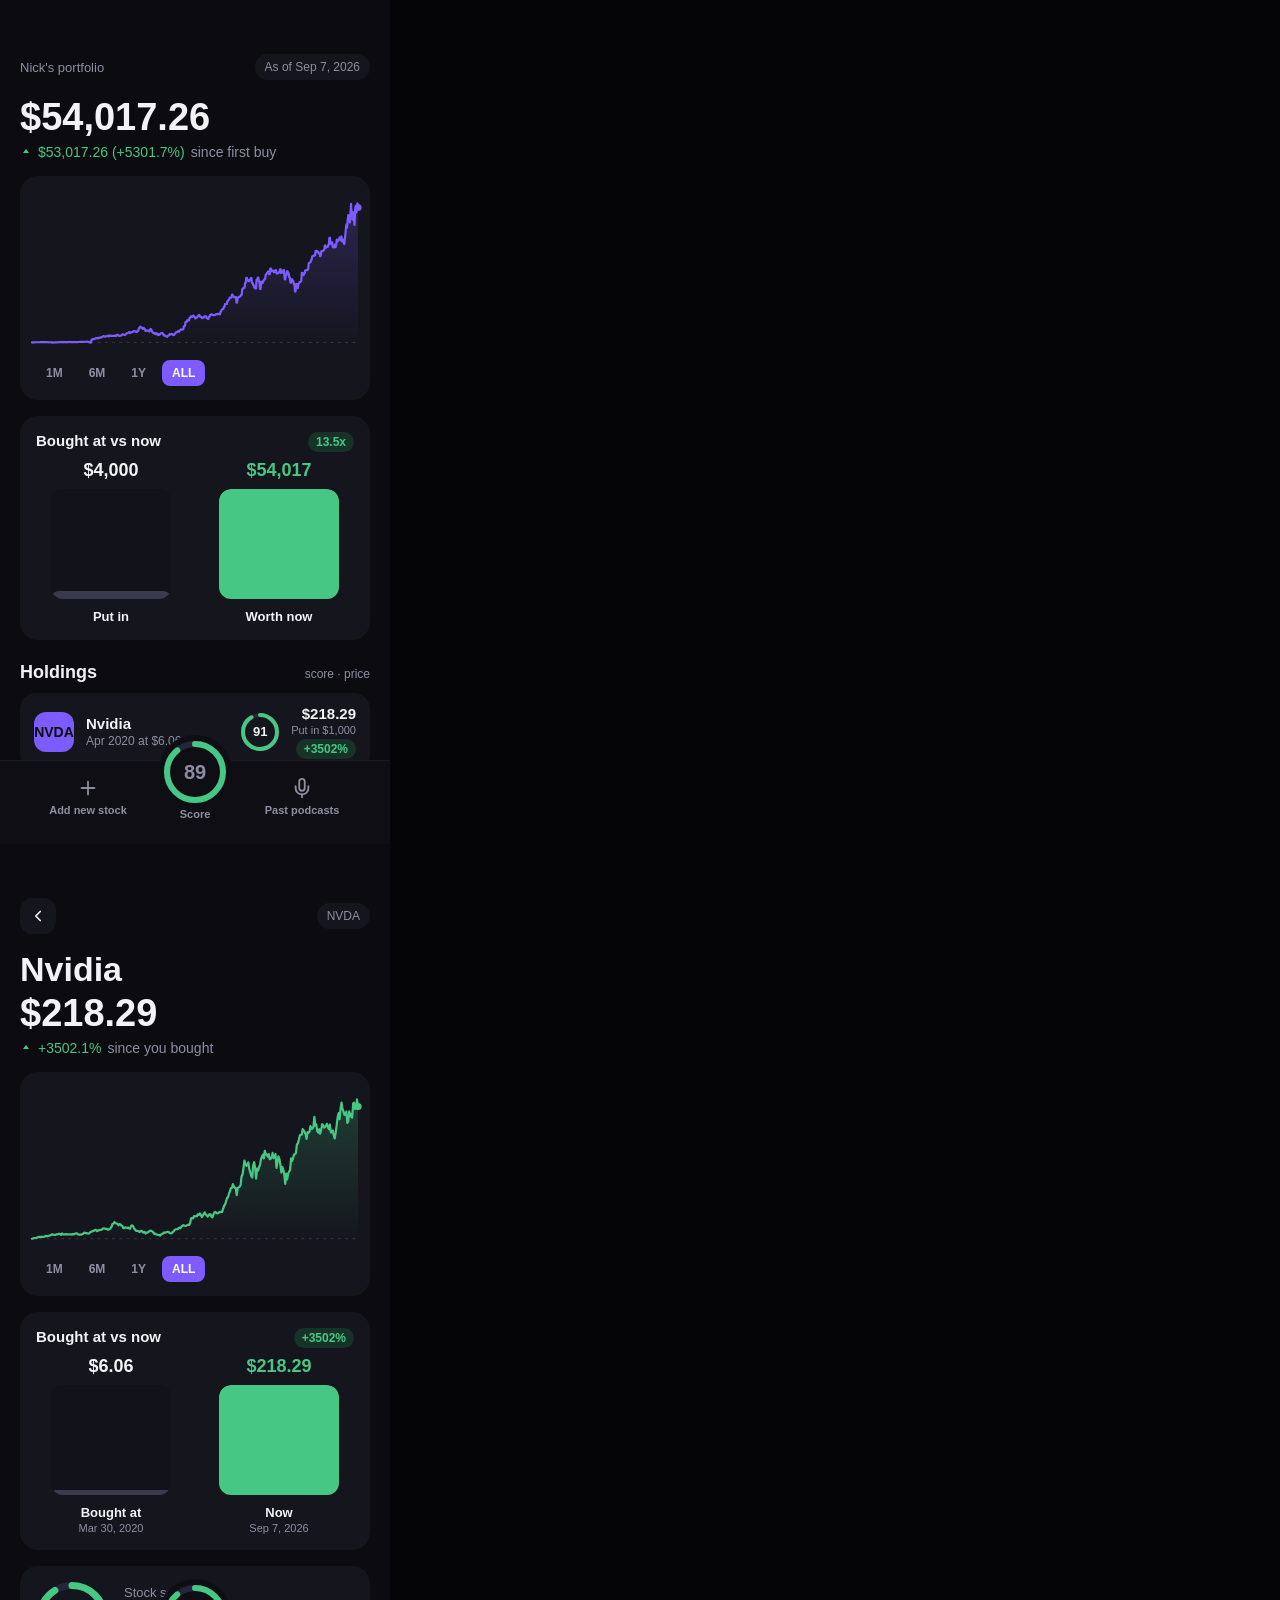
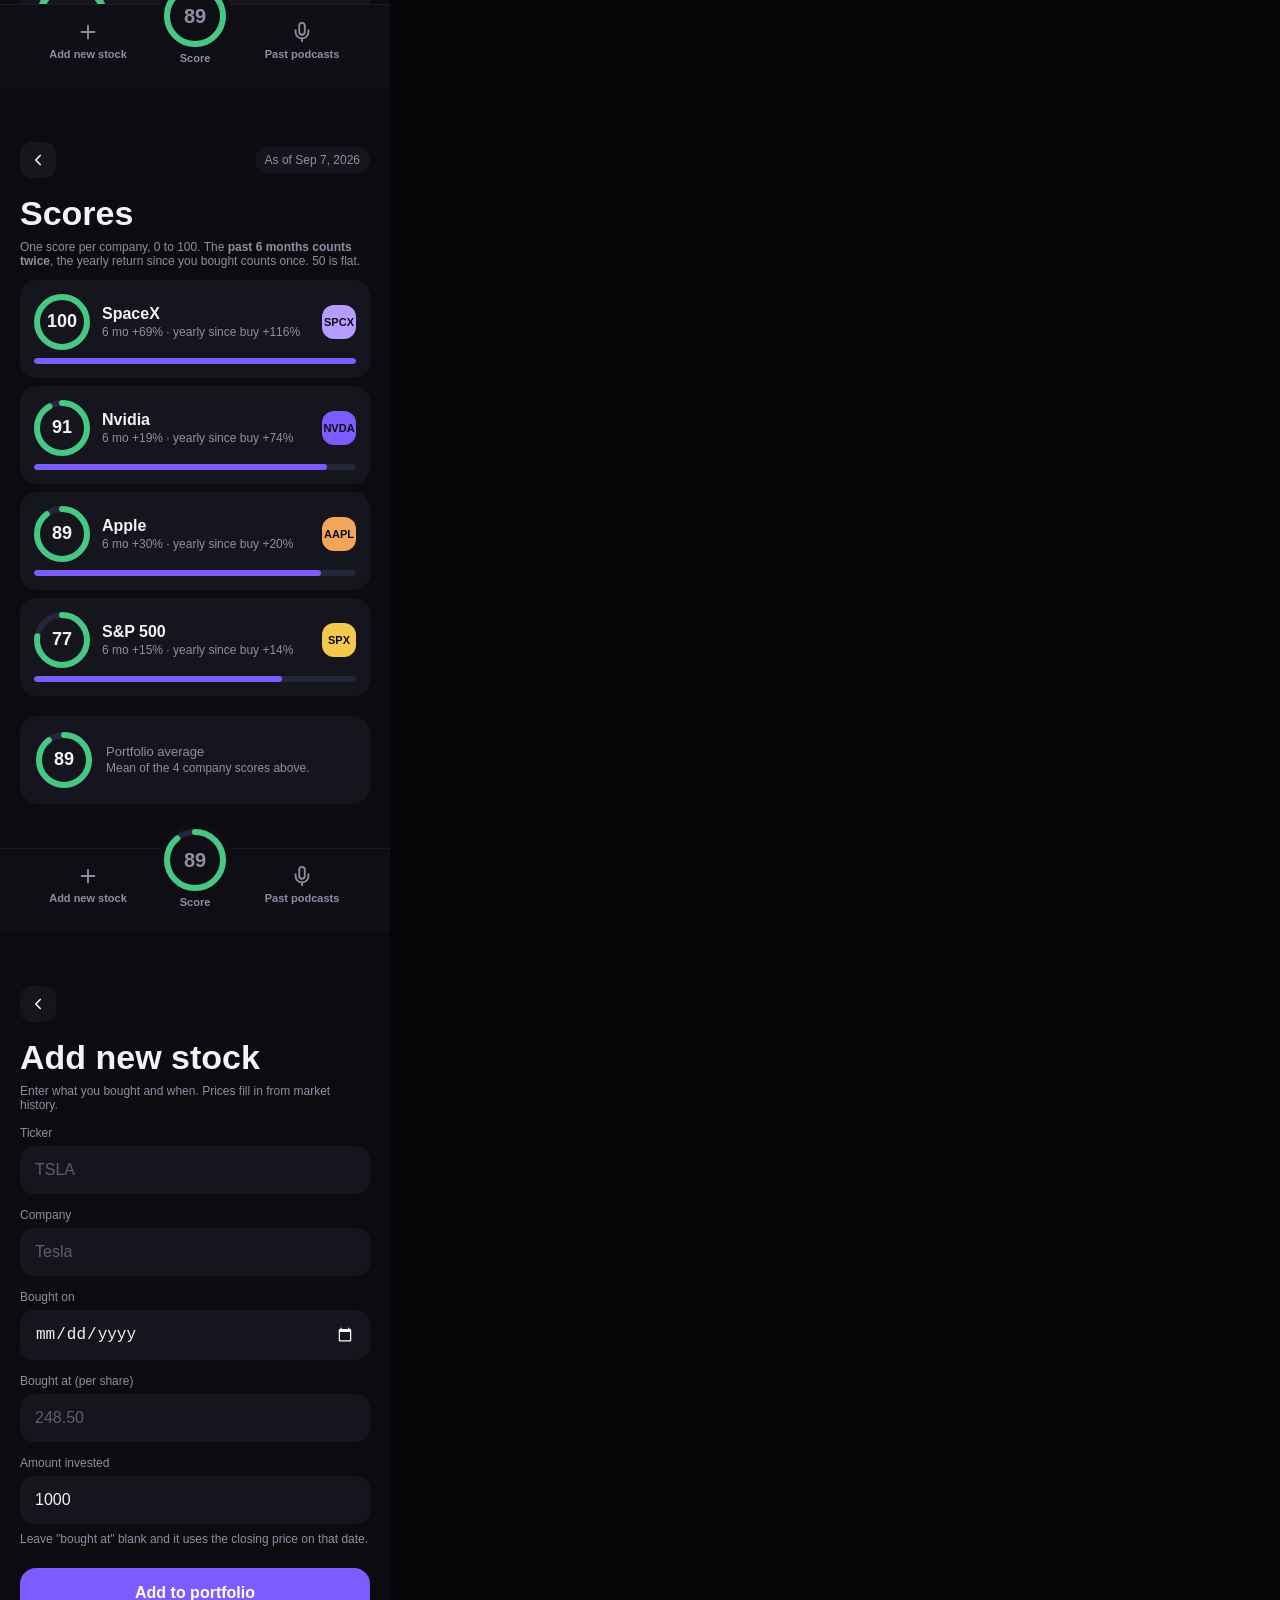
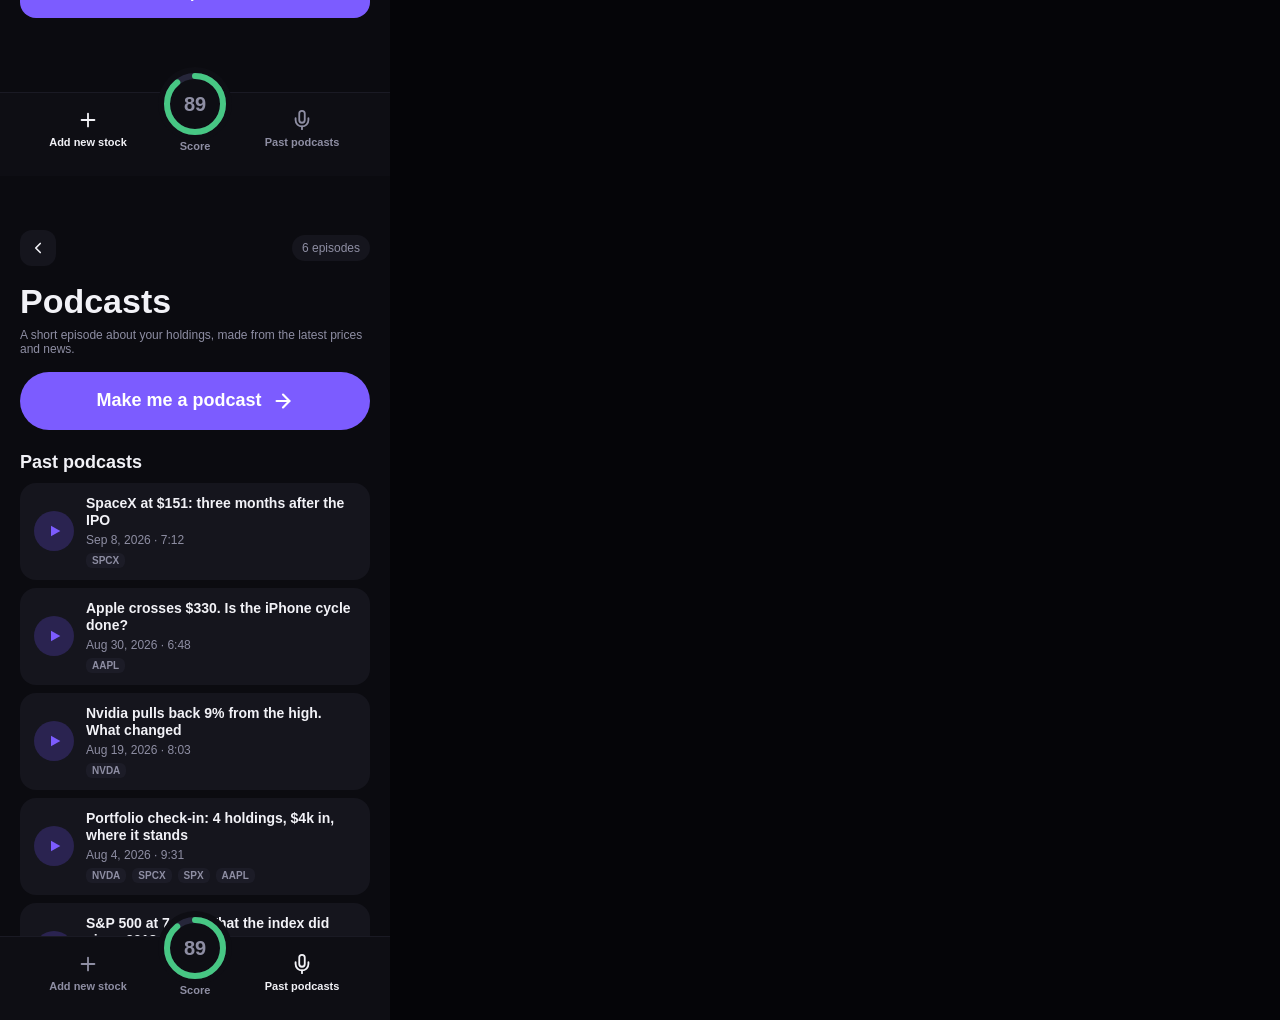
==== commit d2f3ed43: "Keep holding rows on one line; refresh Canva export Co-Authored-By: Claude Fable 5.1 <noreply@anthro" ====
--- a/canva-import.html
+++ b/canva-import.html
@@ -45,8 +45,9 @@
 .row { display: flex; align-items: center; gap: 12px; width: 100%; text-align: left; padding: 12px 14px; background: var(--card); border-radius: 16px; margin-bottom: 8px; }
 .row:active { background: var(--card-2); }
 .tile { width: 40px; height: 40px; border-radius: 12px; display: grid; place-items: center; font-weight: 700; font-size: 14px; color: rgb(11, 11, 16); flex: 0 0 auto; }
-.row .name { font-size: 15px; font-weight: 600; margin: 0px; }
-.row .meta { font-size: 12px; color: var(--muted); margin: 2px 0px 0px; }
+.row .name { font-size: 15px; font-weight: 600; margin: 0px; white-space: nowrap; overflow: hidden; text-overflow: ellipsis; }
+.row .meta { font-size: 12px; color: var(--muted); margin: 2px 0px 0px; white-space: nowrap; }
+.row > div:nth-child(2) { min-width: 0px; flex: 1 1 0%; }
 .row .right { margin-left: auto; text-align: right; }
 .row .price { font-size: 15px; font-weight: 600; margin: 0px; }
 .row .putin { font-size: 11px; color: var(--muted); margin: 2px 0px 0px; white-space: nowrap; }
@@ -109,8 +110,8 @@
   <div class="delta up"><svg viewBox="0 0 24 24" width="12" height="12" fill="currentColor"><path d="M12 6l6 8H6z"/></svg><span class="tnum">$53,017.26 (+5301.7%)</span><span class="sub">since first buy</span></div>
   <div class="card tight">
     <div class="chart"><svg viewBox="0 0 358 170" preserveAspectRatio="none" aria-hidden="true">
-    <defs><linearGradient id="guneke" x1="0" x2="0" y1="0" y2="1"><stop offset="0" stop-color="#7C5CFF" stop-opacity=".22"/><stop offset="1" stop-color="#7C5CFF" stop-opacity="0"/></linearGradient></defs>
-    <path d="M0.0 163.7 L0.6 163.6 L1.3 163.6 L1.9 163.6 L2.5 163.6 L3.1 163.5 L3.8 163.5 L4.4 163.5 L5.0 163.5 L5.7 163.5 L6.3 163.5 L6.9 163.5 L7.6 163.5 L8.2 163.5 L8.8 163.5 L9.4 163.4 L10.1 163.4 L10.7 163.4 L11.3 163.4 L12.0 163.4 L12.6 163.4 L13.2 163.3 L13.8 163.4 L14.5 163.3 L15.1 163.3 L15.7 163.3 L16.4 163.4 L17.0 163.5 L17.6 163.5 L18.2 163.6 L18.9 163.5 L19.5 163.5 L20.1 163.5 L20.8 163.6 L21.4 163.5 L22.0 163.6 L22.7 163.7 L23.3 163.9 L23.9 163.8 L24.5 163.7 L25.2 163.7 L25.8 163.6 L26.4 163.6 L27.1 163.6 L27.7 163.6 L28.3 163.5 L28.9 163.5 L29.6 163.4 L30.2 163.5 L30.8 163.4 L31.5 163.5 L32.1 163.4 L32.7 163.3 L33.3 163.3 L34.0 163.3 L34.6 163.3 L35.2 163.3 L35.9 163.4 L36.5 163.4 L37.1 163.4 L37.8 163.5 L38.4 163.4 L39.0 163.4 L39.6 163.3 L40.3 163.3 L40.9 163.2 L41.5 163.2 L42.2 163.3 L42.8 163.2 L43.4 163.3 L44.0 163.3 L44.7 163.4 L45.3 163.4 L45.9 163.3 L46.6 163.3 L47.2 163.2 L47.8 163.2 L48.4 163.3 L49.1 163.3 L49.7 163.3 L50.3 163.2 L51.0 163.2 L51.6 163.2 L52.2 163.1 L52.9 163.1 L53.5 163.1 L54.1 163.1 L54.7 163.1 L55.4 163.0 L56.0 163.0 L56.6 163.0 L57.3 163.0 L57.9 162.9 L58.5 162.9 L59.1 162.9 L59.8 163.0 L60.4 162.9 L61.0 162.8 L61.7 162.9 L62.3 163.3 L62.9 163.3 L63.5 163.6 L64.2 164.0 L64.8 163.7 L65.4 160.9 L66.1 160.4 L66.7 159.9 L67.3 160.0 L68.0 160.1 L68.6 159.6 L69.2 159.4 L69.8 159.0 L70.5 159.0 L71.1 158.8 L71.7 159.0 L72.4 158.7 L73.0 158.9 L73.6 158.5 L74.2 158.1 L74.9 158.2 L75.5 158.2 L76.1 157.9 L76.8 157.5 L77.4 157.3 L78.0 156.8 L78.6 156.4 L79.3 156.8 L79.9 157.1 L80.5 157.1 L81.2 156.8 L81.8 156.7 L82.4 156.2 L83.1 156.2 L83.7 156.3 L84.3 157.0 L84.9 155.8 L85.6 156.3 L86.2 156.4 L86.8 156.2 L87.5 156.0 L88.1 156.3 L88.7 156.2 L89.3 156.3 L90.0 156.2 L90.6 156.0 L91.2 156.3 L91.9 155.8 L92.5 156.3 L93.1 155.8 L93.7 155.1 L94.4 155.2 L95.0 155.8 L95.6 156.4 L96.3 156.1 L96.9 156.1 L97.5 156.1 L98.2 155.6 L98.8 155.2 L99.4 154.4 L100.0 154.7 L100.7 154.8 L101.3 154.8 L101.9 155.2 L102.6 154.8 L103.2 154.2 L103.8 153.5 L104.4 153.4 L105.1 153.1 L105.7 152.8 L106.3 152.0 L107.0 152.2 L107.6 153.1 L108.2 152.4 L108.8 152.4 L109.5 152.0 L110.1 152.0 L110.7 151.8 L111.4 150.8 L112.0 150.7 L112.6 151.0 L113.3 151.3 L113.9 151.2 L114.5 151.9 L115.1 151.8 L115.8 151.2 L116.4 150.7 L117.0 149.3 L117.7 147.2 L118.3 147.0 L118.9 145.7 L119.5 146.5 L120.2 147.0 L120.8 147.0 L121.4 148.3 L122.1 147.3 L122.7 147.3 L123.3 148.5 L123.9 148.6 L124.6 150.6 L125.2 150.8 L125.8 150.0 L126.5 150.3 L127.1 150.5 L127.7 150.2 L128.4 150.9 L129.0 151.4 L129.6 149.1 L130.2 148.4 L130.9 148.9 L131.5 150.6 L132.1 151.6 L132.8 152.6 L133.4 153.2 L134.0 153.1 L134.6 153.7 L135.3 154.3 L135.9 153.0 L136.5 153.1 L137.2 154.2 L137.8 154.9 L138.4 154.1 L139.0 155.4 L139.7 154.7 L140.3 154.8 L140.9 154.0 L141.6 153.4 L142.2 153.0 L142.8 152.9 L143.5 153.4 L144.1 154.3 L144.7 155.7 L145.3 155.2 L146.0 156.0 L146.6 156.5 L147.2 156.8 L147.9 156.8 L148.5 157.3 L149.1 156.5 L149.7 155.7 L150.4 155.7 L151.0 154.4 L151.6 154.9 L152.3 154.4 L152.9 154.0 L153.5 154.1 L154.1 154.4 L154.8 155.1 L155.4 155.4 L156.0 155.2 L156.7 154.1 L157.3 153.7 L157.9 152.4 L158.6 152.0 L159.2 151.9 L159.8 151.9 L160.4 151.1 L161.1 150.7 L161.7 151.4 L162.3 150.0 L163.0 149.4 L163.6 148.8 L164.2 149.2 L164.8 149.3 L165.5 149.1 L166.1 148.8 L166.7 145.5 L167.4 145.6 L168.0 144.2 L168.6 140.5 L169.2 140.3 L169.9 140.5 L170.5 138.5 L171.1 138.8 L171.8 138.7 L172.4 138.7 L173.0 135.7 L173.7 135.7 L174.3 134.2 L174.9 134.2 L175.5 134.7 L176.2 134.6 L176.8 133.4 L177.4 133.3 L178.1 134.6 L178.7 134.6 L179.3 136.5 L179.9 136.5 L180.6 135.5 L181.2 135.4 L181.8 134.0 L182.5 134.0 L183.1 132.6 L183.7 132.5 L184.3 134.2 L185.0 134.1 L185.6 135.0 L186.2 135.0 L186.9 136.2 L187.5 136.2 L188.1 135.4 L188.8 135.3 L189.4 134.1 L190.0 134.1 L190.6 134.2 L191.3 134.2 L191.9 136.3 L192.5 136.3 L193.2 136.9 L193.8 136.9 L194.4 134.3 L195.0 134.3 L195.7 132.5 L196.3 132.5 L196.9 131.9 L197.6 131.9 L198.2 132.5 L198.8 132.5 L199.4 132.9 L200.1 132.9 L200.7 132.5 L201.3 132.4 L202.0 131.6 L202.6 131.6 L203.2 131.7 L203.9 131.6 L204.5 131.3 L205.1 131.3 L205.7 131.7 L206.4 131.7 L207.0 128.9 L207.6 128.9 L208.3 126.4 L208.9 126.4 L209.5 125.6 L210.1 125.6 L210.8 123.2 L211.4 123.2 L212.0 120.2 L212.7 120.2 L213.3 120.1 L213.9 120.1 L214.5 117.0 L215.2 117.0 L215.8 115.3 L216.4 115.3 L217.1 113.0 L217.7 112.9 L218.3 112.8 L219.0 112.8 L219.6 109.6 L220.2 109.5 L220.8 111.4 L221.5 111.4 L222.1 112.6 L222.7 112.6 L223.4 112.5 L224.0 112.4 L224.6 118.5 L225.2 118.5 L225.9 112.8 L226.5 112.7 L227.1 112.0 L227.8 112.0 L228.4 111.4 L229.0 111.3 L229.6 109.9 L230.3 109.9 L230.9 103.2 L231.5 103.2 L232.2 101.7 L232.8 101.7 L233.4 101.7 L234.1 96.2 L234.7 96.1 L235.3 90.5 L235.9 90.4 L236.6 93.0 L237.2 92.9 L237.8 94.3 L238.5 94.2 L239.1 92.7 L239.7 92.6 L240.3 90.9 L241.0 90.8 L241.6 96.4 L242.2 96.3 L242.9 98.7 L243.5 98.6 L244.1 101.5 L244.7 101.4 L245.4 102.6 L246.0 102.5 L246.6 92.7 L247.3 92.6 L247.9 90.2 L248.5 90.1 L249.2 94.8 L249.8 94.7 L250.4 103.0 L251.0 102.9 L251.7 94.9 L252.3 94.8 L252.9 96.1 L253.6 96.0 L254.2 93.4 L254.8 93.3 L255.4 91.6 L256.1 91.5 L256.7 86.7 L257.3 86.6 L258.0 84.9 L258.6 84.8 L259.2 83.3 L259.8 83.2 L260.5 86.3 L261.1 86.2 L261.7 80.0 L262.4 79.9 L263.0 82.8 L263.6 82.7 L264.3 82.5 L264.9 82.4 L265.5 84.0 L266.1 83.9 L266.8 83.9 L267.4 81.7 L268.0 81.7 L268.7 85.5 L269.3 85.5 L269.9 85.3 L270.5 85.3 L271.2 84.1 L271.8 84.1 L272.4 80.8 L273.1 80.8 L273.7 85.0 L274.3 85.0 L274.9 84.1 L275.6 84.0 L276.2 81.7 L276.8 81.7 L277.5 92.2 L278.1 92.2 L278.7 87.7 L279.4 87.7 L280.0 83.0 L280.6 83.0 L281.2 85.2 L281.9 85.2 L282.5 89.8 L283.1 89.8 L283.8 95.8 L284.4 95.8 L285.0 92.1 L285.6 92.0 L286.3 93.8 L286.9 93.8 L287.5 97.7 L288.2 97.7 L288.8 106.0 L289.4 106.0 L290.0 97.6 L290.7 97.6 L291.3 102.2 L291.9 102.1 L292.6 97.1 L293.2 97.1 L293.8 95.3 L294.5 95.3 L295.1 94.4 L295.7 94.4 L296.3 84.9 L297.0 84.9 L297.6 87.3 L298.2 87.3 L298.9 85.2 L299.5 85.2 L300.1 81.9 L300.7 81.9 L301.4 81.9 L302.0 81.9 L302.6 80.9 L303.3 80.9 L303.9 74.1 L304.5 74.0 L305.1 73.0 L305.8 72.9 L306.4 70.4 L307.0 70.0 L307.7 66.4 L308.3 66.1 L308.9 65.4 L309.6 65.0 L310.2 65.3 L310.8 64.9 L311.4 60.1 L312.1 59.7 L312.7 60.7 L313.3 60.3 L314.0 61.6 L314.6 61.2 L315.2 62.9 L315.8 62.6 L316.5 65.9 L317.1 65.5 L317.7 60.3 L318.4 60.0 L319.0 60.3 L319.6 59.9 L320.2 59.1 L320.9 58.7 L321.5 54.1 L322.1 53.8 L322.8 56.3 L323.4 55.9 L324.0 55.6 L324.7 55.3 L325.3 53.6 L325.9 53.2 L326.5 45.3 L327.2 45.0 L327.8 51.9 L328.4 51.6 L329.1 50.5 L329.7 50.2 L330.3 55.7 L330.9 55.4 L331.6 55.9 L332.2 55.5 L332.8 52.6 L333.5 55.7 L334.1 52.4 L334.7 47.2 L335.3 47.6 L336.0 49.1 L336.6 48.0 L337.2 46.9 L337.9 44.6 L338.5 46.5 L339.1 47.6 L339.8 43.6 L340.4 49.1 L341.0 48.5 L341.6 47.1 L342.3 50.3 L342.9 52.4 L343.5 46.9 L344.2 40.7 L344.8 33.5 L345.4 29.8 L346.0 33.7 L346.7 24.8 L347.3 19.4 L347.9 23.4 L348.6 24.7 L349.2 27.8 L349.8 15.4 L350.4 6.5 L351.1 23.6 L351.7 19.8 L352.3 16.1 L353.0 25.3 L353.6 25.7 L354.2 30.5 L354.9 12.9 L355.5 10.6 L356.1 16.4 L356.7 13.7 L357.4 6.0 L358.0 10.7 L358 170 L0 170 Z" fill="url(#guneke)"/>
+    <defs><linearGradient id="ghy4n5" x1="0" x2="0" y1="0" y2="1"><stop offset="0" stop-color="#7C5CFF" stop-opacity=".22"/><stop offset="1" stop-color="#7C5CFF" stop-opacity="0"/></linearGradient></defs>
+    <path d="M0.0 163.7 L0.6 163.6 L1.3 163.6 L1.9 163.6 L2.5 163.6 L3.1 163.5 L3.8 163.5 L4.4 163.5 L5.0 163.5 L5.7 163.5 L6.3 163.5 L6.9 163.5 L7.6 163.5 L8.2 163.5 L8.8 163.5 L9.4 163.4 L10.1 163.4 L10.7 163.4 L11.3 163.4 L12.0 163.4 L12.6 163.4 L13.2 163.3 L13.8 163.4 L14.5 163.3 L15.1 163.3 L15.7 163.3 L16.4 163.4 L17.0 163.5 L17.6 163.5 L18.2 163.6 L18.9 163.5 L19.5 163.5 L20.1 163.5 L20.8 163.6 L21.4 163.5 L22.0 163.6 L22.7 163.7 L23.3 163.9 L23.9 163.8 L24.5 163.7 L25.2 163.7 L25.8 163.6 L26.4 163.6 L27.1 163.6 L27.7 163.6 L28.3 163.5 L28.9 163.5 L29.6 163.4 L30.2 163.5 L30.8 163.4 L31.5 163.5 L32.1 163.4 L32.7 163.3 L33.3 163.3 L34.0 163.3 L34.6 163.3 L35.2 163.3 L35.9 163.4 L36.5 163.4 L37.1 163.4 L37.8 163.5 L38.4 163.4 L39.0 163.4 L39.6 163.3 L40.3 163.3 L40.9 163.2 L41.5 163.2 L42.2 163.3 L42.8 163.2 L43.4 163.3 L44.0 163.3 L44.7 163.4 L45.3 163.4 L45.9 163.3 L46.6 163.3 L47.2 163.2 L47.8 163.2 L48.4 163.3 L49.1 163.3 L49.7 163.3 L50.3 163.2 L51.0 163.2 L51.6 163.2 L52.2 163.1 L52.9 163.1 L53.5 163.1 L54.1 163.1 L54.7 163.1 L55.4 163.0 L56.0 163.0 L56.6 163.0 L57.3 163.0 L57.9 162.9 L58.5 162.9 L59.1 162.9 L59.8 163.0 L60.4 162.9 L61.0 162.8 L61.7 162.9 L62.3 163.3 L62.9 163.3 L63.5 163.6 L64.2 164.0 L64.8 163.7 L65.4 160.9 L66.1 160.4 L66.7 159.9 L67.3 160.0 L68.0 160.1 L68.6 159.6 L69.2 159.4 L69.8 159.0 L70.5 159.0 L71.1 158.8 L71.7 159.0 L72.4 158.7 L73.0 158.9 L73.6 158.5 L74.2 158.1 L74.9 158.2 L75.5 158.2 L76.1 157.9 L76.8 157.5 L77.4 157.3 L78.0 156.8 L78.6 156.4 L79.3 156.8 L79.9 157.1 L80.5 157.1 L81.2 156.8 L81.8 156.7 L82.4 156.2 L83.1 156.2 L83.7 156.3 L84.3 157.0 L84.9 155.8 L85.6 156.3 L86.2 156.4 L86.8 156.2 L87.5 156.0 L88.1 156.3 L88.7 156.2 L89.3 156.3 L90.0 156.2 L90.6 156.0 L91.2 156.3 L91.9 155.8 L92.5 156.3 L93.1 155.8 L93.7 155.1 L94.4 155.2 L95.0 155.8 L95.6 156.4 L96.3 156.1 L96.9 156.1 L97.5 156.1 L98.2 155.6 L98.8 155.2 L99.4 154.4 L100.0 154.7 L100.7 154.8 L101.3 154.8 L101.9 155.2 L102.6 154.8 L103.2 154.2 L103.8 153.5 L104.4 153.4 L105.1 153.1 L105.7 152.8 L106.3 152.0 L107.0 152.2 L107.6 153.1 L108.2 152.4 L108.8 152.4 L109.5 152.0 L110.1 152.0 L110.7 151.8 L111.4 150.8 L112.0 150.7 L112.6 151.0 L113.3 151.3 L113.9 151.2 L114.5 151.9 L115.1 151.8 L115.8 151.2 L116.4 150.7 L117.0 149.3 L117.7 147.2 L118.3 147.0 L118.9 145.7 L119.5 146.5 L120.2 147.0 L120.8 147.0 L121.4 148.3 L122.1 147.3 L122.7 147.3 L123.3 148.5 L123.9 148.6 L124.6 150.6 L125.2 150.8 L125.8 150.0 L126.5 150.3 L127.1 150.5 L127.7 150.2 L128.4 150.9 L129.0 151.4 L129.6 149.1 L130.2 148.4 L130.9 148.9 L131.5 150.6 L132.1 151.6 L132.8 152.6 L133.4 153.2 L134.0 153.1 L134.6 153.7 L135.3 154.3 L135.9 153.0 L136.5 153.1 L137.2 154.2 L137.8 154.9 L138.4 154.1 L139.0 155.4 L139.7 154.7 L140.3 154.8 L140.9 154.0 L141.6 153.4 L142.2 153.0 L142.8 152.9 L143.5 153.4 L144.1 154.3 L144.7 155.7 L145.3 155.2 L146.0 156.0 L146.6 156.5 L147.2 156.8 L147.9 156.8 L148.5 157.3 L149.1 156.5 L149.7 155.7 L150.4 155.7 L151.0 154.4 L151.6 154.9 L152.3 154.4 L152.9 154.0 L153.5 154.1 L154.1 154.4 L154.8 155.1 L155.4 155.4 L156.0 155.2 L156.7 154.1 L157.3 153.7 L157.9 152.4 L158.6 152.0 L159.2 151.9 L159.8 151.9 L160.4 151.1 L161.1 150.7 L161.7 151.4 L162.3 150.0 L163.0 149.4 L163.6 148.8 L164.2 149.2 L164.8 149.3 L165.5 149.1 L166.1 148.8 L166.7 145.5 L167.4 145.6 L168.0 144.2 L168.6 140.5 L169.2 140.3 L169.9 140.5 L170.5 138.5 L171.1 138.8 L171.8 138.7 L172.4 138.7 L173.0 135.7 L173.7 135.7 L174.3 134.2 L174.9 134.2 L175.5 134.7 L176.2 134.6 L176.8 133.4 L177.4 133.3 L178.1 134.6 L178.7 134.6 L179.3 136.5 L179.9 136.5 L180.6 135.5 L181.2 135.4 L181.8 134.0 L182.5 134.0 L183.1 132.6 L183.7 132.5 L184.3 134.2 L185.0 134.1 L185.6 135.0 L186.2 135.0 L186.9 136.2 L187.5 136.2 L188.1 135.4 L188.8 135.3 L189.4 134.1 L190.0 134.1 L190.6 134.2 L191.3 134.2 L191.9 136.3 L192.5 136.3 L193.2 136.9 L193.8 136.9 L194.4 134.3 L195.0 134.3 L195.7 132.5 L196.3 132.5 L196.9 131.9 L197.6 131.9 L198.2 132.5 L198.8 132.5 L199.4 132.9 L200.1 132.9 L200.7 132.5 L201.3 132.4 L202.0 131.6 L202.6 131.6 L203.2 131.7 L203.9 131.6 L204.5 131.3 L205.1 131.3 L205.7 131.7 L206.4 131.7 L207.0 128.9 L207.6 128.9 L208.3 126.4 L208.9 126.4 L209.5 125.6 L210.1 125.6 L210.8 123.2 L211.4 123.2 L212.0 120.2 L212.7 120.2 L213.3 120.1 L213.9 120.1 L214.5 117.0 L215.2 117.0 L215.8 115.3 L216.4 115.3 L217.1 113.0 L217.7 112.9 L218.3 112.8 L219.0 112.8 L219.6 109.6 L220.2 109.5 L220.8 111.4 L221.5 111.4 L222.1 112.6 L222.7 112.6 L223.4 112.5 L224.0 112.4 L224.6 118.5 L225.2 118.5 L225.9 112.8 L226.5 112.7 L227.1 112.0 L227.8 112.0 L228.4 111.4 L229.0 111.3 L229.6 109.9 L230.3 109.9 L230.9 103.2 L231.5 103.2 L232.2 101.7 L232.8 101.7 L233.4 101.7 L234.1 96.2 L234.7 96.1 L235.3 90.5 L235.9 90.4 L236.6 93.0 L237.2 92.9 L237.8 94.3 L238.5 94.2 L239.1 92.7 L239.7 92.6 L240.3 90.9 L241.0 90.8 L241.6 96.4 L242.2 96.3 L242.9 98.7 L243.5 98.6 L244.1 101.5 L244.7 101.4 L245.4 102.6 L246.0 102.5 L246.6 92.7 L247.3 92.6 L247.9 90.2 L248.5 90.1 L249.2 94.8 L249.8 94.7 L250.4 103.0 L251.0 102.9 L251.7 94.9 L252.3 94.8 L252.9 96.1 L253.6 96.0 L254.2 93.4 L254.8 93.3 L255.4 91.6 L256.1 91.5 L256.7 86.7 L257.3 86.6 L258.0 84.9 L258.6 84.8 L259.2 83.3 L259.8 83.2 L260.5 86.3 L261.1 86.2 L261.7 80.0 L262.4 79.9 L263.0 82.8 L263.6 82.7 L264.3 82.5 L264.9 82.4 L265.5 84.0 L266.1 83.9 L266.8 83.9 L267.4 81.7 L268.0 81.7 L268.7 85.5 L269.3 85.5 L269.9 85.3 L270.5 85.3 L271.2 84.1 L271.8 84.1 L272.4 80.8 L273.1 80.8 L273.7 85.0 L274.3 85.0 L274.9 84.1 L275.6 84.0 L276.2 81.7 L276.8 81.7 L277.5 92.2 L278.1 92.2 L278.7 87.7 L279.4 87.7 L280.0 83.0 L280.6 83.0 L281.2 85.2 L281.9 85.2 L282.5 89.8 L283.1 89.8 L283.8 95.8 L284.4 95.8 L285.0 92.1 L285.6 92.0 L286.3 93.8 L286.9 93.8 L287.5 97.7 L288.2 97.7 L288.8 106.0 L289.4 106.0 L290.0 97.6 L290.7 97.6 L291.3 102.2 L291.9 102.1 L292.6 97.1 L293.2 97.1 L293.8 95.3 L294.5 95.3 L295.1 94.4 L295.7 94.4 L296.3 84.9 L297.0 84.9 L297.6 87.3 L298.2 87.3 L298.9 85.2 L299.5 85.2 L300.1 81.9 L300.7 81.9 L301.4 81.9 L302.0 81.9 L302.6 80.9 L303.3 80.9 L303.9 74.1 L304.5 74.0 L305.1 73.0 L305.8 72.9 L306.4 70.4 L307.0 70.0 L307.7 66.4 L308.3 66.1 L308.9 65.4 L309.6 65.0 L310.2 65.3 L310.8 64.9 L311.4 60.1 L312.1 59.7 L312.7 60.7 L313.3 60.3 L314.0 61.6 L314.6 61.2 L315.2 62.9 L315.8 62.6 L316.5 65.9 L317.1 65.5 L317.7 60.3 L318.4 60.0 L319.0 60.3 L319.6 59.9 L320.2 59.1 L320.9 58.7 L321.5 54.1 L322.1 53.8 L322.8 56.3 L323.4 55.9 L324.0 55.6 L324.7 55.3 L325.3 53.6 L325.9 53.2 L326.5 45.3 L327.2 45.0 L327.8 51.9 L328.4 51.6 L329.1 50.5 L329.7 50.2 L330.3 55.7 L330.9 55.4 L331.6 55.9 L332.2 55.5 L332.8 52.6 L333.5 55.7 L334.1 52.4 L334.7 47.2 L335.3 47.6 L336.0 49.1 L336.6 48.0 L337.2 46.9 L337.9 44.6 L338.5 46.5 L339.1 47.6 L339.8 43.6 L340.4 49.1 L341.0 48.5 L341.6 47.1 L342.3 50.3 L342.9 52.4 L343.5 46.9 L344.2 40.7 L344.8 33.5 L345.4 29.8 L346.0 33.7 L346.7 24.8 L347.3 19.4 L347.9 23.4 L348.6 24.7 L349.2 27.8 L349.8 15.4 L350.4 6.5 L351.1 23.6 L351.7 19.8 L352.3 16.1 L353.0 25.3 L353.6 25.7 L354.2 30.5 L354.9 12.9 L355.5 10.6 L356.1 16.4 L356.7 13.7 L357.4 6.0 L358.0 10.7 L358 170 L0 170 Z" fill="url(#ghy4n5)"/>
     <line x1="0" x2="358" y1="163.7" y2="163.7" stroke="#3A3A4E" stroke-dasharray="3 5" stroke-width="1"/>
     <path d="M0.0 163.7 L0.6 163.6 L1.3 163.6 L1.9 163.6 L2.5 163.6 L3.1 163.5 L3.8 163.5 L4.4 163.5 L5.0 163.5 L5.7 163.5 L6.3 163.5 L6.9 163.5 L7.6 163.5 L8.2 163.5 L8.8 163.5 L9.4 163.4 L10.1 163.4 L10.7 163.4 L11.3 163.4 L12.0 163.4 L12.6 163.4 L13.2 163.3 L13.8 163.4 L14.5 163.3 L15.1 163.3 L15.7 163.3 L16.4 163.4 L17.0 163.5 L17.6 163.5 L18.2 163.6 L18.9 163.5 L19.5 163.5 L20.1 163.5 L20.8 163.6 L21.4 163.5 L22.0 163.6 L22.7 163.7 L23.3 163.9 L23.9 163.8 L24.5 163.7 L25.2 163.7 L25.8 163.6 L26.4 163.6 L27.1 163.6 L27.7 163.6 L28.3 163.5 L28.9 163.5 L29.6 163.4 L30.2 163.5 L30.8 163.4 L31.5 163.5 L32.1 163.4 L32.7 163.3 L33.3 163.3 L34.0 163.3 L34.6 163.3 L35.2 163.3 L35.9 163.4 L36.5 163.4 L37.1 163.4 L37.8 163.5 L38.4 163.4 L39.0 163.4 L39.6 163.3 L40.3 163.3 L40.9 163.2 L41.5 163.2 L42.2 163.3 L42.8 163.2 L43.4 163.3 L44.0 163.3 L44.7 163.4 L45.3 163.4 L45.9 163.3 L46.6 163.3 L47.2 163.2 L47.8 163.2 L48.4 163.3 L49.1 163.3 L49.7 163.3 L50.3 163.2 L51.0 163.2 L51.6 163.2 L52.2 163.1 L52.9 163.1 L53.5 163.1 L54.1 163.1 L54.7 163.1 L55.4 163.0 L56.0 163.0 L56.6 163.0 L57.3 163.0 L57.9 162.9 L58.5 162.9 L59.1 162.9 L59.8 163.0 L60.4 162.9 L61.0 162.8 L61.7 162.9 L62.3 163.3 L62.9 163.3 L63.5 163.6 L64.2 164.0 L64.8 163.7 L65.4 160.9 L66.1 160.4 L66.7 159.9 L67.3 160.0 L68.0 160.1 L68.6 159.6 L69.2 159.4 L69.8 159.0 L70.5 159.0 L71.1 158.8 L71.7 159.0 L72.4 158.7 L73.0 158.9 L73.6 158.5 L74.2 158.1 L74.9 158.2 L75.5 158.2 L76.1 157.9 L76.8 157.5 L77.4 157.3 L78.0 156.8 L78.6 156.4 L79.3 156.8 L79.9 157.1 L80.5 157.1 L81.2 156.8 L81.8 156.7 L82.4 156.2 L83.1 156.2 L83.7 156.3 L84.3 157.0 L84.9 155.8 L85.6 156.3 L86.2 156.4 L86.8 156.2 L87.5 156.0 L88.1 156.3 L88.7 156.2 L89.3 156.3 L90.0 156.2 L90.6 156.0 L91.2 156.3 L91.9 155.8 L92.5 156.3 L93.1 155.8 L93.7 155.1 L94.4 155.2 L95.0 155.8 L95.6 156.4 L96.3 156.1 L96.9 156.1 L97.5 156.1 L98.2 155.6 L98.8 155.2 L99.4 154.4 L100.0 154.7 L100.7 154.8 L101.3 154.8 L101.9 155.2 L102.6 154.8 L103.2 154.2 L103.8 153.5 L104.4 153.4 L105.1 153.1 L105.7 152.8 L106.3 152.0 L107.0 152.2 L107.6 153.1 L108.2 152.4 L108.8 152.4 L109.5 152.0 L110.1 152.0 L110.7 151.8 L111.4 150.8 L112.0 150.7 L112.6 151.0 L113.3 151.3 L113.9 151.2 L114.5 151.9 L115.1 151.8 L115.8 151.2 L116.4 150.7 L117.0 149.3 L117.7 147.2 L118.3 147.0 L118.9 145.7 L119.5 146.5 L120.2 147.0 L120.8 147.0 L121.4 148.3 L122.1 147.3 L122.7 147.3 L123.3 148.5 L123.9 148.6 L124.6 150.6 L125.2 150.8 L125.8 150.0 L126.5 150.3 L127.1 150.5 L127.7 150.2 L128.4 150.9 L129.0 151.4 L129.6 149.1 L130.2 148.4 L130.9 148.9 L131.5 150.6 L132.1 151.6 L132.8 152.6 L133.4 153.2 L134.0 153.1 L134.6 153.7 L135.3 154.3 L135.9 153.0 L136.5 153.1 L137.2 154.2 L137.8 154.9 L138.4 154.1 L139.0 155.4 L139.7 154.7 L140.3 154.8 L140.9 154.0 L141.6 153.4 L142.2 153.0 L142.8 152.9 L143.5 153.4 L144.1 154.3 L144.7 155.7 L145.3 155.2 L146.0 156.0 L146.6 156.5 L147.2 156.8 L147.9 156.8 L148.5 157.3 L149.1 156.5 L149.7 155.7 L150.4 155.7 L151.0 154.4 L151.6 154.9 L152.3 154.4 L152.9 154.0 L153.5 154.1 L154.1 154.4 L154.8 155.1 L155.4 155.4 L156.0 155.2 L156.7 154.1 L157.3 153.7 L157.9 152.4 L158.6 152.0 L159.2 151.9 L159.8 151.9 L160.4 151.1 L161.1 150.7 L161.7 151.4 L162.3 150.0 L163.0 149.4 L163.6 148.8 L164.2 149.2 L164.8 149.3 L165.5 149.1 L166.1 148.8 L166.7 145.5 L167.4 145.6 L168.0 144.2 L168.6 140.5 L169.2 140.3 L169.9 140.5 L170.5 138.5 L171.1 138.8 L171.8 138.7 L172.4 138.7 L173.0 135.7 L173.7 135.7 L174.3 134.2 L174.9 134.2 L175.5 134.7 L176.2 134.6 L176.8 133.4 L177.4 133.3 L178.1 134.6 L178.7 134.6 L179.3 136.5 L179.9 136.5 L180.6 135.5 L181.2 135.4 L181.8 134.0 L182.5 134.0 L183.1 132.6 L183.7 132.5 L184.3 134.2 L185.0 134.1 L185.6 135.0 L186.2 135.0 L186.9 136.2 L187.5 136.2 L188.1 135.4 L188.8 135.3 L189.4 134.1 L190.0 134.1 L190.6 134.2 L191.3 134.2 L191.9 136.3 L192.5 136.3 L193.2 136.9 L193.8 136.9 L194.4 134.3 L195.0 134.3 L195.7 132.5 L196.3 132.5 L196.9 131.9 L197.6 131.9 L198.2 132.5 L198.8 132.5 L199.4 132.9 L200.1 132.9 L200.7 132.5 L201.3 132.4 L202.0 131.6 L202.6 131.6 L203.2 131.7 L203.9 131.6 L204.5 131.3 L205.1 131.3 L205.7 131.7 L206.4 131.7 L207.0 128.9 L207.6 128.9 L208.3 126.4 L208.9 126.4 L209.5 125.6 L210.1 125.6 L210.8 123.2 L211.4 123.2 L212.0 120.2 L212.7 120.2 L213.3 120.1 L213.9 120.1 L214.5 117.0 L215.2 117.0 L215.8 115.3 L216.4 115.3 L217.1 113.0 L217.7 112.9 L218.3 112.8 L219.0 112.8 L219.6 109.6 L220.2 109.5 L220.8 111.4 L221.5 111.4 L222.1 112.6 L222.7 112.6 L223.4 112.5 L224.0 112.4 L224.6 118.5 L225.2 118.5 L225.9 112.8 L226.5 112.7 L227.1 112.0 L227.8 112.0 L228.4 111.4 L229.0 111.3 L229.6 109.9 L230.3 109.9 L230.9 103.2 L231.5 103.2 L232.2 101.7 L232.8 101.7 L233.4 101.7 L234.1 96.2 L234.7 96.1 L235.3 90.5 L235.9 90.4 L236.6 93.0 L237.2 92.9 L237.8 94.3 L238.5 94.2 L239.1 92.7 L239.7 92.6 L240.3 90.9 L241.0 90.8 L241.6 96.4 L242.2 96.3 L242.9 98.7 L243.5 98.6 L244.1 101.5 L244.7 101.4 L245.4 102.6 L246.0 102.5 L246.6 92.7 L247.3 92.6 L247.9 90.2 L248.5 90.1 L249.2 94.8 L249.8 94.7 L250.4 103.0 L251.0 102.9 L251.7 94.9 L252.3 94.8 L252.9 96.1 L253.6 96.0 L254.2 93.4 L254.8 93.3 L255.4 91.6 L256.1 91.5 L256.7 86.7 L257.3 86.6 L258.0 84.9 L258.6 84.8 L259.2 83.3 L259.8 83.2 L260.5 86.3 L261.1 86.2 L261.7 80.0 L262.4 79.9 L263.0 82.8 L263.6 82.7 L264.3 82.5 L264.9 82.4 L265.5 84.0 L266.1 83.9 L266.8 83.9 L267.4 81.7 L268.0 81.7 L268.7 85.5 L269.3 85.5 L269.9 85.3 L270.5 85.3 L271.2 84.1 L271.8 84.1 L272.4 80.8 L273.1 80.8 L273.7 85.0 L274.3 85.0 L274.9 84.1 L275.6 84.0 L276.2 81.7 L276.8 81.7 L277.5 92.2 L278.1 92.2 L278.7 87.7 L279.4 87.7 L280.0 83.0 L280.6 83.0 L281.2 85.2 L281.9 85.2 L282.5 89.8 L283.1 89.8 L283.8 95.8 L284.4 95.8 L285.0 92.1 L285.6 92.0 L286.3 93.8 L286.9 93.8 L287.5 97.7 L288.2 97.7 L288.8 106.0 L289.4 106.0 L290.0 97.6 L290.7 97.6 L291.3 102.2 L291.9 102.1 L292.6 97.1 L293.2 97.1 L293.8 95.3 L294.5 95.3 L295.1 94.4 L295.7 94.4 L296.3 84.9 L297.0 84.9 L297.6 87.3 L298.2 87.3 L298.9 85.2 L299.5 85.2 L300.1 81.9 L300.7 81.9 L301.4 81.9 L302.0 81.9 L302.6 80.9 L303.3 80.9 L303.9 74.1 L304.5 74.0 L305.1 73.0 L305.8 72.9 L306.4 70.4 L307.0 70.0 L307.7 66.4 L308.3 66.1 L308.9 65.4 L309.6 65.0 L310.2 65.3 L310.8 64.9 L311.4 60.1 L312.1 59.7 L312.7 60.7 L313.3 60.3 L314.0 61.6 L314.6 61.2 L315.2 62.9 L315.8 62.6 L316.5 65.9 L317.1 65.5 L317.7 60.3 L318.4 60.0 L319.0 60.3 L319.6 59.9 L320.2 59.1 L320.9 58.7 L321.5 54.1 L322.1 53.8 L322.8 56.3 L323.4 55.9 L324.0 55.6 L324.7 55.3 L325.3 53.6 L325.9 53.2 L326.5 45.3 L327.2 45.0 L327.8 51.9 L328.4 51.6 L329.1 50.5 L329.7 50.2 L330.3 55.7 L330.9 55.4 L331.6 55.9 L332.2 55.5 L332.8 52.6 L333.5 55.7 L334.1 52.4 L334.7 47.2 L335.3 47.6 L336.0 49.1 L336.6 48.0 L337.2 46.9 L337.9 44.6 L338.5 46.5 L339.1 47.6 L339.8 43.6 L340.4 49.1 L341.0 48.5 L341.6 47.1 L342.3 50.3 L342.9 52.4 L343.5 46.9 L344.2 40.7 L344.8 33.5 L345.4 29.8 L346.0 33.7 L346.7 24.8 L347.3 19.4 L347.9 23.4 L348.6 24.7 L349.2 27.8 L349.8 15.4 L350.4 6.5 L351.1 23.6 L351.7 19.8 L352.3 16.1 L353.0 25.3 L353.6 25.7 L354.2 30.5 L354.9 12.9 L355.5 10.6 L356.1 16.4 L356.7 13.7 L357.4 6.0 L358.0 10.7" fill="none" stroke="#7C5CFF" stroke-width="2.2" stroke-linejoin="round" stroke-linecap="round" vector-effect="non-scaling-stroke"/>
     <circle cx="358" cy="10.7" r="4" fill="#7C5CFF"/>
@@ -127,7 +128,7 @@
   <div class="section"><h2>Holdings</h2><span>score · price</span></div>
   <button class="row" data-go="stock" data-sym="NVDA">
     <div class="tile" style="background:#7C5CFF">NVDA</div>
-    <div><p class="name">Nvidia</p><p class="meta">Bought Apr 2020 at $6.06</p></div>
+    <div><p class="name">Nvidia</p><p class="meta">Apr 2020 at $6.06</p></div>
     <div class="rowscore" title="Score"><div class="ring" style="width:38px;height:38px">
     <svg width="38" height="38" viewBox="0 0 38 38" aria-hidden="true">
       <circle cx="19" cy="19" r="17" fill="none" stroke="#26263A" stroke-width="4"/>
@@ -138,7 +139,7 @@
     <div class="right"><p class="price tnum">$218.29</p><p class="putin tnum">Put in $1,000</p><span class="pill up tnum">+3502%</span></div>
   </button><button class="row" data-go="stock" data-sym="SPCX">
     <div class="tile" style="background:#B79CFF">SPCX</div>
-    <div><p class="name">SpaceX</p><p class="meta">Bought May 2023 at $11.38</p></div>
+    <div><p class="name">SpaceX</p><p class="meta">May 2023 at $11.38</p></div>
     <div class="rowscore" title="Score"><div class="ring" style="width:38px;height:38px">
     <svg width="38" height="38" viewBox="0 0 38 38" aria-hidden="true">
       <circle cx="19" cy="19" r="17" fill="none" stroke="#26263A" stroke-width="4"/>
@@ -149,7 +150,7 @@
     <div class="right"><p class="price tnum">$151.21</p><p class="putin tnum">Put in $1,000</p><span class="pill up tnum">+1229%</span></div>
   </button><button class="row" data-go="stock" data-sym="SPX">
     <div class="tile" style="background:#F2C94C">SPX</div>
-    <div><p class="name">S&amp;P 500</p><p class="meta">Bought Apr 2018 at $2,604.47</p></div>
+    <div><p class="name">S&amp;P 500</p><p class="meta">Apr 2018 at $2,604.47</p></div>
     <div class="rowscore" title="Score"><div class="ring" style="width:38px;height:38px">
     <svg width="38" height="38" viewBox="0 0 38 38" aria-hidden="true">
       <circle cx="19" cy="19" r="17" fill="none" stroke="#26263A" stroke-width="4"/>
@@ -160,7 +161,7 @@
     <div class="right"><p class="price tnum">$7,656.98</p><p class="putin tnum">Put in $1,000</p><span class="pill up tnum">+194%</span></div>
   </button><button class="row" data-go="stock" data-sym="AAPL">
     <div class="tile" style="background:#F2A65A">AAPL</div>
-    <div><p class="name">Apple</p><p class="meta">Bought Jul 2023 at $187.88</p></div>
+    <div><p class="name">Apple</p><p class="meta">Jul 2023 at $187.88</p></div>
     <div class="rowscore" title="Score"><div class="ring" style="width:38px;height:38px">
     <svg width="38" height="38" viewBox="0 0 38 38" aria-hidden="true">
       <circle cx="19" cy="19" r="17" fill="none" stroke="#26263A" stroke-width="4"/>
@@ -189,8 +190,8 @@
   <div class="delta up"><svg viewBox="0 0 24 24" width="12" height="12" fill="currentColor"><path d="M12 6l6 8H6z"/></svg><span class="tnum">+3502.1%</span><span class="sub">since you bought</span></div>
   <div class="card tight">
     <div class="chart"><svg viewBox="0 0 358 170" preserveAspectRatio="none" aria-hidden="true">
-    <defs><linearGradient id="gxomeo" x1="0" x2="0" y1="0" y2="1"><stop offset="0" stop-color="#47C784" stop-opacity=".22"/><stop offset="1" stop-color="#47C784" stop-opacity="0"/></linearGradient></defs>
-    <path d="M0.0 164.0 L1.1 163.7 L2.1 163.2 L3.2 163.2 L4.3 163.3 L5.3 162.8 L6.4 162.3 L7.5 161.9 L8.5 162.1 L9.6 162.0 L10.7 162.0 L11.7 161.8 L12.8 161.9 L13.9 161.5 L14.9 160.9 L16.0 161.1 L17.0 161.1 L18.1 160.8 L19.2 160.4 L20.2 160.2 L21.3 159.4 L22.4 159.1 L23.4 159.4 L24.5 159.7 L25.6 159.7 L26.6 159.2 L27.7 159.1 L28.8 158.6 L29.8 158.6 L30.9 158.7 L32.0 159.5 L33.0 158.1 L34.1 159.0 L35.2 159.1 L36.2 159.0 L37.3 158.8 L38.4 159.1 L39.4 159.0 L40.5 159.2 L41.6 159.1 L42.6 159.0 L43.7 159.3 L44.8 158.7 L45.8 159.2 L46.9 158.7 L47.9 157.8 L49.0 157.8 L50.1 158.7 L51.1 159.5 L52.2 159.3 L53.3 159.3 L54.3 159.3 L55.4 158.6 L56.5 158.2 L57.5 157.1 L58.6 157.6 L59.7 157.7 L60.7 157.9 L61.8 158.3 L62.9 157.8 L63.9 156.9 L65.0 155.9 L66.1 155.8 L67.1 155.2 L68.2 154.9 L69.3 153.9 L70.3 154.2 L71.4 155.5 L72.5 154.5 L73.5 154.6 L74.6 154.0 L75.6 154.1 L76.7 153.7 L77.8 152.4 L78.8 152.2 L79.9 152.5 L81.0 152.9 L82.0 152.8 L83.1 153.7 L84.2 153.6 L85.2 152.9 L86.3 152.3 L87.4 150.3 L88.4 147.4 L89.5 146.9 L90.6 145.1 L91.6 146.2 L92.7 146.7 L93.8 147.1 L94.8 148.8 L95.9 147.5 L97.0 147.6 L98.0 149.1 L99.1 149.4 L100.2 151.9 L101.2 152.2 L102.3 151.2 L103.4 151.5 L104.4 151.7 L105.5 151.3 L106.5 152.2 L107.6 152.8 L108.7 149.7 L109.7 148.8 L110.8 149.5 L111.9 152.0 L112.9 153.3 L114.0 154.6 L115.1 155.2 L116.1 155.2 L117.2 155.8 L118.3 156.5 L119.3 155.1 L120.4 155.1 L121.5 156.3 L122.5 157.1 L123.6 156.2 L124.7 158.1 L125.7 157.1 L126.8 157.2 L127.9 156.1 L128.9 155.5 L130.0 154.9 L131.1 155.1 L132.1 155.7 L133.2 156.8 L134.3 158.7 L135.3 158.2 L136.4 159.0 L137.4 159.5 L138.5 159.7 L139.6 159.8 L140.6 160.4 L141.7 159.5 L142.8 158.6 L143.8 158.3 L144.9 156.8 L146.0 157.4 L147.0 156.8 L148.1 156.4 L149.2 156.3 L150.2 156.6 L151.3 157.6 L152.4 158.0 L153.4 157.8 L154.5 156.4 L155.6 155.7 L156.6 154.0 L157.7 153.4 L158.8 153.3 L159.8 153.2 L160.9 151.9 L162.0 151.5 L163.0 152.1 L164.1 150.2 L165.1 149.5 L166.2 148.7 L167.3 149.3 L168.3 149.5 L169.4 149.2 L170.5 148.8 L171.5 148.1 L172.6 148.4 L173.7 146.3 L174.7 140.9 L175.8 140.6 L176.9 141.0 L177.9 138.3 L179.0 138.6 L180.1 138.5 L181.1 138.4 L182.2 136.3 L183.3 137.1 L184.3 135.4 L185.4 136.9 L186.5 139.5 L187.5 137.8 L188.6 135.9 L189.7 134.2 L190.7 136.2 L191.8 137.4 L192.9 139.0 L193.9 137.7 L195.0 136.1 L196.0 136.3 L197.1 139.2 L198.2 139.8 L199.2 136.6 L200.3 134.3 L201.4 133.6 L202.4 134.7 L203.5 135.4 L204.6 134.9 L205.6 133.9 L206.7 133.9 L207.8 133.4 L208.8 133.7 L209.9 129.8 L211.0 126.4 L212.0 125.4 L213.1 121.7 L214.2 117.6 L215.2 117.2 L216.3 112.8 L217.4 110.4 L218.4 106.7 L219.5 106.5 L220.6 102.0 L221.6 104.7 L222.7 106.4 L223.8 106.3 L224.8 114.7 L225.9 106.6 L226.9 105.8 L228.0 105.1 L229.1 103.2 L230.1 93.4 L231.2 91.2 L232.3 83.3 L233.3 75.5 L234.4 79.3 L235.5 81.4 L236.5 79.8 L237.6 77.4 L238.7 85.3 L239.7 88.8 L240.8 92.8 L241.9 94.6 L242.9 80.7 L244.0 77.3 L245.1 84.3 L246.1 96.0 L247.2 84.5 L248.3 86.7 L249.3 82.9 L250.4 80.4 L251.5 73.5 L252.5 71.2 L253.6 68.7 L254.6 73.0 L255.7 64.4 L256.8 68.4 L257.8 68.4 L258.9 71.0 L260.0 68.1 L261.0 73.8 L262.1 73.5 L263.2 71.9 L264.2 66.7 L265.3 72.7 L266.4 71.4 L267.4 68.0 L268.5 83.8 L269.6 76.9 L270.6 70.6 L271.7 73.7 L272.8 80.4 L273.8 89.0 L274.9 82.7 L276.0 85.5 L277.0 91.1 L278.1 101.9 L279.2 90.2 L280.2 96.9 L281.3 90.2 L282.4 87.7 L283.4 86.2 L284.5 73.0 L285.5 75.9 L286.6 73.2 L287.7 68.6 L288.7 68.4 L289.8 67.1 L290.9 57.3 L291.9 56.2 L293.0 52.2 L294.1 47.0 L295.1 46.2 L296.2 46.1 L297.3 39.7 L298.3 41.3 L299.4 43.1 L300.5 45.7 L301.5 50.8 L302.6 43.2 L303.7 44.0 L304.7 42.9 L305.8 36.3 L306.9 39.4 L307.9 39.4 L309.0 37.2 L310.1 25.8 L311.1 35.9 L312.2 34.5 L313.3 42.4 L314.3 43.7 L315.4 39.9 L316.4 45.1 L317.5 40.9 L318.6 34.2 L319.6 35.4 L320.7 38.2 L321.8 37.2 L322.8 36.2 L323.9 33.8 L325.0 37.8 L326.0 39.7 L327.1 34.7 L328.2 43.6 L329.2 43.2 L330.3 41.4 L331.4 46.8 L332.4 50.4 L333.5 43.5 L334.6 35.5 L335.6 26.4 L336.7 21.7 L337.8 28.6 L338.8 16.9 L339.9 9.7 L341.0 16.8 L342.0 19.7 L343.1 23.8 L344.1 23.7 L345.2 19.9 L346.3 32.7 L347.3 31.0 L348.4 19.7 L349.5 25.4 L350.5 22.6 L351.6 26.9 L352.7 10.5 L353.7 9.7 L354.8 17.0 L355.9 15.0 L356.9 6.0 L358.0 14.3 L358 170 L0 170 Z" fill="url(#gxomeo)"/>
+    <defs><linearGradient id="g07uj3" x1="0" x2="0" y1="0" y2="1"><stop offset="0" stop-color="#47C784" stop-opacity=".22"/><stop offset="1" stop-color="#47C784" stop-opacity="0"/></linearGradient></defs>
+    <path d="M0.0 164.0 L1.1 163.7 L2.1 163.2 L3.2 163.2 L4.3 163.3 L5.3 162.8 L6.4 162.3 L7.5 161.9 L8.5 162.1 L9.6 162.0 L10.7 162.0 L11.7 161.8 L12.8 161.9 L13.9 161.5 L14.9 160.9 L16.0 161.1 L17.0 161.1 L18.1 160.8 L19.2 160.4 L20.2 160.2 L21.3 159.4 L22.4 159.1 L23.4 159.4 L24.5 159.7 L25.6 159.7 L26.6 159.2 L27.7 159.1 L28.8 158.6 L29.8 158.6 L30.9 158.7 L32.0 159.5 L33.0 158.1 L34.1 159.0 L35.2 159.1 L36.2 159.0 L37.3 158.8 L38.4 159.1 L39.4 159.0 L40.5 159.2 L41.6 159.1 L42.6 159.0 L43.7 159.3 L44.8 158.7 L45.8 159.2 L46.9 158.7 L47.9 157.8 L49.0 157.8 L50.1 158.7 L51.1 159.5 L52.2 159.3 L53.3 159.3 L54.3 159.3 L55.4 158.6 L56.5 158.2 L57.5 157.1 L58.6 157.6 L59.7 157.7 L60.7 157.9 L61.8 158.3 L62.9 157.8 L63.9 156.9 L65.0 155.9 L66.1 155.8 L67.1 155.2 L68.2 154.9 L69.3 153.9 L70.3 154.2 L71.4 155.5 L72.5 154.5 L73.5 154.6 L74.6 154.0 L75.6 154.1 L76.7 153.7 L77.8 152.4 L78.8 152.2 L79.9 152.5 L81.0 152.9 L82.0 152.8 L83.1 153.7 L84.2 153.6 L85.2 152.9 L86.3 152.3 L87.4 150.3 L88.4 147.4 L89.5 146.9 L90.6 145.1 L91.6 146.2 L92.7 146.7 L93.8 147.1 L94.8 148.8 L95.9 147.5 L97.0 147.6 L98.0 149.1 L99.1 149.4 L100.2 151.9 L101.2 152.2 L102.3 151.2 L103.4 151.5 L104.4 151.7 L105.5 151.3 L106.5 152.2 L107.6 152.8 L108.7 149.7 L109.7 148.8 L110.8 149.5 L111.9 152.0 L112.9 153.3 L114.0 154.6 L115.1 155.2 L116.1 155.2 L117.2 155.8 L118.3 156.5 L119.3 155.1 L120.4 155.1 L121.5 156.3 L122.5 157.1 L123.6 156.2 L124.7 158.1 L125.7 157.1 L126.8 157.2 L127.9 156.1 L128.9 155.5 L130.0 154.9 L131.1 155.1 L132.1 155.7 L133.2 156.8 L134.3 158.7 L135.3 158.2 L136.4 159.0 L137.4 159.5 L138.5 159.7 L139.6 159.8 L140.6 160.4 L141.7 159.5 L142.8 158.6 L143.8 158.3 L144.9 156.8 L146.0 157.4 L147.0 156.8 L148.1 156.4 L149.2 156.3 L150.2 156.6 L151.3 157.6 L152.4 158.0 L153.4 157.8 L154.5 156.4 L155.6 155.7 L156.6 154.0 L157.7 153.4 L158.8 153.3 L159.8 153.2 L160.9 151.9 L162.0 151.5 L163.0 152.1 L164.1 150.2 L165.1 149.5 L166.2 148.7 L167.3 149.3 L168.3 149.5 L169.4 149.2 L170.5 148.8 L171.5 148.1 L172.6 148.4 L173.7 146.3 L174.7 140.9 L175.8 140.6 L176.9 141.0 L177.9 138.3 L179.0 138.6 L180.1 138.5 L181.1 138.4 L182.2 136.3 L183.3 137.1 L184.3 135.4 L185.4 136.9 L186.5 139.5 L187.5 137.8 L188.6 135.9 L189.7 134.2 L190.7 136.2 L191.8 137.4 L192.9 139.0 L193.9 137.7 L195.0 136.1 L196.0 136.3 L197.1 139.2 L198.2 139.8 L199.2 136.6 L200.3 134.3 L201.4 133.6 L202.4 134.7 L203.5 135.4 L204.6 134.9 L205.6 133.9 L206.7 133.9 L207.8 133.4 L208.8 133.7 L209.9 129.8 L211.0 126.4 L212.0 125.4 L213.1 121.7 L214.2 117.6 L215.2 117.2 L216.3 112.8 L217.4 110.4 L218.4 106.7 L219.5 106.5 L220.6 102.0 L221.6 104.7 L222.7 106.4 L223.8 106.3 L224.8 114.7 L225.9 106.6 L226.9 105.8 L228.0 105.1 L229.1 103.2 L230.1 93.4 L231.2 91.2 L232.3 83.3 L233.3 75.5 L234.4 79.3 L235.5 81.4 L236.5 79.8 L237.6 77.4 L238.7 85.3 L239.7 88.8 L240.8 92.8 L241.9 94.6 L242.9 80.7 L244.0 77.3 L245.1 84.3 L246.1 96.0 L247.2 84.5 L248.3 86.7 L249.3 82.9 L250.4 80.4 L251.5 73.5 L252.5 71.2 L253.6 68.7 L254.6 73.0 L255.7 64.4 L256.8 68.4 L257.8 68.4 L258.9 71.0 L260.0 68.1 L261.0 73.8 L262.1 73.5 L263.2 71.9 L264.2 66.7 L265.3 72.7 L266.4 71.4 L267.4 68.0 L268.5 83.8 L269.6 76.9 L270.6 70.6 L271.7 73.7 L272.8 80.4 L273.8 89.0 L274.9 82.7 L276.0 85.5 L277.0 91.1 L278.1 101.9 L279.2 90.2 L280.2 96.9 L281.3 90.2 L282.4 87.7 L283.4 86.2 L284.5 73.0 L285.5 75.9 L286.6 73.2 L287.7 68.6 L288.7 68.4 L289.8 67.1 L290.9 57.3 L291.9 56.2 L293.0 52.2 L294.1 47.0 L295.1 46.2 L296.2 46.1 L297.3 39.7 L298.3 41.3 L299.4 43.1 L300.5 45.7 L301.5 50.8 L302.6 43.2 L303.7 44.0 L304.7 42.9 L305.8 36.3 L306.9 39.4 L307.9 39.4 L309.0 37.2 L310.1 25.8 L311.1 35.9 L312.2 34.5 L313.3 42.4 L314.3 43.7 L315.4 39.9 L316.4 45.1 L317.5 40.9 L318.6 34.2 L319.6 35.4 L320.7 38.2 L321.8 37.2 L322.8 36.2 L323.9 33.8 L325.0 37.8 L326.0 39.7 L327.1 34.7 L328.2 43.6 L329.2 43.2 L330.3 41.4 L331.4 46.8 L332.4 50.4 L333.5 43.5 L334.6 35.5 L335.6 26.4 L336.7 21.7 L337.8 28.6 L338.8 16.9 L339.9 9.7 L341.0 16.8 L342.0 19.7 L343.1 23.8 L344.1 23.7 L345.2 19.9 L346.3 32.7 L347.3 31.0 L348.4 19.7 L349.5 25.4 L350.5 22.6 L351.6 26.9 L352.7 10.5 L353.7 9.7 L354.8 17.0 L355.9 15.0 L356.9 6.0 L358.0 14.3 L358 170 L0 170 Z" fill="url(#g07uj3)"/>
     <line x1="0" x2="358" y1="164.0" y2="164.0" stroke="#3A3A4E" stroke-dasharray="3 5" stroke-width="1"/>
     <path d="M0.0 164.0 L1.1 163.7 L2.1 163.2 L3.2 163.2 L4.3 163.3 L5.3 162.8 L6.4 162.3 L7.5 161.9 L8.5 162.1 L9.6 162.0 L10.7 162.0 L11.7 161.8 L12.8 161.9 L13.9 161.5 L14.9 160.9 L16.0 161.1 L17.0 161.1 L18.1 160.8 L19.2 160.4 L20.2 160.2 L21.3 159.4 L22.4 159.1 L23.4 159.4 L24.5 159.7 L25.6 159.7 L26.6 159.2 L27.7 159.1 L28.8 158.6 L29.8 158.6 L30.9 158.7 L32.0 159.5 L33.0 158.1 L34.1 159.0 L35.2 159.1 L36.2 159.0 L37.3 158.8 L38.4 159.1 L39.4 159.0 L40.5 159.2 L41.6 159.1 L42.6 159.0 L43.7 159.3 L44.8 158.7 L45.8 159.2 L46.9 158.7 L47.9 157.8 L49.0 157.8 L50.1 158.7 L51.1 159.5 L52.2 159.3 L53.3 159.3 L54.3 159.3 L55.4 158.6 L56.5 158.2 L57.5 157.1 L58.6 157.6 L59.7 157.7 L60.7 157.9 L61.8 158.3 L62.9 157.8 L63.9 156.9 L65.0 155.9 L66.1 155.8 L67.1 155.2 L68.2 154.9 L69.3 153.9 L70.3 154.2 L71.4 155.5 L72.5 154.5 L73.5 154.6 L74.6 154.0 L75.6 154.1 L76.7 153.7 L77.8 152.4 L78.8 152.2 L79.9 152.5 L81.0 152.9 L82.0 152.8 L83.1 153.7 L84.2 153.6 L85.2 152.9 L86.3 152.3 L87.4 150.3 L88.4 147.4 L89.5 146.9 L90.6 145.1 L91.6 146.2 L92.7 146.7 L93.8 147.1 L94.8 148.8 L95.9 147.5 L97.0 147.6 L98.0 149.1 L99.1 149.4 L100.2 151.9 L101.2 152.2 L102.3 151.2 L103.4 151.5 L104.4 151.7 L105.5 151.3 L106.5 152.2 L107.6 152.8 L108.7 149.7 L109.7 148.8 L110.8 149.5 L111.9 152.0 L112.9 153.3 L114.0 154.6 L115.1 155.2 L116.1 155.2 L117.2 155.8 L118.3 156.5 L119.3 155.1 L120.4 155.1 L121.5 156.3 L122.5 157.1 L123.6 156.2 L124.7 158.1 L125.7 157.1 L126.8 157.2 L127.9 156.1 L128.9 155.5 L130.0 154.9 L131.1 155.1 L132.1 155.7 L133.2 156.8 L134.3 158.7 L135.3 158.2 L136.4 159.0 L137.4 159.5 L138.5 159.7 L139.6 159.8 L140.6 160.4 L141.7 159.5 L142.8 158.6 L143.8 158.3 L144.9 156.8 L146.0 157.4 L147.0 156.8 L148.1 156.4 L149.2 156.3 L150.2 156.6 L151.3 157.6 L152.4 158.0 L153.4 157.8 L154.5 156.4 L155.6 155.7 L156.6 154.0 L157.7 153.4 L158.8 153.3 L159.8 153.2 L160.9 151.9 L162.0 151.5 L163.0 152.1 L164.1 150.2 L165.1 149.5 L166.2 148.7 L167.3 149.3 L168.3 149.5 L169.4 149.2 L170.5 148.8 L171.5 148.1 L172.6 148.4 L173.7 146.3 L174.7 140.9 L175.8 140.6 L176.9 141.0 L177.9 138.3 L179.0 138.6 L180.1 138.5 L181.1 138.4 L182.2 136.3 L183.3 137.1 L184.3 135.4 L185.4 136.9 L186.5 139.5 L187.5 137.8 L188.6 135.9 L189.7 134.2 L190.7 136.2 L191.8 137.4 L192.9 139.0 L193.9 137.7 L195.0 136.1 L196.0 136.3 L197.1 139.2 L198.2 139.8 L199.2 136.6 L200.3 134.3 L201.4 133.6 L202.4 134.7 L203.5 135.4 L204.6 134.9 L205.6 133.9 L206.7 133.9 L207.8 133.4 L208.8 133.7 L209.9 129.8 L211.0 126.4 L212.0 125.4 L213.1 121.7 L214.2 117.6 L215.2 117.2 L216.3 112.8 L217.4 110.4 L218.4 106.7 L219.5 106.5 L220.6 102.0 L221.6 104.7 L222.7 106.4 L223.8 106.3 L224.8 114.7 L225.9 106.6 L226.9 105.8 L228.0 105.1 L229.1 103.2 L230.1 93.4 L231.2 91.2 L232.3 83.3 L233.3 75.5 L234.4 79.3 L235.5 81.4 L236.5 79.8 L237.6 77.4 L238.7 85.3 L239.7 88.8 L240.8 92.8 L241.9 94.6 L242.9 80.7 L244.0 77.3 L245.1 84.3 L246.1 96.0 L247.2 84.5 L248.3 86.7 L249.3 82.9 L250.4 80.4 L251.5 73.5 L252.5 71.2 L253.6 68.7 L254.6 73.0 L255.7 64.4 L256.8 68.4 L257.8 68.4 L258.9 71.0 L260.0 68.1 L261.0 73.8 L262.1 73.5 L263.2 71.9 L264.2 66.7 L265.3 72.7 L266.4 71.4 L267.4 68.0 L268.5 83.8 L269.6 76.9 L270.6 70.6 L271.7 73.7 L272.8 80.4 L273.8 89.0 L274.9 82.7 L276.0 85.5 L277.0 91.1 L278.1 101.9 L279.2 90.2 L280.2 96.9 L281.3 90.2 L282.4 87.7 L283.4 86.2 L284.5 73.0 L285.5 75.9 L286.6 73.2 L287.7 68.6 L288.7 68.4 L289.8 67.1 L290.9 57.3 L291.9 56.2 L293.0 52.2 L294.1 47.0 L295.1 46.2 L296.2 46.1 L297.3 39.7 L298.3 41.3 L299.4 43.1 L300.5 45.7 L301.5 50.8 L302.6 43.2 L303.7 44.0 L304.7 42.9 L305.8 36.3 L306.9 39.4 L307.9 39.4 L309.0 37.2 L310.1 25.8 L311.1 35.9 L312.2 34.5 L313.3 42.4 L314.3 43.7 L315.4 39.9 L316.4 45.1 L317.5 40.9 L318.6 34.2 L319.6 35.4 L320.7 38.2 L321.8 37.2 L322.8 36.2 L323.9 33.8 L325.0 37.8 L326.0 39.7 L327.1 34.7 L328.2 43.6 L329.2 43.2 L330.3 41.4 L331.4 46.8 L332.4 50.4 L333.5 43.5 L334.6 35.5 L335.6 26.4 L336.7 21.7 L337.8 28.6 L338.8 16.9 L339.9 9.7 L341.0 16.8 L342.0 19.7 L343.1 23.8 L344.1 23.7 L345.2 19.9 L346.3 32.7 L347.3 31.0 L348.4 19.7 L349.5 25.4 L350.5 22.6 L351.6 26.9 L352.7 10.5 L353.7 9.7 L354.8 17.0 L355.9 15.0 L356.9 6.0 L358.0 14.3" fill="none" stroke="#47C784" stroke-width="2.2" stroke-linejoin="round" stroke-linecap="round" vector-effect="non-scaling-stroke"/>
     <circle cx="358" cy="14.3" r="4" fill="#47C784"/>
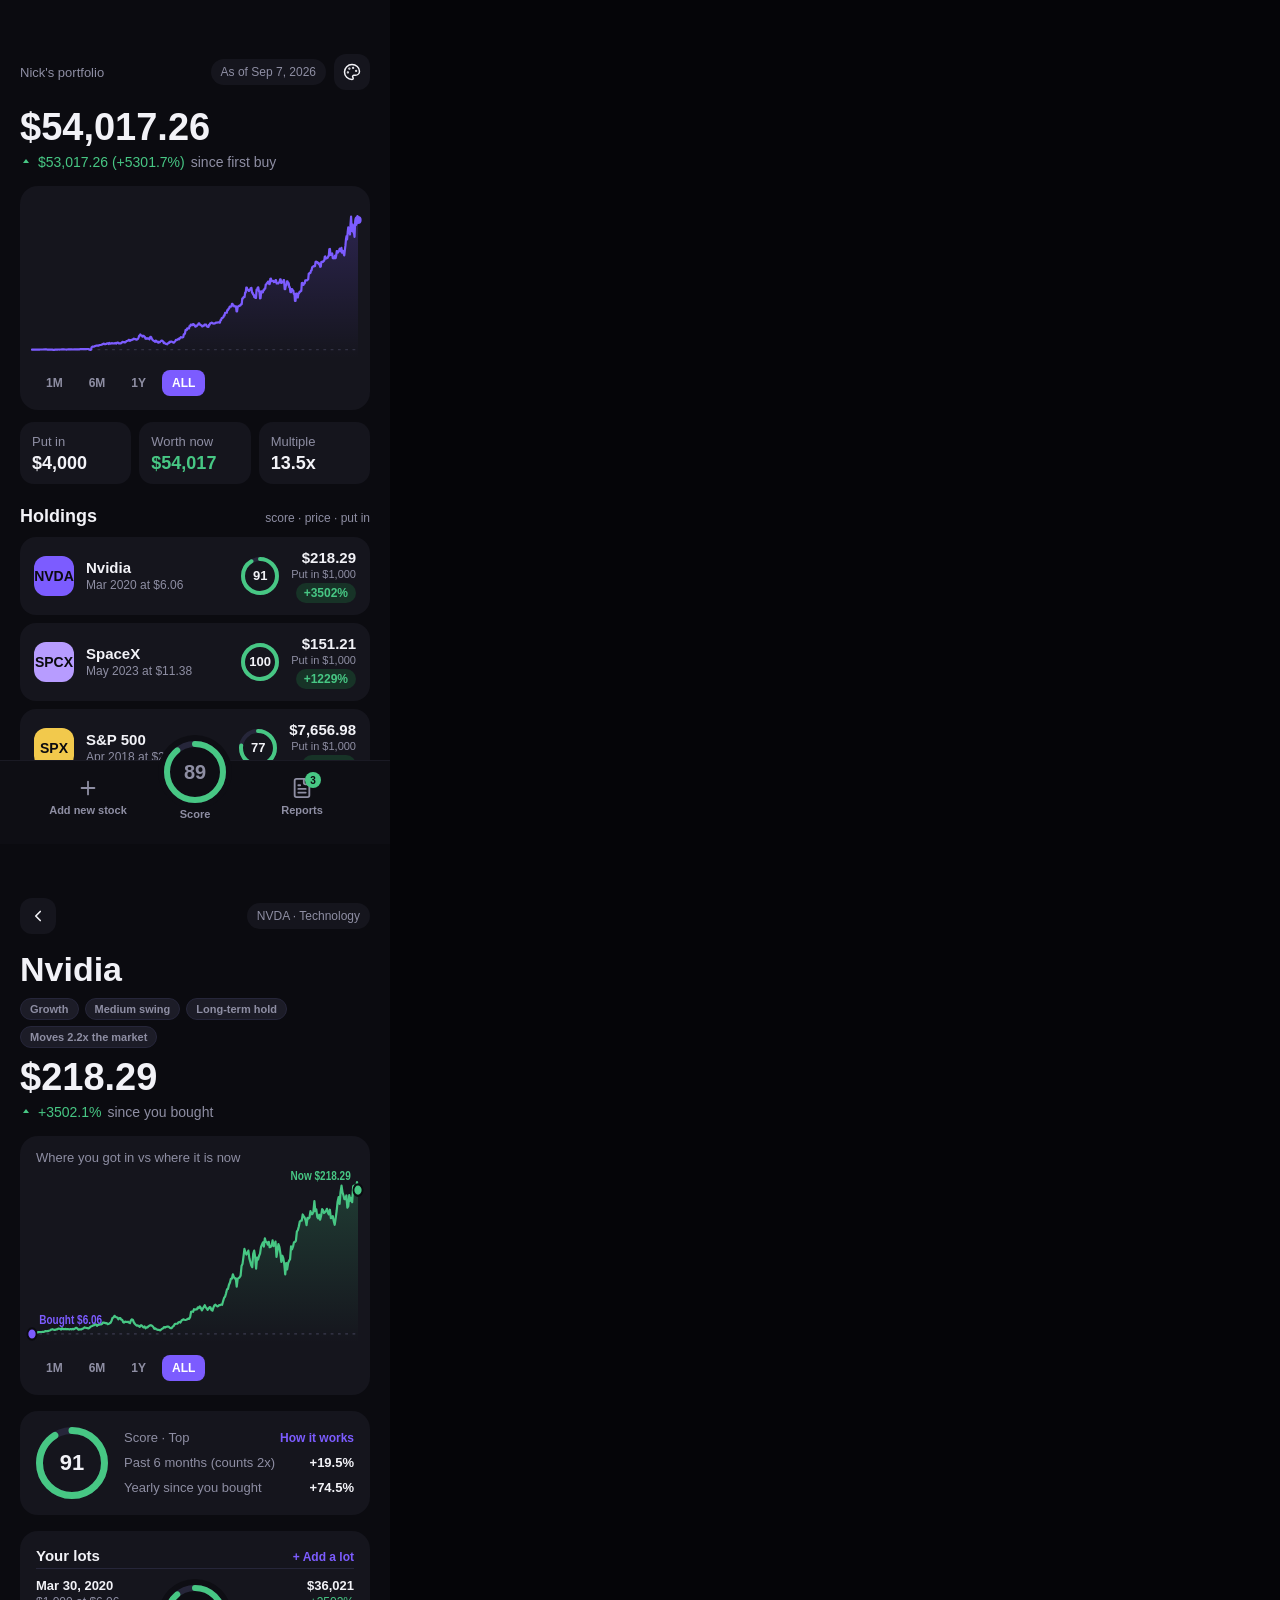
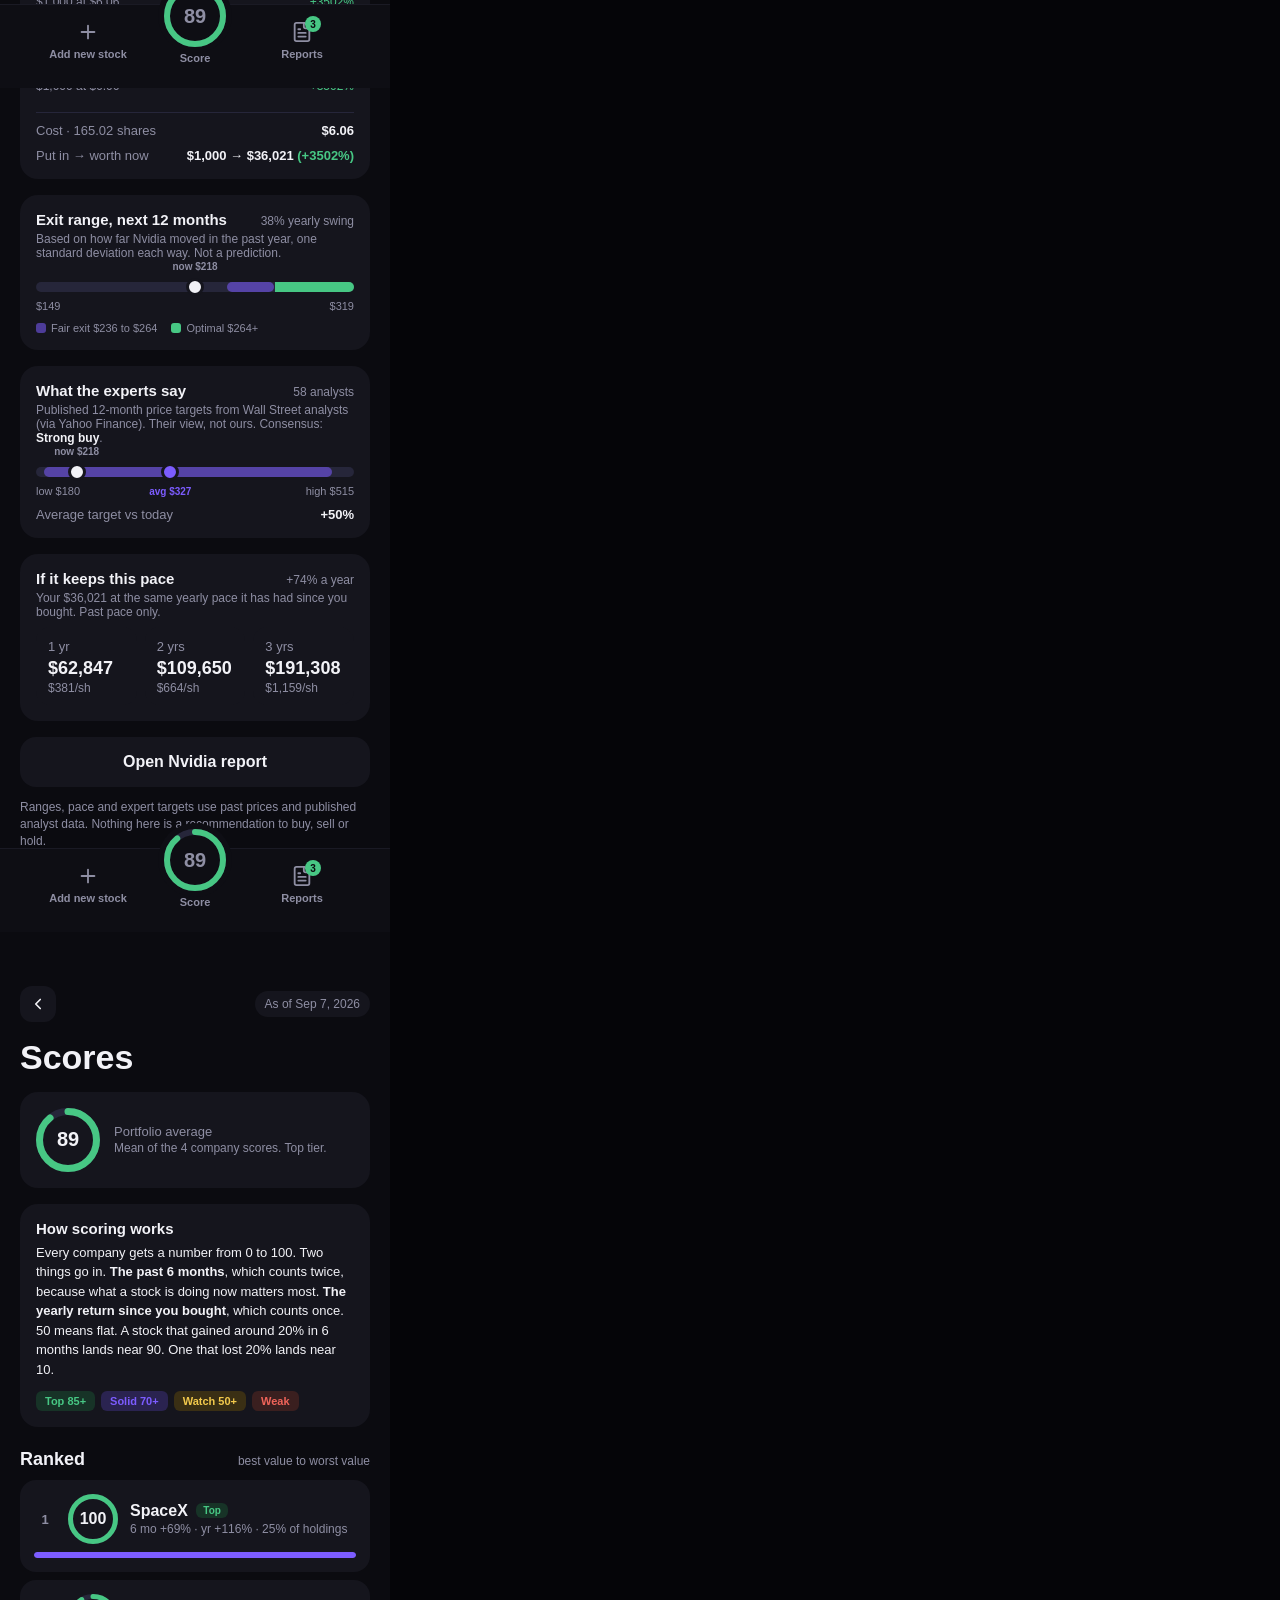
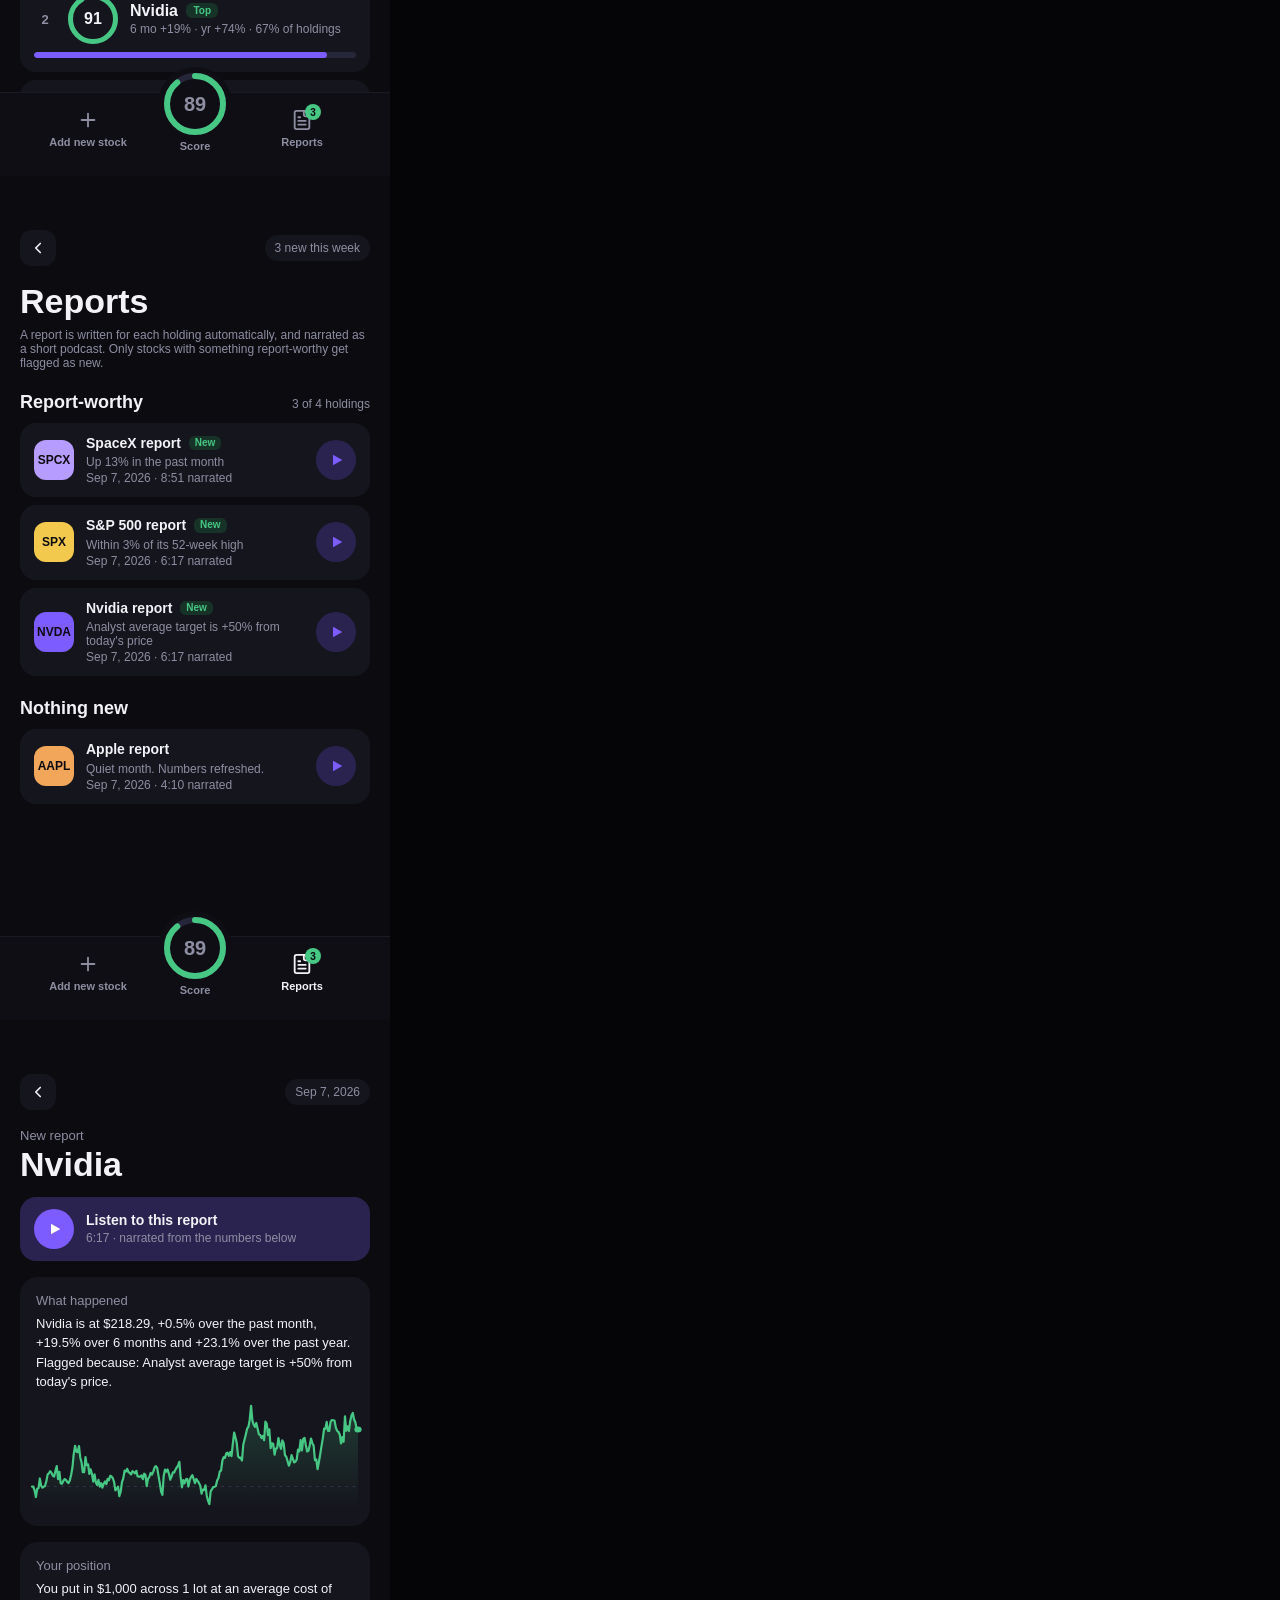
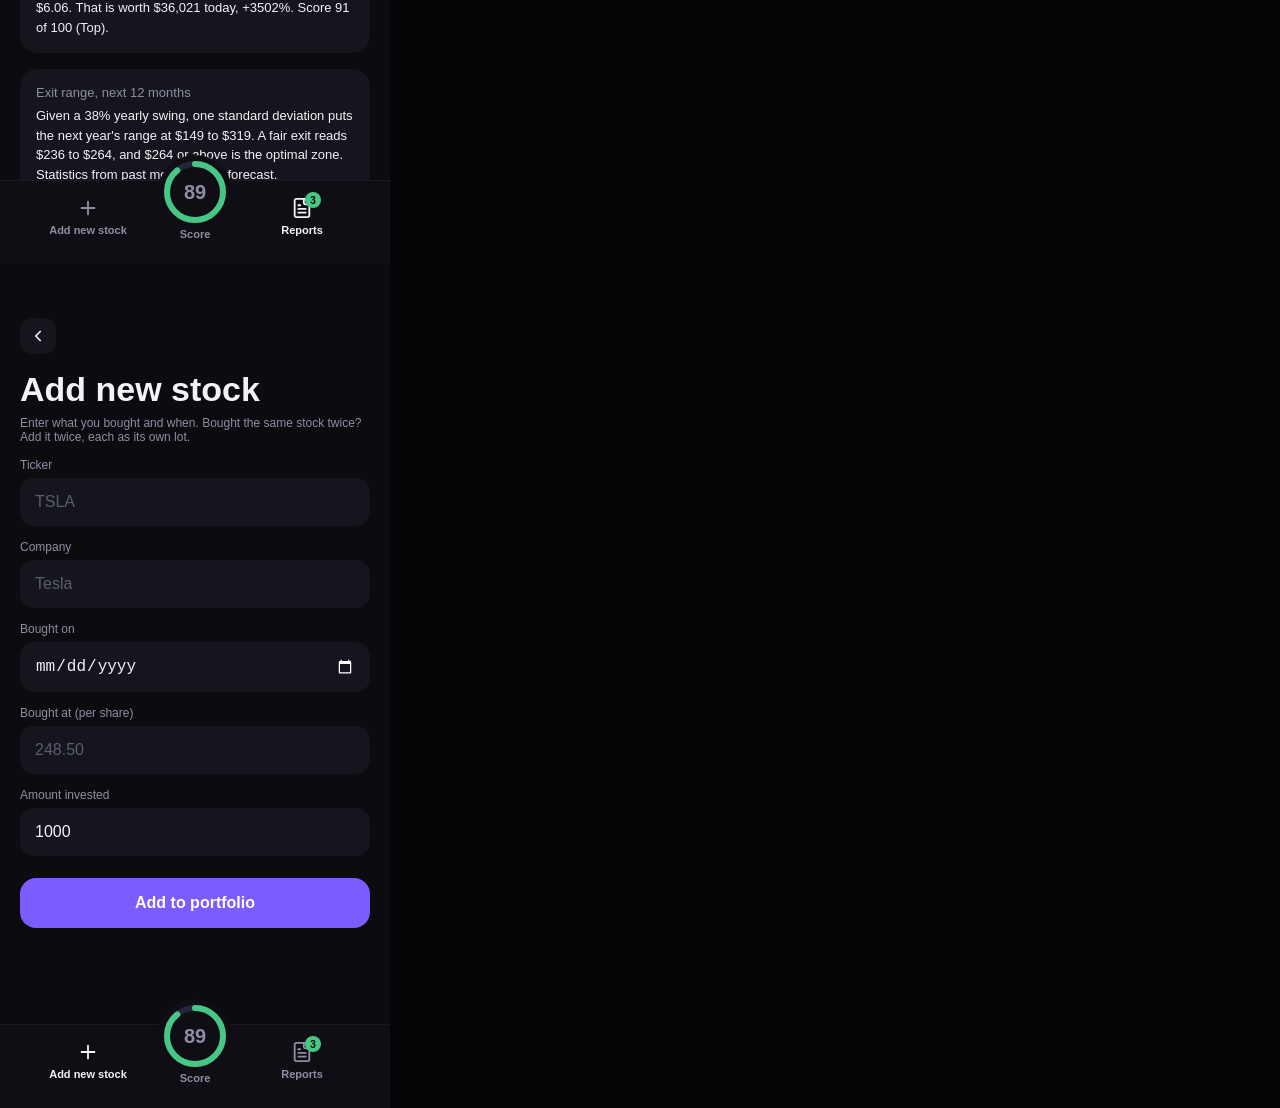
==== commit f5f8c255: "Nick's feedback round: exit range, entry/now chart markers, lots, analyst targets, reports replace p" ====
--- a/canva-import.html
+++ b/canva-import.html
@@ -1,4 +1,7 @@
-<!doctype html><html><head><meta charset="utf-8"><title>Nick's Portfolio UI</title><style>:root { --bg: #0B0B10; --card: #15151D; --card-2: #1C1C27; --line: #26263A; --text: #F2F2F7; --muted: #8E8EA3; --accent: #7C5CFF; --accent-soft: #2A2350; --gain: #47C784; --gain-soft: #173327; --loss: #F0645A; --loss-soft: #3A1F1F; --radius: 18px; --nav-h: 84px; color-scheme: dark; }
+<!doctype html><html data-theme="violet"><head><meta charset="utf-8"><title>Nick's Portfolio UI</title><style>:root { --bg: #0B0B10; --card: #15151D; --card-2: #1C1C27; --line: #26263A; --text: #F2F2F7; --muted: #8E8EA3; --accent: #7C5CFF; --accent-soft: #2A2350; --gain: #47C784; --gain-soft: #173327; --loss: #F0645A; --loss-soft: #3A1F1F; --radius: 18px; --nav-h: 84px; color-scheme: dark; }
+:root[data-theme="mint"], [data-theme="mint"] { --accent: #3DBF8A; --accent-soft: #163A2C; }
+:root[data-theme="sky"], [data-theme="sky"] { --accent: #4C9AFF; --accent-soft: #16294A; }
+:root[data-theme="amber"], [data-theme="amber"] { --accent: #F2A65A; --accent-soft: #3F2A14; }
 * { box-sizing: border-box; }
 html, body { margin: 0px; background: rgb(5, 5, 8); color: var(--text); font-family: -apple-system, BlinkMacSystemFont, "SF Pro Text", "Helvetica Neue", Helvetica, Arial, sans-serif; -webkit-font-smoothing: antialiased; }
 button { font: inherit; color: inherit; background: none; border: 0px; padding: 0px; cursor: pointer; }
@@ -46,7 +49,7 @@
 .row:active { background: var(--card-2); }
 .tile { width: 40px; height: 40px; border-radius: 12px; display: grid; place-items: center; font-weight: 700; font-size: 14px; color: rgb(11, 11, 16); flex: 0 0 auto; }
 .row .name { font-size: 15px; font-weight: 600; margin: 0px; white-space: nowrap; overflow: hidden; text-overflow: ellipsis; }
-.row .meta { font-size: 12px; color: var(--muted); margin: 2px 0px 0px; white-space: nowrap; }
+.row .meta { font-size: 12px; color: var(--muted); margin: 2px 0px 0px; white-space: nowrap; overflow: hidden; text-overflow: ellipsis; }
 .row > div:nth-child(2) { min-width: 0px; flex: 1 1 0%; }
 .row .right { margin-left: auto; text-align: right; }
 .row .price { font-size: 15px; font-weight: 600; margin: 0px; }
@@ -54,16 +57,58 @@
 .pill { display: inline-block; font-size: 12px; font-weight: 600; padding: 3px 8px; border-radius: 999px; margin-top: 3px; }
 .pill.up { background: var(--gain-soft); color: var(--gain); }
 .pill.down { background: var(--loss-soft); color: var(--loss); }
-.twobar { display: grid; grid-template-columns: 1fr 1fr; gap: 18px; align-items: end; margin-top: 8px; }
-.twobar .col { display: flex; flex-direction: column; align-items: center; text-align: center; }
-.twobar .val { font-size: 18px; font-weight: 700; margin: 0px 0px 8px; }
-.twobar .bar-v { width: 100%; max-width: 120px; height: 110px; background: rgb(18, 18, 26); border-radius: 12px; display: flex; align-items: flex-end; overflow: hidden; }
-.twobar .bar-v i { display: block; width: 100%; border-radius: 12px 12px 0px 0px; }
-.twobar .lbl { font-size: 13px; font-weight: 600; margin: 10px 0px 0px; }
-.twobar .sub { font-size: 11px; color: var(--muted); margin: 2px 0px 0px; }
 .rowscore { flex: 0 0 auto; margin-left: auto; }
 .row .right { margin-left: 0px; }
 .rowscore .ring .num { font-weight: 700; }
+.stats { display: grid; grid-template-columns: 1fr 1fr 1fr; gap: 8px; margin-top: 12px; }
+.stats > div { background: var(--card); border-radius: 14px; padding: 12px 12px 10px; }
+.stats .card-value { font-size: 18px; }
+.chips { display: flex; flex-wrap: wrap; gap: 6px; margin-top: 10px; }
+.chips span { font-size: 11px; font-weight: 600; padding: 4px 9px; border-radius: 999px; background: var(--card-2); color: var(--muted); border: 1px solid var(--line); }
+.tier { display: inline-block; font-size: 10px; font-weight: 700; padding: 2px 7px; border-radius: 6px; vertical-align: 2px; margin-left: 4px; }
+.tier.top { background: var(--gain-soft); color: var(--gain); }
+.tier.solid { background: var(--accent-soft); color: var(--accent); }
+.tier.watch { background: rgb(58, 47, 20); color: rgb(242, 201, 76); }
+.tier.weak { background: var(--loss-soft); color: var(--loss); }
+.tiers { display: flex; gap: 6px; flex-wrap: wrap; margin-top: 12px; }
+.tiers .tier { margin: 0px; font-size: 11px; padding: 4px 9px; }
+.rank { width: 22px; font-size: 13px; font-weight: 700; color: var(--muted); text-align: center; flex: 0 0 auto; }
+.linkbtn { font-size: 12px; font-weight: 600; color: var(--accent); }
+.body { font-size: 13px; line-height: 1.5; color: var(--text); margin: 6px 0px 0px; }
+.body b { font-weight: 700; }
+.lot { display: flex; justify-content: space-between; align-items: center; padding: 9px 0px; border-top: 1px solid var(--line); font-size: 13px; }
+.lot:first-of-type { border-top: 0px; }
+.lot > div { display: flex; flex-direction: column; gap: 2px; }
+.lot .right { text-align: right; }
+.lot span { font-size: 12px; color: var(--muted); }
+.lot span.up { color: var(--gain); }
+.lot span.down { color: var(--loss); }
+.up { color: var(--gain); }
+.down { color: var(--loss); }
+.exitbar { margin-top: 22px; }
+.exitbar .track { position: relative; height: 10px; border-radius: 5px; background: var(--line); }
+.exitbar .track i { position: absolute; top: 0px; height: 100%; }
+.exitbar .fair { background: var(--accent); opacity: 0.55; border-radius: 5px; }
+.exitbar .opt { background: var(--gain); border-radius: 0px 5px 5px 0px; }
+.exitbar b { position: absolute; top: -4px; width: 18px; height: 18px; margin-left: -9px; border-radius: 50%; background: var(--text); border: 3px solid var(--card); }
+.exitbar b.mean { background: var(--accent); }
+.exitbar b span { position: absolute; top: -20px; left: 50%; transform: translateX(-50%); white-space: nowrap; font-size: 10px; font-weight: 600; color: var(--muted); }
+.exitbar b.mean span { top: 20px; color: var(--accent); }
+.exitbar .ends { display: flex; justify-content: space-between; font-size: 11px; color: var(--muted); margin-top: 8px; }
+.legend-row { display: flex; gap: 14px; flex-wrap: wrap; font-size: 11px; color: var(--muted); margin-top: 10px; }
+.sw { display: inline-block; width: 10px; height: 10px; border-radius: 3px; margin-right: 5px; vertical-align: -1px; }
+.sw.fair { background: var(--accent); opacity: 0.55; }
+.sw.opt { background: var(--gain); }
+.ep .tile { width: 40px; height: 40px; font-size: 12px; }
+.new { display: inline-block; font-size: 10px; font-weight: 700; padding: 1px 6px; border-radius: 6px; background: var(--gain-soft); color: var(--gain); vertical-align: 2px; margin-left: 4px; }
+.player { display: flex; align-items: center; gap: 12px; width: 100%; text-align: left; padding: 12px 14px; background: var(--accent-soft); border-radius: 16px; margin-top: 14px; }
+.player .play { width: 40px; height: 40px; border-radius: 50%; background: var(--accent); color: rgb(255, 255, 255); display: grid; place-items: center; flex: 0 0 auto; }
+.player .play svg { width: 16px; height: 16px; margin-left: 2px; }
+.player b { display: block; font-size: 14px; }
+.player span:not(.play) { font-size: 12px; color: var(--muted); }
+.badgewrap { position: relative; display: inline-block; width: 22px; height: 22px; }
+.badgewrap svg { width: 22px; height: 22px; }
+.badge { position: absolute; top: -5px; right: -8px; min-width: 16px; height: 16px; padding: 0px 4px; border-radius: 8px; background: var(--gain); color: rgb(11, 11, 16); font-size: 10px; font-weight: 700; font-style: normal; display: grid; place-items: center; }
 .ring { position: relative; display: grid; place-items: center; }
 .ring svg { transform: rotate(-90deg); }
 .ring .num { position: absolute; font-weight: 700; letter-spacing: 0px; }
@@ -74,8 +119,6 @@
 .kv b { color: var(--text); font-weight: 600; }
 .note { font-size: 12px; color: var(--muted); line-height: 1.45; margin: 12px 0px 0px; }
 .note b { color: var(--text); }
-.cta { display: flex; align-items: center; justify-content: center; gap: 10px; width: 100%; padding: 18px; border-radius: 999px; background: var(--accent); color: rgb(255, 255, 255); font-size: 18px; font-weight: 700; margin-top: 16px; }
-.cta svg { width: 22px; height: 22px; }
 .ep { display: flex; gap: 12px; align-items: center; width: 100%; text-align: left; padding: 12px 14px; background: var(--card); border-radius: 16px; margin-bottom: 8px; }
 .ep .play { width: 40px; height: 40px; border-radius: 50%; background: var(--accent-soft); color: var(--accent); display: grid; place-items: center; flex: 0 0 auto; }
 .ep .play svg { width: 16px; height: 16px; margin-left: 2px; }
@@ -90,7 +133,7 @@
 .field input::placeholder { color: rgb(93, 93, 114); }
 .hint { font-size: 12px; color: var(--muted); margin-top: 8px; }
 .btn { display: block; width: 100%; padding: 16px; border-radius: 16px; background: var(--accent); color: rgb(255, 255, 255); font-weight: 700; font-size: 16px; text-align: center; margin-top: 22px; }
-.btn.ghost { background: var(--card); color: var(--text); }
+.btn.ghost { background: var(--card); color: var(--text); margin-top: 16px; }
 .tabbar { position: absolute; left: 0px; right: 0px; bottom: 0px; height: var(--nav-h); background: rgb(14, 14, 20); border-top: 1px solid rgb(26, 26, 36); display: grid; grid-template-columns: 1fr auto 1fr; align-items: start; padding: 10px 12px 0px; }
 .tab { display: flex; flex-direction: column; align-items: center; gap: 5px; font-size: 11px; font-weight: 600; color: var(--muted); padding: 6px 4px; }
 .tab > svg { width: 22px; height: 22px; }
@@ -103,32 +146,33 @@
 @media (prefers-reduced-motion: reduce) {
   * { transition: none !important; }
 }
-.stage,.phone{all:unset}</style></head><body style="margin:0;background:#050508"><div data-document-role="page" data-label="Home" style="position:relative;width:390px;height:844px;overflow:hidden;background:#0B0B10;color:#F2F2F7;font-family:-apple-system,'SF Pro Text','Helvetica Neue',Helvetica,Arial,sans-serif">
-      <main class="screen" style="position:absolute;inset:0;overflow:hidden">
-  <div class="topbar"><p class="eyebrow" style="margin:0">Nick's portfolio</p><span class="chip-date">As of Sep 7, 2026</span></div>
+.stage,.phone{all:unset}</style></head><body style="margin:0;background:#050508"><div data-document-role="page" data-label="Home" style="position:relative;width:390px;height:844px;overflow:hidden;background:#0B0B10;color:#F2F2F7;font-family:-apple-system,'SF Pro Text','Helvetica Neue',Helvetica,Arial,sans-serif" data-theme="violet">
+      <main class="screen" style="position:absolute;inset:0;overflow:hidden"><div style="">
+  <div class="topbar"><p class="eyebrow" style="margin:0">Nick's portfolio</p>
+    <div style="display:flex;gap:8px;align-items:center"><span class="chip-date">As of Sep 7, 2026</span><button class="iconbtn" data-theme-next aria-label="Try another color scheme"><svg viewBox="0 0 24 24" fill="none" stroke="currentColor" stroke-width="2" stroke-linecap="round" stroke-linejoin="round"><circle cx="13.5" cy="6.5" r=".5" fill="currentColor"/><circle cx="17.5" cy="10.5" r=".5" fill="currentColor"/><circle cx="8.5" cy="7.5" r=".5" fill="currentColor"/><circle cx="6.5" cy="12.5" r=".5" fill="currentColor"/><path d="M12 2C6.5 2 2 6.5 2 12s4.5 10 10 10c.926 0 1.648-.746 1.648-1.688 0-.437-.18-.835-.437-1.125-.29-.289-.438-.652-.438-1.125a1.64 1.64 0 0 1 1.668-1.668h1.996c3.051 0 5.555-2.503 5.555-5.554C21.965 6.012 17.461 2 12 2z"/></svg></button></div></div>
   <p class="big tnum">$54,017.26</p>
   <div class="delta up"><svg viewBox="0 0 24 24" width="12" height="12" fill="currentColor"><path d="M12 6l6 8H6z"/></svg><span class="tnum">$53,017.26 (+5301.7%)</span><span class="sub">since first buy</span></div>
   <div class="card tight">
-    <div class="chart"><svg viewBox="0 0 358 170" preserveAspectRatio="none" aria-hidden="true">
-    <defs><linearGradient id="ghy4n5" x1="0" x2="0" y1="0" y2="1"><stop offset="0" stop-color="#7C5CFF" stop-opacity=".22"/><stop offset="1" stop-color="#7C5CFF" stop-opacity="0"/></linearGradient></defs>
-    <path d="M0.0 163.7 L0.6 163.6 L1.3 163.6 L1.9 163.6 L2.5 163.6 L3.1 163.5 L3.8 163.5 L4.4 163.5 L5.0 163.5 L5.7 163.5 L6.3 163.5 L6.9 163.5 L7.6 163.5 L8.2 163.5 L8.8 163.5 L9.4 163.4 L10.1 163.4 L10.7 163.4 L11.3 163.4 L12.0 163.4 L12.6 163.4 L13.2 163.3 L13.8 163.4 L14.5 163.3 L15.1 163.3 L15.7 163.3 L16.4 163.4 L17.0 163.5 L17.6 163.5 L18.2 163.6 L18.9 163.5 L19.5 163.5 L20.1 163.5 L20.8 163.6 L21.4 163.5 L22.0 163.6 L22.7 163.7 L23.3 163.9 L23.9 163.8 L24.5 163.7 L25.2 163.7 L25.8 163.6 L26.4 163.6 L27.1 163.6 L27.7 163.6 L28.3 163.5 L28.9 163.5 L29.6 163.4 L30.2 163.5 L30.8 163.4 L31.5 163.5 L32.1 163.4 L32.7 163.3 L33.3 163.3 L34.0 163.3 L34.6 163.3 L35.2 163.3 L35.9 163.4 L36.5 163.4 L37.1 163.4 L37.8 163.5 L38.4 163.4 L39.0 163.4 L39.6 163.3 L40.3 163.3 L40.9 163.2 L41.5 163.2 L42.2 163.3 L42.8 163.2 L43.4 163.3 L44.0 163.3 L44.7 163.4 L45.3 163.4 L45.9 163.3 L46.6 163.3 L47.2 163.2 L47.8 163.2 L48.4 163.3 L49.1 163.3 L49.7 163.3 L50.3 163.2 L51.0 163.2 L51.6 163.2 L52.2 163.1 L52.9 163.1 L53.5 163.1 L54.1 163.1 L54.7 163.1 L55.4 163.0 L56.0 163.0 L56.6 163.0 L57.3 163.0 L57.9 162.9 L58.5 162.9 L59.1 162.9 L59.8 163.0 L60.4 162.9 L61.0 162.8 L61.7 162.9 L62.3 163.3 L62.9 163.3 L63.5 163.6 L64.2 164.0 L64.8 163.7 L65.4 160.9 L66.1 160.4 L66.7 159.9 L67.3 160.0 L68.0 160.1 L68.6 159.6 L69.2 159.4 L69.8 159.0 L70.5 159.0 L71.1 158.8 L71.7 159.0 L72.4 158.7 L73.0 158.9 L73.6 158.5 L74.2 158.1 L74.9 158.2 L75.5 158.2 L76.1 157.9 L76.8 157.5 L77.4 157.3 L78.0 156.8 L78.6 156.4 L79.3 156.8 L79.9 157.1 L80.5 157.1 L81.2 156.8 L81.8 156.7 L82.4 156.2 L83.1 156.2 L83.7 156.3 L84.3 157.0 L84.9 155.8 L85.6 156.3 L86.2 156.4 L86.8 156.2 L87.5 156.0 L88.1 156.3 L88.7 156.2 L89.3 156.3 L90.0 156.2 L90.6 156.0 L91.2 156.3 L91.9 155.8 L92.5 156.3 L93.1 155.8 L93.7 155.1 L94.4 155.2 L95.0 155.8 L95.6 156.4 L96.3 156.1 L96.9 156.1 L97.5 156.1 L98.2 155.6 L98.8 155.2 L99.4 154.4 L100.0 154.7 L100.7 154.8 L101.3 154.8 L101.9 155.2 L102.6 154.8 L103.2 154.2 L103.8 153.5 L104.4 153.4 L105.1 153.1 L105.7 152.8 L106.3 152.0 L107.0 152.2 L107.6 153.1 L108.2 152.4 L108.8 152.4 L109.5 152.0 L110.1 152.0 L110.7 151.8 L111.4 150.8 L112.0 150.7 L112.6 151.0 L113.3 151.3 L113.9 151.2 L114.5 151.9 L115.1 151.8 L115.8 151.2 L116.4 150.7 L117.0 149.3 L117.7 147.2 L118.3 147.0 L118.9 145.7 L119.5 146.5 L120.2 147.0 L120.8 147.0 L121.4 148.3 L122.1 147.3 L122.7 147.3 L123.3 148.5 L123.9 148.6 L124.6 150.6 L125.2 150.8 L125.8 150.0 L126.5 150.3 L127.1 150.5 L127.7 150.2 L128.4 150.9 L129.0 151.4 L129.6 149.1 L130.2 148.4 L130.9 148.9 L131.5 150.6 L132.1 151.6 L132.8 152.6 L133.4 153.2 L134.0 153.1 L134.6 153.7 L135.3 154.3 L135.9 153.0 L136.5 153.1 L137.2 154.2 L137.8 154.9 L138.4 154.1 L139.0 155.4 L139.7 154.7 L140.3 154.8 L140.9 154.0 L141.6 153.4 L142.2 153.0 L142.8 152.9 L143.5 153.4 L144.1 154.3 L144.7 155.7 L145.3 155.2 L146.0 156.0 L146.6 156.5 L147.2 156.8 L147.9 156.8 L148.5 157.3 L149.1 156.5 L149.7 155.7 L150.4 155.7 L151.0 154.4 L151.6 154.9 L152.3 154.4 L152.9 154.0 L153.5 154.1 L154.1 154.4 L154.8 155.1 L155.4 155.4 L156.0 155.2 L156.7 154.1 L157.3 153.7 L157.9 152.4 L158.6 152.0 L159.2 151.9 L159.8 151.9 L160.4 151.1 L161.1 150.7 L161.7 151.4 L162.3 150.0 L163.0 149.4 L163.6 148.8 L164.2 149.2 L164.8 149.3 L165.5 149.1 L166.1 148.8 L166.7 145.5 L167.4 145.6 L168.0 144.2 L168.6 140.5 L169.2 140.3 L169.9 140.5 L170.5 138.5 L171.1 138.8 L171.8 138.7 L172.4 138.7 L173.0 135.7 L173.7 135.7 L174.3 134.2 L174.9 134.2 L175.5 134.7 L176.2 134.6 L176.8 133.4 L177.4 133.3 L178.1 134.6 L178.7 134.6 L179.3 136.5 L179.9 136.5 L180.6 135.5 L181.2 135.4 L181.8 134.0 L182.5 134.0 L183.1 132.6 L183.7 132.5 L184.3 134.2 L185.0 134.1 L185.6 135.0 L186.2 135.0 L186.9 136.2 L187.5 136.2 L188.1 135.4 L188.8 135.3 L189.4 134.1 L190.0 134.1 L190.6 134.2 L191.3 134.2 L191.9 136.3 L192.5 136.3 L193.2 136.9 L193.8 136.9 L194.4 134.3 L195.0 134.3 L195.7 132.5 L196.3 132.5 L196.9 131.9 L197.6 131.9 L198.2 132.5 L198.8 132.5 L199.4 132.9 L200.1 132.9 L200.7 132.5 L201.3 132.4 L202.0 131.6 L202.6 131.6 L203.2 131.7 L203.9 131.6 L204.5 131.3 L205.1 131.3 L205.7 131.7 L206.4 131.7 L207.0 128.9 L207.6 128.9 L208.3 126.4 L208.9 126.4 L209.5 125.6 L210.1 125.6 L210.8 123.2 L211.4 123.2 L212.0 120.2 L212.7 120.2 L213.3 120.1 L213.9 120.1 L214.5 117.0 L215.2 117.0 L215.8 115.3 L216.4 115.3 L217.1 113.0 L217.7 112.9 L218.3 112.8 L219.0 112.8 L219.6 109.6 L220.2 109.5 L220.8 111.4 L221.5 111.4 L222.1 112.6 L222.7 112.6 L223.4 112.5 L224.0 112.4 L224.6 118.5 L225.2 118.5 L225.9 112.8 L226.5 112.7 L227.1 112.0 L227.8 112.0 L228.4 111.4 L229.0 111.3 L229.6 109.9 L230.3 109.9 L230.9 103.2 L231.5 103.2 L232.2 101.7 L232.8 101.7 L233.4 101.7 L234.1 96.2 L234.7 96.1 L235.3 90.5 L235.9 90.4 L236.6 93.0 L237.2 92.9 L237.8 94.3 L238.5 94.2 L239.1 92.7 L239.7 92.6 L240.3 90.9 L241.0 90.8 L241.6 96.4 L242.2 96.3 L242.9 98.7 L243.5 98.6 L244.1 101.5 L244.7 101.4 L245.4 102.6 L246.0 102.5 L246.6 92.7 L247.3 92.6 L247.9 90.2 L248.5 90.1 L249.2 94.8 L249.8 94.7 L250.4 103.0 L251.0 102.9 L251.7 94.9 L252.3 94.8 L252.9 96.1 L253.6 96.0 L254.2 93.4 L254.8 93.3 L255.4 91.6 L256.1 91.5 L256.7 86.7 L257.3 86.6 L258.0 84.9 L258.6 84.8 L259.2 83.3 L259.8 83.2 L260.5 86.3 L261.1 86.2 L261.7 80.0 L262.4 79.9 L263.0 82.8 L263.6 82.7 L264.3 82.5 L264.9 82.4 L265.5 84.0 L266.1 83.9 L266.8 83.9 L267.4 81.7 L268.0 81.7 L268.7 85.5 L269.3 85.5 L269.9 85.3 L270.5 85.3 L271.2 84.1 L271.8 84.1 L272.4 80.8 L273.1 80.8 L273.7 85.0 L274.3 85.0 L274.9 84.1 L275.6 84.0 L276.2 81.7 L276.8 81.7 L277.5 92.2 L278.1 92.2 L278.7 87.7 L279.4 87.7 L280.0 83.0 L280.6 83.0 L281.2 85.2 L281.9 85.2 L282.5 89.8 L283.1 89.8 L283.8 95.8 L284.4 95.8 L285.0 92.1 L285.6 92.0 L286.3 93.8 L286.9 93.8 L287.5 97.7 L288.2 97.7 L288.8 106.0 L289.4 106.0 L290.0 97.6 L290.7 97.6 L291.3 102.2 L291.9 102.1 L292.6 97.1 L293.2 97.1 L293.8 95.3 L294.5 95.3 L295.1 94.4 L295.7 94.4 L296.3 84.9 L297.0 84.9 L297.6 87.3 L298.2 87.3 L298.9 85.2 L299.5 85.2 L300.1 81.9 L300.7 81.9 L301.4 81.9 L302.0 81.9 L302.6 80.9 L303.3 80.9 L303.9 74.1 L304.5 74.0 L305.1 73.0 L305.8 72.9 L306.4 70.4 L307.0 70.0 L307.7 66.4 L308.3 66.1 L308.9 65.4 L309.6 65.0 L310.2 65.3 L310.8 64.9 L311.4 60.1 L312.1 59.7 L312.7 60.7 L313.3 60.3 L314.0 61.6 L314.6 61.2 L315.2 62.9 L315.8 62.6 L316.5 65.9 L317.1 65.5 L317.7 60.3 L318.4 60.0 L319.0 60.3 L319.6 59.9 L320.2 59.1 L320.9 58.7 L321.5 54.1 L322.1 53.8 L322.8 56.3 L323.4 55.9 L324.0 55.6 L324.7 55.3 L325.3 53.6 L325.9 53.2 L326.5 45.3 L327.2 45.0 L327.8 51.9 L328.4 51.6 L329.1 50.5 L329.7 50.2 L330.3 55.7 L330.9 55.4 L331.6 55.9 L332.2 55.5 L332.8 52.6 L333.5 55.7 L334.1 52.4 L334.7 47.2 L335.3 47.6 L336.0 49.1 L336.6 48.0 L337.2 46.9 L337.9 44.6 L338.5 46.5 L339.1 47.6 L339.8 43.6 L340.4 49.1 L341.0 48.5 L341.6 47.1 L342.3 50.3 L342.9 52.4 L343.5 46.9 L344.2 40.7 L344.8 33.5 L345.4 29.8 L346.0 33.7 L346.7 24.8 L347.3 19.4 L347.9 23.4 L348.6 24.7 L349.2 27.8 L349.8 15.4 L350.4 6.5 L351.1 23.6 L351.7 19.8 L352.3 16.1 L353.0 25.3 L353.6 25.7 L354.2 30.5 L354.9 12.9 L355.5 10.6 L356.1 16.4 L356.7 13.7 L357.4 6.0 L358.0 10.7 L358 170 L0 170 Z" fill="url(#ghy4n5)"/>
-    <line x1="0" x2="358" y1="163.7" y2="163.7" stroke="#3A3A4E" stroke-dasharray="3 5" stroke-width="1"/>
-    <path d="M0.0 163.7 L0.6 163.6 L1.3 163.6 L1.9 163.6 L2.5 163.6 L3.1 163.5 L3.8 163.5 L4.4 163.5 L5.0 163.5 L5.7 163.5 L6.3 163.5 L6.9 163.5 L7.6 163.5 L8.2 163.5 L8.8 163.5 L9.4 163.4 L10.1 163.4 L10.7 163.4 L11.3 163.4 L12.0 163.4 L12.6 163.4 L13.2 163.3 L13.8 163.4 L14.5 163.3 L15.1 163.3 L15.7 163.3 L16.4 163.4 L17.0 163.5 L17.6 163.5 L18.2 163.6 L18.9 163.5 L19.5 163.5 L20.1 163.5 L20.8 163.6 L21.4 163.5 L22.0 163.6 L22.7 163.7 L23.3 163.9 L23.9 163.8 L24.5 163.7 L25.2 163.7 L25.8 163.6 L26.4 163.6 L27.1 163.6 L27.7 163.6 L28.3 163.5 L28.9 163.5 L29.6 163.4 L30.2 163.5 L30.8 163.4 L31.5 163.5 L32.1 163.4 L32.7 163.3 L33.3 163.3 L34.0 163.3 L34.6 163.3 L35.2 163.3 L35.9 163.4 L36.5 163.4 L37.1 163.4 L37.8 163.5 L38.4 163.4 L39.0 163.4 L39.6 163.3 L40.3 163.3 L40.9 163.2 L41.5 163.2 L42.2 163.3 L42.8 163.2 L43.4 163.3 L44.0 163.3 L44.7 163.4 L45.3 163.4 L45.9 163.3 L46.6 163.3 L47.2 163.2 L47.8 163.2 L48.4 163.3 L49.1 163.3 L49.7 163.3 L50.3 163.2 L51.0 163.2 L51.6 163.2 L52.2 163.1 L52.9 163.1 L53.5 163.1 L54.1 163.1 L54.7 163.1 L55.4 163.0 L56.0 163.0 L56.6 163.0 L57.3 163.0 L57.9 162.9 L58.5 162.9 L59.1 162.9 L59.8 163.0 L60.4 162.9 L61.0 162.8 L61.7 162.9 L62.3 163.3 L62.9 163.3 L63.5 163.6 L64.2 164.0 L64.8 163.7 L65.4 160.9 L66.1 160.4 L66.7 159.9 L67.3 160.0 L68.0 160.1 L68.6 159.6 L69.2 159.4 L69.8 159.0 L70.5 159.0 L71.1 158.8 L71.7 159.0 L72.4 158.7 L73.0 158.9 L73.6 158.5 L74.2 158.1 L74.9 158.2 L75.5 158.2 L76.1 157.9 L76.8 157.5 L77.4 157.3 L78.0 156.8 L78.6 156.4 L79.3 156.8 L79.9 157.1 L80.5 157.1 L81.2 156.8 L81.8 156.7 L82.4 156.2 L83.1 156.2 L83.7 156.3 L84.3 157.0 L84.9 155.8 L85.6 156.3 L86.2 156.4 L86.8 156.2 L87.5 156.0 L88.1 156.3 L88.7 156.2 L89.3 156.3 L90.0 156.2 L90.6 156.0 L91.2 156.3 L91.9 155.8 L92.5 156.3 L93.1 155.8 L93.7 155.1 L94.4 155.2 L95.0 155.8 L95.6 156.4 L96.3 156.1 L96.9 156.1 L97.5 156.1 L98.2 155.6 L98.8 155.2 L99.4 154.4 L100.0 154.7 L100.7 154.8 L101.3 154.8 L101.9 155.2 L102.6 154.8 L103.2 154.2 L103.8 153.5 L104.4 153.4 L105.1 153.1 L105.7 152.8 L106.3 152.0 L107.0 152.2 L107.6 153.1 L108.2 152.4 L108.8 152.4 L109.5 152.0 L110.1 152.0 L110.7 151.8 L111.4 150.8 L112.0 150.7 L112.6 151.0 L113.3 151.3 L113.9 151.2 L114.5 151.9 L115.1 151.8 L115.8 151.2 L116.4 150.7 L117.0 149.3 L117.7 147.2 L118.3 147.0 L118.9 145.7 L119.5 146.5 L120.2 147.0 L120.8 147.0 L121.4 148.3 L122.1 147.3 L122.7 147.3 L123.3 148.5 L123.9 148.6 L124.6 150.6 L125.2 150.8 L125.8 150.0 L126.5 150.3 L127.1 150.5 L127.7 150.2 L128.4 150.9 L129.0 151.4 L129.6 149.1 L130.2 148.4 L130.9 148.9 L131.5 150.6 L132.1 151.6 L132.8 152.6 L133.4 153.2 L134.0 153.1 L134.6 153.7 L135.3 154.3 L135.9 153.0 L136.5 153.1 L137.2 154.2 L137.8 154.9 L138.4 154.1 L139.0 155.4 L139.7 154.7 L140.3 154.8 L140.9 154.0 L141.6 153.4 L142.2 153.0 L142.8 152.9 L143.5 153.4 L144.1 154.3 L144.7 155.7 L145.3 155.2 L146.0 156.0 L146.6 156.5 L147.2 156.8 L147.9 156.8 L148.5 157.3 L149.1 156.5 L149.7 155.7 L150.4 155.7 L151.0 154.4 L151.6 154.9 L152.3 154.4 L152.9 154.0 L153.5 154.1 L154.1 154.4 L154.8 155.1 L155.4 155.4 L156.0 155.2 L156.7 154.1 L157.3 153.7 L157.9 152.4 L158.6 152.0 L159.2 151.9 L159.8 151.9 L160.4 151.1 L161.1 150.7 L161.7 151.4 L162.3 150.0 L163.0 149.4 L163.6 148.8 L164.2 149.2 L164.8 149.3 L165.5 149.1 L166.1 148.8 L166.7 145.5 L167.4 145.6 L168.0 144.2 L168.6 140.5 L169.2 140.3 L169.9 140.5 L170.5 138.5 L171.1 138.8 L171.8 138.7 L172.4 138.7 L173.0 135.7 L173.7 135.7 L174.3 134.2 L174.9 134.2 L175.5 134.7 L176.2 134.6 L176.8 133.4 L177.4 133.3 L178.1 134.6 L178.7 134.6 L179.3 136.5 L179.9 136.5 L180.6 135.5 L181.2 135.4 L181.8 134.0 L182.5 134.0 L183.1 132.6 L183.7 132.5 L184.3 134.2 L185.0 134.1 L185.6 135.0 L186.2 135.0 L186.9 136.2 L187.5 136.2 L188.1 135.4 L188.8 135.3 L189.4 134.1 L190.0 134.1 L190.6 134.2 L191.3 134.2 L191.9 136.3 L192.5 136.3 L193.2 136.9 L193.8 136.9 L194.4 134.3 L195.0 134.3 L195.7 132.5 L196.3 132.5 L196.9 131.9 L197.6 131.9 L198.2 132.5 L198.8 132.5 L199.4 132.9 L200.1 132.9 L200.7 132.5 L201.3 132.4 L202.0 131.6 L202.6 131.6 L203.2 131.7 L203.9 131.6 L204.5 131.3 L205.1 131.3 L205.7 131.7 L206.4 131.7 L207.0 128.9 L207.6 128.9 L208.3 126.4 L208.9 126.4 L209.5 125.6 L210.1 125.6 L210.8 123.2 L211.4 123.2 L212.0 120.2 L212.7 120.2 L213.3 120.1 L213.9 120.1 L214.5 117.0 L215.2 117.0 L215.8 115.3 L216.4 115.3 L217.1 113.0 L217.7 112.9 L218.3 112.8 L219.0 112.8 L219.6 109.6 L220.2 109.5 L220.8 111.4 L221.5 111.4 L222.1 112.6 L222.7 112.6 L223.4 112.5 L224.0 112.4 L224.6 118.5 L225.2 118.5 L225.9 112.8 L226.5 112.7 L227.1 112.0 L227.8 112.0 L228.4 111.4 L229.0 111.3 L229.6 109.9 L230.3 109.9 L230.9 103.2 L231.5 103.2 L232.2 101.7 L232.8 101.7 L233.4 101.7 L234.1 96.2 L234.7 96.1 L235.3 90.5 L235.9 90.4 L236.6 93.0 L237.2 92.9 L237.8 94.3 L238.5 94.2 L239.1 92.7 L239.7 92.6 L240.3 90.9 L241.0 90.8 L241.6 96.4 L242.2 96.3 L242.9 98.7 L243.5 98.6 L244.1 101.5 L244.7 101.4 L245.4 102.6 L246.0 102.5 L246.6 92.7 L247.3 92.6 L247.9 90.2 L248.5 90.1 L249.2 94.8 L249.8 94.7 L250.4 103.0 L251.0 102.9 L251.7 94.9 L252.3 94.8 L252.9 96.1 L253.6 96.0 L254.2 93.4 L254.8 93.3 L255.4 91.6 L256.1 91.5 L256.7 86.7 L257.3 86.6 L258.0 84.9 L258.6 84.8 L259.2 83.3 L259.8 83.2 L260.5 86.3 L261.1 86.2 L261.7 80.0 L262.4 79.9 L263.0 82.8 L263.6 82.7 L264.3 82.5 L264.9 82.4 L265.5 84.0 L266.1 83.9 L266.8 83.9 L267.4 81.7 L268.0 81.7 L268.7 85.5 L269.3 85.5 L269.9 85.3 L270.5 85.3 L271.2 84.1 L271.8 84.1 L272.4 80.8 L273.1 80.8 L273.7 85.0 L274.3 85.0 L274.9 84.1 L275.6 84.0 L276.2 81.7 L276.8 81.7 L277.5 92.2 L278.1 92.2 L278.7 87.7 L279.4 87.7 L280.0 83.0 L280.6 83.0 L281.2 85.2 L281.9 85.2 L282.5 89.8 L283.1 89.8 L283.8 95.8 L284.4 95.8 L285.0 92.1 L285.6 92.0 L286.3 93.8 L286.9 93.8 L287.5 97.7 L288.2 97.7 L288.8 106.0 L289.4 106.0 L290.0 97.6 L290.7 97.6 L291.3 102.2 L291.9 102.1 L292.6 97.1 L293.2 97.1 L293.8 95.3 L294.5 95.3 L295.1 94.4 L295.7 94.4 L296.3 84.9 L297.0 84.9 L297.6 87.3 L298.2 87.3 L298.9 85.2 L299.5 85.2 L300.1 81.9 L300.7 81.9 L301.4 81.9 L302.0 81.9 L302.6 80.9 L303.3 80.9 L303.9 74.1 L304.5 74.0 L305.1 73.0 L305.8 72.9 L306.4 70.4 L307.0 70.0 L307.7 66.4 L308.3 66.1 L308.9 65.4 L309.6 65.0 L310.2 65.3 L310.8 64.9 L311.4 60.1 L312.1 59.7 L312.7 60.7 L313.3 60.3 L314.0 61.6 L314.6 61.2 L315.2 62.9 L315.8 62.6 L316.5 65.9 L317.1 65.5 L317.7 60.3 L318.4 60.0 L319.0 60.3 L319.6 59.9 L320.2 59.1 L320.9 58.7 L321.5 54.1 L322.1 53.8 L322.8 56.3 L323.4 55.9 L324.0 55.6 L324.7 55.3 L325.3 53.6 L325.9 53.2 L326.5 45.3 L327.2 45.0 L327.8 51.9 L328.4 51.6 L329.1 50.5 L329.7 50.2 L330.3 55.7 L330.9 55.4 L331.6 55.9 L332.2 55.5 L332.8 52.6 L333.5 55.7 L334.1 52.4 L334.7 47.2 L335.3 47.6 L336.0 49.1 L336.6 48.0 L337.2 46.9 L337.9 44.6 L338.5 46.5 L339.1 47.6 L339.8 43.6 L340.4 49.1 L341.0 48.5 L341.6 47.1 L342.3 50.3 L342.9 52.4 L343.5 46.9 L344.2 40.7 L344.8 33.5 L345.4 29.8 L346.0 33.7 L346.7 24.8 L347.3 19.4 L347.9 23.4 L348.6 24.7 L349.2 27.8 L349.8 15.4 L350.4 6.5 L351.1 23.6 L351.7 19.8 L352.3 16.1 L353.0 25.3 L353.6 25.7 L354.2 30.5 L354.9 12.9 L355.5 10.6 L356.1 16.4 L356.7 13.7 L357.4 6.0 L358.0 10.7" fill="none" stroke="#7C5CFF" stroke-width="2.2" stroke-linejoin="round" stroke-linecap="round" vector-effect="non-scaling-stroke"/>
-    <circle cx="358" cy="10.7" r="4" fill="#7C5CFF"/>
+    <div class="chart"><svg viewBox="0 0 358 150" preserveAspectRatio="none" aria-hidden="true">
+    <defs><linearGradient id="g4cj08" x1="0" x2="0" y1="0" y2="1"><stop offset="0" stop-color="var(--accent)" stop-opacity=".22"/><stop offset="1" stop-color="var(--accent)" stop-opacity="0"/></linearGradient></defs>
+    <path d="M0.0 141.7 L0.6 141.7 L1.3 141.7 L1.9 141.7 L2.5 141.7 L3.1 141.6 L3.8 141.6 L4.4 141.6 L5.0 141.6 L5.7 141.6 L6.3 141.6 L6.9 141.6 L7.6 141.6 L8.2 141.6 L8.8 141.5 L9.4 141.5 L10.1 141.5 L10.7 141.5 L11.3 141.5 L12.0 141.5 L12.6 141.5 L13.2 141.4 L13.8 141.5 L14.5 141.4 L15.1 141.4 L15.7 141.4 L16.4 141.5 L17.0 141.6 L17.6 141.6 L18.2 141.7 L18.9 141.6 L19.5 141.6 L20.1 141.6 L20.8 141.7 L21.4 141.6 L22.0 141.7 L22.7 141.7 L23.3 141.9 L23.9 141.8 L24.5 141.8 L25.2 141.7 L25.8 141.7 L26.4 141.7 L27.1 141.6 L27.7 141.6 L28.3 141.6 L28.9 141.5 L29.6 141.5 L30.2 141.6 L30.8 141.5 L31.5 141.5 L32.1 141.5 L32.7 141.4 L33.3 141.4 L34.0 141.4 L34.6 141.4 L35.2 141.4 L35.9 141.5 L36.5 141.5 L37.1 141.5 L37.8 141.6 L38.4 141.5 L39.0 141.5 L39.6 141.4 L40.3 141.4 L40.9 141.4 L41.5 141.3 L42.2 141.4 L42.8 141.3 L43.4 141.4 L44.0 141.4 L44.7 141.5 L45.3 141.5 L45.9 141.4 L46.6 141.4 L47.2 141.3 L47.8 141.4 L48.4 141.4 L49.1 141.4 L49.7 141.4 L50.3 141.4 L51.0 141.3 L51.6 141.3 L52.2 141.3 L52.9 141.2 L53.5 141.2 L54.1 141.2 L54.7 141.2 L55.4 141.2 L56.0 141.1 L56.6 141.1 L57.3 141.1 L57.9 141.1 L58.5 141.0 L59.1 141.1 L59.8 141.1 L60.4 141.0 L61.0 141.0 L61.7 141.0 L62.3 141.4 L62.9 141.4 L63.5 141.6 L64.2 142.0 L64.8 141.8 L65.4 139.4 L66.1 138.9 L66.7 138.5 L67.3 138.6 L68.0 138.7 L68.6 138.3 L69.2 138.1 L69.8 137.8 L70.5 137.7 L71.1 137.6 L71.7 137.7 L72.4 137.5 L73.0 137.7 L73.6 137.4 L74.2 137.0 L74.9 137.0 L75.5 137.0 L76.1 136.8 L76.8 136.5 L77.4 136.4 L78.0 135.9 L78.6 135.6 L79.3 135.9 L79.9 136.1 L80.5 136.2 L81.2 135.9 L81.8 135.8 L82.4 135.4 L83.1 135.3 L83.7 135.4 L84.3 136.1 L84.9 135.0 L85.6 135.5 L86.2 135.6 L86.8 135.4 L87.5 135.2 L88.1 135.5 L88.7 135.3 L89.3 135.5 L90.0 135.4 L90.6 135.2 L91.2 135.5 L91.9 135.0 L92.5 135.5 L93.1 135.1 L93.7 134.5 L94.4 134.5 L95.0 135.1 L95.6 135.5 L96.3 135.3 L96.9 135.3 L97.5 135.3 L98.2 134.8 L98.8 134.5 L99.4 133.8 L100.0 134.1 L100.7 134.2 L101.3 134.2 L101.9 134.5 L102.6 134.2 L103.2 133.7 L103.8 133.1 L104.4 133.0 L105.1 132.8 L105.7 132.5 L106.3 131.8 L107.0 132.0 L107.6 132.8 L108.2 132.2 L108.8 132.2 L109.5 131.8 L110.1 131.8 L110.7 131.6 L111.4 130.8 L112.0 130.7 L112.6 130.9 L113.3 131.2 L113.9 131.1 L114.5 131.7 L115.1 131.7 L115.8 131.2 L116.4 130.8 L117.0 129.6 L117.7 127.8 L118.3 127.5 L118.9 126.5 L119.5 127.2 L120.2 127.6 L120.8 127.6 L121.4 128.6 L122.1 127.8 L122.7 127.9 L123.3 128.8 L123.9 128.9 L124.6 130.6 L125.2 130.8 L125.8 130.2 L126.5 130.4 L127.1 130.6 L127.7 130.3 L128.4 130.9 L129.0 131.3 L129.6 129.3 L130.2 128.8 L130.9 129.2 L131.5 130.7 L132.1 131.5 L132.8 132.3 L133.4 132.8 L134.0 132.8 L134.6 133.3 L135.3 133.8 L135.9 132.7 L136.5 132.8 L137.2 133.7 L137.8 134.3 L138.4 133.6 L139.0 134.7 L139.7 134.1 L140.3 134.2 L140.9 133.5 L141.6 133.0 L142.2 132.6 L142.8 132.6 L143.5 133.0 L144.1 133.8 L144.7 135.0 L145.3 134.6 L146.0 135.2 L146.6 135.7 L147.2 135.9 L147.9 135.9 L148.5 136.3 L149.1 135.6 L149.7 134.9 L150.4 134.9 L151.0 133.8 L151.6 134.2 L152.3 133.8 L152.9 133.5 L153.5 133.6 L154.1 133.9 L154.8 134.4 L155.4 134.7 L156.0 134.5 L156.7 133.6 L157.3 133.3 L157.9 132.1 L158.6 131.8 L159.2 131.8 L159.8 131.7 L160.4 131.1 L161.1 130.7 L161.7 131.3 L162.3 130.1 L163.0 129.7 L163.6 129.1 L164.2 129.4 L164.8 129.5 L165.5 129.4 L166.1 129.1 L166.7 126.3 L167.4 126.4 L168.0 125.2 L168.6 122.1 L169.2 121.9 L169.9 122.1 L170.5 120.4 L171.1 120.6 L171.8 120.5 L172.4 120.5 L173.0 118.0 L173.7 118.0 L174.3 116.7 L174.9 116.7 L175.5 117.1 L176.2 117.1 L176.8 116.0 L177.4 116.0 L178.1 117.1 L178.7 117.1 L179.3 118.7 L179.9 118.7 L180.6 117.8 L181.2 117.8 L181.8 116.6 L182.5 116.6 L183.1 115.3 L183.7 115.3 L184.3 116.7 L185.0 116.7 L185.6 117.4 L186.2 117.4 L186.9 118.4 L187.5 118.4 L188.1 117.7 L188.8 117.7 L189.4 116.7 L190.0 116.6 L190.6 116.7 L191.3 116.7 L191.9 118.5 L192.5 118.5 L193.2 119.0 L193.8 119.0 L194.4 116.9 L195.0 116.8 L195.7 115.3 L196.3 115.3 L196.9 114.8 L197.6 114.7 L198.2 115.3 L198.8 115.3 L199.4 115.6 L200.1 115.6 L200.7 115.3 L201.3 115.2 L202.0 114.5 L202.6 114.5 L203.2 114.6 L203.9 114.5 L204.5 114.3 L205.1 114.3 L205.7 114.6 L206.4 114.6 L207.0 112.2 L207.6 112.2 L208.3 110.1 L208.9 110.1 L209.5 109.5 L210.1 109.4 L210.8 107.4 L211.4 107.4 L212.0 104.9 L212.7 104.8 L213.3 104.7 L213.9 104.7 L214.5 102.1 L215.2 102.1 L215.8 100.7 L216.4 100.7 L217.1 98.7 L217.7 98.7 L218.3 98.6 L219.0 98.5 L219.6 95.8 L220.2 95.8 L220.8 97.4 L221.5 97.4 L222.1 98.4 L222.7 98.4 L223.4 98.3 L224.0 98.3 L224.6 103.4 L225.2 103.4 L225.9 98.5 L226.5 98.5 L227.1 97.9 L227.8 97.9 L228.4 97.4 L229.0 97.3 L229.6 96.1 L230.3 96.1 L230.9 90.5 L231.5 90.4 L232.2 89.2 L232.8 89.2 L233.4 89.2 L234.1 84.5 L234.7 84.4 L235.3 79.7 L235.9 79.6 L236.6 81.8 L237.2 81.7 L237.8 82.9 L238.5 82.8 L239.1 81.6 L239.7 81.5 L240.3 80.0 L241.0 79.9 L241.6 84.7 L242.2 84.6 L242.9 86.7 L243.5 86.6 L244.1 89.0 L244.7 88.9 L245.4 90.0 L246.0 89.9 L246.6 81.6 L247.3 81.5 L247.9 79.5 L248.5 79.4 L249.2 83.4 L249.8 83.3 L250.4 90.3 L251.0 90.2 L251.7 83.4 L252.3 83.3 L252.9 84.4 L253.6 84.3 L254.2 82.1 L254.8 82.0 L255.4 80.6 L256.1 80.5 L256.7 76.5 L257.3 76.4 L258.0 75.0 L258.6 74.9 L259.2 73.5 L259.8 73.5 L260.5 76.1 L261.1 76.0 L261.7 70.8 L262.4 70.7 L263.0 73.1 L263.6 73.0 L264.3 72.9 L264.9 72.8 L265.5 74.1 L266.1 74.0 L266.8 74.0 L267.4 72.2 L268.0 72.2 L268.7 75.5 L269.3 75.4 L269.9 75.3 L270.5 75.3 L271.2 74.3 L271.8 74.2 L272.4 71.4 L273.1 71.4 L273.7 75.0 L274.3 75.0 L274.9 74.2 L275.6 74.2 L276.2 72.2 L276.8 72.2 L277.5 81.1 L278.1 81.1 L278.7 77.3 L279.4 77.3 L280.0 73.3 L280.6 73.3 L281.2 75.2 L281.9 75.2 L282.5 79.1 L283.1 79.1 L283.8 84.2 L284.4 84.2 L285.0 81.0 L285.6 81.0 L286.3 82.5 L286.9 82.5 L287.5 85.8 L288.2 85.8 L288.8 92.8 L289.4 92.8 L290.0 85.7 L290.7 85.7 L291.3 89.5 L291.9 89.5 L292.6 85.3 L293.2 85.3 L293.8 83.8 L294.5 83.7 L295.1 83.0 L295.7 83.0 L296.3 75.0 L297.0 74.9 L297.6 76.9 L298.2 76.9 L298.9 75.2 L299.5 75.2 L300.1 72.4 L300.7 72.4 L301.4 72.4 L302.0 72.3 L302.6 71.5 L303.3 71.5 L303.9 65.7 L304.5 65.7 L305.1 64.8 L305.8 64.8 L306.4 62.6 L307.0 62.3 L307.7 59.2 L308.3 58.9 L308.9 58.4 L309.6 58.1 L310.2 58.3 L310.8 58.0 L311.4 53.9 L312.1 53.6 L312.7 54.4 L313.3 54.1 L314.0 55.1 L314.6 54.8 L315.2 56.3 L315.8 56.0 L316.5 58.8 L317.1 58.5 L317.7 54.1 L318.4 53.8 L319.0 54.0 L319.6 53.7 L320.2 53.0 L320.9 52.7 L321.5 48.8 L322.1 48.5 L322.8 50.6 L323.4 50.3 L324.0 50.1 L324.7 49.8 L325.3 48.3 L325.9 48.0 L326.5 41.3 L327.2 41.0 L327.8 47.0 L328.4 46.7 L329.1 45.8 L329.7 45.5 L330.3 50.2 L330.9 49.9 L331.6 50.3 L332.2 50.0 L332.8 47.5 L333.5 50.1 L334.1 47.3 L334.7 43.0 L335.3 43.3 L336.0 44.5 L336.6 43.6 L337.2 42.7 L337.9 40.7 L338.5 42.3 L339.1 43.3 L339.8 39.9 L340.4 44.6 L341.0 44.1 L341.6 42.9 L342.3 45.6 L342.9 47.4 L343.5 42.7 L344.2 37.4 L344.8 31.3 L345.4 28.2 L346.0 31.5 L346.7 24.0 L347.3 19.4 L347.9 22.8 L348.6 23.9 L349.2 26.5 L349.8 16.0 L350.4 8.5 L351.1 22.9 L351.7 19.7 L352.3 16.6 L353.0 24.3 L353.6 24.7 L354.2 28.8 L354.9 13.8 L355.5 11.9 L356.1 16.8 L356.7 14.6 L357.4 8.0 L358.0 12.0 L358 150 L0 150 Z" fill="url(#g4cj08)"/>
+    <line x1="0" x2="358" y1="141.7" y2="141.7" stroke="#3A3A4E" stroke-dasharray="3 5" stroke-width="1"/>
+    
+    <path d="M0.0 141.7 L0.6 141.7 L1.3 141.7 L1.9 141.7 L2.5 141.7 L3.1 141.6 L3.8 141.6 L4.4 141.6 L5.0 141.6 L5.7 141.6 L6.3 141.6 L6.9 141.6 L7.6 141.6 L8.2 141.6 L8.8 141.5 L9.4 141.5 L10.1 141.5 L10.7 141.5 L11.3 141.5 L12.0 141.5 L12.6 141.5 L13.2 141.4 L13.8 141.5 L14.5 141.4 L15.1 141.4 L15.7 141.4 L16.4 141.5 L17.0 141.6 L17.6 141.6 L18.2 141.7 L18.9 141.6 L19.5 141.6 L20.1 141.6 L20.8 141.7 L21.4 141.6 L22.0 141.7 L22.7 141.7 L23.3 141.9 L23.9 141.8 L24.5 141.8 L25.2 141.7 L25.8 141.7 L26.4 141.7 L27.1 141.6 L27.7 141.6 L28.3 141.6 L28.9 141.5 L29.6 141.5 L30.2 141.6 L30.8 141.5 L31.5 141.5 L32.1 141.5 L32.7 141.4 L33.3 141.4 L34.0 141.4 L34.6 141.4 L35.2 141.4 L35.9 141.5 L36.5 141.5 L37.1 141.5 L37.8 141.6 L38.4 141.5 L39.0 141.5 L39.6 141.4 L40.3 141.4 L40.9 141.4 L41.5 141.3 L42.2 141.4 L42.8 141.3 L43.4 141.4 L44.0 141.4 L44.7 141.5 L45.3 141.5 L45.9 141.4 L46.6 141.4 L47.2 141.3 L47.8 141.4 L48.4 141.4 L49.1 141.4 L49.7 141.4 L50.3 141.4 L51.0 141.3 L51.6 141.3 L52.2 141.3 L52.9 141.2 L53.5 141.2 L54.1 141.2 L54.7 141.2 L55.4 141.2 L56.0 141.1 L56.6 141.1 L57.3 141.1 L57.9 141.1 L58.5 141.0 L59.1 141.1 L59.8 141.1 L60.4 141.0 L61.0 141.0 L61.7 141.0 L62.3 141.4 L62.9 141.4 L63.5 141.6 L64.2 142.0 L64.8 141.8 L65.4 139.4 L66.1 138.9 L66.7 138.5 L67.3 138.6 L68.0 138.7 L68.6 138.3 L69.2 138.1 L69.8 137.8 L70.5 137.7 L71.1 137.6 L71.7 137.7 L72.4 137.5 L73.0 137.7 L73.6 137.4 L74.2 137.0 L74.9 137.0 L75.5 137.0 L76.1 136.8 L76.8 136.5 L77.4 136.4 L78.0 135.9 L78.6 135.6 L79.3 135.9 L79.9 136.1 L80.5 136.2 L81.2 135.9 L81.8 135.8 L82.4 135.4 L83.1 135.3 L83.7 135.4 L84.3 136.1 L84.9 135.0 L85.6 135.5 L86.2 135.6 L86.8 135.4 L87.5 135.2 L88.1 135.5 L88.7 135.3 L89.3 135.5 L90.0 135.4 L90.6 135.2 L91.2 135.5 L91.9 135.0 L92.5 135.5 L93.1 135.1 L93.7 134.5 L94.4 134.5 L95.0 135.1 L95.6 135.5 L96.3 135.3 L96.9 135.3 L97.5 135.3 L98.2 134.8 L98.8 134.5 L99.4 133.8 L100.0 134.1 L100.7 134.2 L101.3 134.2 L101.9 134.5 L102.6 134.2 L103.2 133.7 L103.8 133.1 L104.4 133.0 L105.1 132.8 L105.7 132.5 L106.3 131.8 L107.0 132.0 L107.6 132.8 L108.2 132.2 L108.8 132.2 L109.5 131.8 L110.1 131.8 L110.7 131.6 L111.4 130.8 L112.0 130.7 L112.6 130.9 L113.3 131.2 L113.9 131.1 L114.5 131.7 L115.1 131.7 L115.8 131.2 L116.4 130.8 L117.0 129.6 L117.7 127.8 L118.3 127.5 L118.9 126.5 L119.5 127.2 L120.2 127.6 L120.8 127.6 L121.4 128.6 L122.1 127.8 L122.7 127.9 L123.3 128.8 L123.9 128.9 L124.6 130.6 L125.2 130.8 L125.8 130.2 L126.5 130.4 L127.1 130.6 L127.7 130.3 L128.4 130.9 L129.0 131.3 L129.6 129.3 L130.2 128.8 L130.9 129.2 L131.5 130.7 L132.1 131.5 L132.8 132.3 L133.4 132.8 L134.0 132.8 L134.6 133.3 L135.3 133.8 L135.9 132.7 L136.5 132.8 L137.2 133.7 L137.8 134.3 L138.4 133.6 L139.0 134.7 L139.7 134.1 L140.3 134.2 L140.9 133.5 L141.6 133.0 L142.2 132.6 L142.8 132.6 L143.5 133.0 L144.1 133.8 L144.7 135.0 L145.3 134.6 L146.0 135.2 L146.6 135.7 L147.2 135.9 L147.9 135.9 L148.5 136.3 L149.1 135.6 L149.7 134.9 L150.4 134.9 L151.0 133.8 L151.6 134.2 L152.3 133.8 L152.9 133.5 L153.5 133.6 L154.1 133.9 L154.8 134.4 L155.4 134.7 L156.0 134.5 L156.7 133.6 L157.3 133.3 L157.9 132.1 L158.6 131.8 L159.2 131.8 L159.8 131.7 L160.4 131.1 L161.1 130.7 L161.7 131.3 L162.3 130.1 L163.0 129.7 L163.6 129.1 L164.2 129.4 L164.8 129.5 L165.5 129.4 L166.1 129.1 L166.7 126.3 L167.4 126.4 L168.0 125.2 L168.6 122.1 L169.2 121.9 L169.9 122.1 L170.5 120.4 L171.1 120.6 L171.8 120.5 L172.4 120.5 L173.0 118.0 L173.7 118.0 L174.3 116.7 L174.9 116.7 L175.5 117.1 L176.2 117.1 L176.8 116.0 L177.4 116.0 L178.1 117.1 L178.7 117.1 L179.3 118.7 L179.9 118.7 L180.6 117.8 L181.2 117.8 L181.8 116.6 L182.5 116.6 L183.1 115.3 L183.7 115.3 L184.3 116.7 L185.0 116.7 L185.6 117.4 L186.2 117.4 L186.9 118.4 L187.5 118.4 L188.1 117.7 L188.8 117.7 L189.4 116.7 L190.0 116.6 L190.6 116.7 L191.3 116.7 L191.9 118.5 L192.5 118.5 L193.2 119.0 L193.8 119.0 L194.4 116.9 L195.0 116.8 L195.7 115.3 L196.3 115.3 L196.9 114.8 L197.6 114.7 L198.2 115.3 L198.8 115.3 L199.4 115.6 L200.1 115.6 L200.7 115.3 L201.3 115.2 L202.0 114.5 L202.6 114.5 L203.2 114.6 L203.9 114.5 L204.5 114.3 L205.1 114.3 L205.7 114.6 L206.4 114.6 L207.0 112.2 L207.6 112.2 L208.3 110.1 L208.9 110.1 L209.5 109.5 L210.1 109.4 L210.8 107.4 L211.4 107.4 L212.0 104.9 L212.7 104.8 L213.3 104.7 L213.9 104.7 L214.5 102.1 L215.2 102.1 L215.8 100.7 L216.4 100.7 L217.1 98.7 L217.7 98.7 L218.3 98.6 L219.0 98.5 L219.6 95.8 L220.2 95.8 L220.8 97.4 L221.5 97.4 L222.1 98.4 L222.7 98.4 L223.4 98.3 L224.0 98.3 L224.6 103.4 L225.2 103.4 L225.9 98.5 L226.5 98.5 L227.1 97.9 L227.8 97.9 L228.4 97.4 L229.0 97.3 L229.6 96.1 L230.3 96.1 L230.9 90.5 L231.5 90.4 L232.2 89.2 L232.8 89.2 L233.4 89.2 L234.1 84.5 L234.7 84.4 L235.3 79.7 L235.9 79.6 L236.6 81.8 L237.2 81.7 L237.8 82.9 L238.5 82.8 L239.1 81.6 L239.7 81.5 L240.3 80.0 L241.0 79.9 L241.6 84.7 L242.2 84.6 L242.9 86.7 L243.5 86.6 L244.1 89.0 L244.7 88.9 L245.4 90.0 L246.0 89.9 L246.6 81.6 L247.3 81.5 L247.9 79.5 L248.5 79.4 L249.2 83.4 L249.8 83.3 L250.4 90.3 L251.0 90.2 L251.7 83.4 L252.3 83.3 L252.9 84.4 L253.6 84.3 L254.2 82.1 L254.8 82.0 L255.4 80.6 L256.1 80.5 L256.7 76.5 L257.3 76.4 L258.0 75.0 L258.6 74.9 L259.2 73.5 L259.8 73.5 L260.5 76.1 L261.1 76.0 L261.7 70.8 L262.4 70.7 L263.0 73.1 L263.6 73.0 L264.3 72.9 L264.9 72.8 L265.5 74.1 L266.1 74.0 L266.8 74.0 L267.4 72.2 L268.0 72.2 L268.7 75.5 L269.3 75.4 L269.9 75.3 L270.5 75.3 L271.2 74.3 L271.8 74.2 L272.4 71.4 L273.1 71.4 L273.7 75.0 L274.3 75.0 L274.9 74.2 L275.6 74.2 L276.2 72.2 L276.8 72.2 L277.5 81.1 L278.1 81.1 L278.7 77.3 L279.4 77.3 L280.0 73.3 L280.6 73.3 L281.2 75.2 L281.9 75.2 L282.5 79.1 L283.1 79.1 L283.8 84.2 L284.4 84.2 L285.0 81.0 L285.6 81.0 L286.3 82.5 L286.9 82.5 L287.5 85.8 L288.2 85.8 L288.8 92.8 L289.4 92.8 L290.0 85.7 L290.7 85.7 L291.3 89.5 L291.9 89.5 L292.6 85.3 L293.2 85.3 L293.8 83.8 L294.5 83.7 L295.1 83.0 L295.7 83.0 L296.3 75.0 L297.0 74.9 L297.6 76.9 L298.2 76.9 L298.9 75.2 L299.5 75.2 L300.1 72.4 L300.7 72.4 L301.4 72.4 L302.0 72.3 L302.6 71.5 L303.3 71.5 L303.9 65.7 L304.5 65.7 L305.1 64.8 L305.8 64.8 L306.4 62.6 L307.0 62.3 L307.7 59.2 L308.3 58.9 L308.9 58.4 L309.6 58.1 L310.2 58.3 L310.8 58.0 L311.4 53.9 L312.1 53.6 L312.7 54.4 L313.3 54.1 L314.0 55.1 L314.6 54.8 L315.2 56.3 L315.8 56.0 L316.5 58.8 L317.1 58.5 L317.7 54.1 L318.4 53.8 L319.0 54.0 L319.6 53.7 L320.2 53.0 L320.9 52.7 L321.5 48.8 L322.1 48.5 L322.8 50.6 L323.4 50.3 L324.0 50.1 L324.7 49.8 L325.3 48.3 L325.9 48.0 L326.5 41.3 L327.2 41.0 L327.8 47.0 L328.4 46.7 L329.1 45.8 L329.7 45.5 L330.3 50.2 L330.9 49.9 L331.6 50.3 L332.2 50.0 L332.8 47.5 L333.5 50.1 L334.1 47.3 L334.7 43.0 L335.3 43.3 L336.0 44.5 L336.6 43.6 L337.2 42.7 L337.9 40.7 L338.5 42.3 L339.1 43.3 L339.8 39.9 L340.4 44.6 L341.0 44.1 L341.6 42.9 L342.3 45.6 L342.9 47.4 L343.5 42.7 L344.2 37.4 L344.8 31.3 L345.4 28.2 L346.0 31.5 L346.7 24.0 L347.3 19.4 L347.9 22.8 L348.6 23.9 L349.2 26.5 L349.8 16.0 L350.4 8.5 L351.1 22.9 L351.7 19.7 L352.3 16.6 L353.0 24.3 L353.6 24.7 L354.2 28.8 L354.9 13.8 L355.5 11.9 L356.1 16.8 L356.7 14.6 L357.4 8.0 L358.0 12.0" fill="none" stroke="var(--accent)" stroke-width="2.2" stroke-linejoin="round" stroke-linecap="round" vector-effect="non-scaling-stroke"/>
+    <circle cx="358" cy="12.0" r="4" fill="var(--accent)"/>
+    
   </svg></div>
     <div class="ranges"><button data-range="1M" class="">1M</button><button data-range="6M" class="">6M</button><button data-range="1Y" class="">1Y</button><button data-range="ALL" class="on">ALL</button></div>
   </div>
-  <div class="card">
-    <div class="section" style="margin:0 0 6px"><h2 style="font-size:15px">Bought at vs now</h2><span class="pill up tnum" style="margin:0">13.5x</span></div>
-    <div class="twobar">
-    <div class="col"><p class="val tnum">$4,000</p><div class="bar-v"><i style="height:7%;background:#3A3A4E"></i></div><p class="lbl">Put in</p></div>
-    <div class="col"><p class="val tnum" style="color:var(--gain)">$54,017</p><div class="bar-v"><i style="height:100%;background:var(--gain)"></i></div><p class="lbl">Worth now</p></div>
-  </div>
-  </div>
-  <div class="section"><h2>Holdings</h2><span>score · price</span></div>
+  <div class="stats">
+    <div><p class="card-title">Put in</p><p class="card-value tnum">$4,000</p></div>
+    <div><p class="card-title">Worth now</p><p class="card-value tnum" style="color:var(--gain)">$54,017</p></div>
+    <div><p class="card-title">Multiple</p><p class="card-value tnum">13.5x</p></div>
+  </div>
+  <div class="section"><h2>Holdings</h2><span>score · price · put in</span></div>
   <button class="row" data-go="stock" data-sym="NVDA">
     <div class="tile" style="background:#7C5CFF">NVDA</div>
-    <div><p class="name">Nvidia</p><p class="meta">Apr 2020 at $6.06</p></div>
+    <div><p class="name">Nvidia</p><p class="meta">Mar 2020 at $6.06</p></div>
     <div class="rowscore" title="Score"><div class="ring" style="width:38px;height:38px">
     <svg width="38" height="38" viewBox="0 0 38 38" aria-hidden="true">
       <circle cx="19" cy="19" r="17" fill="none" stroke="#26263A" stroke-width="4"/>
@@ -170,9 +214,10 @@
     <span class="num" style="font-size:13px">89</span>
   </div></div>
     <div class="right"><p class="price tnum">$332.27</p><p class="putin tnum">Put in $1,000</p><span class="pill up tnum">+77%</span></div>
-  </button></main>
+  </button>
+  </div></main>
       <nav class="tabbar">
-  <button class="tab " data-go="add"><svg viewBox="0 0 24 24" fill="none" stroke="currentColor" stroke-width="2" stroke-linecap="round" stroke-linejoin="round"><path d="M5 12h14"/><path d="M12 5v14"/></svg><span>Add new stock</span></button>
+  <button class="tab " data-go="add" data-sym=""><svg viewBox="0 0 24 24" fill="none" stroke="currentColor" stroke-width="2" stroke-linecap="round" stroke-linejoin="round"><path d="M5 12h14"/><path d="M12 5v14"/></svg><span>Add new stock</span></button>
   <button class="tab score" data-go="score" aria-label="Portfolio score"><div class="ring" style="width:62px;height:62px">
     <svg width="62" height="62" viewBox="0 0 62 62" aria-hidden="true">
       <circle cx="31" cy="31" r="28" fill="none" stroke="#26263A" stroke-width="6"/>
@@ -180,31 +225,31 @@
     </svg>
     <span class="num" style="font-size:20px">89</span>
   </div><span>Score</span></button>
-  <button class="tab " data-go="podcasts"><svg viewBox="0 0 24 24" fill="none" stroke="currentColor" stroke-width="2" stroke-linecap="round" stroke-linejoin="round"><path d="M12 2a3 3 0 0 0-3 3v7a3 3 0 0 0 6 0V5a3 3 0 0 0-3-3Z"/><path d="M19 10v2a7 7 0 0 1-14 0v-2"/><line x1="12" x2="12" y1="19" y2="22"/></svg><span>Past podcasts</span></button></nav>
-    </div>
-<div data-document-role="page" data-label="Stock detail" style="position:relative;width:390px;height:844px;overflow:hidden;background:#0B0B10;color:#F2F2F7;font-family:-apple-system,'SF Pro Text','Helvetica Neue',Helvetica,Arial,sans-serif">
-      <main class="screen" style="position:absolute;inset:0;overflow:hidden">
-  <div class="topbar"><button class="iconbtn" data-go="home" aria-label="Back"><svg viewBox="0 0 24 24" fill="none" stroke="currentColor" stroke-width="2.2" stroke-linecap="round" stroke-linejoin="round"><path d="m15 18-6-6 6-6"/></svg></button><span class="chip-date">NVDA</span></div>
+  <button class="tab " data-go="reports"><span class="badgewrap"><svg viewBox="0 0 24 24" fill="none" stroke="currentColor" stroke-width="2" stroke-linecap="round" stroke-linejoin="round"><path d="M15 2H6a2 2 0 0 0-2 2v16a2 2 0 0 0 2 2h12a2 2 0 0 0 2-2V7Z"/><path d="M14 2v4a2 2 0 0 0 2 2h4"/><path d="M10 9H8"/><path d="M16 13H8"/><path d="M16 17H8"/></svg><i class="badge">3</i></span><span>Reports</span></button></nav>
+    </div>
+<div data-document-role="page" data-label="Stock detail" style="position:relative;width:390px;height:844px;overflow:hidden;background:#0B0B10;color:#F2F2F7;font-family:-apple-system,'SF Pro Text','Helvetica Neue',Helvetica,Arial,sans-serif" data-theme="violet">
+      <main class="screen" style="position:absolute;inset:0;overflow:hidden"><div style="">
+  <div class="topbar"><button class="iconbtn" data-go="home" aria-label="Back"><svg viewBox="0 0 24 24" fill="none" stroke="currentColor" stroke-width="2.2" stroke-linecap="round" stroke-linejoin="round"><path d="m15 18-6-6 6-6"/></svg></button><span class="chip-date">NVDA · Technology</span></div>
   <h1 class="h1">Nvidia</h1>
-  <p class="big tnum" style="margin-top:6px">$218.29</p>
+  <div class="chips"><span>Growth</span><span>Medium swing</span><span>Long-term hold</span><span>Moves 2.2x the market</span></div>
+  <p class="big tnum" style="margin-top:10px">$218.29</p>
   <div class="delta up"><svg viewBox="0 0 24 24" width="12" height="12" fill="currentColor"><path d="M12 6l6 8H6z"/></svg><span class="tnum">+3502.1%</span><span class="sub">since you bought</span></div>
   <div class="card tight">
-    <div class="chart"><svg viewBox="0 0 358 170" preserveAspectRatio="none" aria-hidden="true">
-    <defs><linearGradient id="g07uj3" x1="0" x2="0" y1="0" y2="1"><stop offset="0" stop-color="#47C784" stop-opacity=".22"/><stop offset="1" stop-color="#47C784" stop-opacity="0"/></linearGradient></defs>
-    <path d="M0.0 164.0 L1.1 163.7 L2.1 163.2 L3.2 163.2 L4.3 163.3 L5.3 162.8 L6.4 162.3 L7.5 161.9 L8.5 162.1 L9.6 162.0 L10.7 162.0 L11.7 161.8 L12.8 161.9 L13.9 161.5 L14.9 160.9 L16.0 161.1 L17.0 161.1 L18.1 160.8 L19.2 160.4 L20.2 160.2 L21.3 159.4 L22.4 159.1 L23.4 159.4 L24.5 159.7 L25.6 159.7 L26.6 159.2 L27.7 159.1 L28.8 158.6 L29.8 158.6 L30.9 158.7 L32.0 159.5 L33.0 158.1 L34.1 159.0 L35.2 159.1 L36.2 159.0 L37.3 158.8 L38.4 159.1 L39.4 159.0 L40.5 159.2 L41.6 159.1 L42.6 159.0 L43.7 159.3 L44.8 158.7 L45.8 159.2 L46.9 158.7 L47.9 157.8 L49.0 157.8 L50.1 158.7 L51.1 159.5 L52.2 159.3 L53.3 159.3 L54.3 159.3 L55.4 158.6 L56.5 158.2 L57.5 157.1 L58.6 157.6 L59.7 157.7 L60.7 157.9 L61.8 158.3 L62.9 157.8 L63.9 156.9 L65.0 155.9 L66.1 155.8 L67.1 155.2 L68.2 154.9 L69.3 153.9 L70.3 154.2 L71.4 155.5 L72.5 154.5 L73.5 154.6 L74.6 154.0 L75.6 154.1 L76.7 153.7 L77.8 152.4 L78.8 152.2 L79.9 152.5 L81.0 152.9 L82.0 152.8 L83.1 153.7 L84.2 153.6 L85.2 152.9 L86.3 152.3 L87.4 150.3 L88.4 147.4 L89.5 146.9 L90.6 145.1 L91.6 146.2 L92.7 146.7 L93.8 147.1 L94.8 148.8 L95.9 147.5 L97.0 147.6 L98.0 149.1 L99.1 149.4 L100.2 151.9 L101.2 152.2 L102.3 151.2 L103.4 151.5 L104.4 151.7 L105.5 151.3 L106.5 152.2 L107.6 152.8 L108.7 149.7 L109.7 148.8 L110.8 149.5 L111.9 152.0 L112.9 153.3 L114.0 154.6 L115.1 155.2 L116.1 155.2 L117.2 155.8 L118.3 156.5 L119.3 155.1 L120.4 155.1 L121.5 156.3 L122.5 157.1 L123.6 156.2 L124.7 158.1 L125.7 157.1 L126.8 157.2 L127.9 156.1 L128.9 155.5 L130.0 154.9 L131.1 155.1 L132.1 155.7 L133.2 156.8 L134.3 158.7 L135.3 158.2 L136.4 159.0 L137.4 159.5 L138.5 159.7 L139.6 159.8 L140.6 160.4 L141.7 159.5 L142.8 158.6 L143.8 158.3 L144.9 156.8 L146.0 157.4 L147.0 156.8 L148.1 156.4 L149.2 156.3 L150.2 156.6 L151.3 157.6 L152.4 158.0 L153.4 157.8 L154.5 156.4 L155.6 155.7 L156.6 154.0 L157.7 153.4 L158.8 153.3 L159.8 153.2 L160.9 151.9 L162.0 151.5 L163.0 152.1 L164.1 150.2 L165.1 149.5 L166.2 148.7 L167.3 149.3 L168.3 149.5 L169.4 149.2 L170.5 148.8 L171.5 148.1 L172.6 148.4 L173.7 146.3 L174.7 140.9 L175.8 140.6 L176.9 141.0 L177.9 138.3 L179.0 138.6 L180.1 138.5 L181.1 138.4 L182.2 136.3 L183.3 137.1 L184.3 135.4 L185.4 136.9 L186.5 139.5 L187.5 137.8 L188.6 135.9 L189.7 134.2 L190.7 136.2 L191.8 137.4 L192.9 139.0 L193.9 137.7 L195.0 136.1 L196.0 136.3 L197.1 139.2 L198.2 139.8 L199.2 136.6 L200.3 134.3 L201.4 133.6 L202.4 134.7 L203.5 135.4 L204.6 134.9 L205.6 133.9 L206.7 133.9 L207.8 133.4 L208.8 133.7 L209.9 129.8 L211.0 126.4 L212.0 125.4 L213.1 121.7 L214.2 117.6 L215.2 117.2 L216.3 112.8 L217.4 110.4 L218.4 106.7 L219.5 106.5 L220.6 102.0 L221.6 104.7 L222.7 106.4 L223.8 106.3 L224.8 114.7 L225.9 106.6 L226.9 105.8 L228.0 105.1 L229.1 103.2 L230.1 93.4 L231.2 91.2 L232.3 83.3 L233.3 75.5 L234.4 79.3 L235.5 81.4 L236.5 79.8 L237.6 77.4 L238.7 85.3 L239.7 88.8 L240.8 92.8 L241.9 94.6 L242.9 80.7 L244.0 77.3 L245.1 84.3 L246.1 96.0 L247.2 84.5 L248.3 86.7 L249.3 82.9 L250.4 80.4 L251.5 73.5 L252.5 71.2 L253.6 68.7 L254.6 73.0 L255.7 64.4 L256.8 68.4 L257.8 68.4 L258.9 71.0 L260.0 68.1 L261.0 73.8 L262.1 73.5 L263.2 71.9 L264.2 66.7 L265.3 72.7 L266.4 71.4 L267.4 68.0 L268.5 83.8 L269.6 76.9 L270.6 70.6 L271.7 73.7 L272.8 80.4 L273.8 89.0 L274.9 82.7 L276.0 85.5 L277.0 91.1 L278.1 101.9 L279.2 90.2 L280.2 96.9 L281.3 90.2 L282.4 87.7 L283.4 86.2 L284.5 73.0 L285.5 75.9 L286.6 73.2 L287.7 68.6 L288.7 68.4 L289.8 67.1 L290.9 57.3 L291.9 56.2 L293.0 52.2 L294.1 47.0 L295.1 46.2 L296.2 46.1 L297.3 39.7 L298.3 41.3 L299.4 43.1 L300.5 45.7 L301.5 50.8 L302.6 43.2 L303.7 44.0 L304.7 42.9 L305.8 36.3 L306.9 39.4 L307.9 39.4 L309.0 37.2 L310.1 25.8 L311.1 35.9 L312.2 34.5 L313.3 42.4 L314.3 43.7 L315.4 39.9 L316.4 45.1 L317.5 40.9 L318.6 34.2 L319.6 35.4 L320.7 38.2 L321.8 37.2 L322.8 36.2 L323.9 33.8 L325.0 37.8 L326.0 39.7 L327.1 34.7 L328.2 43.6 L329.2 43.2 L330.3 41.4 L331.4 46.8 L332.4 50.4 L333.5 43.5 L334.6 35.5 L335.6 26.4 L336.7 21.7 L337.8 28.6 L338.8 16.9 L339.9 9.7 L341.0 16.8 L342.0 19.7 L343.1 23.8 L344.1 23.7 L345.2 19.9 L346.3 32.7 L347.3 31.0 L348.4 19.7 L349.5 25.4 L350.5 22.6 L351.6 26.9 L352.7 10.5 L353.7 9.7 L354.8 17.0 L355.9 15.0 L356.9 6.0 L358.0 14.3 L358 170 L0 170 Z" fill="url(#g07uj3)"/>
-    <line x1="0" x2="358" y1="164.0" y2="164.0" stroke="#3A3A4E" stroke-dasharray="3 5" stroke-width="1"/>
-    <path d="M0.0 164.0 L1.1 163.7 L2.1 163.2 L3.2 163.2 L4.3 163.3 L5.3 162.8 L6.4 162.3 L7.5 161.9 L8.5 162.1 L9.6 162.0 L10.7 162.0 L11.7 161.8 L12.8 161.9 L13.9 161.5 L14.9 160.9 L16.0 161.1 L17.0 161.1 L18.1 160.8 L19.2 160.4 L20.2 160.2 L21.3 159.4 L22.4 159.1 L23.4 159.4 L24.5 159.7 L25.6 159.7 L26.6 159.2 L27.7 159.1 L28.8 158.6 L29.8 158.6 L30.9 158.7 L32.0 159.5 L33.0 158.1 L34.1 159.0 L35.2 159.1 L36.2 159.0 L37.3 158.8 L38.4 159.1 L39.4 159.0 L40.5 159.2 L41.6 159.1 L42.6 159.0 L43.7 159.3 L44.8 158.7 L45.8 159.2 L46.9 158.7 L47.9 157.8 L49.0 157.8 L50.1 158.7 L51.1 159.5 L52.2 159.3 L53.3 159.3 L54.3 159.3 L55.4 158.6 L56.5 158.2 L57.5 157.1 L58.6 157.6 L59.7 157.7 L60.7 157.9 L61.8 158.3 L62.9 157.8 L63.9 156.9 L65.0 155.9 L66.1 155.8 L67.1 155.2 L68.2 154.9 L69.3 153.9 L70.3 154.2 L71.4 155.5 L72.5 154.5 L73.5 154.6 L74.6 154.0 L75.6 154.1 L76.7 153.7 L77.8 152.4 L78.8 152.2 L79.9 152.5 L81.0 152.9 L82.0 152.8 L83.1 153.7 L84.2 153.6 L85.2 152.9 L86.3 152.3 L87.4 150.3 L88.4 147.4 L89.5 146.9 L90.6 145.1 L91.6 146.2 L92.7 146.7 L93.8 147.1 L94.8 148.8 L95.9 147.5 L97.0 147.6 L98.0 149.1 L99.1 149.4 L100.2 151.9 L101.2 152.2 L102.3 151.2 L103.4 151.5 L104.4 151.7 L105.5 151.3 L106.5 152.2 L107.6 152.8 L108.7 149.7 L109.7 148.8 L110.8 149.5 L111.9 152.0 L112.9 153.3 L114.0 154.6 L115.1 155.2 L116.1 155.2 L117.2 155.8 L118.3 156.5 L119.3 155.1 L120.4 155.1 L121.5 156.3 L122.5 157.1 L123.6 156.2 L124.7 158.1 L125.7 157.1 L126.8 157.2 L127.9 156.1 L128.9 155.5 L130.0 154.9 L131.1 155.1 L132.1 155.7 L133.2 156.8 L134.3 158.7 L135.3 158.2 L136.4 159.0 L137.4 159.5 L138.5 159.7 L139.6 159.8 L140.6 160.4 L141.7 159.5 L142.8 158.6 L143.8 158.3 L144.9 156.8 L146.0 157.4 L147.0 156.8 L148.1 156.4 L149.2 156.3 L150.2 156.6 L151.3 157.6 L152.4 158.0 L153.4 157.8 L154.5 156.4 L155.6 155.7 L156.6 154.0 L157.7 153.4 L158.8 153.3 L159.8 153.2 L160.9 151.9 L162.0 151.5 L163.0 152.1 L164.1 150.2 L165.1 149.5 L166.2 148.7 L167.3 149.3 L168.3 149.5 L169.4 149.2 L170.5 148.8 L171.5 148.1 L172.6 148.4 L173.7 146.3 L174.7 140.9 L175.8 140.6 L176.9 141.0 L177.9 138.3 L179.0 138.6 L180.1 138.5 L181.1 138.4 L182.2 136.3 L183.3 137.1 L184.3 135.4 L185.4 136.9 L186.5 139.5 L187.5 137.8 L188.6 135.9 L189.7 134.2 L190.7 136.2 L191.8 137.4 L192.9 139.0 L193.9 137.7 L195.0 136.1 L196.0 136.3 L197.1 139.2 L198.2 139.8 L199.2 136.6 L200.3 134.3 L201.4 133.6 L202.4 134.7 L203.5 135.4 L204.6 134.9 L205.6 133.9 L206.7 133.9 L207.8 133.4 L208.8 133.7 L209.9 129.8 L211.0 126.4 L212.0 125.4 L213.1 121.7 L214.2 117.6 L215.2 117.2 L216.3 112.8 L217.4 110.4 L218.4 106.7 L219.5 106.5 L220.6 102.0 L221.6 104.7 L222.7 106.4 L223.8 106.3 L224.8 114.7 L225.9 106.6 L226.9 105.8 L228.0 105.1 L229.1 103.2 L230.1 93.4 L231.2 91.2 L232.3 83.3 L233.3 75.5 L234.4 79.3 L235.5 81.4 L236.5 79.8 L237.6 77.4 L238.7 85.3 L239.7 88.8 L240.8 92.8 L241.9 94.6 L242.9 80.7 L244.0 77.3 L245.1 84.3 L246.1 96.0 L247.2 84.5 L248.3 86.7 L249.3 82.9 L250.4 80.4 L251.5 73.5 L252.5 71.2 L253.6 68.7 L254.6 73.0 L255.7 64.4 L256.8 68.4 L257.8 68.4 L258.9 71.0 L260.0 68.1 L261.0 73.8 L262.1 73.5 L263.2 71.9 L264.2 66.7 L265.3 72.7 L266.4 71.4 L267.4 68.0 L268.5 83.8 L269.6 76.9 L270.6 70.6 L271.7 73.7 L272.8 80.4 L273.8 89.0 L274.9 82.7 L276.0 85.5 L277.0 91.1 L278.1 101.9 L279.2 90.2 L280.2 96.9 L281.3 90.2 L282.4 87.7 L283.4 86.2 L284.5 73.0 L285.5 75.9 L286.6 73.2 L287.7 68.6 L288.7 68.4 L289.8 67.1 L290.9 57.3 L291.9 56.2 L293.0 52.2 L294.1 47.0 L295.1 46.2 L296.2 46.1 L297.3 39.7 L298.3 41.3 L299.4 43.1 L300.5 45.7 L301.5 50.8 L302.6 43.2 L303.7 44.0 L304.7 42.9 L305.8 36.3 L306.9 39.4 L307.9 39.4 L309.0 37.2 L310.1 25.8 L311.1 35.9 L312.2 34.5 L313.3 42.4 L314.3 43.7 L315.4 39.9 L316.4 45.1 L317.5 40.9 L318.6 34.2 L319.6 35.4 L320.7 38.2 L321.8 37.2 L322.8 36.2 L323.9 33.8 L325.0 37.8 L326.0 39.7 L327.1 34.7 L328.2 43.6 L329.2 43.2 L330.3 41.4 L331.4 46.8 L332.4 50.4 L333.5 43.5 L334.6 35.5 L335.6 26.4 L336.7 21.7 L337.8 28.6 L338.8 16.9 L339.9 9.7 L341.0 16.8 L342.0 19.7 L343.1 23.8 L344.1 23.7 L345.2 19.9 L346.3 32.7 L347.3 31.0 L348.4 19.7 L349.5 25.4 L350.5 22.6 L351.6 26.9 L352.7 10.5 L353.7 9.7 L354.8 17.0 L355.9 15.0 L356.9 6.0 L358.0 14.3" fill="none" stroke="#47C784" stroke-width="2.2" stroke-linejoin="round" stroke-linecap="round" vector-effect="non-scaling-stroke"/>
-    <circle cx="358" cy="14.3" r="4" fill="#47C784"/>
+    <p class="card-title" style="margin:0 0 2px">Where you got in vs where it is now</p>
+    <div class="chart" style="height:170px"><svg viewBox="0 0 358 150" preserveAspectRatio="none" aria-hidden="true">
+    <defs><linearGradient id="gm3yt8" x1="0" x2="0" y1="0" y2="1"><stop offset="0" stop-color="var(--gain)" stop-opacity=".22"/><stop offset="1" stop-color="var(--gain)" stop-opacity="0"/></linearGradient></defs>
+    <path d="M0.0 142.0 L1.1 141.7 L2.1 141.3 L3.2 141.3 L4.3 141.4 L5.3 141.0 L6.4 140.6 L7.5 140.3 L8.5 140.3 L9.6 140.3 L10.7 140.3 L11.7 140.1 L12.8 140.2 L13.9 139.9 L14.9 139.4 L16.0 139.6 L17.0 139.6 L18.1 139.3 L19.2 139.0 L20.2 138.7 L21.3 138.1 L22.4 137.8 L23.4 138.1 L24.5 138.4 L25.6 138.4 L26.6 138.0 L27.7 137.9 L28.8 137.4 L29.8 137.4 L30.9 137.5 L32.0 138.2 L33.0 137.0 L34.1 137.7 L35.2 137.8 L36.2 137.7 L37.3 137.6 L38.4 137.9 L39.4 137.7 L40.5 137.9 L41.6 137.9 L42.6 137.7 L43.7 138.0 L44.8 137.5 L45.8 137.9 L46.9 137.5 L47.9 136.7 L49.0 136.7 L50.1 137.5 L51.1 138.2 L52.2 138.0 L53.3 138.0 L54.3 138.0 L55.4 137.4 L56.5 137.1 L57.5 136.2 L58.6 136.5 L59.7 136.7 L60.7 136.8 L61.8 137.1 L62.9 136.7 L63.9 136.0 L65.0 135.2 L66.1 135.0 L67.1 134.5 L68.2 134.3 L69.3 133.4 L70.3 133.7 L71.4 134.8 L72.5 134.0 L73.5 134.0 L74.6 133.5 L75.6 133.6 L76.7 133.2 L77.8 132.1 L78.8 132.0 L79.9 132.2 L81.0 132.6 L82.0 132.5 L83.1 133.3 L84.2 133.2 L85.2 132.6 L86.3 132.1 L87.4 130.4 L88.4 127.9 L89.5 127.5 L90.6 126.0 L91.6 126.9 L92.7 127.3 L93.8 127.6 L94.8 129.1 L95.9 128.0 L97.0 128.1 L98.0 129.4 L99.1 129.6 L100.2 131.7 L101.2 132.0 L102.3 131.1 L103.4 131.4 L104.4 131.5 L105.5 131.2 L106.5 132.0 L107.6 132.5 L108.7 129.9 L109.7 129.1 L110.8 129.7 L111.9 131.9 L112.9 133.0 L114.0 134.0 L115.1 134.6 L116.1 134.5 L117.2 135.1 L118.3 135.7 L119.3 134.4 L120.4 134.5 L121.5 135.5 L122.5 136.2 L123.6 135.4 L124.7 137.0 L125.7 136.2 L126.8 136.2 L127.9 135.3 L128.9 134.8 L130.0 134.3 L131.1 134.5 L132.1 135.0 L133.2 135.9 L134.3 137.5 L135.3 137.0 L136.4 137.8 L137.4 138.2 L138.5 138.4 L139.6 138.4 L140.6 138.9 L141.7 138.2 L142.8 137.4 L143.8 137.2 L144.9 135.9 L146.0 136.4 L147.0 135.9 L148.1 135.6 L149.2 135.5 L150.2 135.7 L151.3 136.6 L152.4 136.9 L153.4 136.8 L154.5 135.6 L155.6 135.0 L156.6 133.5 L157.7 133.0 L158.8 133.0 L159.8 132.9 L160.9 131.7 L162.0 131.4 L163.0 131.9 L164.1 130.3 L165.1 129.7 L166.2 129.1 L167.3 129.5 L168.3 129.7 L169.4 129.5 L170.5 129.1 L171.5 128.5 L172.6 128.7 L173.7 127.0 L174.7 122.4 L175.8 122.2 L176.9 122.5 L177.9 120.2 L179.0 120.5 L180.1 120.4 L181.1 120.3 L182.2 118.5 L183.3 119.2 L184.3 117.7 L185.4 119.0 L186.5 121.3 L187.5 119.8 L188.6 118.2 L189.7 116.7 L190.7 118.4 L191.8 119.4 L192.9 120.8 L193.9 119.7 L195.0 118.3 L196.0 118.5 L197.1 120.9 L198.2 121.5 L199.2 118.8 L200.3 116.8 L201.4 116.2 L202.4 117.1 L203.5 117.7 L204.6 117.3 L205.6 116.5 L206.7 116.5 L207.8 116.1 L208.8 116.3 L209.9 113.0 L211.0 110.1 L212.0 109.2 L213.1 106.2 L214.2 102.6 L215.2 102.3 L216.3 98.6 L217.4 96.6 L218.4 93.4 L219.5 93.2 L220.6 89.4 L221.6 91.7 L222.7 93.1 L223.8 93.0 L224.8 100.2 L225.9 93.3 L226.9 92.7 L228.0 92.0 L229.1 90.5 L230.1 82.1 L231.2 80.2 L232.3 73.5 L233.3 67.0 L234.4 70.1 L235.5 71.9 L236.5 70.6 L237.6 68.5 L238.7 75.3 L239.7 78.2 L240.8 81.6 L241.9 83.1 L242.9 71.3 L244.0 68.5 L245.1 74.4 L246.1 84.3 L247.2 74.6 L248.3 76.4 L249.3 73.2 L250.4 71.1 L251.5 65.2 L252.5 63.3 L253.6 61.2 L254.6 64.9 L255.7 57.6 L256.8 60.9 L257.8 61.0 L258.9 63.2 L260.0 60.7 L261.0 65.5 L262.1 65.3 L263.2 63.9 L264.2 59.4 L265.3 64.5 L266.4 63.5 L267.4 60.5 L268.5 74.0 L269.6 68.2 L270.6 62.8 L271.7 65.4 L272.8 71.1 L273.8 78.4 L274.9 73.0 L276.0 75.4 L277.0 80.2 L278.1 89.4 L279.2 79.4 L280.2 85.1 L281.3 79.4 L282.4 77.3 L283.4 76.0 L284.5 64.8 L285.5 67.3 L286.6 65.0 L287.7 61.1 L288.7 60.9 L289.8 59.8 L290.9 51.5 L291.9 50.6 L293.0 47.2 L294.1 42.8 L295.1 42.1 L296.2 42.0 L297.3 36.6 L298.3 38.0 L299.4 39.4 L300.5 41.7 L301.5 46.0 L302.6 39.5 L303.7 40.2 L304.7 39.3 L305.8 33.7 L306.9 36.3 L307.9 36.3 L309.0 34.5 L310.1 24.8 L311.1 33.4 L312.2 32.2 L313.3 38.9 L314.3 40.0 L315.4 36.8 L316.4 41.2 L317.5 37.6 L318.6 31.9 L319.6 32.9 L320.7 35.3 L321.8 34.5 L322.8 33.6 L323.9 31.6 L325.0 35.0 L326.0 36.5 L327.1 32.4 L328.2 39.9 L329.2 39.5 L330.3 38.1 L331.4 42.6 L332.4 45.7 L333.5 39.8 L334.6 33.1 L335.6 25.3 L336.7 21.3 L337.8 27.2 L338.8 17.2 L339.9 11.2 L341.0 17.1 L342.0 19.6 L343.1 23.1 L344.1 23.0 L345.2 19.8 L346.3 30.6 L347.3 29.2 L348.4 19.6 L349.5 24.5 L350.5 22.0 L351.6 25.7 L352.7 11.8 L353.7 11.1 L354.8 17.3 L355.9 15.6 L356.9 8.0 L358.0 15.1 L358 150 L0 150 Z" fill="url(#gm3yt8)"/>
+    <line x1="0" x2="358" y1="142.0" y2="142.0" stroke="#3A3A4E" stroke-dasharray="3 5" stroke-width="1"/>
+    
+    <path d="M0.0 142.0 L1.1 141.7 L2.1 141.3 L3.2 141.3 L4.3 141.4 L5.3 141.0 L6.4 140.6 L7.5 140.3 L8.5 140.3 L9.6 140.3 L10.7 140.3 L11.7 140.1 L12.8 140.2 L13.9 139.9 L14.9 139.4 L16.0 139.6 L17.0 139.6 L18.1 139.3 L19.2 139.0 L20.2 138.7 L21.3 138.1 L22.4 137.8 L23.4 138.1 L24.5 138.4 L25.6 138.4 L26.6 138.0 L27.7 137.9 L28.8 137.4 L29.8 137.4 L30.9 137.5 L32.0 138.2 L33.0 137.0 L34.1 137.7 L35.2 137.8 L36.2 137.7 L37.3 137.6 L38.4 137.9 L39.4 137.7 L40.5 137.9 L41.6 137.9 L42.6 137.7 L43.7 138.0 L44.8 137.5 L45.8 137.9 L46.9 137.5 L47.9 136.7 L49.0 136.7 L50.1 137.5 L51.1 138.2 L52.2 138.0 L53.3 138.0 L54.3 138.0 L55.4 137.4 L56.5 137.1 L57.5 136.2 L58.6 136.5 L59.7 136.7 L60.7 136.8 L61.8 137.1 L62.9 136.7 L63.9 136.0 L65.0 135.2 L66.1 135.0 L67.1 134.5 L68.2 134.3 L69.3 133.4 L70.3 133.7 L71.4 134.8 L72.5 134.0 L73.5 134.0 L74.6 133.5 L75.6 133.6 L76.7 133.2 L77.8 132.1 L78.8 132.0 L79.9 132.2 L81.0 132.6 L82.0 132.5 L83.1 133.3 L84.2 133.2 L85.2 132.6 L86.3 132.1 L87.4 130.4 L88.4 127.9 L89.5 127.5 L90.6 126.0 L91.6 126.9 L92.7 127.3 L93.8 127.6 L94.8 129.1 L95.9 128.0 L97.0 128.1 L98.0 129.4 L99.1 129.6 L100.2 131.7 L101.2 132.0 L102.3 131.1 L103.4 131.4 L104.4 131.5 L105.5 131.2 L106.5 132.0 L107.6 132.5 L108.7 129.9 L109.7 129.1 L110.8 129.7 L111.9 131.9 L112.9 133.0 L114.0 134.0 L115.1 134.6 L116.1 134.5 L117.2 135.1 L118.3 135.7 L119.3 134.4 L120.4 134.5 L121.5 135.5 L122.5 136.2 L123.6 135.4 L124.7 137.0 L125.7 136.2 L126.8 136.2 L127.9 135.3 L128.9 134.8 L130.0 134.3 L131.1 134.5 L132.1 135.0 L133.2 135.9 L134.3 137.5 L135.3 137.0 L136.4 137.8 L137.4 138.2 L138.5 138.4 L139.6 138.4 L140.6 138.9 L141.7 138.2 L142.8 137.4 L143.8 137.2 L144.9 135.9 L146.0 136.4 L147.0 135.9 L148.1 135.6 L149.2 135.5 L150.2 135.7 L151.3 136.6 L152.4 136.9 L153.4 136.8 L154.5 135.6 L155.6 135.0 L156.6 133.5 L157.7 133.0 L158.8 133.0 L159.8 132.9 L160.9 131.7 L162.0 131.4 L163.0 131.9 L164.1 130.3 L165.1 129.7 L166.2 129.1 L167.3 129.5 L168.3 129.7 L169.4 129.5 L170.5 129.1 L171.5 128.5 L172.6 128.7 L173.7 127.0 L174.7 122.4 L175.8 122.2 L176.9 122.5 L177.9 120.2 L179.0 120.5 L180.1 120.4 L181.1 120.3 L182.2 118.5 L183.3 119.2 L184.3 117.7 L185.4 119.0 L186.5 121.3 L187.5 119.8 L188.6 118.2 L189.7 116.7 L190.7 118.4 L191.8 119.4 L192.9 120.8 L193.9 119.7 L195.0 118.3 L196.0 118.5 L197.1 120.9 L198.2 121.5 L199.2 118.8 L200.3 116.8 L201.4 116.2 L202.4 117.1 L203.5 117.7 L204.6 117.3 L205.6 116.5 L206.7 116.5 L207.8 116.1 L208.8 116.3 L209.9 113.0 L211.0 110.1 L212.0 109.2 L213.1 106.2 L214.2 102.6 L215.2 102.3 L216.3 98.6 L217.4 96.6 L218.4 93.4 L219.5 93.2 L220.6 89.4 L221.6 91.7 L222.7 93.1 L223.8 93.0 L224.8 100.2 L225.9 93.3 L226.9 92.7 L228.0 92.0 L229.1 90.5 L230.1 82.1 L231.2 80.2 L232.3 73.5 L233.3 67.0 L234.4 70.1 L235.5 71.9 L236.5 70.6 L237.6 68.5 L238.7 75.3 L239.7 78.2 L240.8 81.6 L241.9 83.1 L242.9 71.3 L244.0 68.5 L245.1 74.4 L246.1 84.3 L247.2 74.6 L248.3 76.4 L249.3 73.2 L250.4 71.1 L251.5 65.2 L252.5 63.3 L253.6 61.2 L254.6 64.9 L255.7 57.6 L256.8 60.9 L257.8 61.0 L258.9 63.2 L260.0 60.7 L261.0 65.5 L262.1 65.3 L263.2 63.9 L264.2 59.4 L265.3 64.5 L266.4 63.5 L267.4 60.5 L268.5 74.0 L269.6 68.2 L270.6 62.8 L271.7 65.4 L272.8 71.1 L273.8 78.4 L274.9 73.0 L276.0 75.4 L277.0 80.2 L278.1 89.4 L279.2 79.4 L280.2 85.1 L281.3 79.4 L282.4 77.3 L283.4 76.0 L284.5 64.8 L285.5 67.3 L286.6 65.0 L287.7 61.1 L288.7 60.9 L289.8 59.8 L290.9 51.5 L291.9 50.6 L293.0 47.2 L294.1 42.8 L295.1 42.1 L296.2 42.0 L297.3 36.6 L298.3 38.0 L299.4 39.4 L300.5 41.7 L301.5 46.0 L302.6 39.5 L303.7 40.2 L304.7 39.3 L305.8 33.7 L306.9 36.3 L307.9 36.3 L309.0 34.5 L310.1 24.8 L311.1 33.4 L312.2 32.2 L313.3 38.9 L314.3 40.0 L315.4 36.8 L316.4 41.2 L317.5 37.6 L318.6 31.9 L319.6 32.9 L320.7 35.3 L321.8 34.5 L322.8 33.6 L323.9 31.6 L325.0 35.0 L326.0 36.5 L327.1 32.4 L328.2 39.9 L329.2 39.5 L330.3 38.1 L331.4 42.6 L332.4 45.7 L333.5 39.8 L334.6 33.1 L335.6 25.3 L336.7 21.3 L337.8 27.2 L338.8 17.2 L339.9 11.2 L341.0 17.1 L342.0 19.6 L343.1 23.1 L344.1 23.0 L345.2 19.8 L346.3 30.6 L347.3 29.2 L348.4 19.6 L349.5 24.5 L350.5 22.0 L351.6 25.7 L352.7 11.8 L353.7 11.1 L354.8 17.3 L355.9 15.6 L356.9 8.0 L358.0 15.1" fill="none" stroke="var(--gain)" stroke-width="2.2" stroke-linejoin="round" stroke-linecap="round" vector-effect="non-scaling-stroke"/>
+    <circle cx="358" cy="15.1" r="4" fill="var(--gain)"/>
+    <circle cx="0.0" cy="142.0" r="5" fill="var(--accent)" stroke="#0B0B10" stroke-width="2"/>
+      <text x="8.0" y="133.0" text-anchor="start" font-size="11" font-weight="600" fill="var(--accent)">Bought $6.06</text><circle cx="358.0" cy="15.1" r="5" fill="var(--gain)" stroke="#0B0B10" stroke-width="2"/>
+      <text x="350.0" y="6.1" text-anchor="end" font-size="11" font-weight="600" fill="var(--gain)">Now $218.29</text>
   </svg></div>
     <div class="ranges"><button data-srange="1M" class="">1M</button><button data-srange="6M" class="">6M</button><button data-srange="1Y" class="">1Y</button><button data-srange="ALL" class="on">ALL</button></div>
   </div>
-  <div class="card">
-    <div class="section" style="margin:0 0 6px"><h2 style="font-size:15px">Bought at vs now</h2><span class="pill up tnum" style="margin:0">+3502%</span></div>
-    <div class="twobar">
-    <div class="col"><p class="val tnum">$6.06</p><div class="bar-v"><i style="height:4%;background:#3A3A4E"></i></div><p class="lbl">Bought at</p><p class="sub">Mar 30, 2020</p></div>
-    <div class="col"><p class="val tnum" style="color:var(--gain)">$218.29</p><div class="bar-v"><i style="height:100%;background:var(--gain)"></i></div><p class="lbl">Now</p><p class="sub">Sep 7, 2026</p></div>
-  </div>
-  </div>
+
   <div class="card" style="display:flex;gap:16px;align-items:center">
     <div class="ring" style="width:72px;height:72px">
     <svg width="72" height="72" viewBox="0 0 72 72" aria-hidden="true">
@@ -214,19 +259,58 @@
     <span class="num" style="font-size:22px">91</span>
   </div>
     <div style="flex:1">
-      <p class="card-title">Stock score</p>
-      <div class="kv"><span>Past 6 months (x2)</span><b class="tnum">+19.5%</b></div>
-      <div class="kv"><span>Yearly since buy</span><b class="tnum">+74.5%</b></div>
-    </div>
-  </div>
-  <div class="card"><p class="card-title">Your position</p>
-    <div class="kv"><span>Invested</span><b class="tnum">$1,000</b></div>
-    <div class="kv"><span>Worth now</span><b class="tnum">$36,021.45</b></div>
-    <div class="kv"><span>Multiple</span><b class="tnum">36.0x</b></div>
-  </div>
-  </main>
+      <div style="display:flex;justify-content:space-between;align-items:center"><p class="card-title" style="margin:0">Score · Top</p><button class="linkbtn" data-go="score">How it works</button></div>
+      <div class="kv"><span>Past 6 months (counts 2x)</span><b class="tnum">+19.5%</b></div>
+      <div class="kv"><span>Yearly since you bought</span><b class="tnum">+74.5%</b></div>
+    </div>
+  </div>
+
+  <div class="card">
+    <div class="section" style="margin:0 0 4px"><h2 style="font-size:15px">Your lots</h2><button class="linkbtn" data-go="add" data-sym="NVDA">+ Add a lot</button></div>
+    <div class="lot"><div><b>Mar 30, 2020</b><span>$1,000 at $6.06</span></div><div class="right"><b class="tnum">$36,021</b><span class="up tnum">+3502%</span></div></div>
+    <div class="kv" style="border-top:1px solid var(--line);padding-top:10px"><span>Cost · 165.02 shares</span><b class="tnum">$6.06</b></div>
+    <div class="kv"><span>Put in → worth now</span><b class="tnum">$1,000 → $36,021 <span class="up">(+3502%)</span></b></div>
+  </div>
+
+  <div class="card">
+    <div class="section" style="margin:0 0 4px"><h2 style="font-size:15px">Exit range, next 12 months</h2><span>38% yearly swing</span></div>
+    <p class="hint" style="margin:0 0 10px">Based on how far Nvidia moved in the past year, one standard deviation each way. Not a prediction.</p>
+    <div class="exitbar">
+    <div class="track">
+      <i class="fair" style="left:60.00000000000001%;width:14.999999999999979%"></i>
+      <i class="opt" style="left:74.99999999999999%;width:25.000000000000014%"></i>
+      <b class="now" style="left:49.99999999999999%"><span>now $218</span></b>
+    </div>
+    <div class="ends tnum"><span>$149</span><span>$319</span></div>
+  </div>
+    <div class="legend-row"><span><i class="sw fair"></i>Fair exit $236 to $264</span><span><i class="sw opt"></i>Optimal $264+</span></div>
+  </div>
+
+  <div class="card">
+    <div class="section" style="margin:0 0 4px"><h2 style="font-size:15px">What the experts say</h2><span>58 analysts</span></div>
+    <p class="hint" style="margin:0 0 10px">Published 12-month price targets from Wall Street analysts (via Yahoo Finance). Their view, not ours. Consensus: <b style="color:var(--text)">Strong buy</b>.</p>
+    <div class="exitbar">
+    <div class="track">
+      <i class="fair" style="left:2.434077079107505%;width:90.60175794455712%"></i>
+      <b class="mean" style="left:42.23869641649763%"><span>avg $327</span></b>
+      <b class="now" style="left:12.789722785665989%"><span>now $218</span></b>
+    </div>
+    <div class="ends tnum"><span>low $180</span><span>high $515</span></div>
+  </div>
+    <div class="kv"><span>Average target vs today</span><b class="tnum up">+50%</b></div>
+  </div>
+
+  <div class="card">
+    <div class="section" style="margin:0 0 4px"><h2 style="font-size:15px">If it keeps this pace</h2><span>+74% a year</span></div>
+    <p class="hint" style="margin:0 0 8px">Your $36,021 at the same yearly pace it has had since you bought. Past pace only.</p>
+    <div class="stats" style="margin-top:0"><div><p class="card-title">1 yr</p><p class="card-value tnum">$62,847</p><p class="hint" style="margin:2px 0 0">$381/sh</p></div><div><p class="card-title">2 yrs</p><p class="card-value tnum">$109,650</p><p class="hint" style="margin:2px 0 0">$664/sh</p></div><div><p class="card-title">3 yrs</p><p class="card-value tnum">$191,308</p><p class="hint" style="margin:2px 0 0">$1,159/sh</p></div></div>
+  </div>
+
+  <button class="btn ghost" data-go="report" data-sym="NVDA">Open Nvidia report</button>
+  
+  <p class="note">Ranges, pace and expert targets use past prices and published analyst data. Nothing here is a recommendation to buy, sell or hold.</p></div></main>
       <nav class="tabbar">
-  <button class="tab " data-go="add"><svg viewBox="0 0 24 24" fill="none" stroke="currentColor" stroke-width="2" stroke-linecap="round" stroke-linejoin="round"><path d="M5 12h14"/><path d="M12 5v14"/></svg><span>Add new stock</span></button>
+  <button class="tab " data-go="add" data-sym=""><svg viewBox="0 0 24 24" fill="none" stroke="currentColor" stroke-width="2" stroke-linecap="round" stroke-linejoin="round"><path d="M5 12h14"/><path d="M12 5v14"/></svg><span>Add new stock</span></button>
   <button class="tab score" data-go="score" aria-label="Portfolio score"><div class="ring" style="width:62px;height:62px">
     <svg width="62" height="62" viewBox="0 0 62 62" aria-hidden="true">
       <circle cx="31" cy="31" r="28" fill="none" stroke="#26263A" stroke-width="6"/>
@@ -234,75 +318,92 @@
     </svg>
     <span class="num" style="font-size:20px">89</span>
   </div><span>Score</span></button>
-  <button class="tab " data-go="podcasts"><svg viewBox="0 0 24 24" fill="none" stroke="currentColor" stroke-width="2" stroke-linecap="round" stroke-linejoin="round"><path d="M12 2a3 3 0 0 0-3 3v7a3 3 0 0 0 6 0V5a3 3 0 0 0-3-3Z"/><path d="M19 10v2a7 7 0 0 1-14 0v-2"/><line x1="12" x2="12" y1="19" y2="22"/></svg><span>Past podcasts</span></button></nav>
-    </div>
-<div data-document-role="page" data-label="Portfolio score" style="position:relative;width:390px;height:844px;overflow:hidden;background:#0B0B10;color:#F2F2F7;font-family:-apple-system,'SF Pro Text','Helvetica Neue',Helvetica,Arial,sans-serif">
-      <main class="screen" style="position:absolute;inset:0;overflow:hidden">
-  <div class="topbar"><button class="iconbtn" data-go="home" aria-label="Back"><svg viewBox="0 0 24 24" fill="none" stroke="currentColor" stroke-width="2.2" stroke-linecap="round" stroke-linejoin="round"><path d="m15 18-6-6 6-6"/></svg></button><span class="chip-date">As of Sep 7, 2026</span></div>
-  <h1 class="h1">Scores</h1>
-  <p class="hint" style="margin-top:8px">One score per company, 0 to 100. The <b>past 6 months counts twice</b>, the yearly return since you bought counts once. 50 is flat.</p>
-  <button class="row" data-go="stock" data-sym="SPCX" style="display:block;padding:14px">
-    <div style="display:flex;align-items:center;gap:12px">
-      <div class="ring" style="width:56px;height:56px">
-    <svg width="56" height="56" viewBox="0 0 56 56" aria-hidden="true">
-      <circle cx="28" cy="28" r="25" fill="none" stroke="#26263A" stroke-width="6"/>
-      <circle cx="28" cy="28" r="25" fill="none" stroke="var(--gain)" stroke-width="6" stroke-linecap="round" stroke-dasharray="157.1" stroke-dashoffset="0.0"/>
-    </svg>
-    <span class="num" style="font-size:18px">100</span>
-  </div>
-      <div style="flex:1"><p class="name" style="font-size:16px">SpaceX</p><p class="meta">6 mo +69% · yearly since buy +116%</p></div>
-      <div class="tile" style="background:#B79CFF;width:34px;height:34px;font-size:11px">SPCX</div>
-    </div>
-    <div class="bar"><i style="width:100%"></i></div>
-  </button><button class="row" data-go="stock" data-sym="NVDA" style="display:block;padding:14px">
-    <div style="display:flex;align-items:center;gap:12px">
-      <div class="ring" style="width:56px;height:56px">
-    <svg width="56" height="56" viewBox="0 0 56 56" aria-hidden="true">
-      <circle cx="28" cy="28" r="25" fill="none" stroke="#26263A" stroke-width="6"/>
-      <circle cx="28" cy="28" r="25" fill="none" stroke="var(--gain)" stroke-width="6" stroke-linecap="round" stroke-dasharray="157.1" stroke-dashoffset="14.1"/>
-    </svg>
-    <span class="num" style="font-size:18px">91</span>
-  </div>
-      <div style="flex:1"><p class="name" style="font-size:16px">Nvidia</p><p class="meta">6 mo +19% · yearly since buy +74%</p></div>
-      <div class="tile" style="background:#7C5CFF;width:34px;height:34px;font-size:11px">NVDA</div>
-    </div>
-    <div class="bar"><i style="width:91%"></i></div>
-  </button><button class="row" data-go="stock" data-sym="AAPL" style="display:block;padding:14px">
-    <div style="display:flex;align-items:center;gap:12px">
-      <div class="ring" style="width:56px;height:56px">
-    <svg width="56" height="56" viewBox="0 0 56 56" aria-hidden="true">
-      <circle cx="28" cy="28" r="25" fill="none" stroke="#26263A" stroke-width="6"/>
-      <circle cx="28" cy="28" r="25" fill="none" stroke="var(--gain)" stroke-width="6" stroke-linecap="round" stroke-dasharray="157.1" stroke-dashoffset="17.3"/>
-    </svg>
-    <span class="num" style="font-size:18px">89</span>
-  </div>
-      <div style="flex:1"><p class="name" style="font-size:16px">Apple</p><p class="meta">6 mo +30% · yearly since buy +20%</p></div>
-      <div class="tile" style="background:#F2A65A;width:34px;height:34px;font-size:11px">AAPL</div>
-    </div>
-    <div class="bar"><i style="width:89%"></i></div>
-  </button><button class="row" data-go="stock" data-sym="SPX" style="display:block;padding:14px">
-    <div style="display:flex;align-items:center;gap:12px">
-      <div class="ring" style="width:56px;height:56px">
-    <svg width="56" height="56" viewBox="0 0 56 56" aria-hidden="true">
-      <circle cx="28" cy="28" r="25" fill="none" stroke="#26263A" stroke-width="6"/>
-      <circle cx="28" cy="28" r="25" fill="none" stroke="var(--gain)" stroke-width="6" stroke-linecap="round" stroke-dasharray="157.1" stroke-dashoffset="36.1"/>
-    </svg>
-    <span class="num" style="font-size:18px">77</span>
-  </div>
-      <div style="flex:1"><p class="name" style="font-size:16px">S&amp;P 500</p><p class="meta">6 mo +15% · yearly since buy +14%</p></div>
-      <div class="tile" style="background:#F2C94C;width:34px;height:34px;font-size:11px">SPX</div>
-    </div>
-    <div class="bar"><i style="width:77%"></i></div>
-  </button>
-  <div class="card" style="display:flex;align-items:center;gap:14px;margin-top:20px"><div class="ring" style="width:56px;height:56px">
-    <svg width="56" height="56" viewBox="0 0 56 56" aria-hidden="true">
-      <circle cx="28" cy="28" r="25" fill="none" stroke="#26263A" stroke-width="6"/>
-      <circle cx="28" cy="28" r="25" fill="none" stroke="var(--gain)" stroke-width="6" stroke-linecap="round" stroke-dasharray="157.1" stroke-dashoffset="17.3"/>
-    </svg>
-    <span class="num" style="font-size:18px">89</span>
-  </div><div><p class="card-title" style="margin:0">Portfolio average</p><p class="hint" style="margin:2px 0 0">Mean of the 4 company scores above.</p></div></div></main>
+  <button class="tab " data-go="reports"><span class="badgewrap"><svg viewBox="0 0 24 24" fill="none" stroke="currentColor" stroke-width="2" stroke-linecap="round" stroke-linejoin="round"><path d="M15 2H6a2 2 0 0 0-2 2v16a2 2 0 0 0 2 2h12a2 2 0 0 0 2-2V7Z"/><path d="M14 2v4a2 2 0 0 0 2 2h4"/><path d="M10 9H8"/><path d="M16 13H8"/><path d="M16 17H8"/></svg><i class="badge">3</i></span><span>Reports</span></button></nav>
+    </div>
+<div data-document-role="page" data-label="Stock detail (scrolled)" style="position:relative;width:390px;height:844px;overflow:hidden;background:#0B0B10;color:#F2F2F7;font-family:-apple-system,'SF Pro Text','Helvetica Neue',Helvetica,Arial,sans-serif" data-theme="violet">
+      <main class="screen" style="position:absolute;inset:0;overflow:hidden"><div style="transform:translateY(-760px)">
+  <div class="topbar"><button class="iconbtn" data-go="home" aria-label="Back"><svg viewBox="0 0 24 24" fill="none" stroke="currentColor" stroke-width="2.2" stroke-linecap="round" stroke-linejoin="round"><path d="m15 18-6-6 6-6"/></svg></button><span class="chip-date">NVDA · Technology</span></div>
+  <h1 class="h1">Nvidia</h1>
+  <div class="chips"><span>Growth</span><span>Medium swing</span><span>Long-term hold</span><span>Moves 2.2x the market</span></div>
+  <p class="big tnum" style="margin-top:10px">$218.29</p>
+  <div class="delta up"><svg viewBox="0 0 24 24" width="12" height="12" fill="currentColor"><path d="M12 6l6 8H6z"/></svg><span class="tnum">+3502.1%</span><span class="sub">since you bought</span></div>
+  <div class="card tight">
+    <p class="card-title" style="margin:0 0 2px">Where you got in vs where it is now</p>
+    <div class="chart" style="height:170px"><svg viewBox="0 0 358 150" preserveAspectRatio="none" aria-hidden="true">
+    <defs><linearGradient id="gm1zht" x1="0" x2="0" y1="0" y2="1"><stop offset="0" stop-color="var(--gain)" stop-opacity=".22"/><stop offset="1" stop-color="var(--gain)" stop-opacity="0"/></linearGradient></defs>
+    <path d="M0.0 142.0 L1.1 141.7 L2.1 141.3 L3.2 141.3 L4.3 141.4 L5.3 141.0 L6.4 140.6 L7.5 140.3 L8.5 140.3 L9.6 140.3 L10.7 140.3 L11.7 140.1 L12.8 140.2 L13.9 139.9 L14.9 139.4 L16.0 139.6 L17.0 139.6 L18.1 139.3 L19.2 139.0 L20.2 138.7 L21.3 138.1 L22.4 137.8 L23.4 138.1 L24.5 138.4 L25.6 138.4 L26.6 138.0 L27.7 137.9 L28.8 137.4 L29.8 137.4 L30.9 137.5 L32.0 138.2 L33.0 137.0 L34.1 137.7 L35.2 137.8 L36.2 137.7 L37.3 137.6 L38.4 137.9 L39.4 137.7 L40.5 137.9 L41.6 137.9 L42.6 137.7 L43.7 138.0 L44.8 137.5 L45.8 137.9 L46.9 137.5 L47.9 136.7 L49.0 136.7 L50.1 137.5 L51.1 138.2 L52.2 138.0 L53.3 138.0 L54.3 138.0 L55.4 137.4 L56.5 137.1 L57.5 136.2 L58.6 136.5 L59.7 136.7 L60.7 136.8 L61.8 137.1 L62.9 136.7 L63.9 136.0 L65.0 135.2 L66.1 135.0 L67.1 134.5 L68.2 134.3 L69.3 133.4 L70.3 133.7 L71.4 134.8 L72.5 134.0 L73.5 134.0 L74.6 133.5 L75.6 133.6 L76.7 133.2 L77.8 132.1 L78.8 132.0 L79.9 132.2 L81.0 132.6 L82.0 132.5 L83.1 133.3 L84.2 133.2 L85.2 132.6 L86.3 132.1 L87.4 130.4 L88.4 127.9 L89.5 127.5 L90.6 126.0 L91.6 126.9 L92.7 127.3 L93.8 127.6 L94.8 129.1 L95.9 128.0 L97.0 128.1 L98.0 129.4 L99.1 129.6 L100.2 131.7 L101.2 132.0 L102.3 131.1 L103.4 131.4 L104.4 131.5 L105.5 131.2 L106.5 132.0 L107.6 132.5 L108.7 129.9 L109.7 129.1 L110.8 129.7 L111.9 131.9 L112.9 133.0 L114.0 134.0 L115.1 134.6 L116.1 134.5 L117.2 135.1 L118.3 135.7 L119.3 134.4 L120.4 134.5 L121.5 135.5 L122.5 136.2 L123.6 135.4 L124.7 137.0 L125.7 136.2 L126.8 136.2 L127.9 135.3 L128.9 134.8 L130.0 134.3 L131.1 134.5 L132.1 135.0 L133.2 135.9 L134.3 137.5 L135.3 137.0 L136.4 137.8 L137.4 138.2 L138.5 138.4 L139.6 138.4 L140.6 138.9 L141.7 138.2 L142.8 137.4 L143.8 137.2 L144.9 135.9 L146.0 136.4 L147.0 135.9 L148.1 135.6 L149.2 135.5 L150.2 135.7 L151.3 136.6 L152.4 136.9 L153.4 136.8 L154.5 135.6 L155.6 135.0 L156.6 133.5 L157.7 133.0 L158.8 133.0 L159.8 132.9 L160.9 131.7 L162.0 131.4 L163.0 131.9 L164.1 130.3 L165.1 129.7 L166.2 129.1 L167.3 129.5 L168.3 129.7 L169.4 129.5 L170.5 129.1 L171.5 128.5 L172.6 128.7 L173.7 127.0 L174.7 122.4 L175.8 122.2 L176.9 122.5 L177.9 120.2 L179.0 120.5 L180.1 120.4 L181.1 120.3 L182.2 118.5 L183.3 119.2 L184.3 117.7 L185.4 119.0 L186.5 121.3 L187.5 119.8 L188.6 118.2 L189.7 116.7 L190.7 118.4 L191.8 119.4 L192.9 120.8 L193.9 119.7 L195.0 118.3 L196.0 118.5 L197.1 120.9 L198.2 121.5 L199.2 118.8 L200.3 116.8 L201.4 116.2 L202.4 117.1 L203.5 117.7 L204.6 117.3 L205.6 116.5 L206.7 116.5 L207.8 116.1 L208.8 116.3 L209.9 113.0 L211.0 110.1 L212.0 109.2 L213.1 106.2 L214.2 102.6 L215.2 102.3 L216.3 98.6 L217.4 96.6 L218.4 93.4 L219.5 93.2 L220.6 89.4 L221.6 91.7 L222.7 93.1 L223.8 93.0 L224.8 100.2 L225.9 93.3 L226.9 92.7 L228.0 92.0 L229.1 90.5 L230.1 82.1 L231.2 80.2 L232.3 73.5 L233.3 67.0 L234.4 70.1 L235.5 71.9 L236.5 70.6 L237.6 68.5 L238.7 75.3 L239.7 78.2 L240.8 81.6 L241.9 83.1 L242.9 71.3 L244.0 68.5 L245.1 74.4 L246.1 84.3 L247.2 74.6 L248.3 76.4 L249.3 73.2 L250.4 71.1 L251.5 65.2 L252.5 63.3 L253.6 61.2 L254.6 64.9 L255.7 57.6 L256.8 60.9 L257.8 61.0 L258.9 63.2 L260.0 60.7 L261.0 65.5 L262.1 65.3 L263.2 63.9 L264.2 59.4 L265.3 64.5 L266.4 63.5 L267.4 60.5 L268.5 74.0 L269.6 68.2 L270.6 62.8 L271.7 65.4 L272.8 71.1 L273.8 78.4 L274.9 73.0 L276.0 75.4 L277.0 80.2 L278.1 89.4 L279.2 79.4 L280.2 85.1 L281.3 79.4 L282.4 77.3 L283.4 76.0 L284.5 64.8 L285.5 67.3 L286.6 65.0 L287.7 61.1 L288.7 60.9 L289.8 59.8 L290.9 51.5 L291.9 50.6 L293.0 47.2 L294.1 42.8 L295.1 42.1 L296.2 42.0 L297.3 36.6 L298.3 38.0 L299.4 39.4 L300.5 41.7 L301.5 46.0 L302.6 39.5 L303.7 40.2 L304.7 39.3 L305.8 33.7 L306.9 36.3 L307.9 36.3 L309.0 34.5 L310.1 24.8 L311.1 33.4 L312.2 32.2 L313.3 38.9 L314.3 40.0 L315.4 36.8 L316.4 41.2 L317.5 37.6 L318.6 31.9 L319.6 32.9 L320.7 35.3 L321.8 34.5 L322.8 33.6 L323.9 31.6 L325.0 35.0 L326.0 36.5 L327.1 32.4 L328.2 39.9 L329.2 39.5 L330.3 38.1 L331.4 42.6 L332.4 45.7 L333.5 39.8 L334.6 33.1 L335.6 25.3 L336.7 21.3 L337.8 27.2 L338.8 17.2 L339.9 11.2 L341.0 17.1 L342.0 19.6 L343.1 23.1 L344.1 23.0 L345.2 19.8 L346.3 30.6 L347.3 29.2 L348.4 19.6 L349.5 24.5 L350.5 22.0 L351.6 25.7 L352.7 11.8 L353.7 11.1 L354.8 17.3 L355.9 15.6 L356.9 8.0 L358.0 15.1 L358 150 L0 150 Z" fill="url(#gm1zht)"/>
+    <line x1="0" x2="358" y1="142.0" y2="142.0" stroke="#3A3A4E" stroke-dasharray="3 5" stroke-width="1"/>
+    
+    <path d="M0.0 142.0 L1.1 141.7 L2.1 141.3 L3.2 141.3 L4.3 141.4 L5.3 141.0 L6.4 140.6 L7.5 140.3 L8.5 140.3 L9.6 140.3 L10.7 140.3 L11.7 140.1 L12.8 140.2 L13.9 139.9 L14.9 139.4 L16.0 139.6 L17.0 139.6 L18.1 139.3 L19.2 139.0 L20.2 138.7 L21.3 138.1 L22.4 137.8 L23.4 138.1 L24.5 138.4 L25.6 138.4 L26.6 138.0 L27.7 137.9 L28.8 137.4 L29.8 137.4 L30.9 137.5 L32.0 138.2 L33.0 137.0 L34.1 137.7 L35.2 137.8 L36.2 137.7 L37.3 137.6 L38.4 137.9 L39.4 137.7 L40.5 137.9 L41.6 137.9 L42.6 137.7 L43.7 138.0 L44.8 137.5 L45.8 137.9 L46.9 137.5 L47.9 136.7 L49.0 136.7 L50.1 137.5 L51.1 138.2 L52.2 138.0 L53.3 138.0 L54.3 138.0 L55.4 137.4 L56.5 137.1 L57.5 136.2 L58.6 136.5 L59.7 136.7 L60.7 136.8 L61.8 137.1 L62.9 136.7 L63.9 136.0 L65.0 135.2 L66.1 135.0 L67.1 134.5 L68.2 134.3 L69.3 133.4 L70.3 133.7 L71.4 134.8 L72.5 134.0 L73.5 134.0 L74.6 133.5 L75.6 133.6 L76.7 133.2 L77.8 132.1 L78.8 132.0 L79.9 132.2 L81.0 132.6 L82.0 132.5 L83.1 133.3 L84.2 133.2 L85.2 132.6 L86.3 132.1 L87.4 130.4 L88.4 127.9 L89.5 127.5 L90.6 126.0 L91.6 126.9 L92.7 127.3 L93.8 127.6 L94.8 129.1 L95.9 128.0 L97.0 128.1 L98.0 129.4 L99.1 129.6 L100.2 131.7 L101.2 132.0 L102.3 131.1 L103.4 131.4 L104.4 131.5 L105.5 131.2 L106.5 132.0 L107.6 132.5 L108.7 129.9 L109.7 129.1 L110.8 129.7 L111.9 131.9 L112.9 133.0 L114.0 134.0 L115.1 134.6 L116.1 134.5 L117.2 135.1 L118.3 135.7 L119.3 134.4 L120.4 134.5 L121.5 135.5 L122.5 136.2 L123.6 135.4 L124.7 137.0 L125.7 136.2 L126.8 136.2 L127.9 135.3 L128.9 134.8 L130.0 134.3 L131.1 134.5 L132.1 135.0 L133.2 135.9 L134.3 137.5 L135.3 137.0 L136.4 137.8 L137.4 138.2 L138.5 138.4 L139.6 138.4 L140.6 138.9 L141.7 138.2 L142.8 137.4 L143.8 137.2 L144.9 135.9 L146.0 136.4 L147.0 135.9 L148.1 135.6 L149.2 135.5 L150.2 135.7 L151.3 136.6 L152.4 136.9 L153.4 136.8 L154.5 135.6 L155.6 135.0 L156.6 133.5 L157.7 133.0 L158.8 133.0 L159.8 132.9 L160.9 131.7 L162.0 131.4 L163.0 131.9 L164.1 130.3 L165.1 129.7 L166.2 129.1 L167.3 129.5 L168.3 129.7 L169.4 129.5 L170.5 129.1 L171.5 128.5 L172.6 128.7 L173.7 127.0 L174.7 122.4 L175.8 122.2 L176.9 122.5 L177.9 120.2 L179.0 120.5 L180.1 120.4 L181.1 120.3 L182.2 118.5 L183.3 119.2 L184.3 117.7 L185.4 119.0 L186.5 121.3 L187.5 119.8 L188.6 118.2 L189.7 116.7 L190.7 118.4 L191.8 119.4 L192.9 120.8 L193.9 119.7 L195.0 118.3 L196.0 118.5 L197.1 120.9 L198.2 121.5 L199.2 118.8 L200.3 116.8 L201.4 116.2 L202.4 117.1 L203.5 117.7 L204.6 117.3 L205.6 116.5 L206.7 116.5 L207.8 116.1 L208.8 116.3 L209.9 113.0 L211.0 110.1 L212.0 109.2 L213.1 106.2 L214.2 102.6 L215.2 102.3 L216.3 98.6 L217.4 96.6 L218.4 93.4 L219.5 93.2 L220.6 89.4 L221.6 91.7 L222.7 93.1 L223.8 93.0 L224.8 100.2 L225.9 93.3 L226.9 92.7 L228.0 92.0 L229.1 90.5 L230.1 82.1 L231.2 80.2 L232.3 73.5 L233.3 67.0 L234.4 70.1 L235.5 71.9 L236.5 70.6 L237.6 68.5 L238.7 75.3 L239.7 78.2 L240.8 81.6 L241.9 83.1 L242.9 71.3 L244.0 68.5 L245.1 74.4 L246.1 84.3 L247.2 74.6 L248.3 76.4 L249.3 73.2 L250.4 71.1 L251.5 65.2 L252.5 63.3 L253.6 61.2 L254.6 64.9 L255.7 57.6 L256.8 60.9 L257.8 61.0 L258.9 63.2 L260.0 60.7 L261.0 65.5 L262.1 65.3 L263.2 63.9 L264.2 59.4 L265.3 64.5 L266.4 63.5 L267.4 60.5 L268.5 74.0 L269.6 68.2 L270.6 62.8 L271.7 65.4 L272.8 71.1 L273.8 78.4 L274.9 73.0 L276.0 75.4 L277.0 80.2 L278.1 89.4 L279.2 79.4 L280.2 85.1 L281.3 79.4 L282.4 77.3 L283.4 76.0 L284.5 64.8 L285.5 67.3 L286.6 65.0 L287.7 61.1 L288.7 60.9 L289.8 59.8 L290.9 51.5 L291.9 50.6 L293.0 47.2 L294.1 42.8 L295.1 42.1 L296.2 42.0 L297.3 36.6 L298.3 38.0 L299.4 39.4 L300.5 41.7 L301.5 46.0 L302.6 39.5 L303.7 40.2 L304.7 39.3 L305.8 33.7 L306.9 36.3 L307.9 36.3 L309.0 34.5 L310.1 24.8 L311.1 33.4 L312.2 32.2 L313.3 38.9 L314.3 40.0 L315.4 36.8 L316.4 41.2 L317.5 37.6 L318.6 31.9 L319.6 32.9 L320.7 35.3 L321.8 34.5 L322.8 33.6 L323.9 31.6 L325.0 35.0 L326.0 36.5 L327.1 32.4 L328.2 39.9 L329.2 39.5 L330.3 38.1 L331.4 42.6 L332.4 45.7 L333.5 39.8 L334.6 33.1 L335.6 25.3 L336.7 21.3 L337.8 27.2 L338.8 17.2 L339.9 11.2 L341.0 17.1 L342.0 19.6 L343.1 23.1 L344.1 23.0 L345.2 19.8 L346.3 30.6 L347.3 29.2 L348.4 19.6 L349.5 24.5 L350.5 22.0 L351.6 25.7 L352.7 11.8 L353.7 11.1 L354.8 17.3 L355.9 15.6 L356.9 8.0 L358.0 15.1" fill="none" stroke="var(--gain)" stroke-width="2.2" stroke-linejoin="round" stroke-linecap="round" vector-effect="non-scaling-stroke"/>
+    <circle cx="358" cy="15.1" r="4" fill="var(--gain)"/>
+    <circle cx="0.0" cy="142.0" r="5" fill="var(--accent)" stroke="#0B0B10" stroke-width="2"/>
+      <text x="8.0" y="133.0" text-anchor="start" font-size="11" font-weight="600" fill="var(--accent)">Bought $6.06</text><circle cx="358.0" cy="15.1" r="5" fill="var(--gain)" stroke="#0B0B10" stroke-width="2"/>
+      <text x="350.0" y="6.1" text-anchor="end" font-size="11" font-weight="600" fill="var(--gain)">Now $218.29</text>
+  </svg></div>
+    <div class="ranges"><button data-srange="1M" class="">1M</button><button data-srange="6M" class="">6M</button><button data-srange="1Y" class="">1Y</button><button data-srange="ALL" class="on">ALL</button></div>
+  </div>
+
+  <div class="card" style="display:flex;gap:16px;align-items:center">
+    <div class="ring" style="width:72px;height:72px">
+    <svg width="72" height="72" viewBox="0 0 72 72" aria-hidden="true">
+      <circle cx="36" cy="36" r="32.5" fill="none" stroke="#26263A" stroke-width="7"/>
+      <circle cx="36" cy="36" r="32.5" fill="none" stroke="var(--gain)" stroke-width="7" stroke-linecap="round" stroke-dasharray="204.2" stroke-dashoffset="18.4"/>
+    </svg>
+    <span class="num" style="font-size:22px">91</span>
+  </div>
+    <div style="flex:1">
+      <div style="display:flex;justify-content:space-between;align-items:center"><p class="card-title" style="margin:0">Score · Top</p><button class="linkbtn" data-go="score">How it works</button></div>
+      <div class="kv"><span>Past 6 months (counts 2x)</span><b class="tnum">+19.5%</b></div>
+      <div class="kv"><span>Yearly since you bought</span><b class="tnum">+74.5%</b></div>
+    </div>
+  </div>
+
+  <div class="card">
+    <div class="section" style="margin:0 0 4px"><h2 style="font-size:15px">Your lots</h2><button class="linkbtn" data-go="add" data-sym="NVDA">+ Add a lot</button></div>
+    <div class="lot"><div><b>Mar 30, 2020</b><span>$1,000 at $6.06</span></div><div class="right"><b class="tnum">$36,021</b><span class="up tnum">+3502%</span></div></div>
+    <div class="kv" style="border-top:1px solid var(--line);padding-top:10px"><span>Cost · 165.02 shares</span><b class="tnum">$6.06</b></div>
+    <div class="kv"><span>Put in → worth now</span><b class="tnum">$1,000 → $36,021 <span class="up">(+3502%)</span></b></div>
+  </div>
+
+  <div class="card">
+    <div class="section" style="margin:0 0 4px"><h2 style="font-size:15px">Exit range, next 12 months</h2><span>38% yearly swing</span></div>
+    <p class="hint" style="margin:0 0 10px">Based on how far Nvidia moved in the past year, one standard deviation each way. Not a prediction.</p>
+    <div class="exitbar">
+    <div class="track">
+      <i class="fair" style="left:60.00000000000001%;width:14.999999999999979%"></i>
+      <i class="opt" style="left:74.99999999999999%;width:25.000000000000014%"></i>
+      <b class="now" style="left:49.99999999999999%"><span>now $218</span></b>
+    </div>
+    <div class="ends tnum"><span>$149</span><span>$319</span></div>
+  </div>
+    <div class="legend-row"><span><i class="sw fair"></i>Fair exit $236 to $264</span><span><i class="sw opt"></i>Optimal $264+</span></div>
+  </div>
+
+  <div class="card">
+    <div class="section" style="margin:0 0 4px"><h2 style="font-size:15px">What the experts say</h2><span>58 analysts</span></div>
+    <p class="hint" style="margin:0 0 10px">Published 12-month price targets from Wall Street analysts (via Yahoo Finance). Their view, not ours. Consensus: <b style="color:var(--text)">Strong buy</b>.</p>
+    <div class="exitbar">
+    <div class="track">
+      <i class="fair" style="left:2.434077079107505%;width:90.60175794455712%"></i>
+      <b class="mean" style="left:42.23869641649763%"><span>avg $327</span></b>
+      <b class="now" style="left:12.789722785665989%"><span>now $218</span></b>
+    </div>
+    <div class="ends tnum"><span>low $180</span><span>high $515</span></div>
+  </div>
+    <div class="kv"><span>Average target vs today</span><b class="tnum up">+50%</b></div>
+  </div>
+
+  <div class="card">
+    <div class="section" style="margin:0 0 4px"><h2 style="font-size:15px">If it keeps this pace</h2><span>+74% a year</span></div>
+    <p class="hint" style="margin:0 0 8px">Your $36,021 at the same yearly pace it has had since you bought. Past pace only.</p>
+    <div class="stats" style="margin-top:0"><div><p class="card-title">1 yr</p><p class="card-value tnum">$62,847</p><p class="hint" style="margin:2px 0 0">$381/sh</p></div><div><p class="card-title">2 yrs</p><p class="card-value tnum">$109,650</p><p class="hint" style="margin:2px 0 0">$664/sh</p></div><div><p class="card-title">3 yrs</p><p class="card-value tnum">$191,308</p><p class="hint" style="margin:2px 0 0">$1,159/sh</p></div></div>
+  </div>
+
+  <button class="btn ghost" data-go="report" data-sym="NVDA">Open Nvidia report</button>
+  
+  <p class="note">Ranges, pace and expert targets use past prices and published analyst data. Nothing here is a recommendation to buy, sell or hold.</p></div></main>
       <nav class="tabbar">
-  <button class="tab " data-go="add"><svg viewBox="0 0 24 24" fill="none" stroke="currentColor" stroke-width="2" stroke-linecap="round" stroke-linejoin="round"><path d="M5 12h14"/><path d="M12 5v14"/></svg><span>Add new stock</span></button>
+  <button class="tab " data-go="add" data-sym=""><svg viewBox="0 0 24 24" fill="none" stroke="currentColor" stroke-width="2" stroke-linecap="round" stroke-linejoin="round"><path d="M5 12h14"/><path d="M12 5v14"/></svg><span>Add new stock</span></button>
   <button class="tab score" data-go="score" aria-label="Portfolio score"><div class="ring" style="width:62px;height:62px">
     <svg width="62" height="62" viewBox="0 0 62 62" aria-hidden="true">
       <circle cx="31" cy="31" r="28" fill="none" stroke="#26263A" stroke-width="6"/>
@@ -310,24 +411,87 @@
     </svg>
     <span class="num" style="font-size:20px">89</span>
   </div><span>Score</span></button>
-  <button class="tab " data-go="podcasts"><svg viewBox="0 0 24 24" fill="none" stroke="currentColor" stroke-width="2" stroke-linecap="round" stroke-linejoin="round"><path d="M12 2a3 3 0 0 0-3 3v7a3 3 0 0 0 6 0V5a3 3 0 0 0-3-3Z"/><path d="M19 10v2a7 7 0 0 1-14 0v-2"/><line x1="12" x2="12" y1="19" y2="22"/></svg><span>Past podcasts</span></button></nav>
-    </div>
-<div data-document-role="page" data-label="Add new stock" style="position:relative;width:390px;height:844px;overflow:hidden;background:#0B0B10;color:#F2F2F7;font-family:-apple-system,'SF Pro Text','Helvetica Neue',Helvetica,Arial,sans-serif">
-      <main class="screen" style="position:absolute;inset:0;overflow:hidden">
-  <div class="topbar"><button class="iconbtn" data-go="home" aria-label="Back"><svg viewBox="0 0 24 24" fill="none" stroke="currentColor" stroke-width="2.2" stroke-linecap="round" stroke-linejoin="round"><path d="m15 18-6-6 6-6"/></svg></button></div>
-  <h1 class="h1">Add new stock</h1>
-  <p class="hint" style="margin-top:8px">Enter what you bought and when. Prices fill in from market history.</p>
-  <form id="addForm">
-    <div class="field"><label for="f-sym">Ticker</label><input id="f-sym" placeholder="TSLA" autocapitalize="characters" required></div>
-    <div class="field"><label for="f-name">Company</label><input id="f-name" placeholder="Tesla"></div>
-    <div class="field"><label for="f-date">Bought on</label><input id="f-date" type="date" required></div>
-    <div class="field"><label for="f-price">Bought at (per share)</label><input id="f-price" type="number" step="0.01" inputmode="decimal" placeholder="248.50"></div>
-    <div class="field"><label for="f-amt">Amount invested</label><input id="f-amt" type="number" step="1" inputmode="numeric" placeholder="1000" value="1000"></div>
-    <p class="hint">Leave "bought at" blank and it uses the closing price on that date.</p>
-    <button class="btn" type="submit">Add to portfolio</button>
-  </form></main>
+  <button class="tab " data-go="reports"><span class="badgewrap"><svg viewBox="0 0 24 24" fill="none" stroke="currentColor" stroke-width="2" stroke-linecap="round" stroke-linejoin="round"><path d="M15 2H6a2 2 0 0 0-2 2v16a2 2 0 0 0 2 2h12a2 2 0 0 0 2-2V7Z"/><path d="M14 2v4a2 2 0 0 0 2 2h4"/><path d="M10 9H8"/><path d="M16 13H8"/><path d="M16 17H8"/></svg><i class="badge">3</i></span><span>Reports</span></button></nav>
+    </div>
+<div data-document-role="page" data-label="Scores" style="position:relative;width:390px;height:844px;overflow:hidden;background:#0B0B10;color:#F2F2F7;font-family:-apple-system,'SF Pro Text','Helvetica Neue',Helvetica,Arial,sans-serif" data-theme="violet">
+      <main class="screen" style="position:absolute;inset:0;overflow:hidden"><div style="">
+  <div class="topbar"><button class="iconbtn" data-go="home" aria-label="Back"><svg viewBox="0 0 24 24" fill="none" stroke="currentColor" stroke-width="2.2" stroke-linecap="round" stroke-linejoin="round"><path d="m15 18-6-6 6-6"/></svg></button><span class="chip-date">As of Sep 7, 2026</span></div>
+  <h1 class="h1">Scores</h1>
+  <div class="card" style="display:flex;align-items:center;gap:14px"><div class="ring" style="width:64px;height:64px">
+    <svg width="64" height="64" viewBox="0 0 64 64" aria-hidden="true">
+      <circle cx="32" cy="32" r="28.5" fill="none" stroke="#26263A" stroke-width="7"/>
+      <circle cx="32" cy="32" r="28.5" fill="none" stroke="var(--gain)" stroke-width="7" stroke-linecap="round" stroke-dasharray="179.1" stroke-dashoffset="19.7"/>
+    </svg>
+    <span class="num" style="font-size:20px">89</span>
+  </div><div><p class="card-title" style="margin:0">Portfolio average</p><p class="hint" style="margin:2px 0 0">Mean of the 4 company scores. Top tier.</p></div></div>
+
+  <div class="card">
+    <div class="section" style="margin:0 0 6px"><h2 style="font-size:15px">How scoring works</h2></div>
+    <p class="body">Every company gets a number from 0 to 100. Two things go in. <b>The past 6 months</b>, which counts twice, because what a stock is doing now matters most. <b>The yearly return since you bought</b>, which counts once. 50 means flat. A stock that gained around 20% in 6 months lands near 90. One that lost 20% lands near 10.</p>
+    <div class="tiers"><span class="tier top">Top 85+</span><span class="tier solid">Solid 70+</span><span class="tier watch">Watch 50+</span><span class="tier weak">Weak</span></div>
+  </div>
+
+  <div class="section"><h2>Ranked</h2><span>best value to worst value</span></div>
+  <button class="row" data-go="stock" data-sym="SPCX" style="display:block;padding:14px">
+    <div style="display:flex;align-items:center;gap:12px">
+      <span class="rank">1</span>
+      <div class="ring" style="width:50px;height:50px">
+    <svg width="50" height="50" viewBox="0 0 50 50" aria-hidden="true">
+      <circle cx="25" cy="25" r="22.5" fill="none" stroke="#26263A" stroke-width="5"/>
+      <circle cx="25" cy="25" r="22.5" fill="none" stroke="var(--gain)" stroke-width="5" stroke-linecap="round" stroke-dasharray="141.4" stroke-dashoffset="0.0"/>
+    </svg>
+    <span class="num" style="font-size:16px">100</span>
+  </div>
+      <div style="flex:1;min-width:0"><p class="name" style="font-size:16px">SpaceX <span class="tier top">Top</span></p><p class="meta">6 mo +69% · yr +116% · 25% of holdings</p></div>
+    </div>
+    <div class="bar"><i style="width:100%"></i></div>
+  </button><button class="row" data-go="stock" data-sym="NVDA" style="display:block;padding:14px">
+    <div style="display:flex;align-items:center;gap:12px">
+      <span class="rank">2</span>
+      <div class="ring" style="width:50px;height:50px">
+    <svg width="50" height="50" viewBox="0 0 50 50" aria-hidden="true">
+      <circle cx="25" cy="25" r="22.5" fill="none" stroke="#26263A" stroke-width="5"/>
+      <circle cx="25" cy="25" r="22.5" fill="none" stroke="var(--gain)" stroke-width="5" stroke-linecap="round" stroke-dasharray="141.4" stroke-dashoffset="12.7"/>
+    </svg>
+    <span class="num" style="font-size:16px">91</span>
+  </div>
+      <div style="flex:1;min-width:0"><p class="name" style="font-size:16px">Nvidia <span class="tier top">Top</span></p><p class="meta">6 mo +19% · yr +74% · 67% of holdings</p></div>
+    </div>
+    <div class="bar"><i style="width:91%"></i></div>
+  </button><button class="row" data-go="stock" data-sym="AAPL" style="display:block;padding:14px">
+    <div style="display:flex;align-items:center;gap:12px">
+      <span class="rank">3</span>
+      <div class="ring" style="width:50px;height:50px">
+    <svg width="50" height="50" viewBox="0 0 50 50" aria-hidden="true">
+      <circle cx="25" cy="25" r="22.5" fill="none" stroke="#26263A" stroke-width="5"/>
+      <circle cx="25" cy="25" r="22.5" fill="none" stroke="var(--gain)" stroke-width="5" stroke-linecap="round" stroke-dasharray="141.4" stroke-dashoffset="15.6"/>
+    </svg>
+    <span class="num" style="font-size:16px">89</span>
+  </div>
+      <div style="flex:1;min-width:0"><p class="name" style="font-size:16px">Apple <span class="tier top">Top</span></p><p class="meta">6 mo +30% · yr +20% · 3% of holdings</p></div>
+    </div>
+    <div class="bar"><i style="width:89%"></i></div>
+  </button><button class="row" data-go="stock" data-sym="SPX" style="display:block;padding:14px">
+    <div style="display:flex;align-items:center;gap:12px">
+      <span class="rank">4</span>
+      <div class="ring" style="width:50px;height:50px">
+    <svg width="50" height="50" viewBox="0 0 50 50" aria-hidden="true">
+      <circle cx="25" cy="25" r="22.5" fill="none" stroke="#26263A" stroke-width="5"/>
+      <circle cx="25" cy="25" r="22.5" fill="none" stroke="var(--gain)" stroke-width="5" stroke-linecap="round" stroke-dasharray="141.4" stroke-dashoffset="32.5"/>
+    </svg>
+    <span class="num" style="font-size:16px">77</span>
+  </div>
+      <div style="flex:1;min-width:0"><p class="name" style="font-size:16px">S&amp;P 500 <span class="tier solid">Solid</span></p><p class="meta">6 mo +15% · yr +14% · 5% of holdings</p></div>
+    </div>
+    <div class="bar"><i style="width:77%"></i></div>
+  </button>
+
+  <div class="card">
+    <p class="card-title">Portfolio clean-up notes</p>
+    <p class="body"><b>SpaceX</b> is your best value right now at 100, and it is 25% of what you hold. <b>S&amp;P 500</b> is the lowest at 77 (Solid) and makes up 5%. Every holding is Solid or better, so there is nothing urgent to re-allocate. Open a stock to see its exit range and what analysts say.</p>
+  </div></div></main>
       <nav class="tabbar">
-  <button class="tab on" data-go="add"><svg viewBox="0 0 24 24" fill="none" stroke="currentColor" stroke-width="2" stroke-linecap="round" stroke-linejoin="round"><path d="M5 12h14"/><path d="M12 5v14"/></svg><span>Add new stock</span></button>
+  <button class="tab " data-go="add" data-sym=""><svg viewBox="0 0 24 24" fill="none" stroke="currentColor" stroke-width="2" stroke-linecap="round" stroke-linejoin="round"><path d="M5 12h14"/><path d="M12 5v14"/></svg><span>Add new stock</span></button>
   <button class="tab score" data-go="score" aria-label="Portfolio score"><div class="ring" style="width:62px;height:62px">
     <svg width="62" height="62" viewBox="0 0 62 62" aria-hidden="true">
       <circle cx="31" cy="31" r="28" fill="none" stroke="#26263A" stroke-width="6"/>
@@ -335,24 +499,41 @@
     </svg>
     <span class="num" style="font-size:20px">89</span>
   </div><span>Score</span></button>
-  <button class="tab " data-go="podcasts"><svg viewBox="0 0 24 24" fill="none" stroke="currentColor" stroke-width="2" stroke-linecap="round" stroke-linejoin="round"><path d="M12 2a3 3 0 0 0-3 3v7a3 3 0 0 0 6 0V5a3 3 0 0 0-3-3Z"/><path d="M19 10v2a7 7 0 0 1-14 0v-2"/><line x1="12" x2="12" y1="19" y2="22"/></svg><span>Past podcasts</span></button></nav>
-    </div>
-<div data-document-role="page" data-label="Past podcasts" style="position:relative;width:390px;height:844px;overflow:hidden;background:#0B0B10;color:#F2F2F7;font-family:-apple-system,'SF Pro Text','Helvetica Neue',Helvetica,Arial,sans-serif">
-      <main class="screen" style="position:absolute;inset:0;overflow:hidden">
-  <div class="topbar"><button class="iconbtn" data-go="home" aria-label="Back"><svg viewBox="0 0 24 24" fill="none" stroke="currentColor" stroke-width="2.2" stroke-linecap="round" stroke-linejoin="round"><path d="m15 18-6-6 6-6"/></svg></button><span class="chip-date">6 episodes</span></div>
-  <h1 class="h1">Podcasts</h1>
-  <p class="hint" style="margin-top:8px">A short episode about your holdings, made from the latest prices and news.</p>
-  <button class="cta" data-make-podcast>Make me a podcast <svg viewBox="0 0 24 24" fill="none" stroke="currentColor" stroke-width="2.4" stroke-linecap="round" stroke-linejoin="round"><path d="M5 12h14"/><path d="m12 5 7 7-7 7"/></svg></button>
-  <div class="section"><h2>Past podcasts</h2></div>
-  <button class="ep"><span class="play" aria-hidden="true"><svg viewBox="0 0 24 24" fill="currentColor"><path d="M6 4l14 8-14 8z"/></svg></span>
-    <div><p class="t">SpaceX at $151: three months after the IPO</p><p class="m">Sep 8, 2026 · 7:12</p><div class="tags"><span>SPCX</span></div></div></button><button class="ep"><span class="play" aria-hidden="true"><svg viewBox="0 0 24 24" fill="currentColor"><path d="M6 4l14 8-14 8z"/></svg></span>
-    <div><p class="t">Apple crosses $330. Is the iPhone cycle done?</p><p class="m">Aug 30, 2026 · 6:48</p><div class="tags"><span>AAPL</span></div></div></button><button class="ep"><span class="play" aria-hidden="true"><svg viewBox="0 0 24 24" fill="currentColor"><path d="M6 4l14 8-14 8z"/></svg></span>
-    <div><p class="t">Nvidia pulls back 9% from the high. What changed</p><p class="m">Aug 19, 2026 · 8:03</p><div class="tags"><span>NVDA</span></div></div></button><button class="ep"><span class="play" aria-hidden="true"><svg viewBox="0 0 24 24" fill="currentColor"><path d="M6 4l14 8-14 8z"/></svg></span>
-    <div><p class="t">Portfolio check-in: 4 holdings, $4k in, where it stands</p><p class="m">Aug 4, 2026 · 9:31</p><div class="tags"><span>NVDA</span><span>SPCX</span><span>SPX</span><span>AAPL</span></div></div></button><button class="ep"><span class="play" aria-hidden="true"><svg viewBox="0 0 24 24" fill="currentColor"><path d="M6 4l14 8-14 8z"/></svg></span>
-    <div><p class="t">S&amp;P 500 at 7,600. What the index did since 2018</p><p class="m">Jul 21, 2026 · 5:56</p><div class="tags"><span>SPX</span></div></div></button><button class="ep"><span class="play" aria-hidden="true"><svg viewBox="0 0 24 24" fill="currentColor"><path d="M6 4l14 8-14 8z"/></svg></span>
-    <div><p class="t">Why the 6-month window gets double weight</p><p class="m">Jul 6, 2026 · 4:40</p></div></button></main>
+  <button class="tab " data-go="reports"><span class="badgewrap"><svg viewBox="0 0 24 24" fill="none" stroke="currentColor" stroke-width="2" stroke-linecap="round" stroke-linejoin="round"><path d="M15 2H6a2 2 0 0 0-2 2v16a2 2 0 0 0 2 2h12a2 2 0 0 0 2-2V7Z"/><path d="M14 2v4a2 2 0 0 0 2 2h4"/><path d="M10 9H8"/><path d="M16 13H8"/><path d="M16 17H8"/></svg><i class="badge">3</i></span><span>Reports</span></button></nav>
+    </div>
+<div data-document-role="page" data-label="Reports" style="position:relative;width:390px;height:844px;overflow:hidden;background:#0B0B10;color:#F2F2F7;font-family:-apple-system,'SF Pro Text','Helvetica Neue',Helvetica,Arial,sans-serif" data-theme="violet">
+      <main class="screen" style="position:absolute;inset:0;overflow:hidden"><div style="">
+  <div class="topbar"><button class="iconbtn" data-go="home" aria-label="Back"><svg viewBox="0 0 24 24" fill="none" stroke="currentColor" stroke-width="2.2" stroke-linecap="round" stroke-linejoin="round"><path d="m15 18-6-6 6-6"/></svg></button><span class="chip-date">3 new this week</span></div>
+  <h1 class="h1">Reports</h1>
+  <p class="hint" style="margin-top:8px">A report is written for each holding automatically, and narrated as a short podcast. Only stocks with something report-worthy get flagged as new.</p>
+  <div class="section"><h2>Report-worthy</h2><span>3 of 4 holdings</span></div><button class="ep" data-go="report" data-sym="SPCX">
+    <div class="tile" style="background:#B79CFF">SPCX</div>
+    <div style="flex:1;min-width:0"><p class="t">SpaceX report <span class="new">New</span></p>
+      <p class="m">Up 13% in the past month</p>
+      <p class="m" style="margin-top:2px">Sep 7, 2026 · 8:51 narrated</p></div>
+    <span class="play" aria-label="Play narration"><svg viewBox="0 0 24 24" fill="currentColor"><path d="M6 4l14 8-14 8z"/></svg></span>
+  </button><button class="ep" data-go="report" data-sym="SPX">
+    <div class="tile" style="background:#F2C94C">SPX</div>
+    <div style="flex:1;min-width:0"><p class="t">S&amp;P 500 report <span class="new">New</span></p>
+      <p class="m">Within 3% of its 52-week high</p>
+      <p class="m" style="margin-top:2px">Sep 7, 2026 · 6:17 narrated</p></div>
+    <span class="play" aria-label="Play narration"><svg viewBox="0 0 24 24" fill="currentColor"><path d="M6 4l14 8-14 8z"/></svg></span>
+  </button><button class="ep" data-go="report" data-sym="NVDA">
+    <div class="tile" style="background:#7C5CFF">NVDA</div>
+    <div style="flex:1;min-width:0"><p class="t">Nvidia report <span class="new">New</span></p>
+      <p class="m">Analyst average target is +50% from today's price</p>
+      <p class="m" style="margin-top:2px">Sep 7, 2026 · 6:17 narrated</p></div>
+    <span class="play" aria-label="Play narration"><svg viewBox="0 0 24 24" fill="currentColor"><path d="M6 4l14 8-14 8z"/></svg></span>
+  </button>
+  <div class="section"><h2>Nothing new</h2></div><button class="ep" data-go="report" data-sym="AAPL">
+    <div class="tile" style="background:#F2A65A">AAPL</div>
+    <div style="flex:1;min-width:0"><p class="t">Apple report</p>
+      <p class="m">Quiet month. Numbers refreshed.</p>
+      <p class="m" style="margin-top:2px">Sep 7, 2026 · 4:10 narrated</p></div>
+    <span class="play" aria-label="Play narration"><svg viewBox="0 0 24 24" fill="currentColor"><path d="M6 4l14 8-14 8z"/></svg></span>
+  </button></div></main>
       <nav class="tabbar">
-  <button class="tab " data-go="add"><svg viewBox="0 0 24 24" fill="none" stroke="currentColor" stroke-width="2" stroke-linecap="round" stroke-linejoin="round"><path d="M5 12h14"/><path d="M12 5v14"/></svg><span>Add new stock</span></button>
+  <button class="tab " data-go="add" data-sym=""><svg viewBox="0 0 24 24" fill="none" stroke="currentColor" stroke-width="2" stroke-linecap="round" stroke-linejoin="round"><path d="M5 12h14"/><path d="M12 5v14"/></svg><span>Add new stock</span></button>
   <button class="tab score" data-go="score" aria-label="Portfolio score"><div class="ring" style="width:62px;height:62px">
     <svg width="62" height="62" viewBox="0 0 62 62" aria-hidden="true">
       <circle cx="31" cy="31" r="28" fill="none" stroke="#26263A" stroke-width="6"/>
@@ -360,5 +541,83 @@
     </svg>
     <span class="num" style="font-size:20px">89</span>
   </div><span>Score</span></button>
-  <button class="tab on" data-go="podcasts"><svg viewBox="0 0 24 24" fill="none" stroke="currentColor" stroke-width="2" stroke-linecap="round" stroke-linejoin="round"><path d="M12 2a3 3 0 0 0-3 3v7a3 3 0 0 0 6 0V5a3 3 0 0 0-3-3Z"/><path d="M19 10v2a7 7 0 0 1-14 0v-2"/><line x1="12" x2="12" y1="19" y2="22"/></svg><span>Past podcasts</span></button></nav>
+  <button class="tab on" data-go="reports"><span class="badgewrap"><svg viewBox="0 0 24 24" fill="none" stroke="currentColor" stroke-width="2" stroke-linecap="round" stroke-linejoin="round"><path d="M15 2H6a2 2 0 0 0-2 2v16a2 2 0 0 0 2 2h12a2 2 0 0 0 2-2V7Z"/><path d="M14 2v4a2 2 0 0 0 2 2h4"/><path d="M10 9H8"/><path d="M16 13H8"/><path d="M16 17H8"/></svg><i class="badge">3</i></span><span>Reports</span></button></nav>
+    </div>
+<div data-document-role="page" data-label="Report" style="position:relative;width:390px;height:844px;overflow:hidden;background:#0B0B10;color:#F2F2F7;font-family:-apple-system,'SF Pro Text','Helvetica Neue',Helvetica,Arial,sans-serif" data-theme="violet">
+      <main class="screen" style="position:absolute;inset:0;overflow:hidden"><div style="">
+  <div class="topbar"><button class="iconbtn" data-go="reports" aria-label="Back"><svg viewBox="0 0 24 24" fill="none" stroke="currentColor" stroke-width="2.2" stroke-linecap="round" stroke-linejoin="round"><path d="m15 18-6-6 6-6"/></svg></button><span class="chip-date">Sep 7, 2026</span></div>
+  <p class="eyebrow">New report</p>
+  <h1 class="h1">Nvidia</h1>
+  <button class="player" data-play><span class="play"><svg viewBox="0 0 24 24" fill="currentColor"><path d="M6 4l14 8-14 8z"/></svg></span><div><b>Listen to this report</b><span>6:17 · narrated from the numbers below</span></div></button>
+
+  <div class="card"><p class="card-title">What happened</p>
+    <p class="body">Nvidia is at $218.29, +0.5% over the past month, +19.5% over 6 months and +23.1% over the past year. Flagged because: Analyst average target is +50% from today's price.</p>
+    <div class="chart" style="height:110px;margin-top:8px"><svg viewBox="0 0 358 150" preserveAspectRatio="none" aria-hidden="true">
+    <defs><linearGradient id="g8bbh0" x1="0" x2="0" y1="0" y2="1"><stop offset="0" stop-color="var(--gain)" stop-opacity=".22"/><stop offset="1" stop-color="var(--gain)" stop-opacity="0"/></linearGradient></defs>
+    <path d="M0.0 118.0 L1.4 118.1 L2.9 123.6 L4.3 132.3 L5.7 121.0 L7.2 120.2 L8.6 107.0 L10.0 116.9 L11.5 119.6 L12.9 118.2 L14.3 117.3 L15.8 110.4 L17.2 101.4 L18.6 100.1 L20.0 97.0 L21.5 99.4 L22.9 103.3 L24.3 104.3 L25.8 96.6 L27.2 90.0 L28.6 107.9 L30.1 98.1 L31.5 113.8 L32.9 114.2 L34.4 110.4 L35.8 107.8 L37.2 108.9 L38.7 111.7 L40.1 113.3 L41.5 109.8 L43.0 102.0 L44.4 92.1 L45.8 73.9 L47.3 62.5 L48.7 70.4 L50.1 71.2 L51.6 62.8 L53.0 78.4 L54.4 85.0 L55.8 98.5 L57.3 98.4 L58.7 77.7 L60.1 88.9 L61.6 87.7 L63.0 100.9 L64.4 94.6 L65.9 101.3 L67.3 111.3 L68.7 101.5 L70.2 112.7 L71.6 116.0 L73.0 109.0 L74.5 118.0 L75.9 113.4 L77.3 119.6 L78.8 114.0 L80.2 111.1 L81.6 114.7 L83.1 107.4 L84.5 109.3 L85.9 103.3 L87.4 104.4 L88.8 106.7 L90.2 112.1 L91.6 123.3 L93.1 120.9 L94.5 118.2 L95.9 131.1 L97.4 125.0 L98.8 112.0 L100.2 106.8 L101.7 96.4 L103.1 97.5 L104.5 93.9 L106.0 98.2 L107.4 99.5 L108.8 101.5 L110.3 97.0 L111.7 98.4 L113.1 100.1 L114.6 96.6 L116.0 104.3 L117.4 104.6 L118.9 104.5 L120.3 102.8 L121.7 107.9 L123.2 100.5 L124.6 102.0 L126.0 117.5 L127.4 107.6 L128.9 104.7 L130.3 99.3 L131.7 101.6 L133.2 97.7 L134.6 92.0 L136.0 90.1 L137.5 92.7 L138.9 103.2 L140.3 113.2 L141.8 124.9 L143.2 129.3 L144.6 103.6 L146.1 94.8 L147.5 97.6 L148.9 94.8 L150.4 100.7 L151.8 108.5 L153.2 104.4 L154.7 98.7 L156.1 98.9 L157.5 95.2 L159.0 91.9 L160.4 89.5 L161.8 84.3 L163.2 104.6 L164.7 119.2 L166.1 109.2 L167.5 113.8 L169.0 108.1 L170.4 107.5 L171.8 118.0 L173.3 108.8 L174.7 104.8 L176.1 102.4 L177.6 107.9 L179.0 113.4 L180.4 107.7 L181.9 110.2 L183.3 113.1 L184.7 116.6 L186.2 127.7 L187.6 122.1 L189.0 122.9 L190.5 116.3 L191.9 130.5 L193.3 137.5 L194.8 142.0 L196.2 124.5 L197.6 121.9 L199.0 118.8 L200.5 118.3 L201.9 117.4 L203.3 109.9 L204.8 106.4 L206.2 97.4 L207.6 96.2 L209.1 82.5 L210.5 78.0 L211.9 79.0 L213.4 72.7 L214.8 71.9 L216.2 76.1 L217.7 71.1 L219.1 76.6 L220.5 60.1 L222.0 44.3 L223.4 50.9 L224.8 58.3 L226.3 76.7 L227.7 78.8 L229.1 78.7 L230.6 82.5 L232.0 61.0 L233.4 54.0 L234.8 47.0 L236.3 38.9 L237.7 36.4 L239.1 26.8 L240.6 8.0 L242.0 27.8 L243.4 33.5 L244.9 36.7 L246.3 31.3 L247.7 38.8 L249.2 46.7 L250.6 47.6 L252.0 51.9 L253.5 48.8 L254.9 54.7 L256.3 29.6 L257.8 32.5 L259.2 47.9 L260.6 39.9 L262.1 65.7 L263.5 59.0 L264.9 59.8 L266.4 74.6 L267.8 66.2 L269.2 65.6 L270.6 51.8 L272.1 61.3 L273.5 66.6 L274.9 55.1 L276.4 59.0 L277.8 75.3 L279.2 77.3 L280.7 83.5 L282.1 89.6 L283.5 85.0 L285.0 75.2 L286.4 80.0 L287.8 85.2 L289.3 83.9 L290.7 81.3 L292.1 67.6 L293.6 70.1 L295.0 54.6 L296.4 68.7 L297.9 53.0 L299.3 51.7 L300.7 61.3 L302.2 70.1 L303.6 69.2 L305.0 61.6 L306.4 52.5 L307.9 58.8 L309.3 62.4 L310.7 82.1 L312.2 81.1 L313.6 94.4 L315.0 84.8 L316.5 74.0 L317.9 62.8 L319.3 52.7 L320.8 38.9 L322.2 39.3 L323.6 29.9 L325.1 42.0 L326.5 42.1 L327.9 29.6 L329.4 27.3 L330.8 27.6 L332.2 27.9 L333.7 37.9 L335.1 42.0 L336.5 43.4 L338.0 47.4 L339.4 59.3 L340.8 50.6 L342.2 57.0 L343.7 22.2 L345.1 42.0 L346.5 35.9 L348.0 42.3 L349.4 29.0 L350.8 21.3 L352.3 17.7 L353.7 26.5 L355.1 30.4 L356.6 40.0 L358.0 40.2 L358 150 L0 150 Z" fill="url(#g8bbh0)"/>
+    <line x1="0" x2="358" y1="118.0" y2="118.0" stroke="#3A3A4E" stroke-dasharray="3 5" stroke-width="1"/>
+    
+    <path d="M0.0 118.0 L1.4 118.1 L2.9 123.6 L4.3 132.3 L5.7 121.0 L7.2 120.2 L8.6 107.0 L10.0 116.9 L11.5 119.6 L12.9 118.2 L14.3 117.3 L15.8 110.4 L17.2 101.4 L18.6 100.1 L20.0 97.0 L21.5 99.4 L22.9 103.3 L24.3 104.3 L25.8 96.6 L27.2 90.0 L28.6 107.9 L30.1 98.1 L31.5 113.8 L32.9 114.2 L34.4 110.4 L35.8 107.8 L37.2 108.9 L38.7 111.7 L40.1 113.3 L41.5 109.8 L43.0 102.0 L44.4 92.1 L45.8 73.9 L47.3 62.5 L48.7 70.4 L50.1 71.2 L51.6 62.8 L53.0 78.4 L54.4 85.0 L55.8 98.5 L57.3 98.4 L58.7 77.7 L60.1 88.9 L61.6 87.7 L63.0 100.9 L64.4 94.6 L65.9 101.3 L67.3 111.3 L68.7 101.5 L70.2 112.7 L71.6 116.0 L73.0 109.0 L74.5 118.0 L75.9 113.4 L77.3 119.6 L78.8 114.0 L80.2 111.1 L81.6 114.7 L83.1 107.4 L84.5 109.3 L85.9 103.3 L87.4 104.4 L88.8 106.7 L90.2 112.1 L91.6 123.3 L93.1 120.9 L94.5 118.2 L95.9 131.1 L97.4 125.0 L98.8 112.0 L100.2 106.8 L101.7 96.4 L103.1 97.5 L104.5 93.9 L106.0 98.2 L107.4 99.5 L108.8 101.5 L110.3 97.0 L111.7 98.4 L113.1 100.1 L114.6 96.6 L116.0 104.3 L117.4 104.6 L118.9 104.5 L120.3 102.8 L121.7 107.9 L123.2 100.5 L124.6 102.0 L126.0 117.5 L127.4 107.6 L128.9 104.7 L130.3 99.3 L131.7 101.6 L133.2 97.7 L134.6 92.0 L136.0 90.1 L137.5 92.7 L138.9 103.2 L140.3 113.2 L141.8 124.9 L143.2 129.3 L144.6 103.6 L146.1 94.8 L147.5 97.6 L148.9 94.8 L150.4 100.7 L151.8 108.5 L153.2 104.4 L154.7 98.7 L156.1 98.9 L157.5 95.2 L159.0 91.9 L160.4 89.5 L161.8 84.3 L163.2 104.6 L164.7 119.2 L166.1 109.2 L167.5 113.8 L169.0 108.1 L170.4 107.5 L171.8 118.0 L173.3 108.8 L174.7 104.8 L176.1 102.4 L177.6 107.9 L179.0 113.4 L180.4 107.7 L181.9 110.2 L183.3 113.1 L184.7 116.6 L186.2 127.7 L187.6 122.1 L189.0 122.9 L190.5 116.3 L191.9 130.5 L193.3 137.5 L194.8 142.0 L196.2 124.5 L197.6 121.9 L199.0 118.8 L200.5 118.3 L201.9 117.4 L203.3 109.9 L204.8 106.4 L206.2 97.4 L207.6 96.2 L209.1 82.5 L210.5 78.0 L211.9 79.0 L213.4 72.7 L214.8 71.9 L216.2 76.1 L217.7 71.1 L219.1 76.6 L220.5 60.1 L222.0 44.3 L223.4 50.9 L224.8 58.3 L226.3 76.7 L227.7 78.8 L229.1 78.7 L230.6 82.5 L232.0 61.0 L233.4 54.0 L234.8 47.0 L236.3 38.9 L237.7 36.4 L239.1 26.8 L240.6 8.0 L242.0 27.8 L243.4 33.5 L244.9 36.7 L246.3 31.3 L247.7 38.8 L249.2 46.7 L250.6 47.6 L252.0 51.9 L253.5 48.8 L254.9 54.7 L256.3 29.6 L257.8 32.5 L259.2 47.9 L260.6 39.9 L262.1 65.7 L263.5 59.0 L264.9 59.8 L266.4 74.6 L267.8 66.2 L269.2 65.6 L270.6 51.8 L272.1 61.3 L273.5 66.6 L274.9 55.1 L276.4 59.0 L277.8 75.3 L279.2 77.3 L280.7 83.5 L282.1 89.6 L283.5 85.0 L285.0 75.2 L286.4 80.0 L287.8 85.2 L289.3 83.9 L290.7 81.3 L292.1 67.6 L293.6 70.1 L295.0 54.6 L296.4 68.7 L297.9 53.0 L299.3 51.7 L300.7 61.3 L302.2 70.1 L303.6 69.2 L305.0 61.6 L306.4 52.5 L307.9 58.8 L309.3 62.4 L310.7 82.1 L312.2 81.1 L313.6 94.4 L315.0 84.8 L316.5 74.0 L317.9 62.8 L319.3 52.7 L320.8 38.9 L322.2 39.3 L323.6 29.9 L325.1 42.0 L326.5 42.1 L327.9 29.6 L329.4 27.3 L330.8 27.6 L332.2 27.9 L333.7 37.9 L335.1 42.0 L336.5 43.4 L338.0 47.4 L339.4 59.3 L340.8 50.6 L342.2 57.0 L343.7 22.2 L345.1 42.0 L346.5 35.9 L348.0 42.3 L349.4 29.0 L350.8 21.3 L352.3 17.7 L353.7 26.5 L355.1 30.4 L356.6 40.0 L358.0 40.2" fill="none" stroke="var(--gain)" stroke-width="2.2" stroke-linejoin="round" stroke-linecap="round" vector-effect="non-scaling-stroke"/>
+    <circle cx="358" cy="40.2" r="4" fill="var(--gain)"/>
+    
+  </svg></div>
+  </div>
+  <div class="card"><p class="card-title">Your position</p>
+    <p class="body">You put in $1,000 across 1 lot at an average cost of $6.06. That is worth $36,021 today, +3502%. Score 91 of 100 (Top).</p>
+  </div>
+  <div class="card"><p class="card-title">Exit range, next 12 months</p>
+    <p class="body">Given a 38% yearly swing, one standard deviation puts the next year's range at $149 to $319. A fair exit reads $236 to $264, and $264 or above is the optimal zone. Statistics from past moves, not a forecast.</p>
+    <div class="exitbar">
+    <div class="track">
+      <i class="fair" style="left:60.00000000000001%;width:14.999999999999979%"></i>
+      <i class="opt" style="left:74.99999999999999%;width:25.000000000000014%"></i>
+      <b class="now" style="left:49.99999999999999%"><span>now $218</span></b>
+    </div>
+    <div class="ends tnum"><span>$149</span><span>$319</span></div>
+  </div>
+  </div>
+  <div class="card"><p class="card-title">What the experts say</p><p class="body">58 analysts publish 12-month targets on Nvidia. The average is $327, the range runs $180 to $515, and the consensus label is &quot;Strong buy&quot;. Today's price of $218.29 sits -33% from that average. This is their published view, relayed as-is.</p><div class="exitbar">
+    <div class="track">
+      <i class="fair" style="left:2.434077079107505%;width:90.60175794455712%"></i>
+      <b class="mean" style="left:42.23869641649763%"><span>avg $327</span></b>
+      <b class="now" style="left:12.789722785665989%"><span>now $218</span></b>
+    </div>
+    <div class="ends tnum"><span>low $180</span><span>high $515</span></div>
+  </div></div>
+  <p class="note">Reports are generated from price history and published analyst data. Not investment advice.</p></div></main>
+      <nav class="tabbar">
+  <button class="tab " data-go="add" data-sym=""><svg viewBox="0 0 24 24" fill="none" stroke="currentColor" stroke-width="2" stroke-linecap="round" stroke-linejoin="round"><path d="M5 12h14"/><path d="M12 5v14"/></svg><span>Add new stock</span></button>
+  <button class="tab score" data-go="score" aria-label="Portfolio score"><div class="ring" style="width:62px;height:62px">
+    <svg width="62" height="62" viewBox="0 0 62 62" aria-hidden="true">
+      <circle cx="31" cy="31" r="28" fill="none" stroke="#26263A" stroke-width="6"/>
+      <circle cx="31" cy="31" r="28" fill="none" stroke="var(--gain)" stroke-width="6" stroke-linecap="round" stroke-dasharray="175.9" stroke-dashoffset="19.4"/>
+    </svg>
+    <span class="num" style="font-size:20px">89</span>
+  </div><span>Score</span></button>
+  <button class="tab on" data-go="reports"><span class="badgewrap"><svg viewBox="0 0 24 24" fill="none" stroke="currentColor" stroke-width="2" stroke-linecap="round" stroke-linejoin="round"><path d="M15 2H6a2 2 0 0 0-2 2v16a2 2 0 0 0 2 2h12a2 2 0 0 0 2-2V7Z"/><path d="M14 2v4a2 2 0 0 0 2 2h4"/><path d="M10 9H8"/><path d="M16 13H8"/><path d="M16 17H8"/></svg><i class="badge">3</i></span><span>Reports</span></button></nav>
+    </div>
+<div data-document-role="page" data-label="Add new stock" style="position:relative;width:390px;height:844px;overflow:hidden;background:#0B0B10;color:#F2F2F7;font-family:-apple-system,'SF Pro Text','Helvetica Neue',Helvetica,Arial,sans-serif" data-theme="violet">
+      <main class="screen" style="position:absolute;inset:0;overflow:hidden"><div style="">
+  <div class="topbar"><button class="iconbtn" data-go="home"  aria-label="Back"><svg viewBox="0 0 24 24" fill="none" stroke="currentColor" stroke-width="2.2" stroke-linecap="round" stroke-linejoin="round"><path d="m15 18-6-6 6-6"/></svg></button></div>
+  <h1 class="h1">Add new stock</h1>
+  <p class="hint" style="margin-top:8px">Enter what you bought and when. Bought the same stock twice? Add it twice, each as its own lot.</p>
+  <form id="addForm">
+    <div class="field"><label for="f-sym">Ticker</label><input id="f-sym" placeholder="TSLA" autocapitalize="characters" value=""  required></div>
+    <div class="field"><label for="f-name">Company</label><input id="f-name" placeholder="Tesla"></div>
+    <div class="field"><label for="f-date">Bought on</label><input id="f-date" type="date" max="2026-09-07" required></div>
+    <div class="field"><label for="f-price">Bought at (per share)</label><input id="f-price" type="number" step="0.01" min="0.01" inputmode="decimal" placeholder="248.50" required></div>
+    <div class="field"><label for="f-amt">Amount invested</label><input id="f-amt" type="number" step="1" min="1" inputmode="numeric" placeholder="1000" value="1000" required></div>
+    
+    <button class="btn" type="submit">Add to portfolio</button>
+  </form></div></main>
+      <nav class="tabbar">
+  <button class="tab on" data-go="add" data-sym=""><svg viewBox="0 0 24 24" fill="none" stroke="currentColor" stroke-width="2" stroke-linecap="round" stroke-linejoin="round"><path d="M5 12h14"/><path d="M12 5v14"/></svg><span>Add new stock</span></button>
+  <button class="tab score" data-go="score" aria-label="Portfolio score"><div class="ring" style="width:62px;height:62px">
+    <svg width="62" height="62" viewBox="0 0 62 62" aria-hidden="true">
+      <circle cx="31" cy="31" r="28" fill="none" stroke="#26263A" stroke-width="6"/>
+      <circle cx="31" cy="31" r="28" fill="none" stroke="var(--gain)" stroke-width="6" stroke-linecap="round" stroke-dasharray="175.9" stroke-dashoffset="19.4"/>
+    </svg>
+    <span class="num" style="font-size:20px">89</span>
+  </div><span>Score</span></button>
+  <button class="tab " data-go="reports"><span class="badgewrap"><svg viewBox="0 0 24 24" fill="none" stroke="currentColor" stroke-width="2" stroke-linecap="round" stroke-linejoin="round"><path d="M15 2H6a2 2 0 0 0-2 2v16a2 2 0 0 0 2 2h12a2 2 0 0 0 2-2V7Z"/><path d="M14 2v4a2 2 0 0 0 2 2h4"/><path d="M10 9H8"/><path d="M16 13H8"/><path d="M16 17H8"/></svg><i class="badge">3</i></span><span>Reports</span></button></nav>
     </div></body></html>
